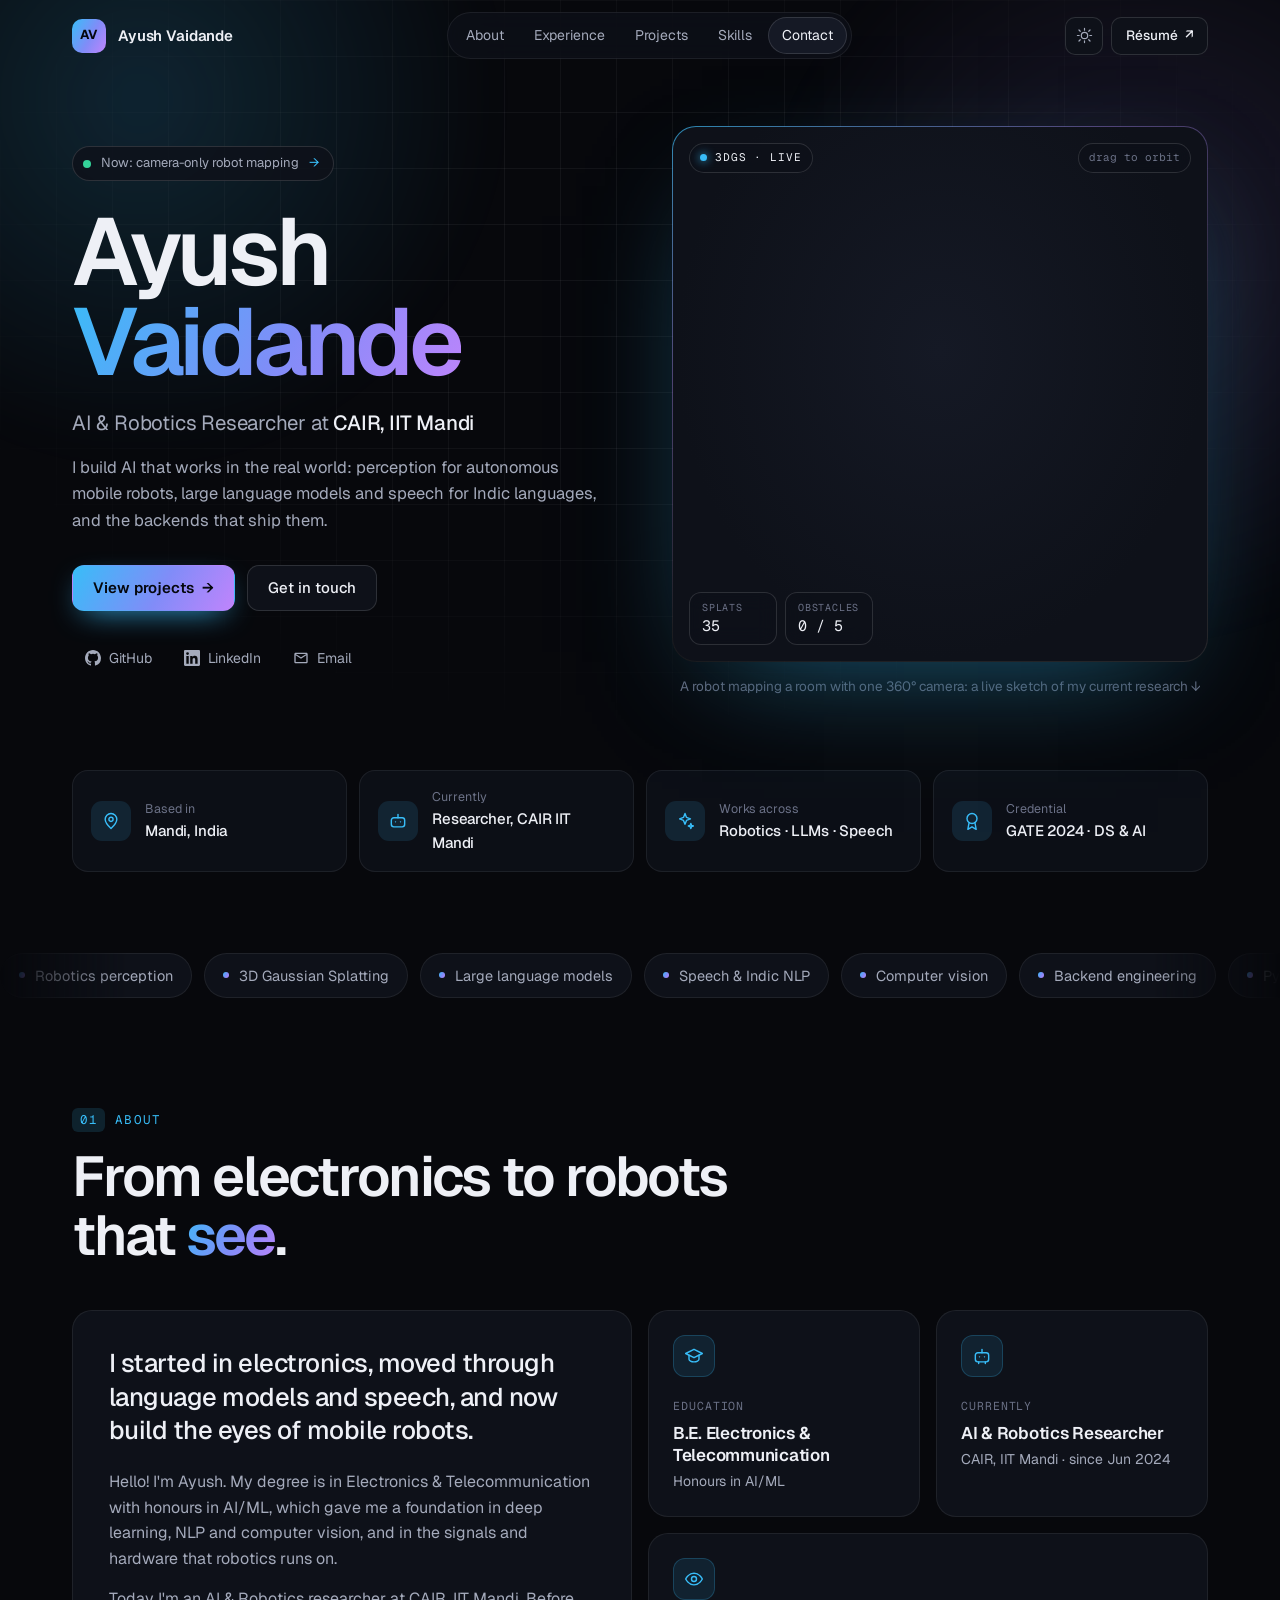
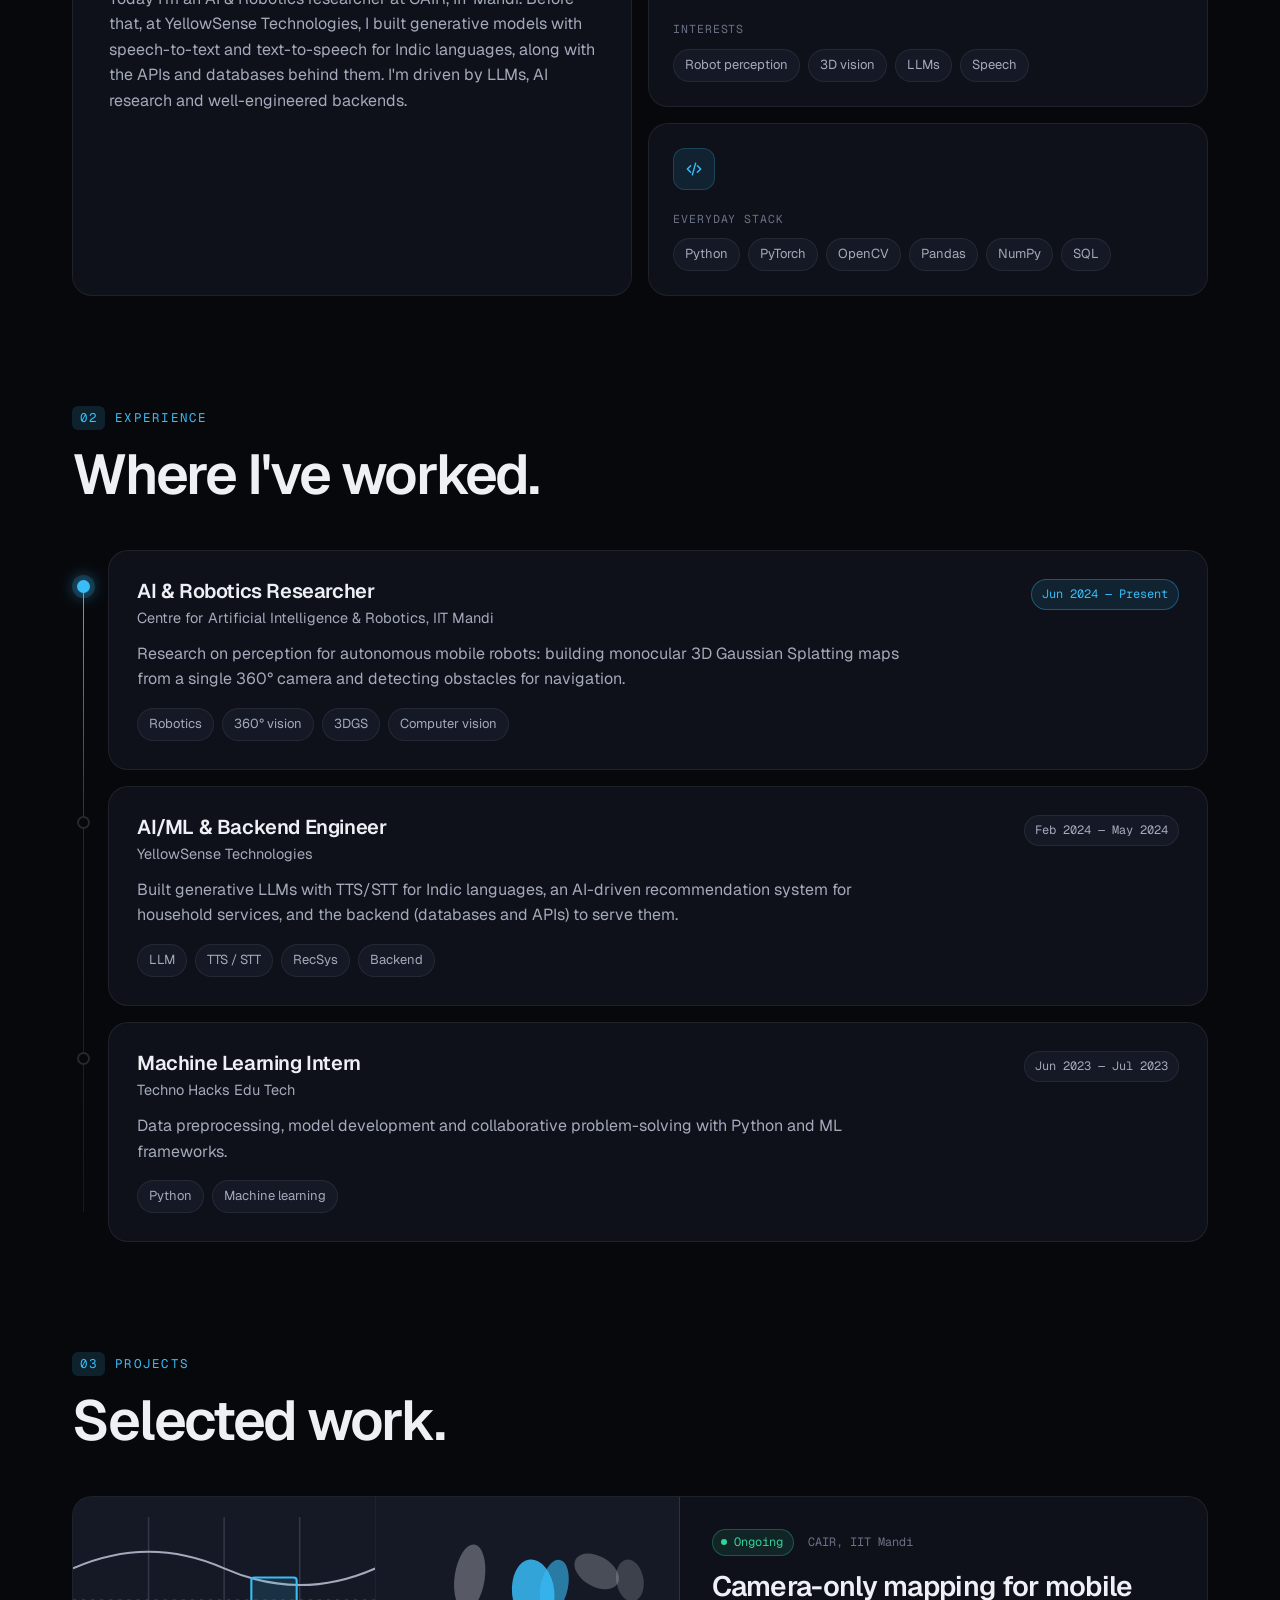
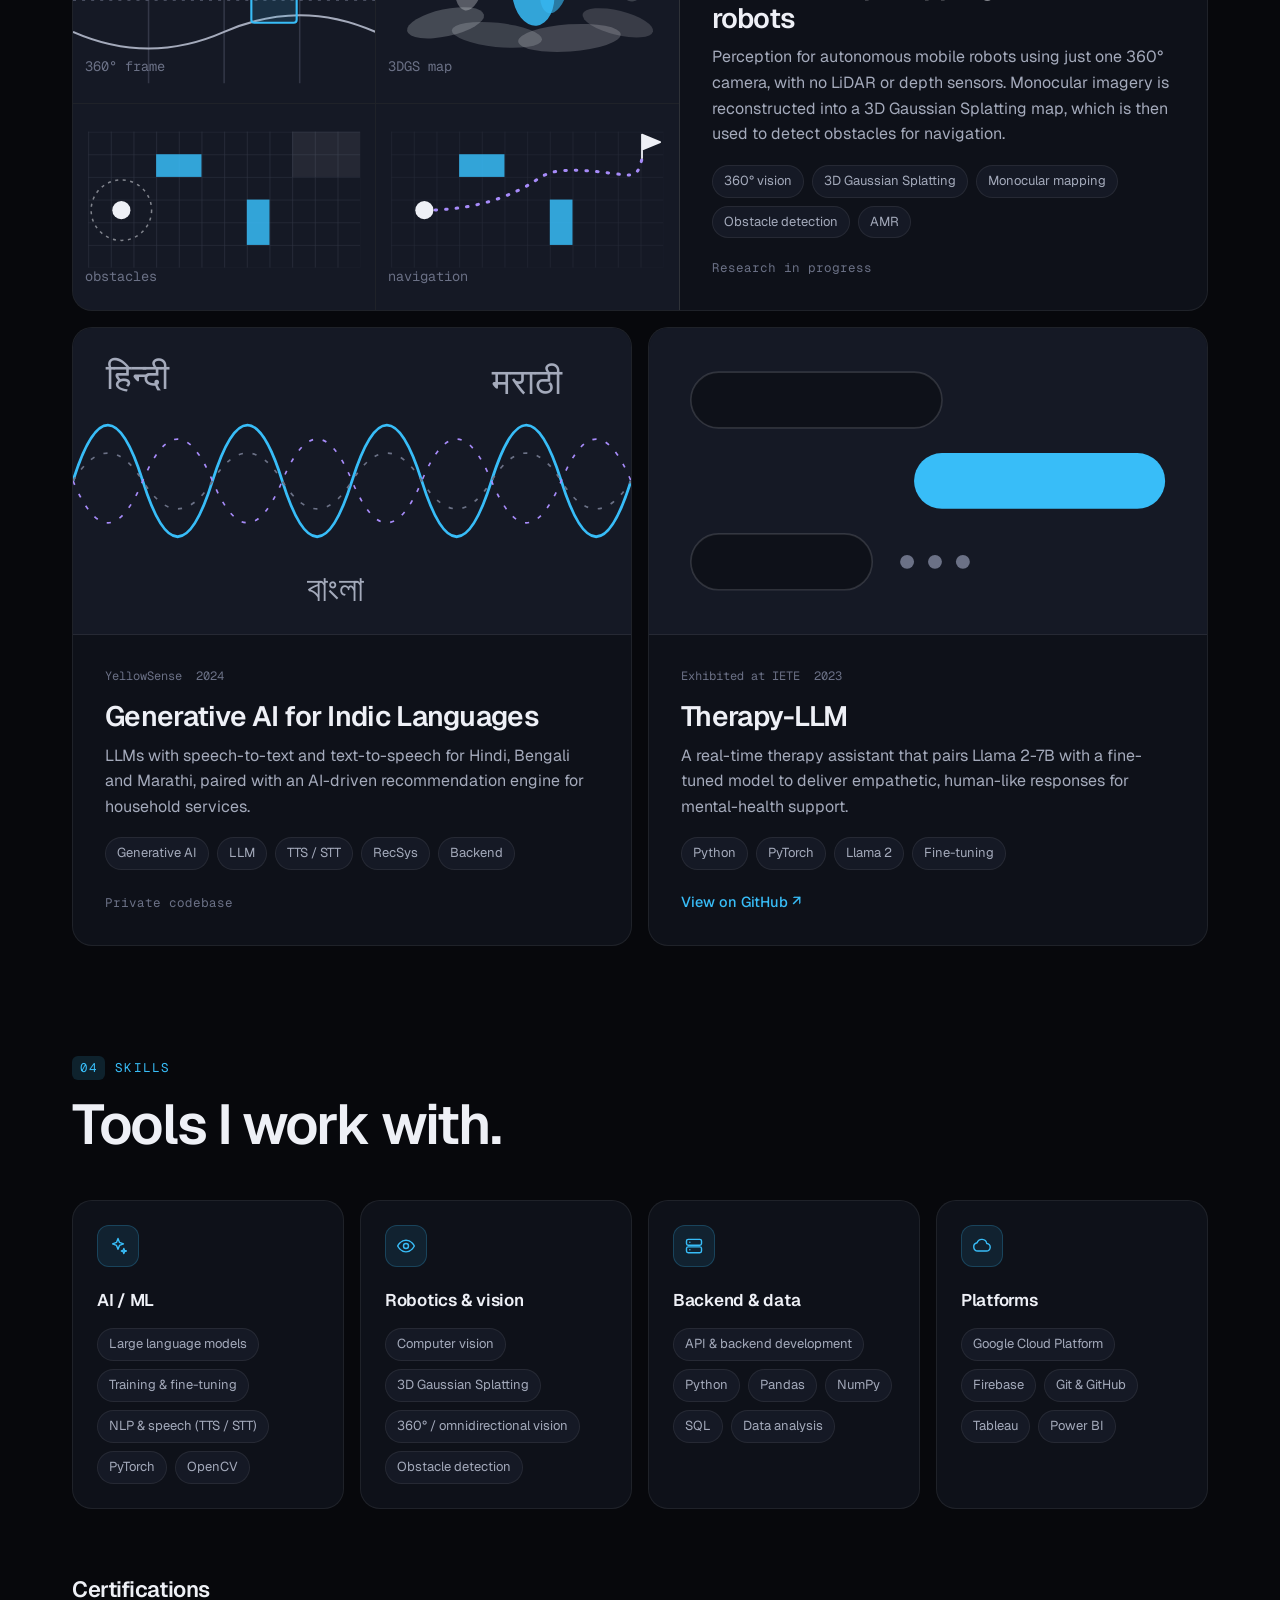
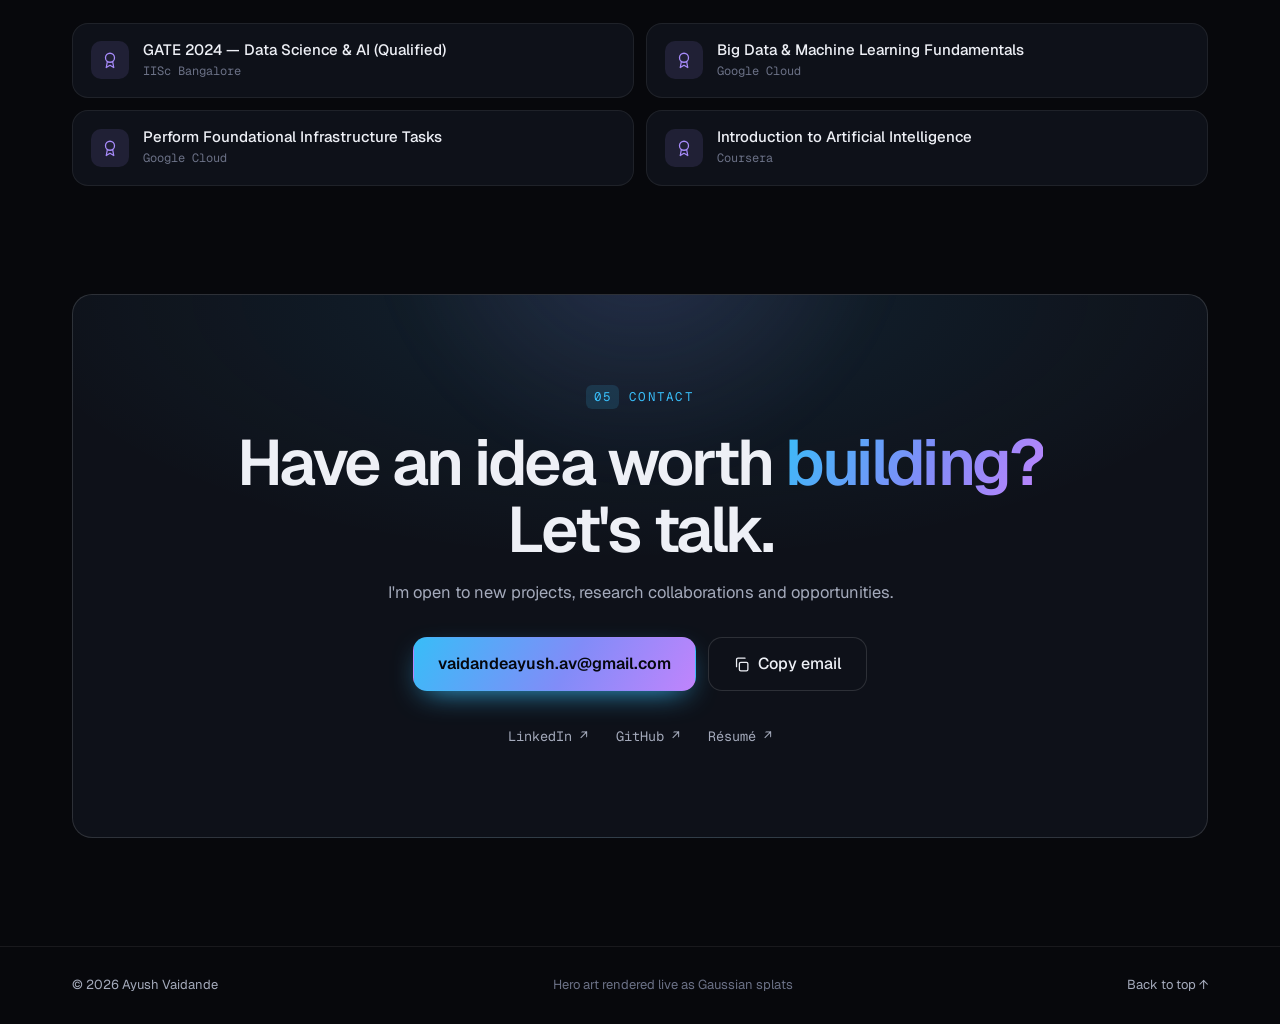
==== index.html @ cb929682 "Redesign UI: dark-first modern theme, cards and bento layout - New palette: dark by default with sky" ====
<!DOCTYPE html>
<html lang="en" data-theme="dark">
<head>
    <meta charset="UTF-8">
    <meta name="viewport" content="width=device-width, initial-scale=1.0">
    <title>Ayush Vaidande — AI & Robotics Researcher</title>
    <meta name="description" content="Portfolio of Ayush Vaidande, AI & Robotics researcher at CAIR, IIT Mandi. Robotics perception, 3D vision, large language models, speech and backend engineering.">
    <meta property="og:title" content="Ayush Vaidande — AI & Robotics Researcher">
    <meta property="og:description" content="AI & Robotics researcher at CAIR, IIT Mandi: robot perception, 3D vision, LLMs, speech and backend engineering.">
    <meta property="og:type" content="website">
    <meta property="og:url" content="https://theiotguy.github.io/portfolio/">
    <meta name="theme-color" content="#07080c">
    <link rel="icon" href="data:image/svg+xml,<svg xmlns='http://www.w3.org/2000/svg' viewBox='0 0 100 100'><defs><linearGradient id='g' x1='0' y1='0' x2='1' y2='1'><stop offset='0' stop-color='%2338bdf8'/><stop offset='1' stop-color='%23a78bfa'/></linearGradient></defs><rect width='100' height='100' rx='26' fill='url(%23g)'/><text x='50' y='64' text-anchor='middle' font-size='44' font-weight='700' font-family='Arial,sans-serif' fill='%2307080c'>AV</text></svg>">
    <link rel="preconnect" href="https://fonts.googleapis.com">
    <link rel="preconnect" href="https://fonts.gstatic.com" crossorigin>
    <link href="https://fonts.googleapis.com/css2?family=Geist:wght@400;500;600;700&family=Geist+Mono:wght@400;500&display=swap" rel="stylesheet">
    <link rel="stylesheet" href="css/style.css">
    <script>
        // Apply saved theme before paint to avoid a flash (dark is the default)
        document.documentElement.classList.add('js');
        try {
            const t = localStorage.getItem('theme');
            if (t === 'light' || t === 'dark') document.documentElement.dataset.theme = t;
        } catch (e) {}
    </script>
</head>
<body>
    <a class="skip-link" href="#main">Skip to content</a>

    <!-- Header -->
    <header class="site-header" id="top">
        <div class="wrap header-inner">
            <a href="#top" class="brand" aria-label="Ayush Vaidande — home">
                <span class="brand-mark">AV</span>
                <span class="brand-name">Ayush Vaidande</span>
            </a>

            <nav class="nav" id="nav" aria-label="Primary">
                <a href="#about" class="nav-link">About</a>
                <a href="#experience" class="nav-link">Experience</a>
                <a href="#projects" class="nav-link">Projects</a>
                <a href="#skills" class="nav-link">Skills</a>
                <a href="#contact" class="nav-link">Contact</a>
            </nav>

            <div class="header-actions">
                <button class="icon-btn" id="theme-toggle" type="button" aria-label="Switch to light theme">
                    <svg class="icon-sun" viewBox="0 0 24 24" aria-hidden="true"><circle cx="12" cy="12" r="4.5"/><path d="M12 2v2.5M12 19.5V22M4.2 4.2l1.8 1.8M18 18l1.8 1.8M2 12h2.5M19.5 12H22M4.2 19.8 6 18M18 6l1.8-1.8"/></svg>
                    <svg class="icon-moon" viewBox="0 0 24 24" aria-hidden="true"><path d="M20.5 14.5A8.5 8.5 0 0 1 9.5 3.5a8.5 8.5 0 1 0 11 11Z"/></svg>
                </button>
                <a class="btn btn-ghost btn-small resume-btn" href="https://drive.google.com/file/d/1cmyNAwaTPMI711NV79v79b0C638KyBhz/view?usp=sharing" target="_blank" rel="noopener">Résumé <span aria-hidden="true">↗</span></a>
                <button class="icon-btn menu-btn" id="menu-btn" type="button" aria-label="Open menu" aria-expanded="false" aria-controls="nav">
                    <span></span><span></span>
                </button>
            </div>
        </div>
        <div class="progress" id="progress" aria-hidden="true"></div>
    </header>

    <main id="main">
        <!-- Hero -->
        <section class="hero">
            <div class="hero-bg" aria-hidden="true">
                <span class="glow glow-a"></span>
                <span class="glow glow-b"></span>
                <span class="grid-lines"></span>
            </div>

            <div class="wrap hero-grid">
                <div class="hero-copy">
                    <a class="badge reveal" href="#project-amr">
                        <span class="badge-dot" aria-hidden="true"></span>
                        Now: camera-only robot mapping
                        <span class="badge-arrow" aria-hidden="true">→</span>
                    </a>
                    <h1 class="hero-title reveal">Ayush<br><span class="grad-text">Vaidande</span></h1>
                    <p class="hero-role reveal">AI &amp; Robotics Researcher at <strong>CAIR, IIT Mandi</strong></p>
                    <p class="hero-lede reveal">
                        I build AI that works in the real world: perception for autonomous mobile robots,
                        large language models and speech for Indic languages, and the backends that ship them.
                    </p>
                    <div class="hero-cta reveal">
                        <a href="#projects" class="btn btn-primary">View projects <span aria-hidden="true">→</span></a>
                        <a href="#contact" class="btn btn-ghost">Get in touch</a>
                    </div>
                    <ul class="hero-social reveal">
                        <li><a href="https://github.com/THEIOTGUY" target="_blank" rel="noopener" aria-label="GitHub">
                            <svg viewBox="0 0 24 24" aria-hidden="true"><path d="M12 0c-6.6 0-12 5.4-12 12 0 5.3 3.4 9.8 8.2 11.4.6.1.8-.3.8-.6v-2.2c-3.3.7-4-1.4-4-1.4-.5-1.4-1.3-1.8-1.3-1.8-1.1-.7.1-.7.1-.7 1.2.1 1.8 1.2 1.8 1.2 1.1 1.8 2.8 1.3 3.5 1 .1-.8.4-1.3.8-1.6-2.7-.3-5.5-1.3-5.5-5.9 0-1.3.5-2.4 1.2-3.2-.1-.3-.5-1.5.1-3.2 0 0 1-.3 3.3 1.2a11.5 11.5 0 0 1 6 0c2.3-1.6 3.3-1.2 3.3-1.2.7 1.7.2 2.9.1 3.2.8.8 1.2 1.9 1.2 3.2 0 4.6-2.8 5.6-5.5 5.9.4.4.8 1.1.8 2.2v3.3c0 .3.2.7.8.6A12 12 0 0 0 24 12c0-6.6-5.4-12-12-12z"/></svg>
                            <span>GitHub</span>
                        </a></li>
                        <li><a href="https://www.linkedin.com/in/ayush-vaidande-383998218/" target="_blank" rel="noopener" aria-label="LinkedIn">
                            <svg viewBox="0 0 24 24" aria-hidden="true"><path d="M20.4 20.5h-3.6v-5.6c0-1.3 0-3-1.8-3s-2.1 1.4-2.1 2.9v5.7H9.3V9h3.4v1.6c.5-.9 1.6-1.8 3.4-1.8 3.6 0 4.3 2.4 4.3 5.5v6.2zM5.3 7.4a2.1 2.1 0 1 1 0-4.2 2.1 2.1 0 0 1 0 4.2zM7.1 20.5H3.5V9h3.6v11.5zM22.2 0H1.8C.8 0 0 .8 0 1.7v20.6c0 .9.8 1.7 1.8 1.7h20.4c1 0 1.8-.8 1.8-1.7V1.7C24 .8 23.2 0 22.2 0z"/></svg>
                            <span>LinkedIn</span>
                        </a></li>
                        <li><a href="mailto:vaidandeayush.av@gmail.com" aria-label="Email">
                            <svg viewBox="0 0 24 24" aria-hidden="true"><path d="M22 6c0-1.1-.9-2-2-2H4c-1.1 0-2 .9-2 2v12c0 1.1.9 2 2 2h16c1.1 0 2-.9 2-2V6zm-2 0-8 5-8-5h16zm0 12H4V8l8 5 8-5v10z"/></svg>
                            <span>Email</span>
                        </a></li>
                    </ul>
                </div>

                <figure class="hero-visual reveal">
                    <div class="sim-card">
                        <div class="vp-map">
                            <canvas id="map-canvas" role="img" aria-label="Animated Gaussian-splat map being built by a small robot"></canvas>
                            <div class="hud hud-tl">
                                <span class="hud-chip"><span class="rec" aria-hidden="true"></span>3DGS · live</span>
                            </div>
                            <p class="hud hud-tr"><span class="hud-chip hud-chip--dim">drag to orbit</span></p>
                            <dl class="hud hud-bl">
                                <div><dt>splats</dt><dd id="hud-splats">0</dd></div>
                                <div><dt>obstacles</dt><dd id="hud-obs">0</dd></div>
                            </dl>
                        </div>
                    </div>
                    <figcaption>
                        <a href="#project-amr">A robot mapping a room with one 360° camera: a live sketch of my current research <span aria-hidden="true">↓</span></a>
                    </figcaption>
                </figure>
            </div>

            <div class="wrap">
                <ul class="stats reveal">
                    <li class="stat">
                        <svg viewBox="0 0 24 24" aria-hidden="true"><path d="M12 21s-7-6.2-7-11a7 7 0 0 1 14 0c0 4.8-7 11-7 11z"/><circle cx="12" cy="10" r="2.5"/></svg>
                        <div><span class="stat-k">Based in</span><span class="stat-v">Mandi, India</span></div>
                    </li>
                    <li class="stat">
                        <svg viewBox="0 0 24 24" aria-hidden="true"><rect x="4" y="8" width="16" height="11" rx="3"/><path d="M12 4v4M9 13h.01M15 13h.01"/></svg>
                        <div><span class="stat-k">Currently</span><span class="stat-v">Researcher, CAIR IIT Mandi</span></div>
                    </li>
                    <li class="stat">
                        <svg viewBox="0 0 24 24" aria-hidden="true"><path d="M12 3l1.8 4.7 4.7 1.8-4.7 1.8L12 16l-1.8-4.7-4.7-1.8 4.7-1.8z"/><path d="M19 15l.8 2.2L22 18l-2.2.8L19 21l-.8-2.2L16 18l2.2-.8z"/></svg>
                        <div><span class="stat-k">Works across</span><span class="stat-v">Robotics · LLMs · Speech</span></div>
                    </li>
                    <li class="stat">
                        <svg viewBox="0 0 24 24" aria-hidden="true"><circle cx="12" cy="9" r="6"/><path d="M8.5 14 7 22l5-3 5 3-1.5-8"/></svg>
                        <div><span class="stat-k">Credential</span><span class="stat-v">GATE 2024 · DS &amp; AI</span></div>
                    </li>
                </ul>
            </div>
        </section>

        <div class="ticker" aria-hidden="true">
            <div class="ticker-track">
                <ul>
                    <li>Robotics perception</li><li>3D Gaussian Splatting</li><li>Large language models</li><li>Speech &amp; Indic NLP</li><li>Computer vision</li><li>Backend engineering</li><li>PyTorch</li><li>OpenCV</li>
                </ul>
                <ul>
                    <li>Robotics perception</li><li>3D Gaussian Splatting</li><li>Large language models</li><li>Speech &amp; Indic NLP</li><li>Computer vision</li><li>Backend engineering</li><li>PyTorch</li><li>OpenCV</li>
                </ul>
            </div>
        </div>

        <!-- About -->
        <section class="section" id="about">
            <div class="wrap">
                <header class="sec-head reveal">
                    <p class="eyebrow"><span>01</span>About</p>
                    <h2 class="sec-title">From electronics to robots that <span class="grad-text">see</span>.</h2>
                </header>

                <div class="bento">
                    <article class="card bento-bio reveal">
                        <p class="bio-lead">
                            I started in electronics, moved through language models and speech,
                            and now build the eyes of mobile robots.
                        </p>
                        <p>
                            Hello! I'm Ayush. My degree is in Electronics &amp; Telecommunication with honours
                            in AI/ML, which gave me a foundation in deep learning, NLP and computer vision,
                            and in the signals and hardware that robotics runs on.
                        </p>
                        <p>
                            Today I'm an AI &amp; Robotics researcher at CAIR, IIT Mandi. Before that, at
                            YellowSense Technologies, I built generative models with speech-to-text and
                            text-to-speech for Indic languages, along with the APIs and databases behind
                            them. I'm driven by LLMs, AI research and well-engineered backends.
                        </p>
                    </article>

                    <article class="card mini reveal">
                        <span class="mini-icon"><svg viewBox="0 0 24 24" aria-hidden="true"><path d="M2 9l10-5 10 5-10 5-10-5z"/><path d="M6 11v5c0 1.5 2.7 3 6 3s6-1.5 6-3v-5"/></svg></span>
                        <p class="mini-k">Education</p>
                        <p class="mini-v">B.E. Electronics &amp; Telecommunication</p>
                        <p class="mini-s">Honours in AI/ML</p>
                    </article>

                    <article class="card mini reveal">
                        <span class="mini-icon"><svg viewBox="0 0 24 24" aria-hidden="true"><rect x="4" y="8" width="16" height="11" rx="3"/><path d="M12 4v4M9 13h.01M15 13h.01M8 19v2M16 19v2"/></svg></span>
                        <p class="mini-k">Currently</p>
                        <p class="mini-v">AI &amp; Robotics Researcher</p>
                        <p class="mini-s">CAIR, IIT Mandi · since Jun 2024</p>
                    </article>

                    <article class="card mini mini--wide reveal">
                        <span class="mini-icon"><svg viewBox="0 0 24 24" aria-hidden="true"><path d="M2 12s3.6-7 10-7 10 7 10 7-3.6 7-10 7S2 12 2 12z"/><circle cx="12" cy="12" r="3"/></svg></span>
                        <p class="mini-k">Interests</p>
                        <ul class="chips">
                            <li>Robot perception</li><li>3D vision</li><li>LLMs</li><li>Speech</li>
                        </ul>
                    </article>

                    <article class="card mini mini--wide reveal">
                        <span class="mini-icon"><svg viewBox="0 0 24 24" aria-hidden="true"><path d="m8 8-4 4 4 4M16 8l4 4-4 4M14 5l-4 14"/></svg></span>
                        <p class="mini-k">Everyday stack</p>
                        <ul class="chips">
                            <li>Python</li><li>PyTorch</li><li>OpenCV</li><li>Pandas</li><li>NumPy</li><li>SQL</li>
                        </ul>
                    </article>
                </div>
            </div>
        </section>

        <!-- Experience -->
        <section class="section" id="experience">
            <div class="wrap">
                <header class="sec-head reveal">
                    <p class="eyebrow"><span>02</span>Experience</p>
                    <h2 class="sec-title">Where I've worked.</h2>
                </header>

                <ol class="timeline">
                    <li class="tl-item reveal">
                        <span class="tl-dot tl-dot--live" aria-hidden="true"></span>
                        <article class="card tl-card">
                            <div class="tl-top">
                                <div>
                                    <h3>AI &amp; Robotics Researcher</h3>
                                    <p class="tl-org">Centre for Artificial Intelligence &amp; Robotics, IIT Mandi</p>
                                </div>
                                <span class="date-pill date-pill--live">Jun 2024 — Present</span>
                            </div>
                            <p>Research on perception for autonomous mobile robots: building monocular 3D Gaussian Splatting maps from a single 360° camera and detecting obstacles for navigation.</p>
                            <ul class="chips">
                                <li>Robotics</li><li>360° vision</li><li>3DGS</li><li>Computer vision</li>
                            </ul>
                        </article>
                    </li>
                    <li class="tl-item reveal">
                        <span class="tl-dot" aria-hidden="true"></span>
                        <article class="card tl-card">
                            <div class="tl-top">
                                <div>
                                    <h3>AI/ML &amp; Backend Engineer</h3>
                                    <p class="tl-org">YellowSense Technologies</p>
                                </div>
                                <span class="date-pill">Feb 2024 — May 2024</span>
                            </div>
                            <p>Built generative LLMs with TTS/STT for Indic languages, an AI-driven recommendation system for household services, and the backend (databases and APIs) to serve them.</p>
                            <ul class="chips">
                                <li>LLM</li><li>TTS / STT</li><li>RecSys</li><li>Backend</li>
                            </ul>
                        </article>
                    </li>
                    <li class="tl-item reveal">
                        <span class="tl-dot" aria-hidden="true"></span>
                        <article class="card tl-card">
                            <div class="tl-top">
                                <div>
                                    <h3>Machine Learning Intern</h3>
                                    <p class="tl-org">Techno Hacks Edu Tech</p>
                                </div>
                                <span class="date-pill">Jun 2023 — Jul 2023</span>
                            </div>
                            <p>Data preprocessing, model development and collaborative problem-solving with Python and ML frameworks.</p>
                            <ul class="chips">
                                <li>Python</li><li>Machine learning</li>
                            </ul>
                        </article>
                    </li>
                </ol>
            </div>
        </section>

        <!-- Projects -->
        <section class="section" id="projects">
            <div class="wrap">
                <header class="sec-head reveal">
                    <p class="eyebrow"><span>03</span>Projects</p>
                    <h2 class="sec-title">Selected work.</h2>
                </header>

                <div class="projects">
                    <article class="card project project--feature reveal" id="project-amr">
                        <div class="project-art project-art--grid" aria-hidden="true">
                            <svg viewBox="0 0 200 110">
                                <path class="a-line" d="M50 0V110M100 0V110M150 0V110"/>
                                <path class="a-line a-dash" d="M0 55H200"/>
                                <path class="a-curve" d="M0 34Q50 12 100 34T200 34"/>
                                <path class="a-curve" d="M0 76Q50 98 100 76T200 76"/>
                                <rect class="a-box" x="118" y="40" width="30" height="30" rx="2"/>
                                <text class="a-label" x="8" y="102">360° frame</text>
                            </svg>
                            <svg viewBox="0 0 200 110">
                                <g class="a-splats">
                                    <ellipse cx="46" cy="70" rx="26" ry="9" transform="rotate(-12 46 70)" fill-opacity=".22"/>
                                    <ellipse cx="80" cy="78" rx="30" ry="8" transform="rotate(6 80 78)" fill-opacity=".18"/>
                                    <ellipse cx="128" cy="80" rx="34" ry="9" transform="rotate(-4 128 80)" fill-opacity=".2"/>
                                    <ellipse cx="160" cy="70" rx="24" ry="8" transform="rotate(14 160 70)" fill-opacity=".16"/>
                                    <ellipse cx="62" cy="40" rx="10" ry="22" transform="rotate(8 62 40)" fill-opacity=".3"/>
                                    <ellipse cx="146" cy="36" rx="16" ry="10" transform="rotate(30 146 36)" fill-opacity=".24"/>
                                    <ellipse cx="168" cy="42" rx="9" ry="14" transform="rotate(-10 168 42)" fill-opacity=".18"/>
                                </g>
                                <g class="a-splats-accent">
                                    <ellipse cx="104" cy="50" rx="14" ry="22" transform="rotate(-6 104 50)" fill-opacity=".85"/>
                                    <ellipse cx="118" cy="46" rx="9" ry="18" transform="rotate(12 118 46)" fill-opacity=".6"/>
                                </g>
                                <text class="a-label" x="8" y="102">3DGS map</text>
                            </svg>
                            <svg viewBox="0 0 200 110">
                                <defs>
                                    <pattern id="occ-grid" width="15" height="15" patternUnits="userSpaceOnUse" x="10" y="5">
                                        <path d="M15 0H0V15" class="a-gridline"/>
                                    </pattern>
                                </defs>
                                <rect x="10" y="5" width="180" height="90" fill="url(#occ-grid)"/>
                                <rect class="a-unknown" x="145" y="5" width="45" height="30"/>
                                <rect class="a-occ" x="55" y="20" width="30" height="15"/>
                                <rect class="a-occ" x="115" y="50" width="15" height="30"/>
                                <circle class="a-robot" cx="32" cy="57" r="6"/>
                                <circle class="a-range" cx="32" cy="57" r="20"/>
                                <text class="a-label" x="8" y="104">obstacles</text>
                            </svg>
                            <svg viewBox="0 0 200 110">
                                <rect x="10" y="5" width="180" height="90" fill="url(#occ-grid)" opacity=".6"/>
                                <rect class="a-occ" x="55" y="20" width="30" height="15"/>
                                <rect class="a-occ" x="115" y="50" width="15" height="30"/>
                                <path class="a-path" d="M32 57C60 57 80 51 96 43S110 29 140 31 172 39 176 23"/>
                                <circle class="a-robot" cx="32" cy="57" r="6"/>
                                <path class="a-flag" d="M176 23V7L188 12 176 17"/>
                                <text class="a-label" x="8" y="104">navigation</text>
                            </svg>
                        </div>
                        <div class="project-body">
                            <div class="project-meta">
                                <span class="status-pill"><span class="badge-dot" aria-hidden="true"></span>Ongoing</span>
                                <span>CAIR, IIT Mandi</span>
                            </div>
                            <h3>Camera-only mapping for mobile robots</h3>
                            <p>Perception for autonomous mobile robots using just one 360° camera, with no LiDAR or depth sensors. Monocular imagery is reconstructed into a 3D Gaussian Splatting map, which is then used to detect obstacles for navigation.</p>
                            <ul class="chips">
                                <li>360° vision</li><li>3D Gaussian Splatting</li><li>Monocular mapping</li><li>Obstacle detection</li><li>AMR</li>
                            </ul>
                            <p class="project-link project-link--muted">Research in progress</p>
                        </div>
                    </article>

                    <article class="card project reveal">
                        <div class="project-art" aria-hidden="true">
                            <svg viewBox="0 0 400 220" preserveAspectRatio="xMidYMid slice">
                                <g class="wave">
                                    <path d="M0 110 Q 25 30 50 110 T 100 110 T 150 110 T 200 110 T 250 110 T 300 110 T 350 110 T 400 110"/>
                                    <path d="M0 110 Q 25 70 50 110 T 100 110 T 150 110 T 200 110 T 250 110 T 300 110 T 350 110 T 400 110"/>
                                    <path d="M0 110 Q 25 170 50 110 T 100 110 T 150 110 T 200 110 T 250 110 T 300 110 T 350 110 T 400 110"/>
                                </g>
                                <text x="24" y="44">हिन्दी</text>
                                <text x="168" y="196">বাংলা</text>
                                <text x="300" y="48">मराठी</text>
                            </svg>
                        </div>
                        <div class="project-body">
                            <div class="project-meta"><span>YellowSense</span><span>2024</span></div>
                            <h3>Generative AI for Indic Languages</h3>
                            <p>LLMs with speech-to-text and text-to-speech for Hindi, Bengali and Marathi, paired with an AI-driven recommendation engine for household services.</p>
                            <ul class="chips">
                                <li>Generative AI</li><li>LLM</li><li>TTS / STT</li><li>RecSys</li><li>Backend</li>
                            </ul>
                            <p class="project-link project-link--muted">Private codebase</p>
                        </div>
                    </article>

                    <article class="card project reveal">
                        <div class="project-art" aria-hidden="true">
                            <svg viewBox="0 0 400 220" preserveAspectRatio="xMidYMid slice">
                                <g class="bubbles">
                                    <rect x="30" y="32" width="180" height="40" rx="20"/>
                                    <rect x="190" y="90" width="180" height="40" rx="20" class="accent"/>
                                    <rect x="30" y="148" width="130" height="40" rx="20"/>
                                </g>
                                <g class="dots">
                                    <circle cx="185" cy="168" r="5"/><circle cx="205" cy="168" r="5"/><circle cx="225" cy="168" r="5"/>
                                </g>
                            </svg>
                        </div>
                        <div class="project-body">
                            <div class="project-meta"><span>Exhibited at IETE</span><span>2023</span></div>
                            <h3>Therapy-LLM</h3>
                            <p>A real-time therapy assistant that pairs Llama 2-7B with a fine-tuned model to deliver empathetic, human-like responses for mental-health support.</p>
                            <ul class="chips">
                                <li>Python</li><li>PyTorch</li><li>Llama 2</li><li>Fine-tuning</li>
                            </ul>
                            <a class="project-link" href="https://github.com/THEIOTGUY/TherapyLLM" target="_blank" rel="noopener">View on GitHub <span aria-hidden="true">↗</span></a>
                        </div>
                    </article>
                </div>
            </div>
        </section>

        <!-- Skills -->
        <section class="section" id="skills">
            <div class="wrap">
                <header class="sec-head reveal">
                    <p class="eyebrow"><span>04</span>Skills</p>
                    <h2 class="sec-title">Tools I work with.</h2>
                </header>

                <div class="skills">
                    <article class="card skill reveal">
                        <span class="mini-icon"><svg viewBox="0 0 24 24" aria-hidden="true"><path d="M12 3l1.8 4.7 4.7 1.8-4.7 1.8L12 16l-1.8-4.7-4.7-1.8 4.7-1.8z"/><path d="M19 15l.8 2.2L22 18l-2.2.8L19 21l-.8-2.2L16 18l2.2-.8z"/></svg></span>
                        <h3>AI / ML</h3>
                        <ul class="chips">
                            <li>Large language models</li><li>Training &amp; fine-tuning</li><li>NLP &amp; speech (TTS / STT)</li><li>PyTorch</li><li>OpenCV</li>
                        </ul>
                    </article>
                    <article class="card skill reveal">
                        <span class="mini-icon"><svg viewBox="0 0 24 24" aria-hidden="true"><path d="M2 12s3.6-7 10-7 10 7 10 7-3.6 7-10 7S2 12 2 12z"/><circle cx="12" cy="12" r="3"/></svg></span>
                        <h3>Robotics &amp; vision</h3>
                        <ul class="chips">
                            <li>Computer vision</li><li>3D Gaussian Splatting</li><li>360° / omnidirectional vision</li><li>Obstacle detection</li>
                        </ul>
                    </article>
                    <article class="card skill reveal">
                        <span class="mini-icon"><svg viewBox="0 0 24 24" aria-hidden="true"><rect x="3" y="4" width="18" height="7" rx="2"/><rect x="3" y="13" width="18" height="7" rx="2"/><path d="M7 7.5h.01M7 16.5h.01"/></svg></span>
                        <h3>Backend &amp; data</h3>
                        <ul class="chips">
                            <li>API &amp; backend development</li><li>Python</li><li>Pandas</li><li>NumPy</li><li>SQL</li><li>Data analysis</li>
                        </ul>
                    </article>
                    <article class="card skill reveal">
                        <span class="mini-icon"><svg viewBox="0 0 24 24" aria-hidden="true"><path d="M7 18a5 5 0 0 1-.9-9.9A6 6 0 0 1 17.7 9 4.5 4.5 0 0 1 17 18z"/></svg></span>
                        <h3>Platforms</h3>
                        <ul class="chips">
                            <li>Google Cloud Platform</li><li>Firebase</li><li>Git &amp; GitHub</li><li>Tableau</li><li>Power BI</li>
                        </ul>
                    </article>
                </div>

                <h3 class="sub-head reveal">Certifications</h3>
                <ul class="certs">
                    <li class="card cert reveal">
                        <span class="cert-icon"><svg viewBox="0 0 24 24" aria-hidden="true"><circle cx="12" cy="9" r="6"/><path d="M8.5 14 7 22l5-3 5 3-1.5-8"/></svg></span>
                        <div><p class="cert-name">GATE 2024 — Data Science &amp; AI (Qualified)</p><p class="cert-src">IISc Bangalore</p></div>
                    </li>
                    <li class="card cert reveal">
                        <span class="cert-icon"><svg viewBox="0 0 24 24" aria-hidden="true"><circle cx="12" cy="9" r="6"/><path d="M8.5 14 7 22l5-3 5 3-1.5-8"/></svg></span>
                        <div><p class="cert-name">Big Data &amp; Machine Learning Fundamentals</p><p class="cert-src">Google Cloud</p></div>
                    </li>
                    <li class="card cert reveal">
                        <span class="cert-icon"><svg viewBox="0 0 24 24" aria-hidden="true"><circle cx="12" cy="9" r="6"/><path d="M8.5 14 7 22l5-3 5 3-1.5-8"/></svg></span>
                        <div><p class="cert-name">Perform Foundational Infrastructure Tasks</p><p class="cert-src">Google Cloud</p></div>
                    </li>
                    <li class="card cert reveal">
                        <span class="cert-icon"><svg viewBox="0 0 24 24" aria-hidden="true"><circle cx="12" cy="9" r="6"/><path d="M8.5 14 7 22l5-3 5 3-1.5-8"/></svg></span>
                        <div><p class="cert-name">Introduction to Artificial Intelligence</p><p class="cert-src">Coursera</p></div>
                    </li>
                </ul>
            </div>
        </section>

        <!-- Contact -->
        <section class="section" id="contact">
            <div class="wrap">
                <div class="card contact-card reveal">
                    <span class="glow glow-c" aria-hidden="true"></span>
                    <p class="eyebrow"><span>05</span>Contact</p>
                    <h2 class="contact-title">Have an idea worth <span class="grad-text">building?</span><br>Let's talk.</h2>
                    <p class="contact-note">I'm open to new projects, research collaborations and opportunities.</p>
                    <div class="contact-row">
                        <a class="btn btn-primary btn-lg" href="mailto:vaidandeayush.av@gmail.com">vaidandeayush.av@gmail.com</a>
                        <button class="btn btn-ghost btn-lg" id="copy-email" type="button" data-email="vaidandeayush.av@gmail.com">
                            <svg viewBox="0 0 24 24" aria-hidden="true"><rect x="9" y="9" width="12" height="12" rx="2"/><path d="M5 15V5a2 2 0 0 1 2-2h10"/></svg>
                            Copy email
                        </button>
                    </div>
                    <ul class="socials">
                        <li><a href="https://www.linkedin.com/in/ayush-vaidande-383998218/" target="_blank" rel="noopener">LinkedIn <span aria-hidden="true">↗</span></a></li>
                        <li><a href="https://github.com/THEIOTGUY" target="_blank" rel="noopener">GitHub <span aria-hidden="true">↗</span></a></li>
                        <li><a href="https://drive.google.com/file/d/1cmyNAwaTPMI711NV79v79b0C638KyBhz/view?usp=sharing" target="_blank" rel="noopener">Résumé <span aria-hidden="true">↗</span></a></li>
                    </ul>
                </div>
            </div>
        </section>
    </main>

    <footer class="site-footer">
        <div class="wrap footer-inner">
            <span>© <span id="year">2026</span> Ayush Vaidande</span>
            <span class="muted">Hero art rendered live as Gaussian splats</span>
            <a href="#top">Back to top ↑</a>
        </div>
    </footer>

    <div class="toast" id="toast" role="status" aria-live="polite"></div>

    <script src="js/splatmap.js"></script>
    <script src="js/main.js"></script>
</body>
</html>
---- css/style.css ----
/* ==========================================================================
   Tokens — dark is the default, light is opt-in via the theme toggle.
   --ink / --ink-2 / --ink-3 / --accent also colour the hero splat simulation.
   ========================================================================== */
:root,
:root[data-theme="dark"] {
    --bg: #07080c;
    --bg-elev: #0b0d14;
    --surface: #0e1119;
    --surface-2: #151925;
    --line: rgba(255, 255, 255, .07);
    --line-2: rgba(255, 255, 255, .13);
    --ink: #eef0f6;
    --ink-2: #a4aabb;
    --ink-3: #6b7186;
    --accent: #38bdf8;
    --accent-2: #a78bfa;
    --accent-ink: #06121c;
    --on-grad: #05070d;
    --live: #34d399;
    --grad: linear-gradient(120deg, #38bdf8 0%, #818cf8 55%, #c084fc 100%);
    --glow-a: rgba(56, 189, 248, .16);
    --glow-b: rgba(167, 139, 250, .14);
    --shadow: 0 30px 80px -30px rgba(0, 0, 0, .7);
    color-scheme: dark;

    --sans: 'Geist', system-ui, -apple-system, 'Segoe UI', Roboto, sans-serif;
    --mono: 'Geist Mono', ui-monospace, SFMono-Regular, Menlo, monospace;
    --wrap: 1200px;
    --gutter: clamp(16px, 4vw, 32px);
    --header-h: 72px;
    --ease: cubic-bezier(.2, .7, .2, 1);
}

:root[data-theme="light"] {
    --bg: #f5f7fb;
    --bg-elev: #eef1f7;
    --surface: #ffffff;
    --surface-2: #f1f4f9;
    --line: rgba(15, 23, 42, .08);
    --line-2: rgba(15, 23, 42, .15);
    --ink: #0b1020;
    --ink-2: #4b5368;
    --ink-3: #8a91a5;
    --accent: #0284c7;
    --accent-2: #7c3aed;
    --accent-ink: #ffffff;
    --on-grad: #ffffff;
    --live: #059669;
    --grad: linear-gradient(120deg, #0284c7 0%, #4f46e5 55%, #9333ea 100%);
    --glow-a: rgba(14, 165, 233, .14);
    --glow-b: rgba(139, 92, 246, .12);
    --shadow: 0 30px 80px -40px rgba(15, 23, 42, .35);
    color-scheme: light;
}

/* ==========================================================================
   Base
   ========================================================================== */
*, *::before, *::after { box-sizing: border-box; }

html {
    scroll-behavior: smooth;
    scroll-padding-top: calc(var(--header-h) + 16px);
    -webkit-text-size-adjust: 100%;
}

body {
    margin: 0;
    background: var(--bg);
    color: var(--ink);
    font-family: var(--sans);
    font-size: 16px;
    line-height: 1.6;
    -webkit-font-smoothing: antialiased;
    -moz-osx-font-smoothing: grayscale;
    overflow-x: hidden;
    transition: background-color .3s var(--ease), color .3s var(--ease);
}

h1, h2, h3, p, ul, ol, dl, dd, figure { margin: 0; }
ul, ol { padding: 0; list-style: none; }
a { color: inherit; text-decoration: none; }
button { font: inherit; color: inherit; background: none; border: 0; cursor: pointer; padding: 0; }
svg { flex: none; }

::selection { background: var(--accent); color: var(--accent-ink); }

:focus-visible {
    outline: 2px solid var(--accent);
    outline-offset: 3px;
    border-radius: 8px;
}

.wrap {
    width: 100%;
    max-width: var(--wrap);
    margin: 0 auto;
    padding: 0 var(--gutter);
}

.muted { color: var(--ink-3); }

.grad-text {
    background: var(--grad);
    -webkit-background-clip: text;
    background-clip: text;
    color: transparent;
    padding-bottom: .06em;
}

.skip-link {
    position: absolute;
    left: 16px;
    top: -60px;
    z-index: 100;
    padding: 10px 14px;
    background: var(--ink);
    color: var(--bg);
    border-radius: 8px;
}
.skip-link:focus { top: 12px; }

/* ==========================================================================
   Buttons
   ========================================================================== */
.btn {
    display: inline-flex;
    align-items: center;
    justify-content: center;
    gap: .5em;
    height: 46px;
    padding: 0 20px;
    border-radius: 12px;
    font-weight: 500;
    font-size: 15px;
    line-height: 1;
    border: 1px solid transparent;
    white-space: nowrap;
    transition: transform .2s var(--ease), box-shadow .25s var(--ease), background-color .2s var(--ease), border-color .2s var(--ease), filter .2s var(--ease);
}
.btn span { transition: transform .2s var(--ease); }
.btn:hover span { transform: translateX(3px); }
.btn svg { width: 17px; height: 17px; fill: none; stroke: currentColor; stroke-width: 1.8; stroke-linecap: round; stroke-linejoin: round; }

.btn-primary {
    background: var(--grad);
    color: var(--on-grad);
    font-weight: 600;
    box-shadow: 0 10px 30px -12px var(--accent);
}
.btn-primary:hover {
    transform: translateY(-1px);
    filter: brightness(1.08);
    box-shadow: 0 16px 40px -12px var(--accent);
}
.btn-ghost {
    background: var(--surface);
    border-color: var(--line-2);
    color: var(--ink);
}
.btn-ghost:hover { background: var(--surface-2); border-color: var(--ink-3); }

.btn-small { height: 38px; padding: 0 14px; font-size: 13.5px; border-radius: 10px; }
.btn-small:hover span { transform: translate(2px, -2px); }
.btn-lg { height: 54px; padding: 0 24px; font-size: 16px; border-radius: 14px; }

.icon-btn {
    width: 38px;
    height: 38px;
    display: grid;
    place-items: center;
    border-radius: 10px;
    border: 1px solid var(--line-2);
    background: var(--surface);
    color: var(--ink-2);
    transition: color .2s var(--ease), border-color .2s var(--ease);
}
.icon-btn:hover { color: var(--ink); border-color: var(--ink-3); }
.icon-btn svg {
    width: 17px;
    height: 17px;
    fill: none;
    stroke: currentColor;
    stroke-width: 1.7;
    stroke-linecap: round;
}
.icon-moon { display: none; }
:root[data-theme="light"] .icon-sun { display: none; }
:root[data-theme="light"] .icon-moon { display: block; }

/* ==========================================================================
   Header
   ========================================================================== */
.site-header {
    position: sticky;
    top: 0;
    z-index: 50;
    height: var(--header-h);
    border-bottom: 1px solid transparent;
    transition: background-color .3s var(--ease), border-color .3s var(--ease);
}
.site-header.scrolled {
    background: color-mix(in srgb, var(--bg) 78%, transparent);
    backdrop-filter: saturate(1.5) blur(16px);
    -webkit-backdrop-filter: saturate(1.5) blur(16px);
    border-bottom-color: var(--line);
}
.progress {
    position: absolute;
    left: 0;
    bottom: -1px;
    width: 100%;
    height: 2px;
    background: var(--grad);
    transform: scaleX(0);
    transform-origin: 0 50%;
    pointer-events: none;
}

.header-inner {
    height: 100%;
    display: flex;
    align-items: center;
    justify-content: space-between;
    gap: 20px;
}

.brand { display: inline-flex; align-items: center; gap: 12px; font-weight: 600; }
.brand-mark {
    width: 34px;
    height: 34px;
    display: grid;
    place-items: center;
    border-radius: 10px;
    background: var(--grad);
    color: var(--on-grad);
    font-size: 13px;
    font-weight: 700;
    letter-spacing: .02em;
    transition: transform .4s var(--ease);
}
.brand:hover .brand-mark { transform: rotate(-8deg) scale(1.05); }
.brand-name { font-size: 15px; letter-spacing: -.01em; }

.nav {
    display: flex;
    gap: 2px;
    padding: 4px;
    border-radius: 999px;
    border: 1px solid var(--line);
    background: color-mix(in srgb, var(--surface) 72%, transparent);
    backdrop-filter: blur(16px);
    -webkit-backdrop-filter: blur(16px);
}
.nav-link {
    padding: 7px 14px;
    font-size: 14px;
    color: var(--ink-2);
    border-radius: 999px;
    transition: color .2s var(--ease), background-color .2s var(--ease);
}
.nav-link:hover { color: var(--ink); }
.nav-link.active {
    color: var(--ink);
    background: var(--surface-2);
    box-shadow: inset 0 0 0 1px var(--line-2);
}

.header-actions { display: flex; align-items: center; gap: 8px; }

.menu-btn { display: none; flex-direction: column; align-items: center; justify-content: center; gap: 5px; }
.menu-btn span {
    display: block;
    width: 16px;
    height: 1.5px;
    background: currentColor;
    border-radius: 2px;
    transition: transform .3s var(--ease);
}
.menu-btn[aria-expanded="true"] span:first-child { transform: translateY(3.25px) rotate(45deg); }
.menu-btn[aria-expanded="true"] span:last-child { transform: translateY(-3.25px) rotate(-45deg); }

@media (max-width: 860px) {
    .menu-btn { display: flex; }
    .nav {
        position: fixed;
        top: calc(var(--header-h) - 4px);
        left: 12px;
        right: 12px;
        flex-direction: column;
        gap: 2px;
        padding: 8px;
        border-radius: 18px;
        background: var(--surface);
        border-color: var(--line-2);
        box-shadow: var(--shadow);
        transform: translateY(-8px);
        opacity: 0;
        visibility: hidden;
        transition: opacity .2s var(--ease), transform .2s var(--ease), visibility .2s;
    }
    .nav.open { opacity: 1; transform: none; visibility: visible; }
    .nav-link { padding: 14px 16px; font-size: 17px; border-radius: 12px; }
}
@media (max-width: 520px) {
    .resume-btn { display: none; }
    .brand-name { display: none; }
}

/* ==========================================================================
   Hero
   ========================================================================== */
.hero {
    position: relative;
    isolation: isolate;
    padding: clamp(32px, 6vh, 72px) 0 0;
}
.hero-bg {
    position: absolute;
    inset: calc(var(--header-h) * -1) 0 -80px;
    z-index: -1;
    overflow: hidden;
    pointer-events: none;
}
.glow {
    position: absolute;
    border-radius: 50%;
    filter: blur(20px);
}
.glow-a {
    width: 720px;
    height: 720px;
    left: -220px;
    top: -260px;
    background: radial-gradient(closest-side, var(--glow-a), transparent);
}
.glow-b {
    width: 760px;
    height: 760px;
    right: -240px;
    top: -120px;
    background: radial-gradient(closest-side, var(--glow-b), transparent);
}
.grid-lines {
    position: absolute;
    inset: 0;
    background-image:
        linear-gradient(var(--line) 1px, transparent 1px),
        linear-gradient(90deg, var(--line) 1px, transparent 1px);
    background-size: 56px 56px;
    -webkit-mask-image: radial-gradient(ellipse 70% 60% at 50% 30%, #000 30%, transparent 80%);
    mask-image: radial-gradient(ellipse 70% 60% at 50% 30%, #000 30%, transparent 80%);
    opacity: .7;
}

.hero-grid {
    display: grid;
    grid-template-columns: 1fr 1fr;
    gap: clamp(32px, 5vw, 72px);
    align-items: center;
}

.badge {
    display: inline-flex;
    align-items: center;
    gap: 10px;
    padding: 6px 14px 6px 10px;
    border-radius: 999px;
    border: 1px solid var(--line-2);
    background: color-mix(in srgb, var(--surface) 80%, transparent);
    font-size: 13px;
    color: var(--ink-2);
    transition: border-color .2s var(--ease), color .2s var(--ease);
}
.badge:hover { border-color: var(--accent); color: var(--ink); }
.badge-arrow { color: var(--accent); transition: transform .2s var(--ease); }
.badge:hover .badge-arrow { transform: translateX(3px); }
.badge-dot {
    flex: none;
    width: 8px;
    height: 8px;
    border-radius: 50%;
    background: var(--live);
    box-shadow: 0 0 0 0 color-mix(in srgb, var(--live) 60%, transparent);
    animation: pulse 2.2s infinite;
}
@keyframes pulse {
    70% { box-shadow: 0 0 0 7px transparent; }
    100% { box-shadow: 0 0 0 0 transparent; }
}

.hero-title {
    font-size: clamp(54px, 7.4vw, 104px);
    font-weight: 600;
    line-height: .95;
    letter-spacing: -.045em;
    margin: 26px 0 20px;
}
.hero-role {
    font-size: clamp(18px, 1.6vw, 21px);
    color: var(--ink-2);
    letter-spacing: -.01em;
}
.hero-role strong { color: var(--ink); font-weight: 500; }
.hero-lede {
    max-width: 33em;
    margin: 14px 0 32px;
    color: var(--ink-2);
    font-size: 16.5px;
}
.hero-cta { display: flex; flex-wrap: wrap; gap: 12px; }

.hero-social { display: flex; flex-wrap: wrap; gap: 6px; margin-top: 28px; }
.hero-social a {
    display: inline-flex;
    align-items: center;
    gap: 8px;
    padding: 7px 12px;
    border-radius: 10px;
    border: 1px solid transparent;
    color: var(--ink-2);
    font-size: 14px;
    transition: color .2s var(--ease), background-color .2s var(--ease), border-color .2s var(--ease);
}
.hero-social a:hover { color: var(--ink); background: var(--surface); border-color: var(--line); }
.hero-social svg { width: 16px; height: 16px; fill: currentColor; }

/* ---------- Simulation card ---------- */
.sim-card {
    position: relative;
    padding: 1px;
    border-radius: 24px;
    background: linear-gradient(150deg,
        color-mix(in srgb, var(--accent) 70%, transparent) 0%,
        color-mix(in srgb, var(--accent-2) 40%, transparent) 30%,
        var(--line) 60%,
        var(--line-2) 100%);
    box-shadow: 0 40px 120px -50px color-mix(in srgb, var(--accent) 55%, transparent), var(--shadow);
}
.vp-map {
    position: relative;
    aspect-ratio: 1 / 1;
    border-radius: 23px;
    overflow: hidden;
    background: radial-gradient(ellipse at 50% 42%, var(--surface-2) 0%, var(--surface) 70%);
}
.vp-map canvas {
    position: absolute;
    inset: 0;
    width: 100%;
    height: 100%;
    cursor: grab;
    touch-action: pan-y;
}
.vp-map canvas:active { cursor: grabbing; }

.hud {
    position: absolute;
    z-index: 1;
    font-family: var(--mono);
    font-size: 11px;
    line-height: 1.4;
    color: var(--ink-2);
    pointer-events: none;
}
.hud-tl { top: 16px; left: 16px; }
.hud-tr { top: 16px; right: 16px; }
.hud-chip {
    display: inline-flex;
    align-items: center;
    gap: 8px;
    padding: 6px 10px;
    border-radius: 999px;
    border: 1px solid var(--line-2);
    background: color-mix(in srgb, var(--surface) 70%, transparent);
    backdrop-filter: blur(10px);
    -webkit-backdrop-filter: blur(10px);
    color: var(--ink);
    text-transform: uppercase;
    letter-spacing: .08em;
}
.hud-chip--dim { color: var(--ink-3); text-transform: none; letter-spacing: 0; }
.rec {
    width: 7px;
    height: 7px;
    border-radius: 50%;
    background: var(--accent);
    box-shadow: 0 0 10px var(--accent);
    animation: blink 1.4s steps(2, jump-none) infinite;
}
@keyframes blink { 50% { opacity: .25; } }

.hud-bl { left: 16px; bottom: 16px; display: flex; gap: 8px; }
.hud-bl > div {
    padding: 8px 12px;
    border-radius: 12px;
    border: 1px solid var(--line-2);
    background: color-mix(in srgb, var(--surface) 70%, transparent);
    backdrop-filter: blur(10px);
    -webkit-backdrop-filter: blur(10px);
    min-width: 88px;
}
.hud-bl dt { color: var(--ink-3); text-transform: uppercase; letter-spacing: .08em; font-size: 10px; }
.hud-bl dd { color: var(--ink); font-size: 15px; font-variant-numeric: tabular-nums; }

.hero-visual figcaption {
    margin-top: 14px;
    font-size: 13.5px;
    color: var(--ink-3);
    text-align: center;
}
.hero-visual figcaption a { transition: color .2s var(--ease); }
.hero-visual figcaption a:hover { color: var(--accent); }

/* ---------- Stats ---------- */
.stats {
    display: grid;
    grid-template-columns: repeat(4, 1fr);
    gap: 12px;
    margin-top: clamp(48px, 8vh, 80px);
}
.stat {
    display: flex;
    align-items: center;
    gap: 14px;
    padding: 16px 18px;
    border-radius: 16px;
    border: 1px solid var(--line);
    background: color-mix(in srgb, var(--surface) 85%, transparent);
}
.stat svg {
    width: 40px;
    height: 40px;
    padding: 10px;
    border-radius: 11px;
    background: color-mix(in srgb, var(--accent) 12%, transparent);
    fill: none;
    stroke: var(--accent);
    stroke-width: 1.7;
    stroke-linecap: round;
    stroke-linejoin: round;
}
.stat-k { display: block; font-size: 12.5px; color: var(--ink-3); }
.stat-v { display: block; font-size: 15px; font-weight: 500; letter-spacing: -.01em; }

@media (max-width: 1024px) {
    .hero-grid { grid-template-columns: 1fr; }
    .hero-visual { width: 100%; max-width: 620px; margin: 0 auto; }
    .stats { grid-template-columns: repeat(2, 1fr); }
}
@media (max-width: 560px) {
    .stats { gap: 10px; }
    .stat { flex-direction: column; align-items: flex-start; gap: 10px; padding: 14px; }
    .stat svg { width: 34px; height: 34px; padding: 8px; }
    .stat-v { font-size: 14px; }
    .vp-map, .sim-card { border-radius: 18px; }
    .hud-tl, .hud-tr { top: 12px; }
    .hud-tl, .hud-bl { left: 12px; }
    .hud-tr { right: 12px; }
    .hud-bl { bottom: 12px; }
    .hud-bl > div { min-width: 0; padding: 6px 10px; }
}

/* ---------- Ticker ---------- */
.ticker {
    margin-top: clamp(56px, 9vh, 88px);
    overflow: hidden;
    -webkit-mask-image: linear-gradient(90deg, transparent, #000 10%, #000 90%, transparent);
    mask-image: linear-gradient(90deg, transparent, #000 10%, #000 90%, transparent);
}
.ticker-track {
    display: flex;
    width: max-content;
    animation: ticker 50s linear infinite;
}
.ticker:hover .ticker-track { animation-play-state: paused; }
.ticker ul { display: flex; }
.ticker li {
    display: inline-flex;
    align-items: center;
    gap: 10px;
    margin-right: 12px;
    padding: 10px 18px;
    border-radius: 999px;
    border: 1px solid var(--line);
    background: var(--surface);
    color: var(--ink-2);
    font-size: 14.5px;
    white-space: nowrap;
}
.ticker li::before {
    content: '';
    width: 6px;
    height: 6px;
    border-radius: 50%;
    background: var(--grad);
}
@keyframes ticker { to { transform: translateX(-50%); } }

/* ==========================================================================
   Sections & cards
   ========================================================================== */
.section { padding: clamp(80px, 12vh, 128px) 0 0; }
.section:last-of-type { padding-bottom: clamp(80px, 12vh, 128px); }

.sec-head { max-width: 760px; margin-bottom: clamp(32px, 5vh, 48px); }
.eyebrow {
    display: inline-flex;
    align-items: center;
    gap: 10px;
    font-family: var(--mono);
    font-size: 12.5px;
    text-transform: uppercase;
    letter-spacing: .1em;
    color: var(--accent);
}
.eyebrow span {
    padding: 2px 8px;
    border-radius: 6px;
    background: color-mix(in srgb, var(--accent) 14%, transparent);
    letter-spacing: .04em;
}
.sec-title {
    margin-top: 16px;
    font-size: clamp(34px, 4.6vw, 56px);
    font-weight: 600;
    line-height: 1.05;
    letter-spacing: -.035em;
}

.card {
    position: relative;
    border-radius: 20px;
    border: 1px solid var(--line);
    background: var(--surface);
    overflow: hidden;
    transition: border-color .3s var(--ease), transform .35s var(--ease), box-shadow .35s var(--ease);
}
/* cursor spotlight (position set from JS) */
.card::before {
    content: '';
    position: absolute;
    inset: 0;
    z-index: 0;
    background: radial-gradient(420px circle at var(--mx, 50%) var(--my, -200px),
        color-mix(in srgb, var(--accent) 10%, transparent), transparent 60%);
    opacity: 0;
    transition: opacity .3s var(--ease);
    pointer-events: none;
}
.card:hover { border-color: var(--line-2); }
.card:hover::before { opacity: 1; }
.card > *:not(.glow) { position: relative; z-index: 1; }

.chips { display: flex; flex-wrap: wrap; gap: 8px; }
.chips li {
    padding: 5px 11px;
    border-radius: 999px;
    border: 1px solid var(--line);
    background: var(--surface-2);
    color: var(--ink-2);
    font-size: 13px;
}

.mini-icon {
    display: grid;
    place-items: center;
    width: 42px;
    height: 42px;
    border-radius: 12px;
    border: 1px solid color-mix(in srgb, var(--accent) 22%, transparent);
    background: color-mix(in srgb, var(--accent) 10%, transparent);
    margin-bottom: 20px;
}
.mini-icon svg, .cert-icon svg {
    width: 20px;
    height: 20px;
    fill: none;
    stroke: var(--accent);
    stroke-width: 1.7;
    stroke-linecap: round;
    stroke-linejoin: round;
}

/* ---------- About (bento) ---------- */
.bento {
    display: grid;
    grid-template-columns: repeat(4, 1fr);
    gap: 16px;
}
.bento-bio {
    grid-column: span 2;
    grid-row: span 3;
    padding: clamp(24px, 3vw, 36px);
}
.bio-lead {
    font-size: clamp(21px, 2vw, 26px);
    font-weight: 500;
    line-height: 1.3;
    letter-spacing: -.02em;
    margin-bottom: 22px;
}
.bento-bio p:not(.bio-lead) { color: var(--ink-2); }
.bento-bio p + p { margin-top: 14px; }

.mini { padding: 24px; }
.mini--wide { grid-column: span 2; }
.mini-k {
    font-family: var(--mono);
    font-size: 11.5px;
    text-transform: uppercase;
    letter-spacing: .08em;
    color: var(--ink-3);
    margin-bottom: 6px;
}
.mini-v { font-size: 17px; font-weight: 600; letter-spacing: -.015em; line-height: 1.3; }
.mini-s { font-size: 14px; color: var(--ink-2); margin-top: 4px; }
.mini .chips { margin-top: 10px; }

@media (max-width: 1024px) {
    .bento { grid-template-columns: repeat(2, 1fr); }
    .bento-bio { grid-row: auto; }
}
@media (max-width: 560px) {
    .bento { grid-template-columns: 1fr; }
    .bento-bio, .mini--wide { grid-column: auto; }
}

/* ---------- Experience ---------- */
.timeline { position: relative; padding-left: 36px; }
.timeline::before {
    content: '';
    position: absolute;
    left: 11px;
    top: 30px;
    bottom: 30px;
    width: 1px;
    background: linear-gradient(var(--accent), var(--line-2) 40%, var(--line));
}
.tl-item { position: relative; }
.tl-item + .tl-item { margin-top: 16px; }
.tl-dot {
    position: absolute;
    left: -31px;
    top: 30px;
    width: 13px;
    height: 13px;
    border-radius: 50%;
    background: var(--bg);
    border: 2px solid var(--line-2);
}
.tl-dot--live {
    background: var(--accent);
    border-color: var(--accent);
    box-shadow: 0 0 0 5px color-mix(in srgb, var(--accent) 18%, transparent), 0 0 18px var(--accent);
}
.tl-card { padding: clamp(20px, 2.6vw, 28px); }
.tl-card:hover { transform: translateX(4px); }
.tl-top {
    display: flex;
    justify-content: space-between;
    align-items: flex-start;
    gap: 16px;
    margin-bottom: 12px;
}
.tl-card h3 { font-size: 20px; font-weight: 600; letter-spacing: -.02em; line-height: 1.25; }
.tl-org { color: var(--ink-2); font-size: 14.5px; margin-top: 2px; }
.tl-card > p { color: var(--ink-2); max-width: 48em; margin-bottom: 16px; }
.date-pill {
    flex: none;
    font-family: var(--mono);
    font-size: 12px;
    padding: 5px 10px;
    border-radius: 999px;
    border: 1px solid var(--line);
    background: var(--surface-2);
    color: var(--ink-2);
    white-space: nowrap;
}
.date-pill--live {
    color: var(--accent);
    border-color: color-mix(in srgb, var(--accent) 35%, transparent);
    background: color-mix(in srgb, var(--accent) 10%, transparent);
}

@media (max-width: 640px) {
    .timeline { padding-left: 28px; }
    .timeline::before { left: 7px; }
    .tl-dot { left: -27px; }
    .tl-top { flex-direction: column; gap: 10px; }
}

/* ---------- Projects ---------- */
.projects {
    display: grid;
    grid-template-columns: repeat(2, 1fr);
    gap: 16px;
}
.project { display: flex; flex-direction: column; }
.project:hover { transform: translateY(-4px); box-shadow: var(--shadow); }
.project--feature {
    grid-column: 1 / -1;
    display: grid;
    grid-template-columns: 1.15fr 1fr;
}

.project-art {
    aspect-ratio: 16 / 8.8;
    background: var(--surface-2);
    border-bottom: 1px solid var(--line);
    overflow: hidden;
}
.project-art > svg { width: 100%; height: 100%; display: block; }
.project-art--grid {
    aspect-ratio: auto;
    display: grid;
    grid-template-columns: 1fr 1fr;
    gap: 1px;
    background: var(--line);
    border-bottom: 0;
    border-right: 1px solid var(--line);
}
.project-art--grid svg { width: 100%; height: 100%; background: var(--surface-2); display: block; }

.project-body {
    flex: 1;
    display: flex;
    flex-direction: column;
    padding: clamp(22px, 2.8vw, 32px);
}
.project--feature .project-body { justify-content: center; }
.project-meta {
    display: flex;
    flex-wrap: wrap;
    align-items: center;
    gap: 8px 14px;
    font-family: var(--mono);
    font-size: 12px;
    color: var(--ink-3);
    margin-bottom: 14px;
}
.status-pill {
    display: inline-flex;
    align-items: center;
    gap: 7px;
    padding: 3px 10px 3px 8px;
    border-radius: 999px;
    color: var(--live);
    border: 1px solid color-mix(in srgb, var(--live) 30%, transparent);
    background: color-mix(in srgb, var(--live) 10%, transparent);
}
.status-pill .badge-dot { width: 6px; height: 6px; }
.project h3 {
    font-size: clamp(22px, 2.2vw, 28px);
    font-weight: 600;
    line-height: 1.15;
    letter-spacing: -.025em;
    margin-bottom: 10px;
}
.project-body > p:not(.project-link) { color: var(--ink-2); margin-bottom: 18px; }
.project-link {
    margin-top: auto;
    padding-top: 20px;
    align-self: flex-start;
    font-size: 14.5px;
    font-weight: 500;
    color: var(--accent);
}
a.project-link:hover { text-decoration: underline; text-underline-offset: 4px; }
.project-link span { display: inline-block; transition: transform .2s var(--ease); }
a.project-link:hover span { transform: translate(2px, -2px); }
.project-link--muted { color: var(--ink-3); font-family: var(--mono); font-size: 12.5px; font-weight: 400; }

@media (max-width: 900px) {
    .projects { grid-template-columns: 1fr; }
    .project--feature { grid-template-columns: 1fr; }
    .project-art--grid { border-right: 0; border-bottom: 1px solid var(--line); }
}

/* ---------- Project illustrations ---------- */
.a-line { fill: none; stroke: var(--ink-3); stroke-opacity: .35; }
.a-dash { stroke-dasharray: 2 4; stroke-opacity: .6; }
.a-curve { fill: none; stroke: var(--ink-2); stroke-width: 1.4; }
.a-box { fill: var(--accent); fill-opacity: .14; stroke: var(--accent); stroke-width: 1.4; }
.a-label, .project-art .a-label { font-family: var(--mono); font-size: 9px; fill: var(--ink-3); }
.a-splats ellipse { fill: var(--ink); }
.a-splats-accent ellipse { fill: var(--accent); }
.a-gridline { fill: none; stroke: var(--ink-3); stroke-opacity: .3; stroke-width: .8; }
.a-unknown { fill: var(--ink); fill-opacity: .07; }
.a-occ { fill: var(--accent); fill-opacity: .85; }
.a-robot { fill: var(--ink); }
.a-range { fill: none; stroke: var(--ink); stroke-opacity: .5; stroke-dasharray: 2 3; }
.a-path {
    fill: none;
    stroke: var(--accent-2);
    stroke-width: 2;
    stroke-linecap: round;
    stroke-dasharray: 1 6;
    animation: march 1.2s linear infinite;
}
@keyframes march { to { stroke-dashoffset: -14; } }
.a-flag { fill: var(--ink); stroke: var(--ink); stroke-width: 1.2; stroke-linejoin: round; }

.project-art .wave path {
    fill: none;
    stroke: var(--ink-3);
    stroke-width: 1.2;
    stroke-dasharray: 3 7;
    animation: wave 6s linear infinite;
}
.project-art .wave path:nth-child(1) { stroke: var(--accent); stroke-width: 2; stroke-dasharray: none; }
.project-art .wave path:nth-child(3) { stroke: var(--accent-2); animation-direction: reverse; }
@keyframes wave { to { stroke-dashoffset: -200; } }
.project-art text { font-size: 26px; fill: var(--ink-2); }
.project-art .bubbles rect { fill: var(--surface); stroke: var(--line-2); stroke-width: 1.2; }
.project-art .bubbles rect.accent { fill: var(--accent); stroke: none; }
.project-art .dots circle { fill: var(--ink-3); animation: typing 1.4s infinite; }
.project-art .dots circle:nth-child(2) { animation-delay: .2s; }
.project-art .dots circle:nth-child(3) { animation-delay: .4s; }
@keyframes typing {
    0%, 60%, 100% { opacity: .25; transform: translateY(0); }
    30% { opacity: 1; transform: translateY(-4px); }
}

/* ---------- Skills ---------- */
.skills {
    display: grid;
    grid-template-columns: repeat(4, 1fr);
    gap: 16px;
}
.skill { padding: 24px; }
.skill:hover { transform: translateY(-3px); }
.skill h3 { font-size: 17px; font-weight: 600; letter-spacing: -.015em; margin-bottom: 14px; }

.sub-head {
    font-size: 22px;
    font-weight: 600;
    letter-spacing: -.02em;
    margin: clamp(48px, 7vh, 64px) 0 16px;
}
.certs {
    display: grid;
    grid-template-columns: repeat(2, 1fr);
    gap: 12px;
}
.cert {
    display: flex;
    align-items: center;
    gap: 14px;
    padding: 16px 18px;
    border-radius: 16px;
}
.cert-icon {
    display: grid;
    place-items: center;
    flex: none;
    width: 38px;
    height: 38px;
    border-radius: 10px;
    background: color-mix(in srgb, var(--accent-2) 12%, transparent);
}
.cert-icon svg { stroke: var(--accent-2); width: 18px; height: 18px; }
.cert-name { font-size: 15px; font-weight: 500; line-height: 1.35; }
.cert-src { font-family: var(--mono); font-size: 12px; color: var(--ink-3); margin-top: 2px; }

@media (max-width: 1024px) {
    .skills { grid-template-columns: repeat(2, 1fr); }
}
@media (max-width: 640px) {
    .skills, .certs { grid-template-columns: 1fr; }
}

/* ---------- Contact ---------- */
.contact-card {
    padding: clamp(40px, 7vw, 88px) clamp(20px, 5vw, 64px);
    text-align: center;
    background:
        radial-gradient(ellipse 80% 70% at 50% 0%, color-mix(in srgb, var(--accent) 10%, transparent), transparent 70%),
        var(--surface);
    border-color: var(--line-2);
}
.contact-card .glow-c {
    width: 520px;
    height: 520px;
    left: 50%;
    top: -340px;
    transform: translateX(-50%);
    background: radial-gradient(closest-side, var(--glow-b), transparent);
    z-index: 0;
}
.contact-title {
    font-size: clamp(34px, 5.4vw, 64px);
    font-weight: 600;
    line-height: 1.05;
    letter-spacing: -.04em;
    margin: 20px auto 16px;
    max-width: 16em;
}
.contact-note { color: var(--ink-2); margin-bottom: 32px; font-size: 16.5px; }
.contact-row { display: flex; flex-wrap: wrap; justify-content: center; gap: 12px; }
.contact-row .btn-primary { max-width: 100%; overflow: hidden; text-overflow: ellipsis; }
.socials { display: flex; flex-wrap: wrap; justify-content: center; gap: 8px 28px; margin-top: 32px; }
.socials a {
    font-family: var(--mono);
    font-size: 13.5px;
    color: var(--ink-2);
    transition: color .2s var(--ease);
}
.socials a:hover { color: var(--ink); }

@media (max-width: 480px) {
    .contact-row .btn { width: 100%; font-size: 14.5px; }
}

/* ---------- Footer ---------- */
.site-footer { border-top: 1px solid var(--line); }
.footer-inner {
    display: flex;
    flex-wrap: wrap;
    justify-content: space-between;
    gap: 12px 24px;
    padding-top: 28px;
    padding-bottom: 28px;
    font-size: 13px;
    color: var(--ink-2);
}
.footer-inner a:hover { color: var(--ink); }

/* ---------- Toast ---------- */
.toast {
    position: fixed;
    left: 50%;
    bottom: 24px;
    z-index: 60;
    transform: translate(-50%, 20px);
    padding: 10px 16px;
    border-radius: 12px;
    border: 1px solid var(--line-2);
    background: var(--surface-2);
    color: var(--ink);
    font-size: 14px;
    box-shadow: var(--shadow);
    opacity: 0;
    pointer-events: none;
    transition: opacity .25s var(--ease), transform .25s var(--ease);
}
.toast.show { opacity: 1; transform: translate(-50%, 0); }

/* ==========================================================================
   Reveal on scroll
   ========================================================================== */
/* uses `translate` so hover `transform`s on cards stay independent */
.js .reveal {
    opacity: 0;
    translate: 0 16px;
    transition: opacity .7s var(--ease), translate .7s var(--ease), transform .35s var(--ease), border-color .3s var(--ease), box-shadow .35s var(--ease);
    transition-delay: var(--d, 0s);
}
.js .reveal.in { opacity: 1; translate: none; }

@media (prefers-reduced-motion: reduce) {
    html { scroll-behavior: auto; }
    *, *::before, *::after {
        animation-duration: .001ms !important;
        animation-iteration-count: 1 !important;
        transition-duration: .001ms !important;
    }
    .js .reveal { opacity: 1; translate: none; }
}
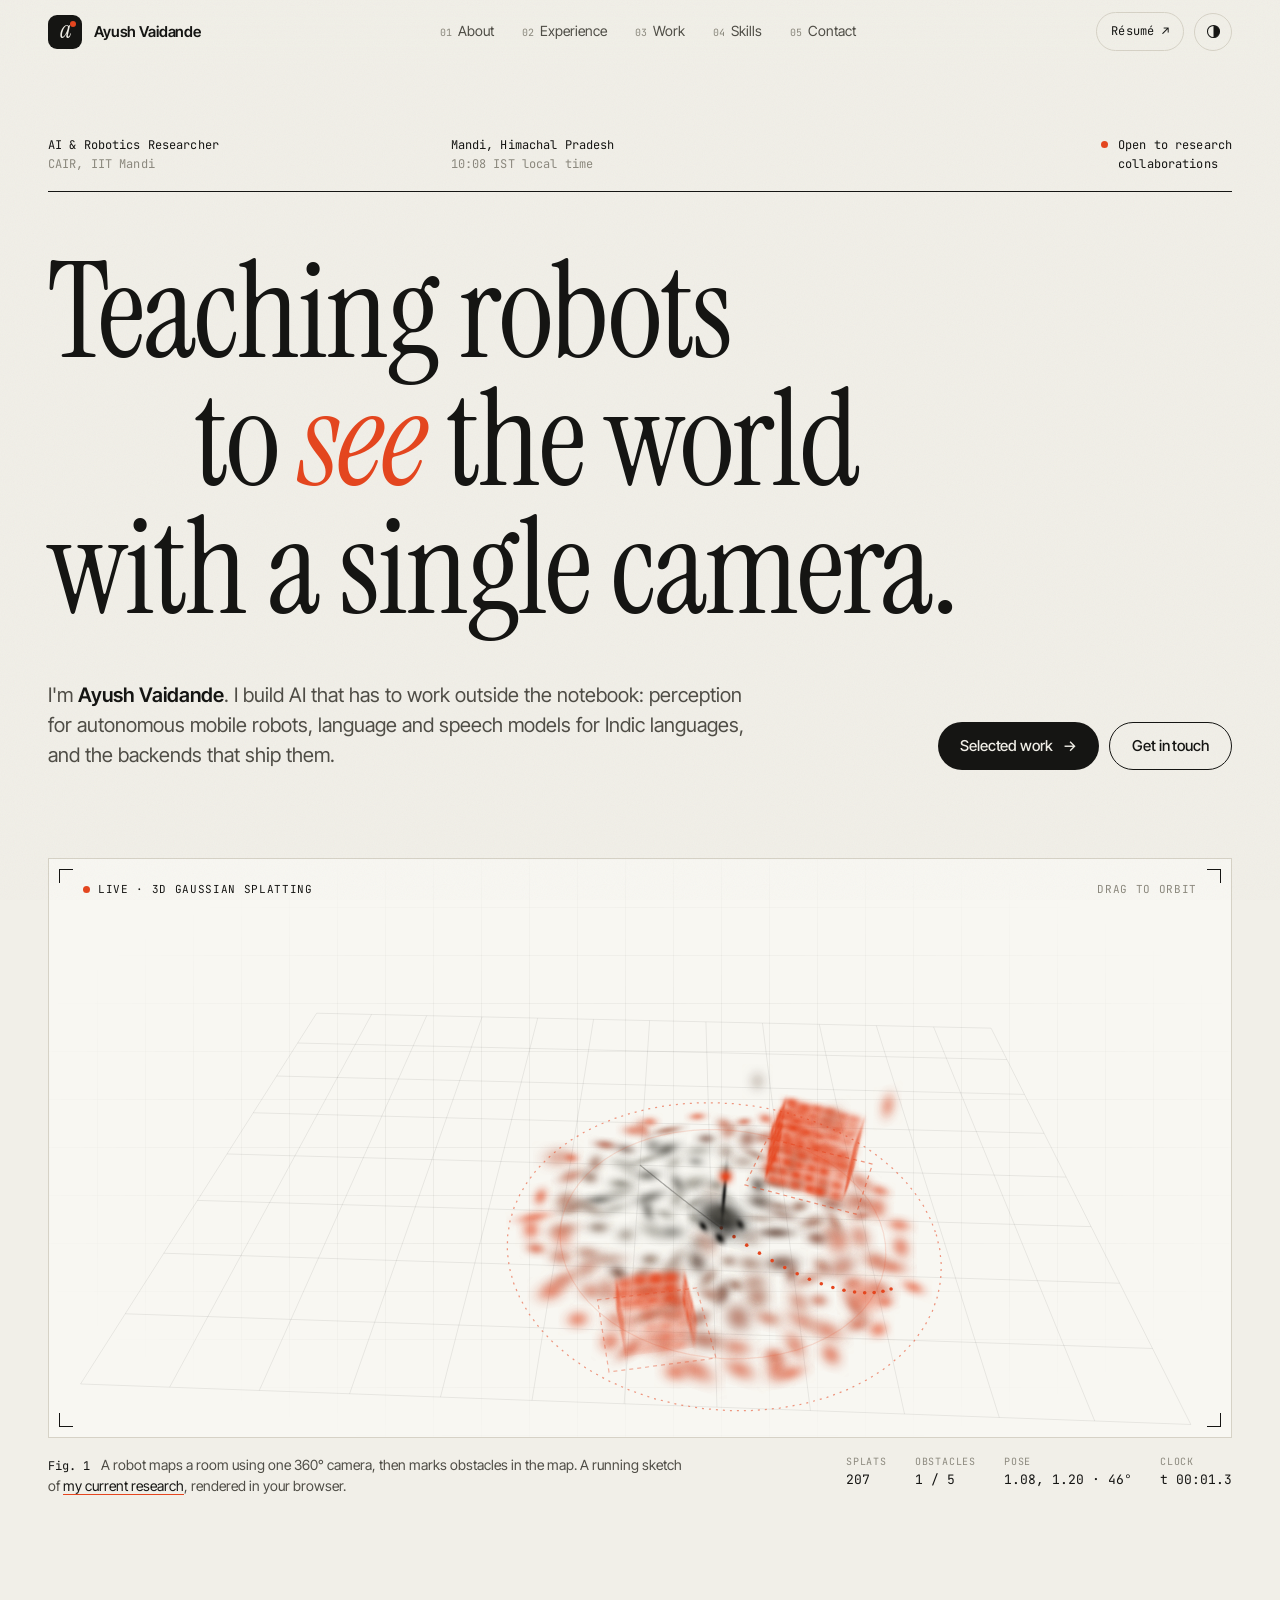
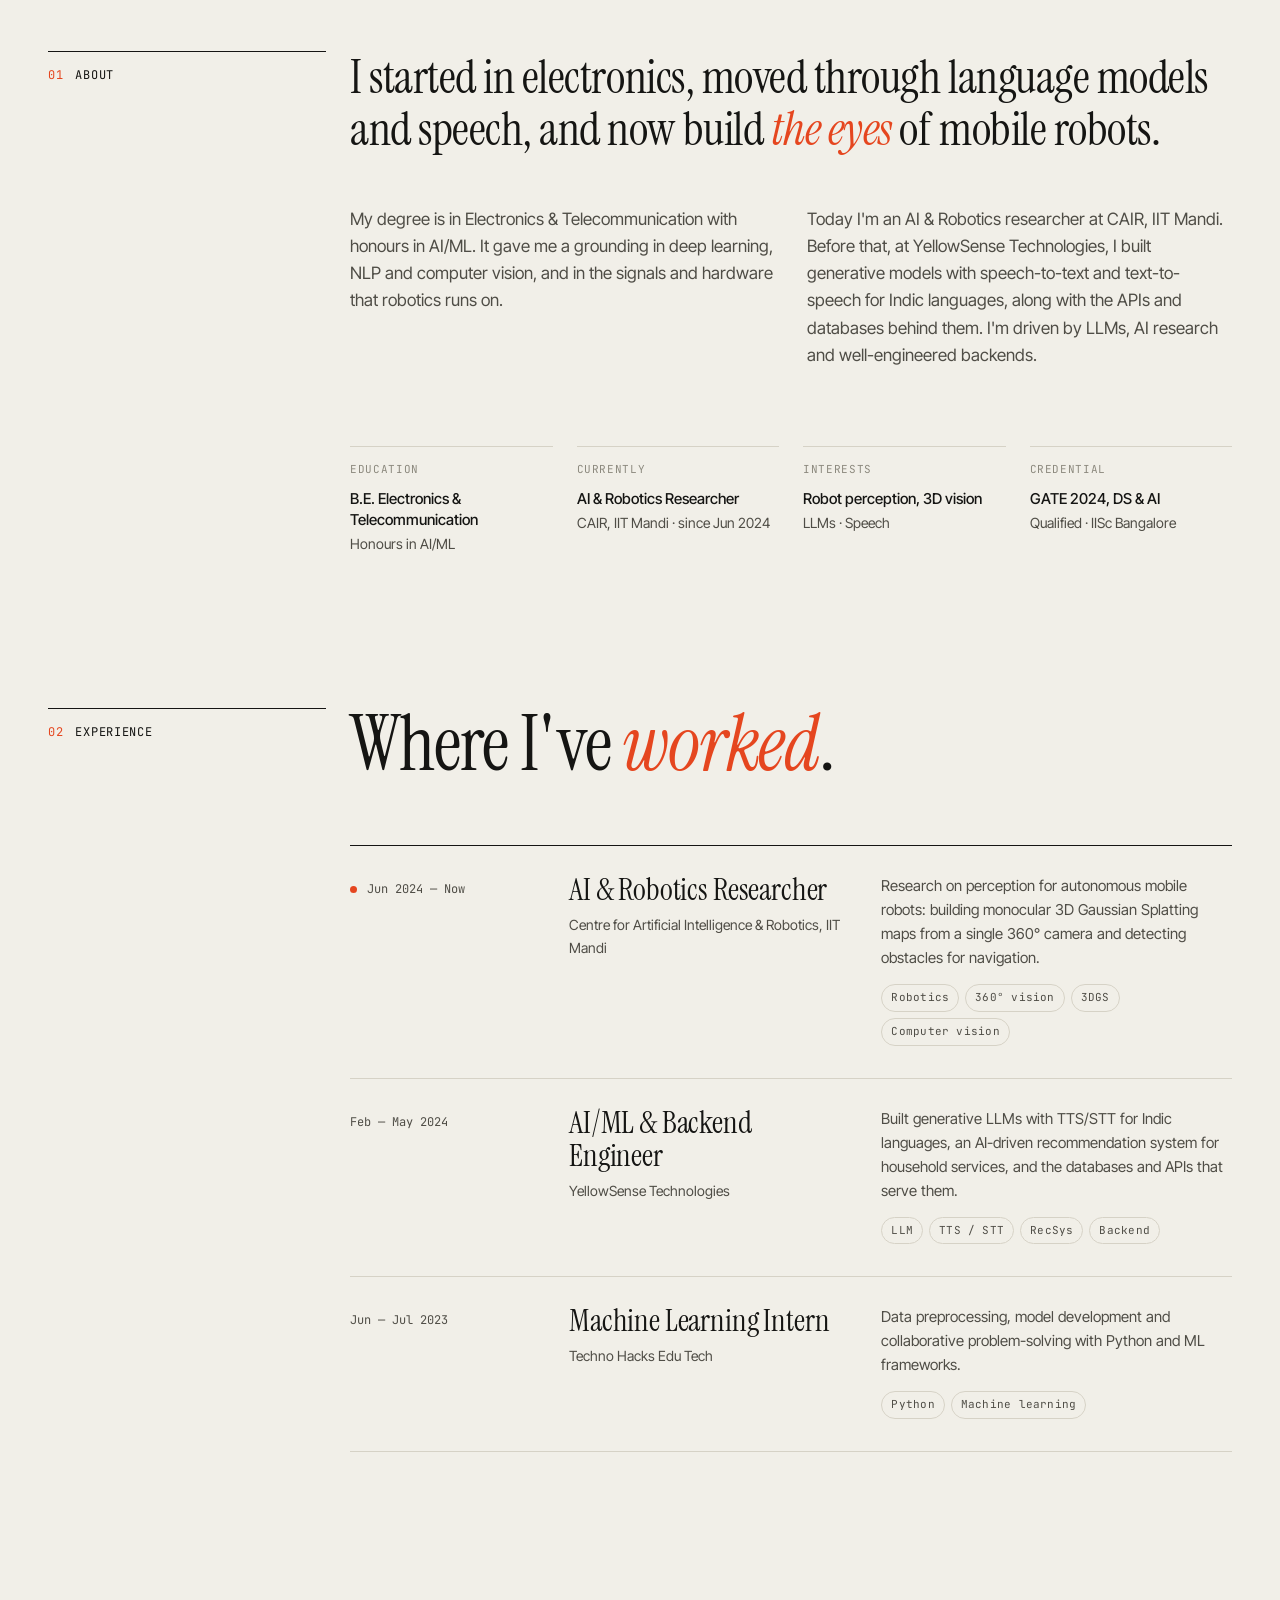
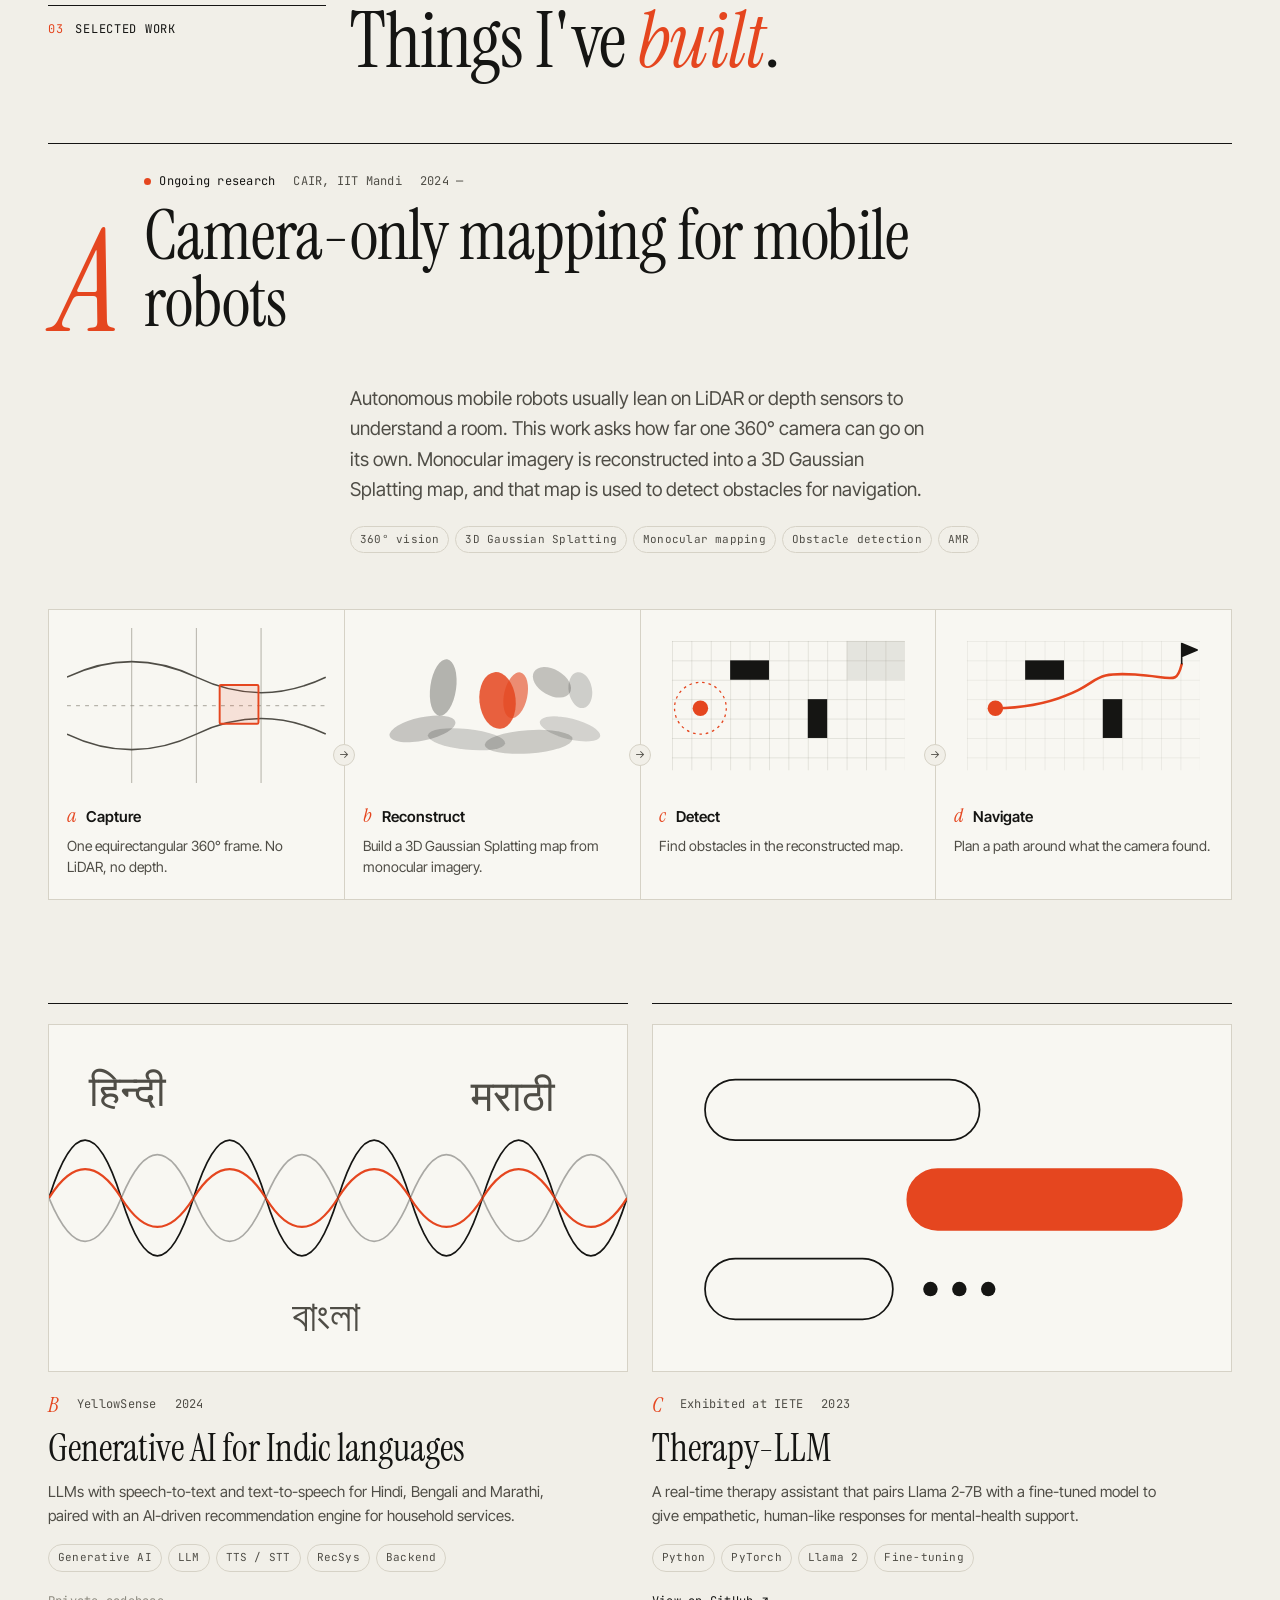
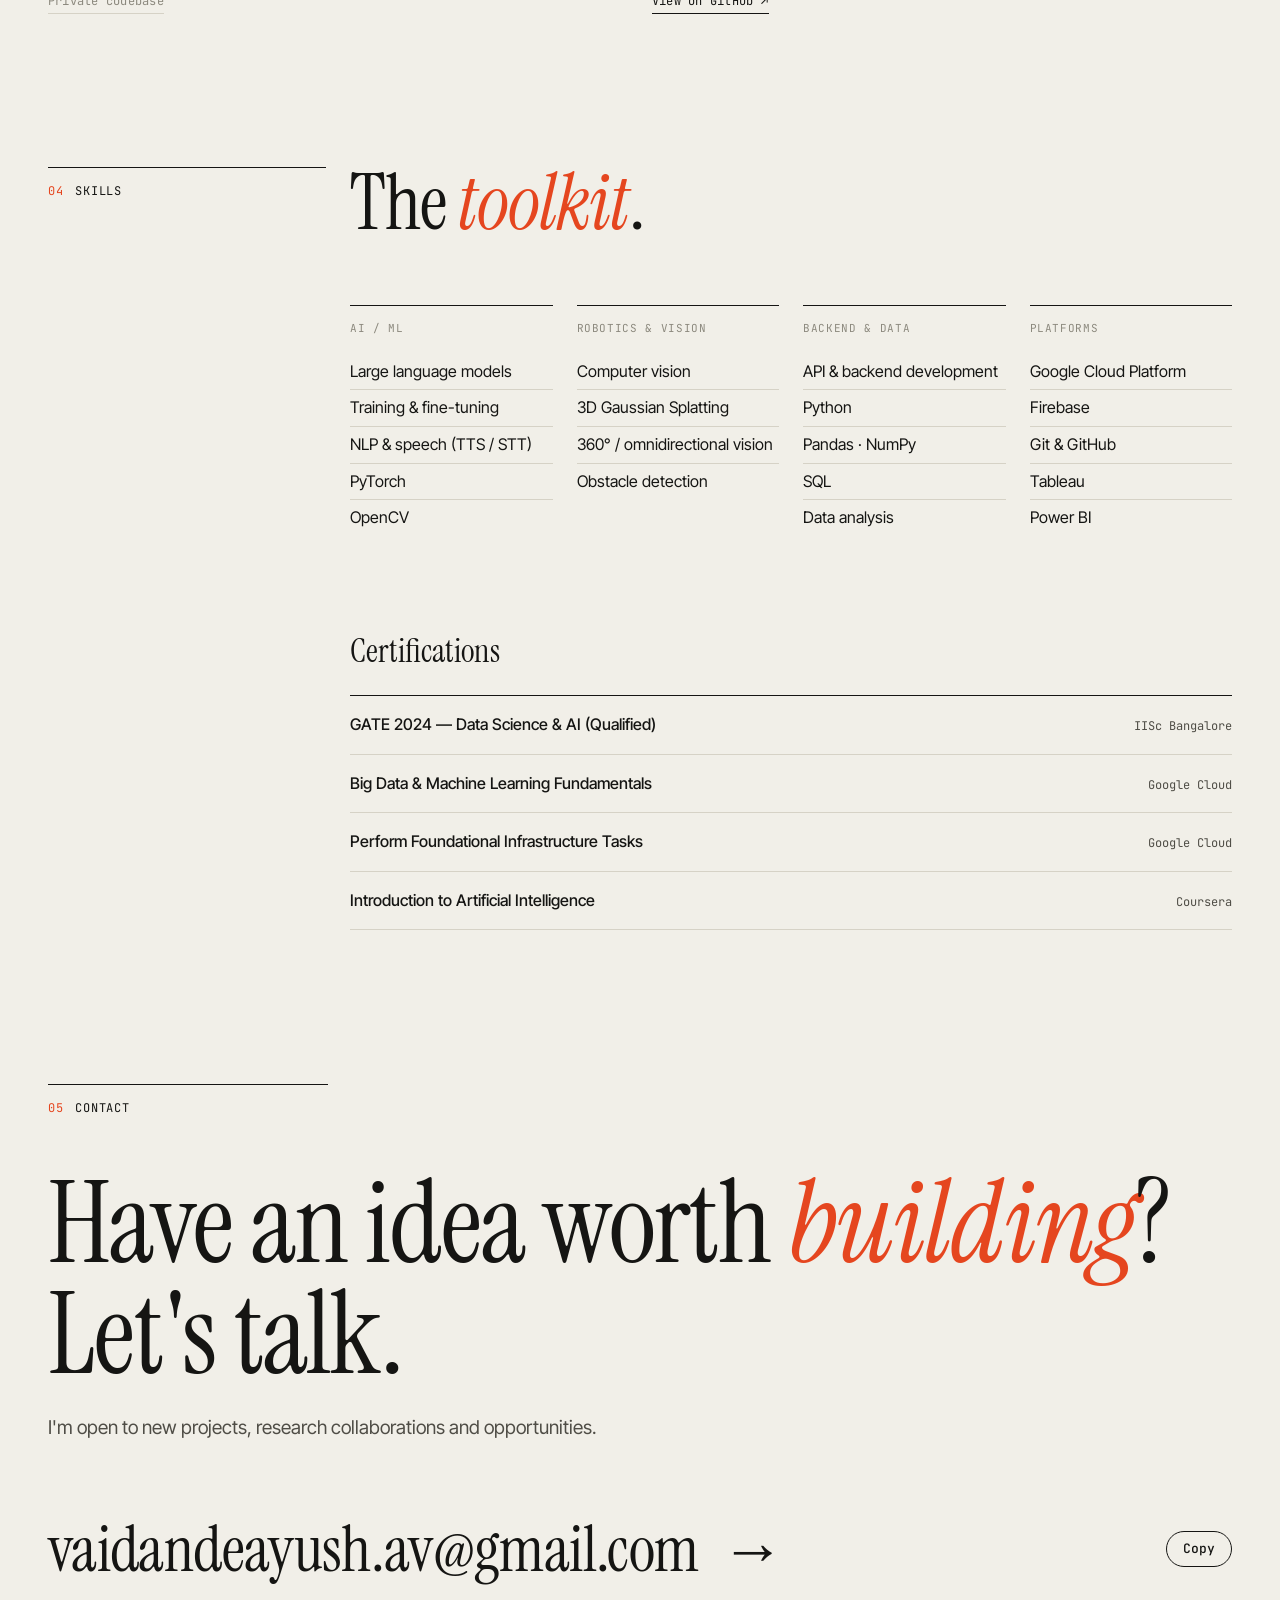
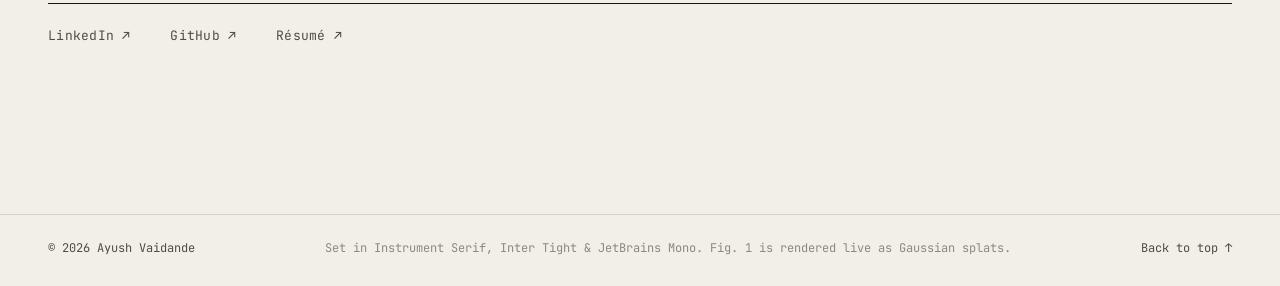
==== commit 9c6cabfb: "Redesign portfolio as an editorial lab-notebook - Warm paper palette with one signal colour, dark th" ====
--- a/index.html
+++ b/index.html
@@ -1,54 +1,55 @@
 <!DOCTYPE html>
-<html lang="en" data-theme="dark">
+<html lang="en">
 <head>
     <meta charset="UTF-8">
     <meta name="viewport" content="width=device-width, initial-scale=1.0">
     <title>Ayush Vaidande — AI & Robotics Researcher</title>
-    <meta name="description" content="Portfolio of Ayush Vaidande, AI & Robotics researcher at CAIR, IIT Mandi. Robotics perception, 3D vision, large language models, speech and backend engineering.">
+    <meta name="description" content="Portfolio of Ayush Vaidande, AI & Robotics researcher at CAIR, IIT Mandi. Camera-only perception for mobile robots, 3D vision, large language models, speech and backend engineering.">
     <meta property="og:title" content="Ayush Vaidande — AI & Robotics Researcher">
-    <meta property="og:description" content="AI & Robotics researcher at CAIR, IIT Mandi: robot perception, 3D vision, LLMs, speech and backend engineering.">
+    <meta property="og:description" content="Teaching robots to see with a single 360° camera. AI & Robotics researcher at CAIR, IIT Mandi.">
     <meta property="og:type" content="website">
     <meta property="og:url" content="https://theiotguy.github.io/portfolio/">
-    <meta name="theme-color" content="#07080c">
-    <link rel="icon" href="data:image/svg+xml,<svg xmlns='http://www.w3.org/2000/svg' viewBox='0 0 100 100'><defs><linearGradient id='g' x1='0' y1='0' x2='1' y2='1'><stop offset='0' stop-color='%2338bdf8'/><stop offset='1' stop-color='%23a78bfa'/></linearGradient></defs><rect width='100' height='100' rx='26' fill='url(%23g)'/><text x='50' y='64' text-anchor='middle' font-size='44' font-weight='700' font-family='Arial,sans-serif' fill='%2307080c'>AV</text></svg>">
+    <meta name="theme-color" content="#f1efe8">
+    <link rel="icon" href="data:image/svg+xml,<svg xmlns='http://www.w3.org/2000/svg' viewBox='0 0 100 100'><rect width='100' height='100' rx='22' fill='%23151513'/><circle cx='74' cy='28' r='9' fill='%23e5461f'/><text x='44' y='70' text-anchor='middle' font-size='54' font-style='italic' font-family='Georgia,serif' fill='%23f1efe8'>a</text></svg>">
     <link rel="preconnect" href="https://fonts.googleapis.com">
     <link rel="preconnect" href="https://fonts.gstatic.com" crossorigin>
-    <link href="https://fonts.googleapis.com/css2?family=Geist:wght@400;500;600;700&family=Geist+Mono:wght@400;500&display=swap" rel="stylesheet">
+    <link href="https://fonts.googleapis.com/css2?family=Instrument+Serif:ital@0;1&family=Inter+Tight:wght@400;500;600&family=JetBrains+Mono:wght@400;500&display=swap" rel="stylesheet">
     <link rel="stylesheet" href="css/style.css">
     <script>
-        // Apply saved theme before paint to avoid a flash (dark is the default)
+        // Resolve the theme before first paint: saved choice, else the system setting
         document.documentElement.classList.add('js');
-        try {
-            const t = localStorage.getItem('theme');
-            if (t === 'light' || t === 'dark') document.documentElement.dataset.theme = t;
-        } catch (e) {}
+        (function () {
+            var t = null;
+            try { t = localStorage.getItem('theme'); } catch (e) {}
+            if (t !== 'light' && t !== 'dark') t = matchMedia('(prefers-color-scheme: dark)').matches ? 'dark' : 'light';
+            document.documentElement.dataset.theme = t;
+        })();
     </script>
 </head>
 <body>
-    <a class="skip-link" href="#main">Skip to content</a>
-
-    <!-- Header -->
-    <header class="site-header" id="top">
+    <a class="skip" href="#main">Skip to content</a>
+
+    <header class="site-header">
         <div class="wrap header-inner">
-            <a href="#top" class="brand" aria-label="Ayush Vaidande — home">
-                <span class="brand-mark">AV</span>
+            <a href="#top" class="brand" aria-label="Ayush Vaidande, back to top">
+                <span class="brand-mark" aria-hidden="true">a<i></i></span>
                 <span class="brand-name">Ayush Vaidande</span>
             </a>
 
             <nav class="nav" id="nav" aria-label="Primary">
-                <a href="#about" class="nav-link">About</a>
-                <a href="#experience" class="nav-link">Experience</a>
-                <a href="#projects" class="nav-link">Projects</a>
-                <a href="#skills" class="nav-link">Skills</a>
-                <a href="#contact" class="nav-link">Contact</a>
+                <a href="#about" class="nav-link"><span>01</span>About</a>
+                <a href="#experience" class="nav-link"><span>02</span>Experience</a>
+                <a href="#work" class="nav-link"><span>03</span>Work</a>
+                <a href="#skills" class="nav-link"><span>04</span>Skills</a>
+                <a href="#contact" class="nav-link"><span>05</span>Contact</a>
+                <a class="nav-link nav-resume" href="https://drive.google.com/file/d/1cmyNAwaTPMI711NV79v79b0C638KyBhz/view?usp=sharing" target="_blank" rel="noopener"><span>↗</span>Résumé</a>
             </nav>
 
             <div class="header-actions">
-                <button class="icon-btn" id="theme-toggle" type="button" aria-label="Switch to light theme">
-                    <svg class="icon-sun" viewBox="0 0 24 24" aria-hidden="true"><circle cx="12" cy="12" r="4.5"/><path d="M12 2v2.5M12 19.5V22M4.2 4.2l1.8 1.8M18 18l1.8 1.8M2 12h2.5M19.5 12H22M4.2 19.8 6 18M18 6l1.8-1.8"/></svg>
-                    <svg class="icon-moon" viewBox="0 0 24 24" aria-hidden="true"><path d="M20.5 14.5A8.5 8.5 0 0 1 9.5 3.5a8.5 8.5 0 1 0 11 11Z"/></svg>
+                <a class="resume-link" href="https://drive.google.com/file/d/1cmyNAwaTPMI711NV79v79b0C638KyBhz/view?usp=sharing" target="_blank" rel="noopener">Résumé <span aria-hidden="true">↗</span></a>
+                <button class="icon-btn" id="theme-toggle" type="button" aria-label="Switch theme">
+                    <svg viewBox="0 0 24 24" aria-hidden="true"><circle cx="12" cy="12" r="8.5"/><path d="M12 3.5a8.5 8.5 0 0 1 0 17z" class="fill"/></svg>
                 </button>
-                <a class="btn btn-ghost btn-small resume-btn" href="https://drive.google.com/file/d/1cmyNAwaTPMI711NV79v79b0C638KyBhz/view?usp=sharing" target="_blank" rel="noopener">Résumé <span aria-hidden="true">↗</span></a>
                 <button class="icon-btn menu-btn" id="menu-btn" type="button" aria-label="Open menu" aria-expanded="false" aria-controls="nav">
                     <span></span><span></span>
                 </button>
@@ -59,434 +60,382 @@
 
     <main id="main">
         <!-- Hero -->
-        <section class="hero">
-            <div class="hero-bg" aria-hidden="true">
-                <span class="glow glow-a"></span>
-                <span class="glow glow-b"></span>
-                <span class="grid-lines"></span>
-            </div>
-
-            <div class="wrap hero-grid">
-                <div class="hero-copy">
-                    <a class="badge reveal" href="#project-amr">
-                        <span class="badge-dot" aria-hidden="true"></span>
-                        Now: camera-only robot mapping
-                        <span class="badge-arrow" aria-hidden="true">→</span>
-                    </a>
-                    <h1 class="hero-title reveal">Ayush<br><span class="grad-text">Vaidande</span></h1>
-                    <p class="hero-role reveal">AI &amp; Robotics Researcher at <strong>CAIR, IIT Mandi</strong></p>
+        <section class="hero" id="top">
+            <div class="wrap">
+                <div class="hero-meta reveal">
+                    <p>AI &amp; Robotics Researcher<br><span>CAIR, IIT Mandi</span></p>
+                    <p>Mandi, Himachal Pradesh<br><span><time id="clock">IST</time> local time</span></p>
+                    <p class="hero-status"><span class="live-dot" aria-hidden="true"></span>Open to research <br>collaborations</p>
+                </div>
+
+                <h1 class="display hero-title">
+                    <span class="line reveal">Teaching robots</span>
+                    <span class="line reveal">to <em>see</em> the world</span>
+                    <span class="line reveal">with a single camera.</span>
+                </h1>
+
+                <div class="hero-foot">
                     <p class="hero-lede reveal">
-                        I build AI that works in the real world: perception for autonomous mobile robots,
-                        large language models and speech for Indic languages, and the backends that ship them.
+                        I'm <strong>Ayush Vaidande</strong>. I build AI that has to work outside the notebook:
+                        perception for autonomous mobile robots, language and speech models for Indic
+                        languages, and the backends that ship them.
                     </p>
                     <div class="hero-cta reveal">
-                        <a href="#projects" class="btn btn-primary">View projects <span aria-hidden="true">→</span></a>
-                        <a href="#contact" class="btn btn-ghost">Get in touch</a>
-                    </div>
-                    <ul class="hero-social reveal">
-                        <li><a href="https://github.com/THEIOTGUY" target="_blank" rel="noopener" aria-label="GitHub">
-                            <svg viewBox="0 0 24 24" aria-hidden="true"><path d="M12 0c-6.6 0-12 5.4-12 12 0 5.3 3.4 9.8 8.2 11.4.6.1.8-.3.8-.6v-2.2c-3.3.7-4-1.4-4-1.4-.5-1.4-1.3-1.8-1.3-1.8-1.1-.7.1-.7.1-.7 1.2.1 1.8 1.2 1.8 1.2 1.1 1.8 2.8 1.3 3.5 1 .1-.8.4-1.3.8-1.6-2.7-.3-5.5-1.3-5.5-5.9 0-1.3.5-2.4 1.2-3.2-.1-.3-.5-1.5.1-3.2 0 0 1-.3 3.3 1.2a11.5 11.5 0 0 1 6 0c2.3-1.6 3.3-1.2 3.3-1.2.7 1.7.2 2.9.1 3.2.8.8 1.2 1.9 1.2 3.2 0 4.6-2.8 5.6-5.5 5.9.4.4.8 1.1.8 2.2v3.3c0 .3.2.7.8.6A12 12 0 0 0 24 12c0-6.6-5.4-12-12-12z"/></svg>
-                            <span>GitHub</span>
-                        </a></li>
-                        <li><a href="https://www.linkedin.com/in/ayush-vaidande-383998218/" target="_blank" rel="noopener" aria-label="LinkedIn">
-                            <svg viewBox="0 0 24 24" aria-hidden="true"><path d="M20.4 20.5h-3.6v-5.6c0-1.3 0-3-1.8-3s-2.1 1.4-2.1 2.9v5.7H9.3V9h3.4v1.6c.5-.9 1.6-1.8 3.4-1.8 3.6 0 4.3 2.4 4.3 5.5v6.2zM5.3 7.4a2.1 2.1 0 1 1 0-4.2 2.1 2.1 0 0 1 0 4.2zM7.1 20.5H3.5V9h3.6v11.5zM22.2 0H1.8C.8 0 0 .8 0 1.7v20.6c0 .9.8 1.7 1.8 1.7h20.4c1 0 1.8-.8 1.8-1.7V1.7C24 .8 23.2 0 22.2 0z"/></svg>
-                            <span>LinkedIn</span>
-                        </a></li>
-                        <li><a href="mailto:vaidandeayush.av@gmail.com" aria-label="Email">
-                            <svg viewBox="0 0 24 24" aria-hidden="true"><path d="M22 6c0-1.1-.9-2-2-2H4c-1.1 0-2 .9-2 2v12c0 1.1.9 2 2 2h16c1.1 0 2-.9 2-2V6zm-2 0-8 5-8-5h16zm0 12H4V8l8 5 8-5v10z"/></svg>
-                            <span>Email</span>
-                        </a></li>
-                    </ul>
-                </div>
-
-                <figure class="hero-visual reveal">
-                    <div class="sim-card">
-                        <div class="vp-map">
-                            <canvas id="map-canvas" role="img" aria-label="Animated Gaussian-splat map being built by a small robot"></canvas>
-                            <div class="hud hud-tl">
-                                <span class="hud-chip"><span class="rec" aria-hidden="true"></span>3DGS · live</span>
-                            </div>
-                            <p class="hud hud-tr"><span class="hud-chip hud-chip--dim">drag to orbit</span></p>
-                            <dl class="hud hud-bl">
-                                <div><dt>splats</dt><dd id="hud-splats">0</dd></div>
-                                <div><dt>obstacles</dt><dd id="hud-obs">0</dd></div>
-                            </dl>
-                        </div>
-                    </div>
-                    <figcaption>
-                        <a href="#project-amr">A robot mapping a room with one 360° camera: a live sketch of my current research <span aria-hidden="true">↓</span></a>
-                    </figcaption>
-                </figure>
-            </div>
-
-            <div class="wrap">
-                <ul class="stats reveal">
-                    <li class="stat">
-                        <svg viewBox="0 0 24 24" aria-hidden="true"><path d="M12 21s-7-6.2-7-11a7 7 0 0 1 14 0c0 4.8-7 11-7 11z"/><circle cx="12" cy="10" r="2.5"/></svg>
-                        <div><span class="stat-k">Based in</span><span class="stat-v">Mandi, India</span></div>
-                    </li>
-                    <li class="stat">
-                        <svg viewBox="0 0 24 24" aria-hidden="true"><rect x="4" y="8" width="16" height="11" rx="3"/><path d="M12 4v4M9 13h.01M15 13h.01"/></svg>
-                        <div><span class="stat-k">Currently</span><span class="stat-v">Researcher, CAIR IIT Mandi</span></div>
-                    </li>
-                    <li class="stat">
-                        <svg viewBox="0 0 24 24" aria-hidden="true"><path d="M12 3l1.8 4.7 4.7 1.8-4.7 1.8L12 16l-1.8-4.7-4.7-1.8 4.7-1.8z"/><path d="M19 15l.8 2.2L22 18l-2.2.8L19 21l-.8-2.2L16 18l2.2-.8z"/></svg>
-                        <div><span class="stat-k">Works across</span><span class="stat-v">Robotics · LLMs · Speech</span></div>
-                    </li>
-                    <li class="stat">
-                        <svg viewBox="0 0 24 24" aria-hidden="true"><circle cx="12" cy="9" r="6"/><path d="M8.5 14 7 22l5-3 5 3-1.5-8"/></svg>
-                        <div><span class="stat-k">Credential</span><span class="stat-v">GATE 2024 · DS &amp; AI</span></div>
-                    </li>
-                </ul>
-            </div>
-        </section>
-
-        <div class="ticker" aria-hidden="true">
-            <div class="ticker-track">
-                <ul>
-                    <li>Robotics perception</li><li>3D Gaussian Splatting</li><li>Large language models</li><li>Speech &amp; Indic NLP</li><li>Computer vision</li><li>Backend engineering</li><li>PyTorch</li><li>OpenCV</li>
-                </ul>
-                <ul>
-                    <li>Robotics perception</li><li>3D Gaussian Splatting</li><li>Large language models</li><li>Speech &amp; Indic NLP</li><li>Computer vision</li><li>Backend engineering</li><li>PyTorch</li><li>OpenCV</li>
-                </ul>
-            </div>
-        </div>
+                        <a href="#work" class="btn btn-solid">Selected work <span class="arr" aria-hidden="true">→</span></a>
+                        <a href="#contact" class="btn btn-line">Get in touch</a>
+                    </div>
+                </div>
+            </div>
+
+            <!-- Figure 1: the live splat-map simulation -->
+            <figure class="fig reveal">
+                <div class="wrap">
+                    <div class="fig-frame">
+                        <canvas id="map-canvas" role="img" aria-label="Animated Gaussian-splat map of a room being built by a small robot as it drives a figure-eight"></canvas>
+                        <span class="corner tl" aria-hidden="true"></span><span class="corner tr" aria-hidden="true"></span>
+                        <span class="corner bl" aria-hidden="true"></span><span class="corner br" aria-hidden="true"></span>
+                        <p class="fig-tag"><span class="rec" aria-hidden="true"></span>Live · 3D Gaussian Splatting</p>
+                        <p class="fig-hint">Drag to orbit</p>
+                    </div>
+                    <div class="fig-bar">
+                        <figcaption>
+                            <span class="fig-no">Fig. 1</span>
+                            A robot maps a room using one 360° camera, then marks obstacles in the map.
+                            A running sketch of <a href="#project-amr">my current research</a>, rendered in your browser.
+                        </figcaption>
+                        <dl class="readout" aria-label="Simulation readout">
+                            <div><dt>Splats</dt><dd id="hud-splats">0</dd></div>
+                            <div><dt>Obstacles</dt><dd id="hud-obs">0</dd></div>
+                            <div><dt>Pose</dt><dd id="hud-pose">0.00, 0.00</dd></div>
+                            <div><dt>Clock</dt><dd id="hud-time">t 00:00.0</dd></div>
+                        </dl>
+                    </div>
+                </div>
+            </figure>
+        </section>
 
         <!-- About -->
         <section class="section" id="about">
-            <div class="wrap">
-                <header class="sec-head reveal">
-                    <p class="eyebrow"><span>01</span>About</p>
-                    <h2 class="sec-title">From electronics to robots that <span class="grad-text">see</span>.</h2>
+            <div class="wrap grid">
+                <header class="sec-label reveal">
+                    <p class="idx">01</p>
+                    <p>About</p>
                 </header>
 
-                <div class="bento">
-                    <article class="card bento-bio reveal">
-                        <p class="bio-lead">
-                            I started in electronics, moved through language models and speech,
-                            and now build the eyes of mobile robots.
-                        </p>
+                <div class="sec-body">
+                    <p class="lead reveal">
+                        I started in electronics, moved through language models and speech,
+                        and now build <em>the eyes</em> of mobile robots.
+                    </p>
+
+                    <div class="prose cols reveal">
                         <p>
-                            Hello! I'm Ayush. My degree is in Electronics &amp; Telecommunication with honours
-                            in AI/ML, which gave me a foundation in deep learning, NLP and computer vision,
-                            and in the signals and hardware that robotics runs on.
+                            My degree is in Electronics &amp; Telecommunication with honours in AI/ML.
+                            It gave me a grounding in deep learning, NLP and computer vision, and in the
+                            signals and hardware that robotics runs on.
                         </p>
                         <p>
                             Today I'm an AI &amp; Robotics researcher at CAIR, IIT Mandi. Before that, at
                             YellowSense Technologies, I built generative models with speech-to-text and
-                            text-to-speech for Indic languages, along with the APIs and databases behind
-                            them. I'm driven by LLMs, AI research and well-engineered backends.
+                            text-to-speech for Indic languages, along with the APIs and databases behind them.
+                            I'm driven by LLMs, AI research and well-engineered backends.
                         </p>
-                    </article>
-
-                    <article class="card mini reveal">
-                        <span class="mini-icon"><svg viewBox="0 0 24 24" aria-hidden="true"><path d="M2 9l10-5 10 5-10 5-10-5z"/><path d="M6 11v5c0 1.5 2.7 3 6 3s6-1.5 6-3v-5"/></svg></span>
-                        <p class="mini-k">Education</p>
-                        <p class="mini-v">B.E. Electronics &amp; Telecommunication</p>
-                        <p class="mini-s">Honours in AI/ML</p>
-                    </article>
-
-                    <article class="card mini reveal">
-                        <span class="mini-icon"><svg viewBox="0 0 24 24" aria-hidden="true"><rect x="4" y="8" width="16" height="11" rx="3"/><path d="M12 4v4M9 13h.01M15 13h.01M8 19v2M16 19v2"/></svg></span>
-                        <p class="mini-k">Currently</p>
-                        <p class="mini-v">AI &amp; Robotics Researcher</p>
-                        <p class="mini-s">CAIR, IIT Mandi · since Jun 2024</p>
-                    </article>
-
-                    <article class="card mini mini--wide reveal">
-                        <span class="mini-icon"><svg viewBox="0 0 24 24" aria-hidden="true"><path d="M2 12s3.6-7 10-7 10 7 10 7-3.6 7-10 7S2 12 2 12z"/><circle cx="12" cy="12" r="3"/></svg></span>
-                        <p class="mini-k">Interests</p>
-                        <ul class="chips">
-                            <li>Robot perception</li><li>3D vision</li><li>LLMs</li><li>Speech</li>
-                        </ul>
-                    </article>
-
-                    <article class="card mini mini--wide reveal">
-                        <span class="mini-icon"><svg viewBox="0 0 24 24" aria-hidden="true"><path d="m8 8-4 4 4 4M16 8l4 4-4 4M14 5l-4 14"/></svg></span>
-                        <p class="mini-k">Everyday stack</p>
-                        <ul class="chips">
-                            <li>Python</li><li>PyTorch</li><li>OpenCV</li><li>Pandas</li><li>NumPy</li><li>SQL</li>
-                        </ul>
-                    </article>
+                    </div>
+
+                    <dl class="facts">
+                        <div class="reveal">
+                            <dt>Education</dt>
+                            <dd>B.E. Electronics &amp; Telecommunication<span>Honours in AI/ML</span></dd>
+                        </div>
+                        <div class="reveal">
+                            <dt>Currently</dt>
+                            <dd>AI &amp; Robotics Researcher<span>CAIR, IIT Mandi · since Jun 2024</span></dd>
+                        </div>
+                        <div class="reveal">
+                            <dt>Interests</dt>
+                            <dd>Robot perception, 3D vision<span>LLMs · Speech</span></dd>
+                        </div>
+                        <div class="reveal">
+                            <dt>Credential</dt>
+                            <dd>GATE 2024, DS &amp; AI<span>Qualified · IISc Bangalore</span></dd>
+                        </div>
+                    </dl>
                 </div>
             </div>
         </section>
 
         <!-- Experience -->
         <section class="section" id="experience">
+            <div class="wrap grid">
+                <header class="sec-label reveal">
+                    <p class="idx">02</p>
+                    <p>Experience</p>
+                </header>
+
+                <div class="sec-body">
+                    <h2 class="display sec-title reveal">Where I've <em>worked</em>.</h2>
+
+                    <ol class="ledger">
+                        <li class="ledger-row reveal">
+                            <p class="ledger-date"><span class="live-dot" aria-hidden="true"></span>Jun 2024 — Now</p>
+                            <div class="ledger-main">
+                                <h3>AI &amp; Robotics Researcher</h3>
+                                <p class="ledger-org">Centre for Artificial Intelligence &amp; Robotics, IIT Mandi</p>
+                            </div>
+                            <div class="ledger-detail">
+                                <p>Research on perception for autonomous mobile robots: building monocular 3D Gaussian Splatting maps from a single 360° camera and detecting obstacles for navigation.</p>
+                                <ul class="tags"><li>Robotics</li><li>360° vision</li><li>3DGS</li><li>Computer vision</li></ul>
+                            </div>
+                        </li>
+                        <li class="ledger-row reveal">
+                            <p class="ledger-date">Feb — May 2024</p>
+                            <div class="ledger-main">
+                                <h3>AI/ML &amp; Backend Engineer</h3>
+                                <p class="ledger-org">YellowSense Technologies</p>
+                            </div>
+                            <div class="ledger-detail">
+                                <p>Built generative LLMs with TTS/STT for Indic languages, an AI-driven recommendation system for household services, and the databases and APIs that serve them.</p>
+                                <ul class="tags"><li>LLM</li><li>TTS / STT</li><li>RecSys</li><li>Backend</li></ul>
+                            </div>
+                        </li>
+                        <li class="ledger-row reveal">
+                            <p class="ledger-date">Jun — Jul 2023</p>
+                            <div class="ledger-main">
+                                <h3>Machine Learning Intern</h3>
+                                <p class="ledger-org">Techno Hacks Edu Tech</p>
+                            </div>
+                            <div class="ledger-detail">
+                                <p>Data preprocessing, model development and collaborative problem-solving with Python and ML frameworks.</p>
+                                <ul class="tags"><li>Python</li><li>Machine learning</li></ul>
+                            </div>
+                        </li>
+                    </ol>
+                </div>
+            </div>
+        </section>
+
+        <!-- Work -->
+        <section class="section" id="work">
+            <div class="wrap grid">
+                <header class="sec-label reveal">
+                    <p class="idx">03</p>
+                    <p>Selected work</p>
+                </header>
+
+                <div class="sec-body">
+                    <h2 class="display sec-title reveal">Things I've <em>built</em>.</h2>
+                </div>
+            </div>
+
+            <!-- Featured case study -->
+            <article class="case case--feature" id="project-amr">
+                <div class="wrap">
+                    <div class="case-head reveal">
+                        <p class="case-no">A</p>
+                        <div>
+                            <p class="case-meta"><span class="status"><span class="live-dot" aria-hidden="true"></span>Ongoing research</span><span>CAIR, IIT Mandi</span><span>2024 —</span></p>
+                            <h3 class="display case-title">Camera-only mapping for mobile robots</h3>
+                        </div>
+                    </div>
+
+                    <div class="case-intro">
+                        <p class="reveal">
+                            Autonomous mobile robots usually lean on LiDAR or depth sensors to understand a room.
+                            This work asks how far one 360° camera can go on its own. Monocular imagery is
+                            reconstructed into a 3D Gaussian Splatting map, and that map is used to detect
+                            obstacles for navigation.
+                        </p>
+                        <ul class="tags reveal"><li>360° vision</li><li>3D Gaussian Splatting</li><li>Monocular mapping</li><li>Obstacle detection</li><li>AMR</li></ul>
+                    </div>
+
+                    <ol class="pipeline" aria-label="Pipeline, from camera frame to navigation">
+                        <li class="stage reveal">
+                            <div class="stage-art" aria-hidden="true">
+                                <svg viewBox="0 0 200 120">
+                                    <path class="a-line" d="M50 0V120M100 0V120M150 0V120"/>
+                                    <path class="a-line a-dash" d="M0 60H200"/>
+                                    <path class="a-curve" d="M0 38Q50 14 100 38T200 38"/>
+                                    <path class="a-curve" d="M0 82Q50 106 100 82T200 82"/>
+                                    <rect class="a-box" x="118" y="44" width="30" height="30" rx="1"/>
+                                </svg>
+                            </div>
+                            <p class="stage-k"><span>a</span>Capture</p>
+                            <p class="stage-v">One equirectangular 360° frame. No LiDAR, no depth.</p>
+                        </li>
+                        <li class="stage reveal">
+                            <div class="stage-art" aria-hidden="true">
+                                <svg viewBox="0 0 200 120">
+                                    <g class="a-splats">
+                                        <ellipse cx="46" cy="78" rx="26" ry="9" transform="rotate(-12 46 78)" fill-opacity=".22"/>
+                                        <ellipse cx="80" cy="86" rx="30" ry="8" transform="rotate(6 80 86)" fill-opacity=".18"/>
+                                        <ellipse cx="128" cy="88" rx="34" ry="9" transform="rotate(-4 128 88)" fill-opacity=".2"/>
+                                        <ellipse cx="160" cy="78" rx="24" ry="8" transform="rotate(14 160 78)" fill-opacity=".16"/>
+                                        <ellipse cx="62" cy="46" rx="10" ry="22" transform="rotate(8 62 46)" fill-opacity=".3"/>
+                                        <ellipse cx="146" cy="42" rx="16" ry="10" transform="rotate(30 146 42)" fill-opacity=".24"/>
+                                        <ellipse cx="168" cy="48" rx="9" ry="14" transform="rotate(-10 168 48)" fill-opacity=".18"/>
+                                    </g>
+                                    <g class="a-splats-accent">
+                                        <ellipse cx="104" cy="56" rx="14" ry="22" transform="rotate(-6 104 56)" fill-opacity=".85"/>
+                                        <ellipse cx="118" cy="52" rx="9" ry="18" transform="rotate(12 118 52)" fill-opacity=".6"/>
+                                    </g>
+                                </svg>
+                            </div>
+                            <p class="stage-k"><span>b</span>Reconstruct</p>
+                            <p class="stage-v">Build a 3D Gaussian Splatting map from monocular imagery.</p>
+                        </li>
+                        <li class="stage reveal">
+                            <div class="stage-art" aria-hidden="true">
+                                <svg viewBox="0 0 200 120">
+                                    <defs>
+                                        <pattern id="occ-grid" width="15" height="15" patternUnits="userSpaceOnUse" x="10" y="10">
+                                            <path d="M15 0H0V15" class="a-gridline"/>
+                                        </pattern>
+                                    </defs>
+                                    <rect x="10" y="10" width="180" height="100" fill="url(#occ-grid)"/>
+                                    <rect class="a-unknown" x="145" y="10" width="45" height="30"/>
+                                    <rect class="a-occ" x="55" y="25" width="30" height="15"/>
+                                    <rect class="a-occ" x="115" y="55" width="15" height="30"/>
+                                    <circle class="a-range" cx="32" cy="62" r="20"/>
+                                    <circle class="a-robot" cx="32" cy="62" r="6"/>
+                                </svg>
+                            </div>
+                            <p class="stage-k"><span>c</span>Detect</p>
+                            <p class="stage-v">Find obstacles in the reconstructed map.</p>
+                        </li>
+                        <li class="stage reveal">
+                            <div class="stage-art" aria-hidden="true">
+                                <svg viewBox="0 0 200 120">
+                                    <rect x="10" y="10" width="180" height="100" fill="url(#occ-grid)" opacity=".6"/>
+                                    <rect class="a-occ" x="55" y="25" width="30" height="15"/>
+                                    <rect class="a-occ" x="115" y="55" width="15" height="30"/>
+                                    <path class="a-path" d="M32 62C60 62 80 56 96 48S110 34 140 36 172 44 176 28"/>
+                                    <circle class="a-robot" cx="32" cy="62" r="6"/>
+                                    <path class="a-flag" d="M176 28V12L188 17 176 22"/>
+                                </svg>
+                            </div>
+                            <p class="stage-k"><span>d</span>Navigate</p>
+                            <p class="stage-v">Plan a path around what the camera found.</p>
+                        </li>
+                    </ol>
+                </div>
+            </article>
+
+            <!-- Other work -->
             <div class="wrap">
-                <header class="sec-head reveal">
-                    <p class="eyebrow"><span>02</span>Experience</p>
-                    <h2 class="sec-title">Where I've worked.</h2>
-                </header>
-
-                <ol class="timeline">
-                    <li class="tl-item reveal">
-                        <span class="tl-dot tl-dot--live" aria-hidden="true"></span>
-                        <article class="card tl-card">
-                            <div class="tl-top">
-                                <div>
-                                    <h3>AI &amp; Robotics Researcher</h3>
-                                    <p class="tl-org">Centre for Artificial Intelligence &amp; Robotics, IIT Mandi</p>
-                                </div>
-                                <span class="date-pill date-pill--live">Jun 2024 — Present</span>
-                            </div>
-                            <p>Research on perception for autonomous mobile robots: building monocular 3D Gaussian Splatting maps from a single 360° camera and detecting obstacles for navigation.</p>
-                            <ul class="chips">
-                                <li>Robotics</li><li>360° vision</li><li>3DGS</li><li>Computer vision</li>
-                            </ul>
-                        </article>
-                    </li>
-                    <li class="tl-item reveal">
-                        <span class="tl-dot" aria-hidden="true"></span>
-                        <article class="card tl-card">
-                            <div class="tl-top">
-                                <div>
-                                    <h3>AI/ML &amp; Backend Engineer</h3>
-                                    <p class="tl-org">YellowSense Technologies</p>
-                                </div>
-                                <span class="date-pill">Feb 2024 — May 2024</span>
-                            </div>
-                            <p>Built generative LLMs with TTS/STT for Indic languages, an AI-driven recommendation system for household services, and the backend (databases and APIs) to serve them.</p>
-                            <ul class="chips">
-                                <li>LLM</li><li>TTS / STT</li><li>RecSys</li><li>Backend</li>
-                            </ul>
-                        </article>
-                    </li>
-                    <li class="tl-item reveal">
-                        <span class="tl-dot" aria-hidden="true"></span>
-                        <article class="card tl-card">
-                            <div class="tl-top">
-                                <div>
-                                    <h3>Machine Learning Intern</h3>
-                                    <p class="tl-org">Techno Hacks Edu Tech</p>
-                                </div>
-                                <span class="date-pill">Jun 2023 — Jul 2023</span>
-                            </div>
-                            <p>Data preprocessing, model development and collaborative problem-solving with Python and ML frameworks.</p>
-                            <ul class="chips">
-                                <li>Python</li><li>Machine learning</li>
-                            </ul>
-                        </article>
-                    </li>
-                </ol>
-            </div>
-        </section>
-
-        <!-- Projects -->
-        <section class="section" id="projects">
-            <div class="wrap">
-                <header class="sec-head reveal">
-                    <p class="eyebrow"><span>03</span>Projects</p>
-                    <h2 class="sec-title">Selected work.</h2>
-                </header>
-
-                <div class="projects">
-                    <article class="card project project--feature reveal" id="project-amr">
-                        <div class="project-art project-art--grid" aria-hidden="true">
-                            <svg viewBox="0 0 200 110">
-                                <path class="a-line" d="M50 0V110M100 0V110M150 0V110"/>
-                                <path class="a-line a-dash" d="M0 55H200"/>
-                                <path class="a-curve" d="M0 34Q50 12 100 34T200 34"/>
-                                <path class="a-curve" d="M0 76Q50 98 100 76T200 76"/>
-                                <rect class="a-box" x="118" y="40" width="30" height="30" rx="2"/>
-                                <text class="a-label" x="8" y="102">360° frame</text>
+                <div class="cases">
+                    <article class="case case--card reveal">
+                        <div class="case-art case-art--indic" aria-hidden="true">
+                            <svg viewBox="0 0 400 240" preserveAspectRatio="xMidYMid slice">
+                                <g class="wave">
+                                    <path d="M0 120 Q 25 40 50 120 T 100 120 T 150 120 T 200 120 T 250 120 T 300 120 T 350 120 T 400 120"/>
+                                    <path d="M0 120 Q 25 80 50 120 T 100 120 T 150 120 T 200 120 T 250 120 T 300 120 T 350 120 T 400 120"/>
+                                    <path d="M0 120 Q 25 180 50 120 T 100 120 T 150 120 T 200 120 T 250 120 T 300 120 T 350 120 T 400 120"/>
+                                </g>
+                                <text x="28" y="56">हिन्दी</text>
+                                <text x="168" y="212">বাংলা</text>
+                                <text x="292" y="60">मराठी</text>
                             </svg>
-                            <svg viewBox="0 0 200 110">
-                                <g class="a-splats">
-                                    <ellipse cx="46" cy="70" rx="26" ry="9" transform="rotate(-12 46 70)" fill-opacity=".22"/>
-                                    <ellipse cx="80" cy="78" rx="30" ry="8" transform="rotate(6 80 78)" fill-opacity=".18"/>
-                                    <ellipse cx="128" cy="80" rx="34" ry="9" transform="rotate(-4 128 80)" fill-opacity=".2"/>
-                                    <ellipse cx="160" cy="70" rx="24" ry="8" transform="rotate(14 160 70)" fill-opacity=".16"/>
-                                    <ellipse cx="62" cy="40" rx="10" ry="22" transform="rotate(8 62 40)" fill-opacity=".3"/>
-                                    <ellipse cx="146" cy="36" rx="16" ry="10" transform="rotate(30 146 36)" fill-opacity=".24"/>
-                                    <ellipse cx="168" cy="42" rx="9" ry="14" transform="rotate(-10 168 42)" fill-opacity=".18"/>
-                                </g>
-                                <g class="a-splats-accent">
-                                    <ellipse cx="104" cy="50" rx="14" ry="22" transform="rotate(-6 104 50)" fill-opacity=".85"/>
-                                    <ellipse cx="118" cy="46" rx="9" ry="18" transform="rotate(12 118 46)" fill-opacity=".6"/>
-                                </g>
-                                <text class="a-label" x="8" y="102">3DGS map</text>
-                            </svg>
-                            <svg viewBox="0 0 200 110">
-                                <defs>
-                                    <pattern id="occ-grid" width="15" height="15" patternUnits="userSpaceOnUse" x="10" y="5">
-                                        <path d="M15 0H0V15" class="a-gridline"/>
-                                    </pattern>
-                                </defs>
-                                <rect x="10" y="5" width="180" height="90" fill="url(#occ-grid)"/>
-                                <rect class="a-unknown" x="145" y="5" width="45" height="30"/>
-                                <rect class="a-occ" x="55" y="20" width="30" height="15"/>
-                                <rect class="a-occ" x="115" y="50" width="15" height="30"/>
-                                <circle class="a-robot" cx="32" cy="57" r="6"/>
-                                <circle class="a-range" cx="32" cy="57" r="20"/>
-                                <text class="a-label" x="8" y="104">obstacles</text>
-                            </svg>
-                            <svg viewBox="0 0 200 110">
-                                <rect x="10" y="5" width="180" height="90" fill="url(#occ-grid)" opacity=".6"/>
-                                <rect class="a-occ" x="55" y="20" width="30" height="15"/>
-                                <rect class="a-occ" x="115" y="50" width="15" height="30"/>
-                                <path class="a-path" d="M32 57C60 57 80 51 96 43S110 29 140 31 172 39 176 23"/>
-                                <circle class="a-robot" cx="32" cy="57" r="6"/>
-                                <path class="a-flag" d="M176 23V7L188 12 176 17"/>
-                                <text class="a-label" x="8" y="104">navigation</text>
-                            </svg>
-                        </div>
-                        <div class="project-body">
-                            <div class="project-meta">
-                                <span class="status-pill"><span class="badge-dot" aria-hidden="true"></span>Ongoing</span>
-                                <span>CAIR, IIT Mandi</span>
-                            </div>
-                            <h3>Camera-only mapping for mobile robots</h3>
-                            <p>Perception for autonomous mobile robots using just one 360° camera, with no LiDAR or depth sensors. Monocular imagery is reconstructed into a 3D Gaussian Splatting map, which is then used to detect obstacles for navigation.</p>
-                            <ul class="chips">
-                                <li>360° vision</li><li>3D Gaussian Splatting</li><li>Monocular mapping</li><li>Obstacle detection</li><li>AMR</li>
-                            </ul>
-                            <p class="project-link project-link--muted">Research in progress</p>
+                        </div>
+                        <div class="case-body">
+                            <p class="case-meta"><span class="case-letter">B</span><span>YellowSense</span><span>2024</span></p>
+                            <h3 class="case-title-sm">Generative AI for Indic languages</h3>
+                            <p>LLMs with speech-to-text and text-to-speech for Hindi, Bengali and Marathi, paired with an AI-driven recommendation engine for household services.</p>
+                            <ul class="tags"><li>Generative AI</li><li>LLM</li><li>TTS / STT</li><li>RecSys</li><li>Backend</li></ul>
+                            <p class="case-link case-link--muted">Private codebase</p>
                         </div>
                     </article>
 
-                    <article class="card project reveal">
-                        <div class="project-art" aria-hidden="true">
-                            <svg viewBox="0 0 400 220" preserveAspectRatio="xMidYMid slice">
-                                <g class="wave">
-                                    <path d="M0 110 Q 25 30 50 110 T 100 110 T 150 110 T 200 110 T 250 110 T 300 110 T 350 110 T 400 110"/>
-                                    <path d="M0 110 Q 25 70 50 110 T 100 110 T 150 110 T 200 110 T 250 110 T 300 110 T 350 110 T 400 110"/>
-                                    <path d="M0 110 Q 25 170 50 110 T 100 110 T 150 110 T 200 110 T 250 110 T 300 110 T 350 110 T 400 110"/>
-                                </g>
-                                <text x="24" y="44">हिन्दी</text>
-                                <text x="168" y="196">বাংলা</text>
-                                <text x="300" y="48">मराठी</text>
-                            </svg>
-                        </div>
-                        <div class="project-body">
-                            <div class="project-meta"><span>YellowSense</span><span>2024</span></div>
-                            <h3>Generative AI for Indic Languages</h3>
-                            <p>LLMs with speech-to-text and text-to-speech for Hindi, Bengali and Marathi, paired with an AI-driven recommendation engine for household services.</p>
-                            <ul class="chips">
-                                <li>Generative AI</li><li>LLM</li><li>TTS / STT</li><li>RecSys</li><li>Backend</li>
-                            </ul>
-                            <p class="project-link project-link--muted">Private codebase</p>
-                        </div>
-                    </article>
-
-                    <article class="card project reveal">
-                        <div class="project-art" aria-hidden="true">
-                            <svg viewBox="0 0 400 220" preserveAspectRatio="xMidYMid slice">
+                    <a class="case case--card case--link reveal" href="https://github.com/THEIOTGUY/TherapyLLM" target="_blank" rel="noopener">
+                        <div class="case-art case-art--chat" aria-hidden="true">
+                            <svg viewBox="0 0 400 240" preserveAspectRatio="xMidYMid slice">
                                 <g class="bubbles">
-                                    <rect x="30" y="32" width="180" height="40" rx="20"/>
-                                    <rect x="190" y="90" width="180" height="40" rx="20" class="accent"/>
-                                    <rect x="30" y="148" width="130" height="40" rx="20"/>
+                                    <rect x="36" y="38" width="190" height="42" rx="21"/>
+                                    <rect x="176" y="100" width="190" height="42" rx="21" class="accent"/>
+                                    <rect x="36" y="162" width="130" height="42" rx="21"/>
                                 </g>
                                 <g class="dots">
-                                    <circle cx="185" cy="168" r="5"/><circle cx="205" cy="168" r="5"/><circle cx="225" cy="168" r="5"/>
+                                    <circle cx="192" cy="183" r="5"/><circle cx="212" cy="183" r="5"/><circle cx="232" cy="183" r="5"/>
                                 </g>
                             </svg>
                         </div>
-                        <div class="project-body">
-                            <div class="project-meta"><span>Exhibited at IETE</span><span>2023</span></div>
-                            <h3>Therapy-LLM</h3>
-                            <p>A real-time therapy assistant that pairs Llama 2-7B with a fine-tuned model to deliver empathetic, human-like responses for mental-health support.</p>
-                            <ul class="chips">
-                                <li>Python</li><li>PyTorch</li><li>Llama 2</li><li>Fine-tuning</li>
-                            </ul>
-                            <a class="project-link" href="https://github.com/THEIOTGUY/TherapyLLM" target="_blank" rel="noopener">View on GitHub <span aria-hidden="true">↗</span></a>
-                        </div>
-                    </article>
+                        <div class="case-body">
+                            <p class="case-meta"><span class="case-letter">C</span><span>Exhibited at IETE</span><span>2023</span></p>
+                            <h3 class="case-title-sm">Therapy-LLM</h3>
+                            <p>A real-time therapy assistant that pairs Llama 2-7B with a fine-tuned model to give empathetic, human-like responses for mental-health support.</p>
+                            <ul class="tags"><li>Python</li><li>PyTorch</li><li>Llama 2</li><li>Fine-tuning</li></ul>
+                            <p class="case-link">View on GitHub <span class="arr" aria-hidden="true">↗</span></p>
+                        </div>
+                    </a>
                 </div>
             </div>
         </section>
 
         <!-- Skills -->
         <section class="section" id="skills">
+            <div class="wrap grid">
+                <header class="sec-label reveal">
+                    <p class="idx">04</p>
+                    <p>Skills</p>
+                </header>
+
+                <div class="sec-body">
+                    <h2 class="display sec-title reveal">The <em>toolkit</em>.</h2>
+
+                    <div class="skills">
+                        <div class="skill reveal">
+                            <h3>AI / ML</h3>
+                            <ul><li>Large language models</li><li>Training &amp; fine-tuning</li><li>NLP &amp; speech (TTS / STT)</li><li>PyTorch</li><li>OpenCV</li></ul>
+                        </div>
+                        <div class="skill reveal">
+                            <h3>Robotics &amp; vision</h3>
+                            <ul><li>Computer vision</li><li>3D Gaussian Splatting</li><li>360° / omnidirectional vision</li><li>Obstacle detection</li></ul>
+                        </div>
+                        <div class="skill reveal">
+                            <h3>Backend &amp; data</h3>
+                            <ul><li>API &amp; backend development</li><li>Python</li><li>Pandas · NumPy</li><li>SQL</li><li>Data analysis</li></ul>
+                        </div>
+                        <div class="skill reveal">
+                            <h3>Platforms</h3>
+                            <ul><li>Google Cloud Platform</li><li>Firebase</li><li>Git &amp; GitHub</li><li>Tableau</li><li>Power BI</li></ul>
+                        </div>
+                    </div>
+
+                    <h3 class="sub-head reveal">Certifications</h3>
+                    <ul class="certs">
+                        <li class="reveal"><span class="cert-name">GATE 2024 — Data Science &amp; AI (Qualified)</span><span class="cert-src">IISc Bangalore</span></li>
+                        <li class="reveal"><span class="cert-name">Big Data &amp; Machine Learning Fundamentals</span><span class="cert-src">Google Cloud</span></li>
+                        <li class="reveal"><span class="cert-name">Perform Foundational Infrastructure Tasks</span><span class="cert-src">Google Cloud</span></li>
+                        <li class="reveal"><span class="cert-name">Introduction to Artificial Intelligence</span><span class="cert-src">Coursera</span></li>
+                    </ul>
+                </div>
+            </div>
+        </section>
+
+        <!-- Contact -->
+        <section class="section contact" id="contact">
             <div class="wrap">
-                <header class="sec-head reveal">
-                    <p class="eyebrow"><span>04</span>Skills</p>
-                    <h2 class="sec-title">Tools I work with.</h2>
-                </header>
-
-                <div class="skills">
-                    <article class="card skill reveal">
-                        <span class="mini-icon"><svg viewBox="0 0 24 24" aria-hidden="true"><path d="M12 3l1.8 4.7 4.7 1.8-4.7 1.8L12 16l-1.8-4.7-4.7-1.8 4.7-1.8z"/><path d="M19 15l.8 2.2L22 18l-2.2.8L19 21l-.8-2.2L16 18l2.2-.8z"/></svg></span>
-                        <h3>AI / ML</h3>
-                        <ul class="chips">
-                            <li>Large language models</li><li>Training &amp; fine-tuning</li><li>NLP &amp; speech (TTS / STT)</li><li>PyTorch</li><li>OpenCV</li>
-                        </ul>
-                    </article>
-                    <article class="card skill reveal">
-                        <span class="mini-icon"><svg viewBox="0 0 24 24" aria-hidden="true"><path d="M2 12s3.6-7 10-7 10 7 10 7-3.6 7-10 7S2 12 2 12z"/><circle cx="12" cy="12" r="3"/></svg></span>
-                        <h3>Robotics &amp; vision</h3>
-                        <ul class="chips">
-                            <li>Computer vision</li><li>3D Gaussian Splatting</li><li>360° / omnidirectional vision</li><li>Obstacle detection</li>
-                        </ul>
-                    </article>
-                    <article class="card skill reveal">
-                        <span class="mini-icon"><svg viewBox="0 0 24 24" aria-hidden="true"><rect x="3" y="4" width="18" height="7" rx="2"/><rect x="3" y="13" width="18" height="7" rx="2"/><path d="M7 7.5h.01M7 16.5h.01"/></svg></span>
-                        <h3>Backend &amp; data</h3>
-                        <ul class="chips">
-                            <li>API &amp; backend development</li><li>Python</li><li>Pandas</li><li>NumPy</li><li>SQL</li><li>Data analysis</li>
-                        </ul>
-                    </article>
-                    <article class="card skill reveal">
-                        <span class="mini-icon"><svg viewBox="0 0 24 24" aria-hidden="true"><path d="M7 18a5 5 0 0 1-.9-9.9A6 6 0 0 1 17.7 9 4.5 4.5 0 0 1 17 18z"/></svg></span>
-                        <h3>Platforms</h3>
-                        <ul class="chips">
-                            <li>Google Cloud Platform</li><li>Firebase</li><li>Git &amp; GitHub</li><li>Tableau</li><li>Power BI</li>
-                        </ul>
-                    </article>
-                </div>
-
-                <h3 class="sub-head reveal">Certifications</h3>
-                <ul class="certs">
-                    <li class="card cert reveal">
-                        <span class="cert-icon"><svg viewBox="0 0 24 24" aria-hidden="true"><circle cx="12" cy="9" r="6"/><path d="M8.5 14 7 22l5-3 5 3-1.5-8"/></svg></span>
-                        <div><p class="cert-name">GATE 2024 — Data Science &amp; AI (Qualified)</p><p class="cert-src">IISc Bangalore</p></div>
-                    </li>
-                    <li class="card cert reveal">
-                        <span class="cert-icon"><svg viewBox="0 0 24 24" aria-hidden="true"><circle cx="12" cy="9" r="6"/><path d="M8.5 14 7 22l5-3 5 3-1.5-8"/></svg></span>
-                        <div><p class="cert-name">Big Data &amp; Machine Learning Fundamentals</p><p class="cert-src">Google Cloud</p></div>
-                    </li>
-                    <li class="card cert reveal">
-                        <span class="cert-icon"><svg viewBox="0 0 24 24" aria-hidden="true"><circle cx="12" cy="9" r="6"/><path d="M8.5 14 7 22l5-3 5 3-1.5-8"/></svg></span>
-                        <div><p class="cert-name">Perform Foundational Infrastructure Tasks</p><p class="cert-src">Google Cloud</p></div>
-                    </li>
-                    <li class="card cert reveal">
-                        <span class="cert-icon"><svg viewBox="0 0 24 24" aria-hidden="true"><circle cx="12" cy="9" r="6"/><path d="M8.5 14 7 22l5-3 5 3-1.5-8"/></svg></span>
-                        <div><p class="cert-name">Introduction to Artificial Intelligence</p><p class="cert-src">Coursera</p></div>
-                    </li>
+                <p class="sec-label sec-label--inline reveal"><span class="idx">05</span>Contact</p>
+                <h2 class="display contact-title reveal">Have an idea worth <em>building</em>? Let's talk.</h2>
+                <p class="contact-note reveal">I'm open to new projects, research collaborations and opportunities.</p>
+
+                <div class="contact-mail reveal">
+                    <a class="mail" href="mailto:vaidandeayush.av@gmail.com">vaidandeayush.av<wbr>@gmail.com<span class="arr" aria-hidden="true">→</span></a>
+                    <button class="btn btn-line btn-sm" id="copy-email" type="button" data-email="vaidandeayush.av@gmail.com">Copy</button>
+                </div>
+
+                <ul class="socials reveal">
+                    <li><a href="https://www.linkedin.com/in/ayush-vaidande-383998218/" target="_blank" rel="noopener"><span>LinkedIn</span><span aria-hidden="true">↗</span></a></li>
+                    <li><a href="https://github.com/THEIOTGUY" target="_blank" rel="noopener"><span>GitHub</span><span aria-hidden="true">↗</span></a></li>
+                    <li><a href="https://drive.google.com/file/d/1cmyNAwaTPMI711NV79v79b0C638KyBhz/view?usp=sharing" target="_blank" rel="noopener"><span>Résumé</span><span aria-hidden="true">↗</span></a></li>
                 </ul>
-            </div>
-        </section>
-
-        <!-- Contact -->
-        <section class="section" id="contact">
-            <div class="wrap">
-                <div class="card contact-card reveal">
-                    <span class="glow glow-c" aria-hidden="true"></span>
-                    <p class="eyebrow"><span>05</span>Contact</p>
-                    <h2 class="contact-title">Have an idea worth <span class="grad-text">building?</span><br>Let's talk.</h2>
-                    <p class="contact-note">I'm open to new projects, research collaborations and opportunities.</p>
-                    <div class="contact-row">
-                        <a class="btn btn-primary btn-lg" href="mailto:vaidandeayush.av@gmail.com">vaidandeayush.av@gmail.com</a>
-                        <button class="btn btn-ghost btn-lg" id="copy-email" type="button" data-email="vaidandeayush.av@gmail.com">
-                            <svg viewBox="0 0 24 24" aria-hidden="true"><rect x="9" y="9" width="12" height="12" rx="2"/><path d="M5 15V5a2 2 0 0 1 2-2h10"/></svg>
-                            Copy email
-                        </button>
-                    </div>
-                    <ul class="socials">
-                        <li><a href="https://www.linkedin.com/in/ayush-vaidande-383998218/" target="_blank" rel="noopener">LinkedIn <span aria-hidden="true">↗</span></a></li>
-                        <li><a href="https://github.com/THEIOTGUY" target="_blank" rel="noopener">GitHub <span aria-hidden="true">↗</span></a></li>
-                        <li><a href="https://drive.google.com/file/d/1cmyNAwaTPMI711NV79v79b0C638KyBhz/view?usp=sharing" target="_blank" rel="noopener">Résumé <span aria-hidden="true">↗</span></a></li>
-                    </ul>
-                </div>
             </div>
         </section>
     </main>
 
     <footer class="site-footer">
         <div class="wrap footer-inner">
-            <span>© <span id="year">2026</span> Ayush Vaidande</span>
-            <span class="muted">Hero art rendered live as Gaussian splats</span>
+            <p>© <span id="year">2026</span> Ayush Vaidande</p>
+            <p class="colophon">Set in Instrument Serif, Inter Tight &amp; JetBrains Mono. Fig. 1 is rendered live as Gaussian splats.</p>
             <a href="#top">Back to top ↑</a>
         </div>
     </footer>
--- a/css/style.css
+++ b/css/style.css
@@ -1,67 +1,63 @@
-/* ==========================================================================
-   Tokens — dark is the default, light is opt-in via the theme toggle.
-   --ink / --ink-2 / --ink-3 / --accent also colour the hero splat simulation.
-   ========================================================================== */
-:root,
+/* =========================================================================
+   Ayush Vaidande — portfolio
+   Editorial / lab-notebook system: warm paper, one ink, one signal colour.
+   --ink / --ink-2 / --ink-3 / --accent / --accent-ink / --bg-elev also
+   colour the Fig. 1 splat simulation (js/splatmap.js).
+   ========================================================================= */
+
+:root {
+    --bg: #f1efe8;
+    --bg-elev: #f8f7f2;
+    --ink: #151513;
+    --ink-2: #4f4d46;
+    --ink-3: #8c897e;
+    --rule: #d6d2c6;
+    --rule-strong: #151513;
+    --accent: #e5461f;
+    --accent-ink: #ffffff;
+    --grain-opacity: .05;
+
+    --serif: 'Instrument Serif', 'Times New Roman', serif;
+    --sans: 'Inter Tight', system-ui, -apple-system, 'Segoe UI', sans-serif;
+    --mono: 'JetBrains Mono', ui-monospace, 'SF Mono', Menlo, monospace;
+
+    --gutter: clamp(16px, 4vw, 48px);
+    --max: 1320px;
+    --header-h: 64px;
+    --ease: cubic-bezier(.2, .7, .1, 1);
+
+    color-scheme: light;
+}
+
 :root[data-theme="dark"] {
-    --bg: #07080c;
-    --bg-elev: #0b0d14;
-    --surface: #0e1119;
-    --surface-2: #151925;
-    --line: rgba(255, 255, 255, .07);
-    --line-2: rgba(255, 255, 255, .13);
-    --ink: #eef0f6;
-    --ink-2: #a4aabb;
-    --ink-3: #6b7186;
-    --accent: #38bdf8;
-    --accent-2: #a78bfa;
-    --accent-ink: #06121c;
-    --on-grad: #05070d;
-    --live: #34d399;
-    --grad: linear-gradient(120deg, #38bdf8 0%, #818cf8 55%, #c084fc 100%);
-    --glow-a: rgba(56, 189, 248, .16);
-    --glow-b: rgba(167, 139, 250, .14);
-    --shadow: 0 30px 80px -30px rgba(0, 0, 0, .7);
+    --bg: #0f0f0d;
+    --bg-elev: #171714;
+    --ink: #ecebe4;
+    --ink-2: #aeaca2;
+    --ink-3: #75736a;
+    --rule: #2b2a26;
+    --rule-strong: #ecebe4;
+    --accent: #ff5a2e;
+    --accent-ink: #0f0f0d;
+    --grain-opacity: .07;
     color-scheme: dark;
-
-    --sans: 'Geist', system-ui, -apple-system, 'Segoe UI', Roboto, sans-serif;
-    --mono: 'Geist Mono', ui-monospace, SFMono-Regular, Menlo, monospace;
-    --wrap: 1200px;
-    --gutter: clamp(16px, 4vw, 32px);
-    --header-h: 72px;
-    --ease: cubic-bezier(.2, .7, .2, 1);
-}
-
-:root[data-theme="light"] {
-    --bg: #f5f7fb;
-    --bg-elev: #eef1f7;
-    --surface: #ffffff;
-    --surface-2: #f1f4f9;
-    --line: rgba(15, 23, 42, .08);
-    --line-2: rgba(15, 23, 42, .15);
-    --ink: #0b1020;
-    --ink-2: #4b5368;
-    --ink-3: #8a91a5;
-    --accent: #0284c7;
-    --accent-2: #7c3aed;
-    --accent-ink: #ffffff;
-    --on-grad: #ffffff;
-    --live: #059669;
-    --grad: linear-gradient(120deg, #0284c7 0%, #4f46e5 55%, #9333ea 100%);
-    --glow-a: rgba(14, 165, 233, .14);
-    --glow-b: rgba(139, 92, 246, .12);
-    --shadow: 0 30px 80px -40px rgba(15, 23, 42, .35);
-    color-scheme: light;
-}
-
-/* ==========================================================================
-   Base
-   ========================================================================== */
+}
+
+/* No-JS fallback follows the system */
+@media (prefers-color-scheme: dark) {
+    :root:not([data-theme]) {
+        --bg: #0f0f0d; --bg-elev: #171714; --ink: #ecebe4; --ink-2: #aeaca2; --ink-3: #75736a;
+        --rule: #2b2a26; --rule-strong: #ecebe4; --accent: #ff5a2e; --accent-ink: #0f0f0d;
+        color-scheme: dark;
+    }
+}
+
+/* ------------------------------------------------------------------ base */
 *, *::before, *::after { box-sizing: border-box; }
 
 html {
     scroll-behavior: smooth;
-    scroll-padding-top: calc(var(--header-h) + 16px);
+    scroll-padding-top: calc(var(--header-h) + 8px);
     -webkit-text-size-adjust: 100%;
 }
 
@@ -70,382 +66,297 @@
     background: var(--bg);
     color: var(--ink);
     font-family: var(--sans);
-    font-size: 16px;
+    font-size: 17px;
     line-height: 1.6;
     -webkit-font-smoothing: antialiased;
-    -moz-osx-font-smoothing: grayscale;
+    text-rendering: optimizeLegibility;
     overflow-x: hidden;
-    transition: background-color .3s var(--ease), color .3s var(--ease);
-}
-
-h1, h2, h3, p, ul, ol, dl, dd, figure { margin: 0; }
+    transition: background-color .4s var(--ease), color .4s var(--ease);
+}
+
+/* Paper grain */
+body::before {
+    content: '';
+    position: fixed;
+    inset: 0;
+    z-index: 100;
+    pointer-events: none;
+    opacity: var(--grain-opacity);
+    background-image: url("data:image/svg+xml,%3Csvg xmlns='http://www.w3.org/2000/svg' width='160' height='160'%3E%3Cfilter id='n'%3E%3CfeTurbulence type='fractalNoise' baseFrequency='.9' numOctaves='3' stitchTiles='stitch'/%3E%3C/filter%3E%3Crect width='100%25' height='100%25' filter='url(%23n)'/%3E%3C/svg%3E");
+    mix-blend-mode: multiply;
+}
+[data-theme="dark"] body::before { mix-blend-mode: screen; }
+
+img, svg, canvas { display: block; max-width: 100%; }
+a { color: inherit; text-decoration: none; }
+p, h1, h2, h3, ul, ol, dl, dd, figure { margin: 0; }
 ul, ol { padding: 0; list-style: none; }
-a { color: inherit; text-decoration: none; }
 button { font: inherit; color: inherit; background: none; border: 0; cursor: pointer; padding: 0; }
-svg { flex: none; }
+em { font-style: italic; }
 
 ::selection { background: var(--accent); color: var(--accent-ink); }
 
 :focus-visible {
     outline: 2px solid var(--accent);
     outline-offset: 3px;
-    border-radius: 8px;
-}
-
-.wrap {
-    width: 100%;
-    max-width: var(--wrap);
-    margin: 0 auto;
-    padding: 0 var(--gutter);
-}
-
-.muted { color: var(--ink-3); }
-
-.grad-text {
-    background: var(--grad);
-    -webkit-background-clip: text;
-    background-clip: text;
-    color: transparent;
-    padding-bottom: .06em;
-}
-
-.skip-link {
+    border-radius: 2px;
+}
+
+.skip {
     position: absolute;
-    left: 16px;
+    left: 12px;
     top: -60px;
-    z-index: 100;
+    z-index: 200;
     padding: 10px 14px;
     background: var(--ink);
     color: var(--bg);
-    border-radius: 8px;
-}
-.skip-link:focus { top: 12px; }
-
-/* ==========================================================================
-   Buttons
-   ========================================================================== */
+    font-family: var(--mono);
+    font-size: 13px;
+}
+.skip:focus { top: 12px; }
+
+.wrap {
+    width: 100%;
+    max-width: var(--max);
+    margin: 0 auto;
+    padding: 0 var(--gutter);
+}
+
+.display {
+    font-family: var(--serif);
+    font-weight: 400;
+    letter-spacing: -.015em;
+    line-height: .96;
+}
+.display em { color: var(--accent); }
+
+.arr { display: inline-block; transition: transform .35s var(--ease); }
+
+.live-dot {
+    display: inline-block;
+    width: 7px;
+    height: 7px;
+    border-radius: 50%;
+    background: var(--accent);
+    box-shadow: 0 0 0 0 var(--accent);
+    animation: pulse 2.4s var(--ease) infinite;
+    flex: none;
+}
+@keyframes pulse {
+    0% { box-shadow: 0 0 0 0 color-mix(in srgb, var(--accent) 55%, transparent); }
+    70%, 100% { box-shadow: 0 0 0 9px color-mix(in srgb, var(--accent) 0%, transparent); }
+}
+
+/* --------------------------------------------------------------- buttons */
 .btn {
     display: inline-flex;
     align-items: center;
-    justify-content: center;
-    gap: .5em;
-    height: 46px;
-    padding: 0 20px;
-    border-radius: 12px;
+    gap: 10px;
+    height: 48px;
+    padding: 0 22px;
+    border-radius: 999px;
+    font-size: 15px;
     font-weight: 500;
-    font-size: 15px;
-    line-height: 1;
-    border: 1px solid transparent;
+    letter-spacing: -.005em;
     white-space: nowrap;
-    transition: transform .2s var(--ease), box-shadow .25s var(--ease), background-color .2s var(--ease), border-color .2s var(--ease), filter .2s var(--ease);
-}
-.btn span { transition: transform .2s var(--ease); }
-.btn:hover span { transform: translateX(3px); }
-.btn svg { width: 17px; height: 17px; fill: none; stroke: currentColor; stroke-width: 1.8; stroke-linecap: round; stroke-linejoin: round; }
-
-.btn-primary {
-    background: var(--grad);
-    color: var(--on-grad);
-    font-weight: 600;
-    box-shadow: 0 10px 30px -12px var(--accent);
-}
-.btn-primary:hover {
-    transform: translateY(-1px);
-    filter: brightness(1.08);
-    box-shadow: 0 16px 40px -12px var(--accent);
-}
-.btn-ghost {
-    background: var(--surface);
-    border-color: var(--line-2);
-    color: var(--ink);
-}
-.btn-ghost:hover { background: var(--surface-2); border-color: var(--ink-3); }
-
-.btn-small { height: 38px; padding: 0 14px; font-size: 13.5px; border-radius: 10px; }
-.btn-small:hover span { transform: translate(2px, -2px); }
-.btn-lg { height: 54px; padding: 0 24px; font-size: 16px; border-radius: 14px; }
+    transition: background-color .25s var(--ease), color .25s var(--ease), border-color .25s var(--ease);
+}
+.btn-solid { background: var(--ink); color: var(--bg); }
+.btn-solid:hover { background: var(--accent); color: var(--accent-ink); }
+.btn-solid:hover .arr { transform: translateX(4px); }
+.btn-line { border: 1px solid var(--ink); }
+.btn-line:hover { background: var(--ink); color: var(--bg); }
+.btn-sm { height: 36px; padding: 0 16px; font-size: 13px; font-family: var(--mono); }
 
 .icon-btn {
+    display: grid;
+    place-items: center;
     width: 38px;
     height: 38px;
-    display: grid;
-    place-items: center;
-    border-radius: 10px;
-    border: 1px solid var(--line-2);
-    background: var(--surface);
-    color: var(--ink-2);
-    transition: color .2s var(--ease), border-color .2s var(--ease);
-}
-.icon-btn:hover { color: var(--ink); border-color: var(--ink-3); }
-.icon-btn svg {
-    width: 17px;
-    height: 17px;
-    fill: none;
-    stroke: currentColor;
-    stroke-width: 1.7;
-    stroke-linecap: round;
-}
-.icon-moon { display: none; }
-:root[data-theme="light"] .icon-sun { display: none; }
-:root[data-theme="light"] .icon-moon { display: block; }
-
-/* ==========================================================================
-   Header
-   ========================================================================== */
+    border-radius: 50%;
+    border: 1px solid var(--rule);
+    transition: border-color .25s var(--ease), transform .5s var(--ease);
+}
+.icon-btn:hover { border-color: var(--ink); }
+.icon-btn svg { width: 17px; height: 17px; fill: none; stroke: currentColor; stroke-width: 1.5; }
+.icon-btn svg .fill { fill: currentColor; stroke: none; }
+#theme-toggle svg { transition: transform .6s var(--ease); }
+[data-theme="dark"] #theme-toggle svg { transform: rotate(180deg); }
+
+/* ---------------------------------------------------------------- header */
 .site-header {
-    position: sticky;
-    top: 0;
+    position: fixed;
+    inset: 0 0 auto;
     z-index: 50;
     height: var(--header-h);
+    background: color-mix(in srgb, var(--bg) 82%, transparent);
+    backdrop-filter: blur(14px) saturate(1.2);
+    -webkit-backdrop-filter: blur(14px) saturate(1.2);
     border-bottom: 1px solid transparent;
-    transition: background-color .3s var(--ease), border-color .3s var(--ease);
-}
-.site-header.scrolled {
-    background: color-mix(in srgb, var(--bg) 78%, transparent);
-    backdrop-filter: saturate(1.5) blur(16px);
-    -webkit-backdrop-filter: saturate(1.5) blur(16px);
-    border-bottom-color: var(--line);
-}
+    transition: border-color .3s var(--ease), background-color .4s var(--ease);
+}
+.site-header.scrolled { border-bottom-color: var(--rule); }
+
+.header-inner {
+    display: flex;
+    align-items: center;
+    justify-content: space-between;
+    gap: 24px;
+    height: 100%;
+}
+
+.brand { display: inline-flex; align-items: center; gap: 12px; }
+.brand-mark {
+    position: relative;
+    display: grid;
+    place-items: center;
+    width: 34px;
+    height: 34px;
+    border-radius: 9px;
+    background: var(--ink);
+    color: var(--bg);
+    font-family: var(--serif);
+    font-style: italic;
+    font-size: 24px;
+    line-height: 1;
+    padding-bottom: 4px;
+}
+.brand-mark i {
+    position: absolute;
+    top: 6px;
+    right: 6px;
+    width: 6px;
+    height: 6px;
+    border-radius: 50%;
+    background: var(--accent);
+}
+.brand-name { font-weight: 600; font-size: 15px; letter-spacing: -.01em; }
+
+.nav { display: flex; align-items: center; gap: 4px; }
+.nav-link {
+    position: relative;
+    display: inline-flex;
+    align-items: baseline;
+    gap: 6px;
+    padding: 8px 12px;
+    font-size: 14px;
+    color: var(--ink-2);
+    transition: color .2s var(--ease);
+}
+.nav-link span { font-family: var(--mono); font-size: 10px; color: var(--ink-3); transition: color .2s var(--ease); }
+.nav-link:hover, .nav-link.active { color: var(--ink); }
+.nav-link.active span { color: var(--accent); }
+.nav-link::after {
+    content: '';
+    position: absolute;
+    left: 12px;
+    right: 12px;
+    bottom: 3px;
+    height: 1px;
+    background: currentColor;
+    transform: scaleX(0);
+    transform-origin: left;
+    transition: transform .35s var(--ease);
+}
+.nav-link.active::after { transform: scaleX(1); }
+.nav-resume { display: none; }
+
+.header-actions { display: flex; align-items: center; gap: 10px; }
+.resume-link {
+    font-family: var(--mono);
+    font-size: 12px;
+    letter-spacing: .02em;
+    padding: 9px 14px;
+    border: 1px solid var(--rule);
+    border-radius: 999px;
+    transition: border-color .25s var(--ease), background-color .25s var(--ease), color .25s var(--ease);
+}
+.resume-link:hover { background: var(--ink); color: var(--bg); border-color: var(--ink); }
+
+.menu-btn { display: none; }
+.menu-btn span {
+    position: absolute;
+    width: 15px;
+    height: 1.5px;
+    background: currentColor;
+    transition: transform .35s var(--ease);
+}
+.menu-btn span:first-child { transform: translateY(-3px); }
+.menu-btn span:last-child { transform: translateY(3px); }
+.menu-btn[aria-expanded="true"] span:first-child { transform: rotate(45deg); }
+.menu-btn[aria-expanded="true"] span:last-child { transform: rotate(-45deg); }
+
 .progress {
     position: absolute;
     left: 0;
     bottom: -1px;
+    height: 1px;
     width: 100%;
-    height: 2px;
-    background: var(--grad);
+    background: var(--accent);
     transform: scaleX(0);
-    transform-origin: 0 50%;
-    pointer-events: none;
-}
-
-.header-inner {
-    height: 100%;
-    display: flex;
-    align-items: center;
-    justify-content: space-between;
-    gap: 20px;
-}
-
-.brand { display: inline-flex; align-items: center; gap: 12px; font-weight: 600; }
-.brand-mark {
-    width: 34px;
-    height: 34px;
-    display: grid;
-    place-items: center;
-    border-radius: 10px;
-    background: var(--grad);
-    color: var(--on-grad);
-    font-size: 13px;
-    font-weight: 700;
-    letter-spacing: .02em;
-    transition: transform .4s var(--ease);
-}
-.brand:hover .brand-mark { transform: rotate(-8deg) scale(1.05); }
-.brand-name { font-size: 15px; letter-spacing: -.01em; }
-
-.nav {
-    display: flex;
-    gap: 2px;
-    padding: 4px;
-    border-radius: 999px;
-    border: 1px solid var(--line);
-    background: color-mix(in srgb, var(--surface) 72%, transparent);
-    backdrop-filter: blur(16px);
-    -webkit-backdrop-filter: blur(16px);
-}
-.nav-link {
-    padding: 7px 14px;
-    font-size: 14px;
-    color: var(--ink-2);
-    border-radius: 999px;
-    transition: color .2s var(--ease), background-color .2s var(--ease);
-}
-.nav-link:hover { color: var(--ink); }
-.nav-link.active {
-    color: var(--ink);
-    background: var(--surface-2);
-    box-shadow: inset 0 0 0 1px var(--line-2);
-}
-
-.header-actions { display: flex; align-items: center; gap: 8px; }
-
-.menu-btn { display: none; flex-direction: column; align-items: center; justify-content: center; gap: 5px; }
-.menu-btn span {
-    display: block;
-    width: 16px;
-    height: 1.5px;
-    background: currentColor;
-    border-radius: 2px;
-    transition: transform .3s var(--ease);
-}
-.menu-btn[aria-expanded="true"] span:first-child { transform: translateY(3.25px) rotate(45deg); }
-.menu-btn[aria-expanded="true"] span:last-child { transform: translateY(-3.25px) rotate(-45deg); }
-
-@media (max-width: 860px) {
-    .menu-btn { display: flex; }
-    .nav {
-        position: fixed;
-        top: calc(var(--header-h) - 4px);
-        left: 12px;
-        right: 12px;
-        flex-direction: column;
-        gap: 2px;
-        padding: 8px;
-        border-radius: 18px;
-        background: var(--surface);
-        border-color: var(--line-2);
-        box-shadow: var(--shadow);
-        transform: translateY(-8px);
-        opacity: 0;
-        visibility: hidden;
-        transition: opacity .2s var(--ease), transform .2s var(--ease), visibility .2s;
-    }
-    .nav.open { opacity: 1; transform: none; visibility: visible; }
-    .nav-link { padding: 14px 16px; font-size: 17px; border-radius: 12px; }
-}
-@media (max-width: 520px) {
-    .resume-btn { display: none; }
-    .brand-name { display: none; }
-}
-
-/* ==========================================================================
-   Hero
-   ========================================================================== */
-.hero {
+    transform-origin: left;
+}
+
+/* ------------------------------------------------------------------ hero */
+.hero { padding-top: calc(var(--header-h) + clamp(32px, 6vw, 72px)); }
+
+.hero-meta {
+    display: grid;
+    grid-template-columns: repeat(3, 1fr);
+    gap: 24px;
+    padding-bottom: 18px;
+    border-bottom: 1px solid var(--rule-strong);
+    font-family: var(--mono);
+    font-size: 12px;
+    line-height: 1.55;
+    letter-spacing: .01em;
+}
+.hero-meta span { color: var(--ink-3); }
+.hero-status { display: flex; align-items: flex-start; gap: 10px; justify-self: end; text-align: left; }
+.hero-status .live-dot { margin-top: 5px; }
+
+.hero-title {
+    margin: clamp(28px, 5vw, 56px) 0 clamp(28px, 4vw, 48px);
+    font-size: clamp(3.1rem, 10.4vw, 9.6rem);
+}
+.hero-title .line { display: block; }
+.hero-title .line:nth-child(2) { padding-left: 1.1em; }
+.hero-title em { position: relative; }
+
+.hero-foot {
+    display: grid;
+    grid-template-columns: minmax(0, 1fr) auto;
+    align-items: end;
+    gap: 32px 64px;
+}
+.hero-lede { max-width: 36em; font-size: clamp(17px, 1.6vw, 20px); line-height: 1.5; color: var(--ink-2); }
+.hero-lede strong { color: var(--ink); font-weight: 600; }
+.hero-cta { display: flex; flex-wrap: wrap; gap: 10px; }
+
+/* Figure 1 */
+.fig { margin-top: clamp(40px, 7vw, 88px); }
+.fig-frame {
     position: relative;
-    isolation: isolate;
-    padding: clamp(32px, 6vh, 72px) 0 0;
-}
-.hero-bg {
-    position: absolute;
-    inset: calc(var(--header-h) * -1) 0 -80px;
-    z-index: -1;
+    height: clamp(340px, 46vw, 580px);
+    background: var(--bg-elev);
+    border: 1px solid var(--rule);
     overflow: hidden;
-    pointer-events: none;
-}
-.glow {
-    position: absolute;
-    border-radius: 50%;
-    filter: blur(20px);
-}
-.glow-a {
-    width: 720px;
-    height: 720px;
-    left: -220px;
-    top: -260px;
-    background: radial-gradient(closest-side, var(--glow-a), transparent);
-}
-.glow-b {
-    width: 760px;
-    height: 760px;
-    right: -240px;
-    top: -120px;
-    background: radial-gradient(closest-side, var(--glow-b), transparent);
-}
-.grid-lines {
+    transition: background-color .4s var(--ease), border-color .4s var(--ease);
+}
+.fig-frame::before {
+    /* faint measurement grid */
+    content: '';
     position: absolute;
     inset: 0;
+    pointer-events: none;
     background-image:
-        linear-gradient(var(--line) 1px, transparent 1px),
-        linear-gradient(90deg, var(--line) 1px, transparent 1px);
-    background-size: 56px 56px;
-    -webkit-mask-image: radial-gradient(ellipse 70% 60% at 50% 30%, #000 30%, transparent 80%);
-    mask-image: radial-gradient(ellipse 70% 60% at 50% 30%, #000 30%, transparent 80%);
-    opacity: .7;
-}
-
-.hero-grid {
-    display: grid;
-    grid-template-columns: 1fr 1fr;
-    gap: clamp(32px, 5vw, 72px);
-    align-items: center;
-}
-
-.badge {
-    display: inline-flex;
-    align-items: center;
-    gap: 10px;
-    padding: 6px 14px 6px 10px;
-    border-radius: 999px;
-    border: 1px solid var(--line-2);
-    background: color-mix(in srgb, var(--surface) 80%, transparent);
-    font-size: 13px;
-    color: var(--ink-2);
-    transition: border-color .2s var(--ease), color .2s var(--ease);
-}
-.badge:hover { border-color: var(--accent); color: var(--ink); }
-.badge-arrow { color: var(--accent); transition: transform .2s var(--ease); }
-.badge:hover .badge-arrow { transform: translateX(3px); }
-.badge-dot {
-    flex: none;
-    width: 8px;
-    height: 8px;
-    border-radius: 50%;
-    background: var(--live);
-    box-shadow: 0 0 0 0 color-mix(in srgb, var(--live) 60%, transparent);
-    animation: pulse 2.2s infinite;
-}
-@keyframes pulse {
-    70% { box-shadow: 0 0 0 7px transparent; }
-    100% { box-shadow: 0 0 0 0 transparent; }
-}
-
-.hero-title {
-    font-size: clamp(54px, 7.4vw, 104px);
-    font-weight: 600;
-    line-height: .95;
-    letter-spacing: -.045em;
-    margin: 26px 0 20px;
-}
-.hero-role {
-    font-size: clamp(18px, 1.6vw, 21px);
-    color: var(--ink-2);
-    letter-spacing: -.01em;
-}
-.hero-role strong { color: var(--ink); font-weight: 500; }
-.hero-lede {
-    max-width: 33em;
-    margin: 14px 0 32px;
-    color: var(--ink-2);
-    font-size: 16.5px;
-}
-.hero-cta { display: flex; flex-wrap: wrap; gap: 12px; }
-
-.hero-social { display: flex; flex-wrap: wrap; gap: 6px; margin-top: 28px; }
-.hero-social a {
-    display: inline-flex;
-    align-items: center;
-    gap: 8px;
-    padding: 7px 12px;
-    border-radius: 10px;
-    border: 1px solid transparent;
-    color: var(--ink-2);
-    font-size: 14px;
-    transition: color .2s var(--ease), background-color .2s var(--ease), border-color .2s var(--ease);
-}
-.hero-social a:hover { color: var(--ink); background: var(--surface); border-color: var(--line); }
-.hero-social svg { width: 16px; height: 16px; fill: currentColor; }
-
-/* ---------- Simulation card ---------- */
-.sim-card {
-    position: relative;
-    padding: 1px;
-    border-radius: 24px;
-    background: linear-gradient(150deg,
-        color-mix(in srgb, var(--accent) 70%, transparent) 0%,
-        color-mix(in srgb, var(--accent-2) 40%, transparent) 30%,
-        var(--line) 60%,
-        var(--line-2) 100%);
-    box-shadow: 0 40px 120px -50px color-mix(in srgb, var(--accent) 55%, transparent), var(--shadow);
-}
-.vp-map {
-    position: relative;
-    aspect-ratio: 1 / 1;
-    border-radius: 23px;
-    overflow: hidden;
-    background: radial-gradient(ellipse at 50% 42%, var(--surface-2) 0%, var(--surface) 70%);
-}
-.vp-map canvas {
+        linear-gradient(to right, color-mix(in srgb, var(--ink) 5%, transparent) 1px, transparent 1px),
+        linear-gradient(to bottom, color-mix(in srgb, var(--ink) 5%, transparent) 1px, transparent 1px);
+    background-size: 48px 48px;
+    mask-image: radial-gradient(ellipse at center, #000 30%, transparent 80%);
+    -webkit-mask-image: radial-gradient(ellipse at center, #000 30%, transparent 80%);
+}
+#map-canvas {
     position: absolute;
     inset: 0;
     width: 100%;
@@ -453,618 +364,537 @@
     cursor: grab;
     touch-action: pan-y;
 }
-.vp-map canvas:active { cursor: grabbing; }
-
-.hud {
+#map-canvas:active { cursor: grabbing; }
+
+.corner { position: absolute; width: 14px; height: 14px; border-color: var(--ink); border-style: solid; border-width: 0; pointer-events: none; }
+.corner.tl { top: 10px; left: 10px; border-top-width: 1px; border-left-width: 1px; }
+.corner.tr { top: 10px; right: 10px; border-top-width: 1px; border-right-width: 1px; }
+.corner.bl { bottom: 10px; left: 10px; border-bottom-width: 1px; border-left-width: 1px; }
+.corner.br { bottom: 10px; right: 10px; border-bottom-width: 1px; border-right-width: 1px; }
+
+.fig-tag, .fig-hint {
     position: absolute;
-    z-index: 1;
-    font-family: var(--mono);
-    font-size: 11px;
-    line-height: 1.4;
-    color: var(--ink-2);
-    pointer-events: none;
-}
-.hud-tl { top: 16px; left: 16px; }
-.hud-tr { top: 16px; right: 16px; }
-.hud-chip {
+    top: 22px;
     display: inline-flex;
     align-items: center;
     gap: 8px;
-    padding: 6px 10px;
+    font-family: var(--mono);
+    font-size: 11px;
+    letter-spacing: .06em;
+    text-transform: uppercase;
+    pointer-events: none;
+}
+.fig-tag { left: 34px; }
+.fig-hint { right: 34px; color: var(--ink-3); }
+.rec { width: 7px; height: 7px; border-radius: 50%; background: var(--accent); animation: blink 1.6s steps(2, jump-none) infinite; }
+@keyframes blink { 50% { opacity: .2; } }
+
+.fig-bar {
+    display: grid;
+    grid-template-columns: minmax(0, 1fr) auto;
+    gap: 16px 48px;
+    align-items: start;
+    padding: 16px 0 0;
+}
+figcaption { max-width: 46em; font-size: 14px; line-height: 1.55; color: var(--ink-2); }
+figcaption a { color: var(--ink); text-decoration: underline; text-decoration-color: var(--accent); text-underline-offset: 3px; }
+.fig-no { font-family: var(--mono); font-size: 12px; color: var(--ink); margin-right: 8px; }
+
+.readout {
+    display: grid;
+    grid-template-columns: repeat(4, auto);
+    gap: 0 28px;
+    font-family: var(--mono);
+    font-variant-numeric: tabular-nums;
+}
+.readout dt { font-size: 10px; letter-spacing: .08em; text-transform: uppercase; color: var(--ink-3); }
+.readout dd { font-size: 13px; white-space: nowrap; }
+#hud-pose { min-width: 13ch; }
+
+/* -------------------------------------------------------------- sections */
+.section { padding: clamp(88px, 12vw, 168px) 0 0; }
+
+.grid {
+    display: grid;
+    grid-template-columns: repeat(12, minmax(0, 1fr));
+    column-gap: 24px;
+}
+.sec-label {
+    grid-column: 1 / span 3;
+    align-self: start;
+    position: sticky;
+    top: calc(var(--header-h) + 28px);
+    display: flex;
+    align-items: baseline;
+    gap: 12px;
+    padding-top: 14px;
+    border-top: 1px solid var(--rule-strong);
+    font-family: var(--mono);
+    font-size: 12px;
+    letter-spacing: .06em;
+    text-transform: uppercase;
+}
+.sec-label .idx { color: var(--accent); }
+.sec-body { grid-column: 4 / -1; }
+
+.sec-title { font-size: clamp(2.6rem, 6vw, 5.4rem); margin-bottom: clamp(36px, 5vw, 64px); }
+
+/* About */
+.lead {
+    font-family: var(--serif);
+    font-size: clamp(1.9rem, 3.7vw, 3.3rem);
+    line-height: 1.1;
+    letter-spacing: -.01em;
+    max-width: 20em;
+}
+.lead em { color: var(--accent); }
+
+.prose { color: var(--ink-2); }
+.prose.cols {
+    display: grid;
+    grid-template-columns: 1fr 1fr;
+    gap: 32px;
+    margin-top: clamp(32px, 4vw, 52px);
+    max-width: 60em;
+}
+
+.facts {
+    display: grid;
+    grid-template-columns: repeat(4, minmax(0, 1fr));
+    gap: 24px;
+    margin-top: clamp(48px, 6vw, 80px);
+}
+.facts > div { padding-top: 14px; border-top: 1px solid var(--rule); }
+.facts dt { font-family: var(--mono); font-size: 11px; letter-spacing: .06em; text-transform: uppercase; color: var(--ink-3); margin-bottom: 10px; }
+.facts dd { font-size: 15px; font-weight: 500; line-height: 1.4; }
+.facts dd span { display: block; margin-top: 4px; font-weight: 400; color: var(--ink-2); font-size: 14px; }
+
+/* Tags */
+.tags { display: flex; flex-wrap: wrap; gap: 6px; }
+.tags li {
+    font-family: var(--mono);
+    font-size: 11px;
+    letter-spacing: .02em;
+    padding: 4px 9px;
+    border: 1px solid var(--rule);
     border-radius: 999px;
-    border: 1px solid var(--line-2);
-    background: color-mix(in srgb, var(--surface) 70%, transparent);
-    backdrop-filter: blur(10px);
-    -webkit-backdrop-filter: blur(10px);
-    color: var(--ink);
-    text-transform: uppercase;
-    letter-spacing: .08em;
-}
-.hud-chip--dim { color: var(--ink-3); text-transform: none; letter-spacing: 0; }
-.rec {
-    width: 7px;
-    height: 7px;
-    border-radius: 50%;
-    background: var(--accent);
-    box-shadow: 0 0 10px var(--accent);
-    animation: blink 1.4s steps(2, jump-none) infinite;
-}
-@keyframes blink { 50% { opacity: .25; } }
-
-.hud-bl { left: 16px; bottom: 16px; display: flex; gap: 8px; }
-.hud-bl > div {
-    padding: 8px 12px;
-    border-radius: 12px;
-    border: 1px solid var(--line-2);
-    background: color-mix(in srgb, var(--surface) 70%, transparent);
-    backdrop-filter: blur(10px);
-    -webkit-backdrop-filter: blur(10px);
-    min-width: 88px;
-}
-.hud-bl dt { color: var(--ink-3); text-transform: uppercase; letter-spacing: .08em; font-size: 10px; }
-.hud-bl dd { color: var(--ink); font-size: 15px; font-variant-numeric: tabular-nums; }
-
-.hero-visual figcaption {
-    margin-top: 14px;
-    font-size: 13.5px;
-    color: var(--ink-3);
-    text-align: center;
-}
-.hero-visual figcaption a { transition: color .2s var(--ease); }
-.hero-visual figcaption a:hover { color: var(--accent); }
-
-/* ---------- Stats ---------- */
-.stats {
-    display: grid;
-    grid-template-columns: repeat(4, 1fr);
-    gap: 12px;
-    margin-top: clamp(48px, 8vh, 80px);
-}
-.stat {
+    color: var(--ink-2);
+    transition: border-color .25s var(--ease), color .25s var(--ease);
+}
+
+/* Experience ledger */
+.ledger { border-top: 1px solid var(--rule-strong); }
+.ledger-row {
+    position: relative;
+    display: grid;
+    grid-template-columns: 11em minmax(0, 1fr) minmax(0, 1.25fr);
+    gap: 16px 32px;
+    padding: 28px 0 32px;
+    border-bottom: 1px solid var(--rule);
+}
+.ledger-row::before {
+    content: '';
+    position: absolute;
+    left: 0;
+    bottom: -1px;
+    width: 100%;
+    height: 1px;
+    background: var(--ink);
+    transform: scaleX(0);
+    transform-origin: left;
+    transition: transform .6s var(--ease);
+}
+.ledger-row:hover::before { transform: scaleX(1); }
+.ledger-row:hover .tags li { border-color: color-mix(in srgb, var(--ink) 35%, transparent); color: var(--ink); }
+.ledger-date {
     display: flex;
     align-items: center;
-    gap: 14px;
-    padding: 16px 18px;
-    border-radius: 16px;
-    border: 1px solid var(--line);
-    background: color-mix(in srgb, var(--surface) 85%, transparent);
-}
-.stat svg {
-    width: 40px;
-    height: 40px;
-    padding: 10px;
-    border-radius: 11px;
-    background: color-mix(in srgb, var(--accent) 12%, transparent);
-    fill: none;
-    stroke: var(--accent);
-    stroke-width: 1.7;
-    stroke-linecap: round;
-    stroke-linejoin: round;
-}
-.stat-k { display: block; font-size: 12.5px; color: var(--ink-3); }
-.stat-v { display: block; font-size: 15px; font-weight: 500; letter-spacing: -.01em; }
-
-@media (max-width: 1024px) {
-    .hero-grid { grid-template-columns: 1fr; }
-    .hero-visual { width: 100%; max-width: 620px; margin: 0 auto; }
-    .stats { grid-template-columns: repeat(2, 1fr); }
-}
-@media (max-width: 560px) {
-    .stats { gap: 10px; }
-    .stat { flex-direction: column; align-items: flex-start; gap: 10px; padding: 14px; }
-    .stat svg { width: 34px; height: 34px; padding: 8px; }
-    .stat-v { font-size: 14px; }
-    .vp-map, .sim-card { border-radius: 18px; }
-    .hud-tl, .hud-tr { top: 12px; }
-    .hud-tl, .hud-bl { left: 12px; }
-    .hud-tr { right: 12px; }
-    .hud-bl { bottom: 12px; }
-    .hud-bl > div { min-width: 0; padding: 6px 10px; }
-}
-
-/* ---------- Ticker ---------- */
-.ticker {
-    margin-top: clamp(56px, 9vh, 88px);
-    overflow: hidden;
-    -webkit-mask-image: linear-gradient(90deg, transparent, #000 10%, #000 90%, transparent);
-    mask-image: linear-gradient(90deg, transparent, #000 10%, #000 90%, transparent);
-}
-.ticker-track {
-    display: flex;
-    width: max-content;
-    animation: ticker 50s linear infinite;
-}
-.ticker:hover .ticker-track { animation-play-state: paused; }
-.ticker ul { display: flex; }
-.ticker li {
-    display: inline-flex;
-    align-items: center;
     gap: 10px;
-    margin-right: 12px;
-    padding: 10px 18px;
-    border-radius: 999px;
-    border: 1px solid var(--line);
-    background: var(--surface);
+    font-family: var(--mono);
+    font-size: 12px;
+    font-variant-numeric: tabular-nums;
     color: var(--ink-2);
-    font-size: 14.5px;
-    white-space: nowrap;
-}
-.ticker li::before {
-    content: '';
-    width: 6px;
-    height: 6px;
-    border-radius: 50%;
-    background: var(--grad);
-}
-@keyframes ticker { to { transform: translateX(-50%); } }
-
-/* ==========================================================================
-   Sections & cards
-   ========================================================================== */
-.section { padding: clamp(80px, 12vh, 128px) 0 0; }
-.section:last-of-type { padding-bottom: clamp(80px, 12vh, 128px); }
-
-.sec-head { max-width: 760px; margin-bottom: clamp(32px, 5vh, 48px); }
-.eyebrow {
-    display: inline-flex;
-    align-items: center;
-    gap: 10px;
-    font-family: var(--mono);
-    font-size: 12.5px;
-    text-transform: uppercase;
-    letter-spacing: .1em;
+    padding-top: 6px;
+    align-self: start;
+}
+.ledger-main h3 { font-family: var(--serif); font-weight: 400; font-size: clamp(1.6rem, 2.4vw, 2.1rem); line-height: 1.1; letter-spacing: -.005em; }
+.ledger-org { margin-top: 6px; font-size: 14px; color: var(--ink-2); }
+.ledger-detail p { color: var(--ink-2); font-size: 15px; margin-bottom: 14px; }
+
+/* Work */
+.case--feature { margin-top: 0; }
+.case-head {
+    display: grid;
+    grid-template-columns: auto minmax(0, 1fr);
+    gap: 24px;
+    align-items: end;
+    padding-top: 28px;
+    border-top: 1px solid var(--rule-strong);
+}
+.case-no {
+    font-family: var(--serif);
+    font-style: italic;
+    font-size: clamp(5rem, 11vw, 10rem);
+    line-height: .75;
     color: var(--accent);
-}
-.eyebrow span {
-    padding: 2px 8px;
-    border-radius: 6px;
-    background: color-mix(in srgb, var(--accent) 14%, transparent);
-    letter-spacing: .04em;
-}
-.sec-title {
-    margin-top: 16px;
-    font-size: clamp(34px, 4.6vw, 56px);
-    font-weight: 600;
-    line-height: 1.05;
-    letter-spacing: -.035em;
-}
-
-.card {
-    position: relative;
-    border-radius: 20px;
-    border: 1px solid var(--line);
-    background: var(--surface);
-    overflow: hidden;
-    transition: border-color .3s var(--ease), transform .35s var(--ease), box-shadow .35s var(--ease);
-}
-/* cursor spotlight (position set from JS) */
-.card::before {
-    content: '';
-    position: absolute;
-    inset: 0;
-    z-index: 0;
-    background: radial-gradient(420px circle at var(--mx, 50%) var(--my, -200px),
-        color-mix(in srgb, var(--accent) 10%, transparent), transparent 60%);
-    opacity: 0;
-    transition: opacity .3s var(--ease);
-    pointer-events: none;
-}
-.card:hover { border-color: var(--line-2); }
-.card:hover::before { opacity: 1; }
-.card > *:not(.glow) { position: relative; z-index: 1; }
-
-.chips { display: flex; flex-wrap: wrap; gap: 8px; }
-.chips li {
-    padding: 5px 11px;
-    border-radius: 999px;
-    border: 1px solid var(--line);
-    background: var(--surface-2);
-    color: var(--ink-2);
-    font-size: 13px;
-}
-
-.mini-icon {
-    display: grid;
-    place-items: center;
-    width: 42px;
-    height: 42px;
-    border-radius: 12px;
-    border: 1px solid color-mix(in srgb, var(--accent) 22%, transparent);
-    background: color-mix(in srgb, var(--accent) 10%, transparent);
-    margin-bottom: 20px;
-}
-.mini-icon svg, .cert-icon svg {
-    width: 20px;
-    height: 20px;
-    fill: none;
-    stroke: var(--accent);
-    stroke-width: 1.7;
-    stroke-linecap: round;
-    stroke-linejoin: round;
-}
-
-/* ---------- About (bento) ---------- */
-.bento {
-    display: grid;
-    grid-template-columns: repeat(4, 1fr);
-    gap: 16px;
-}
-.bento-bio {
-    grid-column: span 2;
-    grid-row: span 3;
-    padding: clamp(24px, 3vw, 36px);
-}
-.bio-lead {
-    font-size: clamp(21px, 2vw, 26px);
-    font-weight: 500;
-    line-height: 1.3;
-    letter-spacing: -.02em;
-    margin-bottom: 22px;
-}
-.bento-bio p:not(.bio-lead) { color: var(--ink-2); }
-.bento-bio p + p { margin-top: 14px; }
-
-.mini { padding: 24px; }
-.mini--wide { grid-column: span 2; }
-.mini-k {
-    font-family: var(--mono);
-    font-size: 11.5px;
-    text-transform: uppercase;
-    letter-spacing: .08em;
-    color: var(--ink-3);
-    margin-bottom: 6px;
-}
-.mini-v { font-size: 17px; font-weight: 600; letter-spacing: -.015em; line-height: 1.3; }
-.mini-s { font-size: 14px; color: var(--ink-2); margin-top: 4px; }
-.mini .chips { margin-top: 10px; }
-
-@media (max-width: 1024px) {
-    .bento { grid-template-columns: repeat(2, 1fr); }
-    .bento-bio { grid-row: auto; }
-}
-@media (max-width: 560px) {
-    .bento { grid-template-columns: 1fr; }
-    .bento-bio, .mini--wide { grid-column: auto; }
-}
-
-/* ---------- Experience ---------- */
-.timeline { position: relative; padding-left: 36px; }
-.timeline::before {
-    content: '';
-    position: absolute;
-    left: 11px;
-    top: 30px;
-    bottom: 30px;
-    width: 1px;
-    background: linear-gradient(var(--accent), var(--line-2) 40%, var(--line));
-}
-.tl-item { position: relative; }
-.tl-item + .tl-item { margin-top: 16px; }
-.tl-dot {
-    position: absolute;
-    left: -31px;
-    top: 30px;
-    width: 13px;
-    height: 13px;
-    border-radius: 50%;
-    background: var(--bg);
-    border: 2px solid var(--line-2);
-}
-.tl-dot--live {
-    background: var(--accent);
-    border-color: var(--accent);
-    box-shadow: 0 0 0 5px color-mix(in srgb, var(--accent) 18%, transparent), 0 0 18px var(--accent);
-}
-.tl-card { padding: clamp(20px, 2.6vw, 28px); }
-.tl-card:hover { transform: translateX(4px); }
-.tl-top {
-    display: flex;
-    justify-content: space-between;
-    align-items: flex-start;
-    gap: 16px;
-    margin-bottom: 12px;
-}
-.tl-card h3 { font-size: 20px; font-weight: 600; letter-spacing: -.02em; line-height: 1.25; }
-.tl-org { color: var(--ink-2); font-size: 14.5px; margin-top: 2px; }
-.tl-card > p { color: var(--ink-2); max-width: 48em; margin-bottom: 16px; }
-.date-pill {
-    flex: none;
-    font-family: var(--mono);
-    font-size: 12px;
-    padding: 5px 10px;
-    border-radius: 999px;
-    border: 1px solid var(--line);
-    background: var(--surface-2);
-    color: var(--ink-2);
-    white-space: nowrap;
-}
-.date-pill--live {
-    color: var(--accent);
-    border-color: color-mix(in srgb, var(--accent) 35%, transparent);
-    background: color-mix(in srgb, var(--accent) 10%, transparent);
-}
-
-@media (max-width: 640px) {
-    .timeline { padding-left: 28px; }
-    .timeline::before { left: 7px; }
-    .tl-dot { left: -27px; }
-    .tl-top { flex-direction: column; gap: 10px; }
-}
-
-/* ---------- Projects ---------- */
-.projects {
-    display: grid;
-    grid-template-columns: repeat(2, 1fr);
-    gap: 16px;
-}
-.project { display: flex; flex-direction: column; }
-.project:hover { transform: translateY(-4px); box-shadow: var(--shadow); }
-.project--feature {
-    grid-column: 1 / -1;
-    display: grid;
-    grid-template-columns: 1.15fr 1fr;
-}
-
-.project-art {
-    aspect-ratio: 16 / 8.8;
-    background: var(--surface-2);
-    border-bottom: 1px solid var(--line);
-    overflow: hidden;
-}
-.project-art > svg { width: 100%; height: 100%; display: block; }
-.project-art--grid {
-    aspect-ratio: auto;
-    display: grid;
-    grid-template-columns: 1fr 1fr;
-    gap: 1px;
-    background: var(--line);
-    border-bottom: 0;
-    border-right: 1px solid var(--line);
-}
-.project-art--grid svg { width: 100%; height: 100%; background: var(--surface-2); display: block; }
-
-.project-body {
-    flex: 1;
-    display: flex;
-    flex-direction: column;
-    padding: clamp(22px, 2.8vw, 32px);
-}
-.project--feature .project-body { justify-content: center; }
-.project-meta {
+    padding-left: .06em;
+}
+.case-meta {
     display: flex;
     flex-wrap: wrap;
     align-items: center;
-    gap: 8px 14px;
+    gap: 6px 18px;
+    margin-bottom: 12px;
     font-family: var(--mono);
     font-size: 12px;
-    color: var(--ink-3);
-    margin-bottom: 14px;
-}
-.status-pill {
+    letter-spacing: .02em;
+    color: var(--ink-2);
+}
+.case-meta .status { display: inline-flex; align-items: center; gap: 8px; color: var(--ink); }
+.case-title { font-size: clamp(2.3rem, 5.4vw, 4.8rem); max-width: 12em; }
+
+.case-intro {
+    display: grid;
+    grid-template-columns: repeat(12, minmax(0, 1fr));
+    column-gap: 24px;
+    row-gap: 20px;
+    margin: clamp(28px, 4vw, 48px) 0 clamp(36px, 5vw, 56px);
+}
+.case-intro p { grid-column: 4 / span 6; font-size: clamp(17px, 1.5vw, 19px); color: var(--ink-2); }
+.case-intro .tags { grid-column: 4 / -1; }
+
+.pipeline {
+    display: grid;
+    grid-template-columns: repeat(4, minmax(0, 1fr));
+    border-top: 1px solid var(--rule);
+    border-left: 1px solid var(--rule);
+    counter-reset: stage;
+}
+.stage {
+    position: relative;
+    padding: 18px 18px 22px;
+    border-right: 1px solid var(--rule);
+    border-bottom: 1px solid var(--rule);
+    background: var(--bg-elev);
+    transition: background-color .4s var(--ease);
+}
+.stage:not(:last-child)::after {
+    content: '→';
+    position: absolute;
+    right: -11px;
+    top: 50%;
+    z-index: 1;
+    display: grid;
+    place-items: center;
+    width: 22px;
+    height: 22px;
+    border-radius: 50%;
+    border: 1px solid var(--rule);
+    background: var(--bg);
+    font-size: 11px;
+    color: var(--ink-2);
+    transform: translateY(-50%);
+}
+.stage:nth-child(1) { z-index: 4; }
+.stage:nth-child(2) { z-index: 3; }
+.stage:nth-child(3) { z-index: 2; }
+.stage:nth-child(4) { z-index: 1; }
+.stage-art { aspect-ratio: 5 / 3; margin-bottom: 16px; }
+.stage-art svg { width: 100%; height: 100%; }
+.stage-k { display: flex; align-items: baseline; gap: 10px; font-weight: 600; font-size: 15px; }
+.stage-k span { font-family: var(--serif); font-style: italic; font-weight: 400; font-size: 20px; color: var(--accent); }
+.stage-v { margin-top: 4px; font-size: 14px; line-height: 1.5; color: var(--ink-2); }
+
+/* Pipeline art */
+.a-line { stroke: var(--ink-3); stroke-width: .8; fill: none; opacity: .6; }
+.a-dash { stroke-dasharray: 3 4; }
+.a-curve { stroke: var(--ink-2); stroke-width: 1.2; fill: none; }
+.a-box { stroke: var(--accent); stroke-width: 1.5; fill: color-mix(in srgb, var(--accent) 12%, transparent); }
+.a-splats ellipse { fill: var(--ink); }
+.a-splats-accent ellipse { fill: var(--accent); }
+.a-gridline { stroke: var(--ink-3); stroke-width: .6; fill: none; opacity: .5; }
+.a-unknown { fill: var(--ink-3); opacity: .18; }
+.a-occ { fill: var(--ink); }
+.a-robot { fill: var(--accent); }
+.a-range { fill: none; stroke: var(--accent); stroke-width: 1; stroke-dasharray: 2 3; }
+.a-path { fill: none; stroke: var(--accent); stroke-width: 2; stroke-linecap: round; stroke-dasharray: 220; stroke-dashoffset: 220; }
+.stage.in .a-path { animation: draw 1.8s .5s var(--ease) forwards; }
+@keyframes draw { to { stroke-dashoffset: 0; } }
+.a-flag { fill: var(--ink); stroke: var(--ink); stroke-width: 1.2; stroke-linejoin: round; }
+
+/* Other cases */
+.cases {
+    display: grid;
+    grid-template-columns: 1fr 1fr;
+    gap: 24px;
+    margin-top: clamp(56px, 8vw, 104px);
+}
+.case--card {
+    display: flex;
+    flex-direction: column;
+    border-top: 1px solid var(--rule-strong);
+    padding-top: 20px;
+}
+.case-art {
+    position: relative;
+    aspect-ratio: 5 / 3;
+    overflow: hidden;
+    background: var(--bg-elev);
+    border: 1px solid var(--rule);
+    margin-bottom: 22px;
+    transition: background-color .4s var(--ease);
+}
+.case-art svg { width: 100%; height: 100%; transition: transform 1.1s var(--ease); }
+.case--card:hover .case-art svg { transform: scale(1.04); }
+.case-letter { font-family: var(--serif); font-style: italic; font-size: 22px; line-height: 1; color: var(--accent); letter-spacing: 0; }
+.case-title-sm { font-family: var(--serif); font-weight: 400; font-size: clamp(1.9rem, 3vw, 2.6rem); line-height: 1.05; margin-bottom: 12px; }
+.case-body > p:not(.case-meta):not(.case-link) { color: var(--ink-2); font-size: 15px; margin-bottom: 16px; max-width: 34em; }
+.case-link {
+    margin-top: 20px;
     display: inline-flex;
     align-items: center;
-    gap: 7px;
-    padding: 3px 10px 3px 8px;
-    border-radius: 999px;
-    color: var(--live);
-    border: 1px solid color-mix(in srgb, var(--live) 30%, transparent);
-    background: color-mix(in srgb, var(--live) 10%, transparent);
-}
-.status-pill .badge-dot { width: 6px; height: 6px; }
-.project h3 {
-    font-size: clamp(22px, 2.2vw, 28px);
-    font-weight: 600;
-    line-height: 1.15;
-    letter-spacing: -.025em;
-    margin-bottom: 10px;
-}
-.project-body > p:not(.project-link) { color: var(--ink-2); margin-bottom: 18px; }
-.project-link {
-    margin-top: auto;
-    padding-top: 20px;
+    gap: 8px;
+    font-family: var(--mono);
+    font-size: 12px;
+    letter-spacing: .02em;
+    border-bottom: 1px solid var(--ink);
+    padding-bottom: 2px;
     align-self: flex-start;
-    font-size: 14.5px;
-    font-weight: 500;
-    color: var(--accent);
-}
-a.project-link:hover { text-decoration: underline; text-underline-offset: 4px; }
-.project-link span { display: inline-block; transition: transform .2s var(--ease); }
-a.project-link:hover span { transform: translate(2px, -2px); }
-.project-link--muted { color: var(--ink-3); font-family: var(--mono); font-size: 12.5px; font-weight: 400; }
-
-@media (max-width: 900px) {
-    .projects { grid-template-columns: 1fr; }
-    .project--feature { grid-template-columns: 1fr; }
-    .project-art--grid { border-right: 0; border-bottom: 1px solid var(--line); }
-}
-
-/* ---------- Project illustrations ---------- */
-.a-line { fill: none; stroke: var(--ink-3); stroke-opacity: .35; }
-.a-dash { stroke-dasharray: 2 4; stroke-opacity: .6; }
-.a-curve { fill: none; stroke: var(--ink-2); stroke-width: 1.4; }
-.a-box { fill: var(--accent); fill-opacity: .14; stroke: var(--accent); stroke-width: 1.4; }
-.a-label, .project-art .a-label { font-family: var(--mono); font-size: 9px; fill: var(--ink-3); }
-.a-splats ellipse { fill: var(--ink); }
-.a-splats-accent ellipse { fill: var(--accent); }
-.a-gridline { fill: none; stroke: var(--ink-3); stroke-opacity: .3; stroke-width: .8; }
-.a-unknown { fill: var(--ink); fill-opacity: .07; }
-.a-occ { fill: var(--accent); fill-opacity: .85; }
-.a-robot { fill: var(--ink); }
-.a-range { fill: none; stroke: var(--ink); stroke-opacity: .5; stroke-dasharray: 2 3; }
-.a-path {
-    fill: none;
-    stroke: var(--accent-2);
-    stroke-width: 2;
-    stroke-linecap: round;
-    stroke-dasharray: 1 6;
-    animation: march 1.2s linear infinite;
-}
-@keyframes march { to { stroke-dashoffset: -14; } }
-.a-flag { fill: var(--ink); stroke: var(--ink); stroke-width: 1.2; stroke-linejoin: round; }
-
-.project-art .wave path {
-    fill: none;
-    stroke: var(--ink-3);
-    stroke-width: 1.2;
-    stroke-dasharray: 3 7;
-    animation: wave 6s linear infinite;
-}
-.project-art .wave path:nth-child(1) { stroke: var(--accent); stroke-width: 2; stroke-dasharray: none; }
-.project-art .wave path:nth-child(3) { stroke: var(--accent-2); animation-direction: reverse; }
-@keyframes wave { to { stroke-dashoffset: -200; } }
-.project-art text { font-size: 26px; fill: var(--ink-2); }
-.project-art .bubbles rect { fill: var(--surface); stroke: var(--line-2); stroke-width: 1.2; }
-.project-art .bubbles rect.accent { fill: var(--accent); stroke: none; }
-.project-art .dots circle { fill: var(--ink-3); animation: typing 1.4s infinite; }
-.project-art .dots circle:nth-child(2) { animation-delay: .2s; }
-.project-art .dots circle:nth-child(3) { animation-delay: .4s; }
-@keyframes typing {
-    0%, 60%, 100% { opacity: .25; transform: translateY(0); }
-    30% { opacity: 1; transform: translateY(-4px); }
-}
-
-/* ---------- Skills ---------- */
+}
+.case-link--muted { color: var(--ink-3); border-bottom-color: var(--rule); }
+.case-body { display: flex; flex-direction: column; flex: 1; }
+.case--link:hover .case-link { color: var(--accent); border-color: var(--accent); }
+.case--link:hover .case-link .arr { transform: translate(3px, -3px); }
+.case--link:hover .case-title-sm { color: var(--accent); }
+.case-title-sm { transition: color .3s var(--ease); }
+
+.wave path { fill: none; stroke: var(--ink); stroke-width: 1.2; }
+.wave path:nth-child(2) { stroke: var(--accent); stroke-width: 1.6; }
+.wave path:nth-child(3) { opacity: .35; }
+.case-art--indic text { font-size: 30px; fill: var(--ink-2); font-family: var(--sans); }
+.bubbles rect { fill: none; stroke: var(--ink); stroke-width: 1.2; }
+.bubbles rect.accent { fill: var(--accent); stroke: var(--accent); }
+.dots circle { fill: var(--ink); animation: typing 1.4s var(--ease) infinite; }
+.dots circle:nth-child(2) { animation-delay: .18s; }
+.dots circle:nth-child(3) { animation-delay: .36s; }
+@keyframes typing { 0%, 60%, 100% { opacity: .25; } 30% { opacity: 1; } }
+
+/* Skills */
 .skills {
     display: grid;
-    grid-template-columns: repeat(4, 1fr);
-    gap: 16px;
-}
-.skill { padding: 24px; }
-.skill:hover { transform: translateY(-3px); }
-.skill h3 { font-size: 17px; font-weight: 600; letter-spacing: -.015em; margin-bottom: 14px; }
+    grid-template-columns: repeat(4, minmax(0, 1fr));
+    gap: 24px;
+}
+.skill { padding-top: 14px; border-top: 1px solid var(--rule-strong); }
+.skill h3 { font-family: var(--mono); font-weight: 400; font-size: 11px; letter-spacing: .06em; text-transform: uppercase; color: var(--ink-3); margin-bottom: 16px; }
+.skill li { font-size: 16px; line-height: 1.35; padding: 7px 0; border-bottom: 1px solid var(--rule); }
+.skill li:last-child { border-bottom: 0; }
 
 .sub-head {
-    font-size: 22px;
-    font-weight: 600;
-    letter-spacing: -.02em;
-    margin: clamp(48px, 7vh, 64px) 0 16px;
-}
-.certs {
-    display: grid;
-    grid-template-columns: repeat(2, 1fr);
-    gap: 12px;
-}
-.cert {
+    margin: clamp(56px, 7vw, 88px) 0 18px;
+    font-family: var(--serif);
+    font-weight: 400;
+    font-size: clamp(1.8rem, 2.6vw, 2.3rem);
+}
+.certs { border-top: 1px solid var(--rule-strong); }
+.certs li {
     display: flex;
+    justify-content: space-between;
+    align-items: baseline;
+    gap: 8px 24px;
+    padding: 16px 0;
+    border-bottom: 1px solid var(--rule);
+    transition: padding .35s var(--ease);
+}
+.certs li:hover { padding-left: 10px; }
+.cert-name { font-size: 16px; font-weight: 500; }
+.cert-src { font-family: var(--mono); font-size: 12px; color: var(--ink-2); white-space: nowrap; }
+
+/* Contact */
+.contact { padding-bottom: clamp(88px, 12vw, 160px); }
+.sec-label--inline { position: static; display: inline-flex; padding-top: 14px; min-width: min(100%, 280px); }
+.contact-title {
+    margin-top: clamp(28px, 4vw, 48px);
+    font-size: clamp(3rem, 9vw, 8.4rem);
+    max-width: 11em;
+}
+.contact-note { margin-top: 24px; font-size: clamp(17px, 1.5vw, 19px); color: var(--ink-2); }
+
+.contact-mail {
+    display: flex;
+    flex-wrap: wrap;
     align-items: center;
-    gap: 14px;
-    padding: 16px 18px;
-    border-radius: 16px;
-}
-.cert-icon {
-    display: grid;
-    place-items: center;
-    flex: none;
-    width: 38px;
-    height: 38px;
-    border-radius: 10px;
-    background: color-mix(in srgb, var(--accent-2) 12%, transparent);
-}
-.cert-icon svg { stroke: var(--accent-2); width: 18px; height: 18px; }
-.cert-name { font-size: 15px; font-weight: 500; line-height: 1.35; }
-.cert-src { font-family: var(--mono); font-size: 12px; color: var(--ink-3); margin-top: 2px; }
-
-@media (max-width: 1024px) {
-    .skills { grid-template-columns: repeat(2, 1fr); }
-}
-@media (max-width: 640px) {
-    .skills, .certs { grid-template-columns: 1fr; }
-}
-
-/* ---------- Contact ---------- */
-.contact-card {
-    padding: clamp(40px, 7vw, 88px) clamp(20px, 5vw, 64px);
-    text-align: center;
-    background:
-        radial-gradient(ellipse 80% 70% at 50% 0%, color-mix(in srgb, var(--accent) 10%, transparent), transparent 70%),
-        var(--surface);
-    border-color: var(--line-2);
-}
-.contact-card .glow-c {
-    width: 520px;
-    height: 520px;
-    left: 50%;
-    top: -340px;
-    transform: translateX(-50%);
-    background: radial-gradient(closest-side, var(--glow-b), transparent);
-    z-index: 0;
-}
-.contact-title {
-    font-size: clamp(34px, 5.4vw, 64px);
-    font-weight: 600;
+    gap: 16px 24px;
+    margin-top: clamp(40px, 6vw, 72px);
+    padding-bottom: 20px;
+    border-bottom: 1px solid var(--rule-strong);
+}
+.mail {
+    display: inline-flex;
+    align-items: baseline;
+    gap: .35em;
+    flex-wrap: wrap;
+    font-family: var(--serif);
+    font-size: clamp(1.6rem, 5vw, 4.2rem);
     line-height: 1.05;
-    letter-spacing: -.04em;
-    margin: 20px auto 16px;
-    max-width: 16em;
-}
-.contact-note { color: var(--ink-2); margin-bottom: 32px; font-size: 16.5px; }
-.contact-row { display: flex; flex-wrap: wrap; justify-content: center; gap: 12px; }
-.contact-row .btn-primary { max-width: 100%; overflow: hidden; text-overflow: ellipsis; }
-.socials { display: flex; flex-wrap: wrap; justify-content: center; gap: 8px 28px; margin-top: 32px; }
+    letter-spacing: -.01em;
+    word-break: break-word;
+    transition: color .3s var(--ease);
+}
+.mail:hover { color: var(--accent); }
+.mail:hover .arr { transform: translateX(8px); }
+.contact-mail .btn { margin-left: auto; }
+
+.socials { display: flex; flex-wrap: wrap; gap: 0 40px; margin-top: 8px; }
 .socials a {
-    font-family: var(--mono);
-    font-size: 13.5px;
+    display: inline-flex;
+    gap: 8px;
+    padding: 14px 0;
+    font-family: var(--mono);
+    font-size: 13px;
+    letter-spacing: .02em;
     color: var(--ink-2);
     transition: color .2s var(--ease);
 }
-.socials a:hover { color: var(--ink); }
-
-@media (max-width: 480px) {
-    .contact-row .btn { width: 100%; font-size: 14.5px; }
-}
-
-/* ---------- Footer ---------- */
-.site-footer { border-top: 1px solid var(--line); }
+.socials a:hover { color: var(--accent); }
+
+/* Footer */
+.site-footer { border-top: 1px solid var(--rule); }
 .footer-inner {
     display: flex;
     flex-wrap: wrap;
     justify-content: space-between;
-    gap: 12px 24px;
-    padding-top: 28px;
+    align-items: center;
+    gap: 12px 32px;
+    padding-top: 24px;
     padding-bottom: 28px;
-    font-size: 13px;
+    font-family: var(--mono);
+    font-size: 12px;
     color: var(--ink-2);
 }
-.footer-inner a:hover { color: var(--ink); }
-
-/* ---------- Toast ---------- */
+.colophon { color: var(--ink-3); }
+.footer-inner a:hover { color: var(--accent); }
+
+/* Toast */
 .toast {
     position: fixed;
     left: 50%;
-    bottom: 24px;
+    bottom: 28px;
     z-index: 60;
-    transform: translate(-50%, 20px);
     padding: 10px 16px;
-    border-radius: 12px;
-    border: 1px solid var(--line-2);
-    background: var(--surface-2);
-    color: var(--ink);
-    font-size: 14px;
-    box-shadow: var(--shadow);
+    border-radius: 999px;
+    background: var(--ink);
+    color: var(--bg);
+    font-family: var(--mono);
+    font-size: 12px;
     opacity: 0;
+    transform: translate(-50%, 12px);
     pointer-events: none;
-    transition: opacity .25s var(--ease), transform .25s var(--ease);
+    transition: opacity .3s var(--ease), transform .3s var(--ease);
 }
 .toast.show { opacity: 1; transform: translate(-50%, 0); }
 
-/* ==========================================================================
-   Reveal on scroll
-   ========================================================================== */
-/* uses `translate` so hover `transform`s on cards stay independent */
+/* ---------------------------------------------------------------- reveal */
 .js .reveal {
     opacity: 0;
-    translate: 0 16px;
-    transition: opacity .7s var(--ease), translate .7s var(--ease), transform .35s var(--ease), border-color .3s var(--ease), box-shadow .35s var(--ease);
-    transition-delay: var(--d, 0s);
-}
-.js .reveal.in { opacity: 1; translate: none; }
+    translate: 0 22px;
+    transition: opacity .9s var(--ease) var(--d, 0s), translate .9s var(--ease) var(--d, 0s);
+}
+.js .reveal.in { opacity: 1; translate: 0 0; }
+.js .hero-title .line:not(.in) { translate: 0 .35em; }
+
+/* ------------------------------------------------------------ responsive */
+@media (max-width: 1080px) {
+    .readout { grid-template-columns: repeat(2, auto); gap: 8px 28px; }
+    .pipeline { grid-template-columns: repeat(2, minmax(0, 1fr)); }
+    .stage:nth-child(2)::after { display: none; }
+    .skills { grid-template-columns: repeat(2, minmax(0, 1fr)); row-gap: 40px; }
+    .facts { grid-template-columns: repeat(2, minmax(0, 1fr)); }
+    .ledger-row { grid-template-columns: 9.5em minmax(0, 1fr); }
+    .ledger-detail { grid-column: 2; }
+    .case-intro p { grid-column: 1 / span 9; }
+    .case-intro .tags { grid-column: 1 / -1; }
+}
+
+@media (max-width: 860px) {
+    :root { --header-h: 58px; }
+
+    .resume-link { display: none; }
+    .menu-btn { display: grid; position: relative; }
+    .nav {
+        position: fixed;
+        inset: var(--header-h) 0 auto;
+        height: calc(100dvh - var(--header-h));
+        flex-direction: column;
+        align-items: stretch;
+        gap: 0;
+        padding: 16px var(--gutter) 32px;
+        background: var(--bg);
+        opacity: 0;
+        visibility: hidden;
+        transform: translateY(-8px);
+        transition: opacity .3s var(--ease), transform .3s var(--ease), visibility 0s .3s;
+    }
+    .nav.open { opacity: 1; visibility: visible; transform: none; transition-delay: 0s; }
+    .nav-link {
+        font-family: var(--serif);
+        font-size: 2.6rem;
+        line-height: 1.1;
+        color: var(--ink);
+        padding: 12px 0;
+        border-bottom: 1px solid var(--rule);
+        gap: 14px;
+    }
+    .nav-link span { font-size: 12px; }
+    .nav-link::after { display: none; }
+    .nav-resume { display: inline-flex; }
+
+    .hero-meta { grid-template-columns: 1fr 1fr; }
+    .hero-status { grid-column: 1 / -1; justify-self: start; }
+    .hero-title .line:nth-child(2) { padding-left: .6em; }
+    .hero-foot { grid-template-columns: 1fr; }
+    .fig-bar { grid-template-columns: 1fr; }
+
+    .grid { display: block; }
+    .sec-label { position: static; margin-bottom: 28px; }
+    .prose.cols { grid-template-columns: 1fr; gap: 16px; }
+    .cases { grid-template-columns: 1fr; gap: 56px; }
+    .case-intro p { grid-column: 1 / -1; }
+    .fig-hint { display: none; }
+}
+
+@media (max-width: 560px) {
+    body { font-size: 16px; }
+    .brand-name { display: none; }
+    .hero-meta { grid-template-columns: 1fr; gap: 10px; }
+    .hero-meta br { display: none; }
+    .hero-meta p span::before { content: ' · '; }
+    .hero-status br { display: none; }
+    .hero-title .line:nth-child(2) { padding-left: 0; }
+    .fig-frame { height: 380px; }
+    .fig-tag { left: 22px; top: 20px; }
+    .readout { grid-template-columns: repeat(2, minmax(0, 1fr)); }
+    .facts { grid-template-columns: 1fr; gap: 0; }
+    .facts > div { padding: 14px 0 18px; }
+    .ledger-row { grid-template-columns: 1fr; gap: 10px; padding: 22px 0 26px; }
+    .ledger-detail { grid-column: auto; }
+    .ledger-date { padding-top: 0; }
+    .pipeline { grid-template-columns: 1fr; }
+    .stage:not(:last-child)::after { display: none; }
+    .stage { display: grid; grid-template-columns: 112px minmax(0, 1fr); column-gap: 16px; align-items: center; padding: 14px; }
+    .stage-art { grid-row: span 2; margin: 0; }
+    .stage-k { align-self: end; }
+    .stage-v { align-self: start; }
+    .skills { grid-template-columns: 1fr; }
+    .certs li { flex-direction: column; gap: 2px; }
+    .case-head { grid-template-columns: 1fr; gap: 8px; }
+    .contact-mail .btn { margin-left: 0; }
+    .footer-inner { flex-direction: column; align-items: flex-start; }
+}
 
 @media (prefers-reduced-motion: reduce) {
     html { scroll-behavior: auto; }
-    *, *::before, *::after {
-        animation-duration: .001ms !important;
-        animation-iteration-count: 1 !important;
-        transition-duration: .001ms !important;
-    }
+    *, *::before, *::after { animation: none !important; transition: none !important; }
     .js .reveal { opacity: 1; translate: none; }
-}
+    .a-path { stroke-dashoffset: 0; }
+}
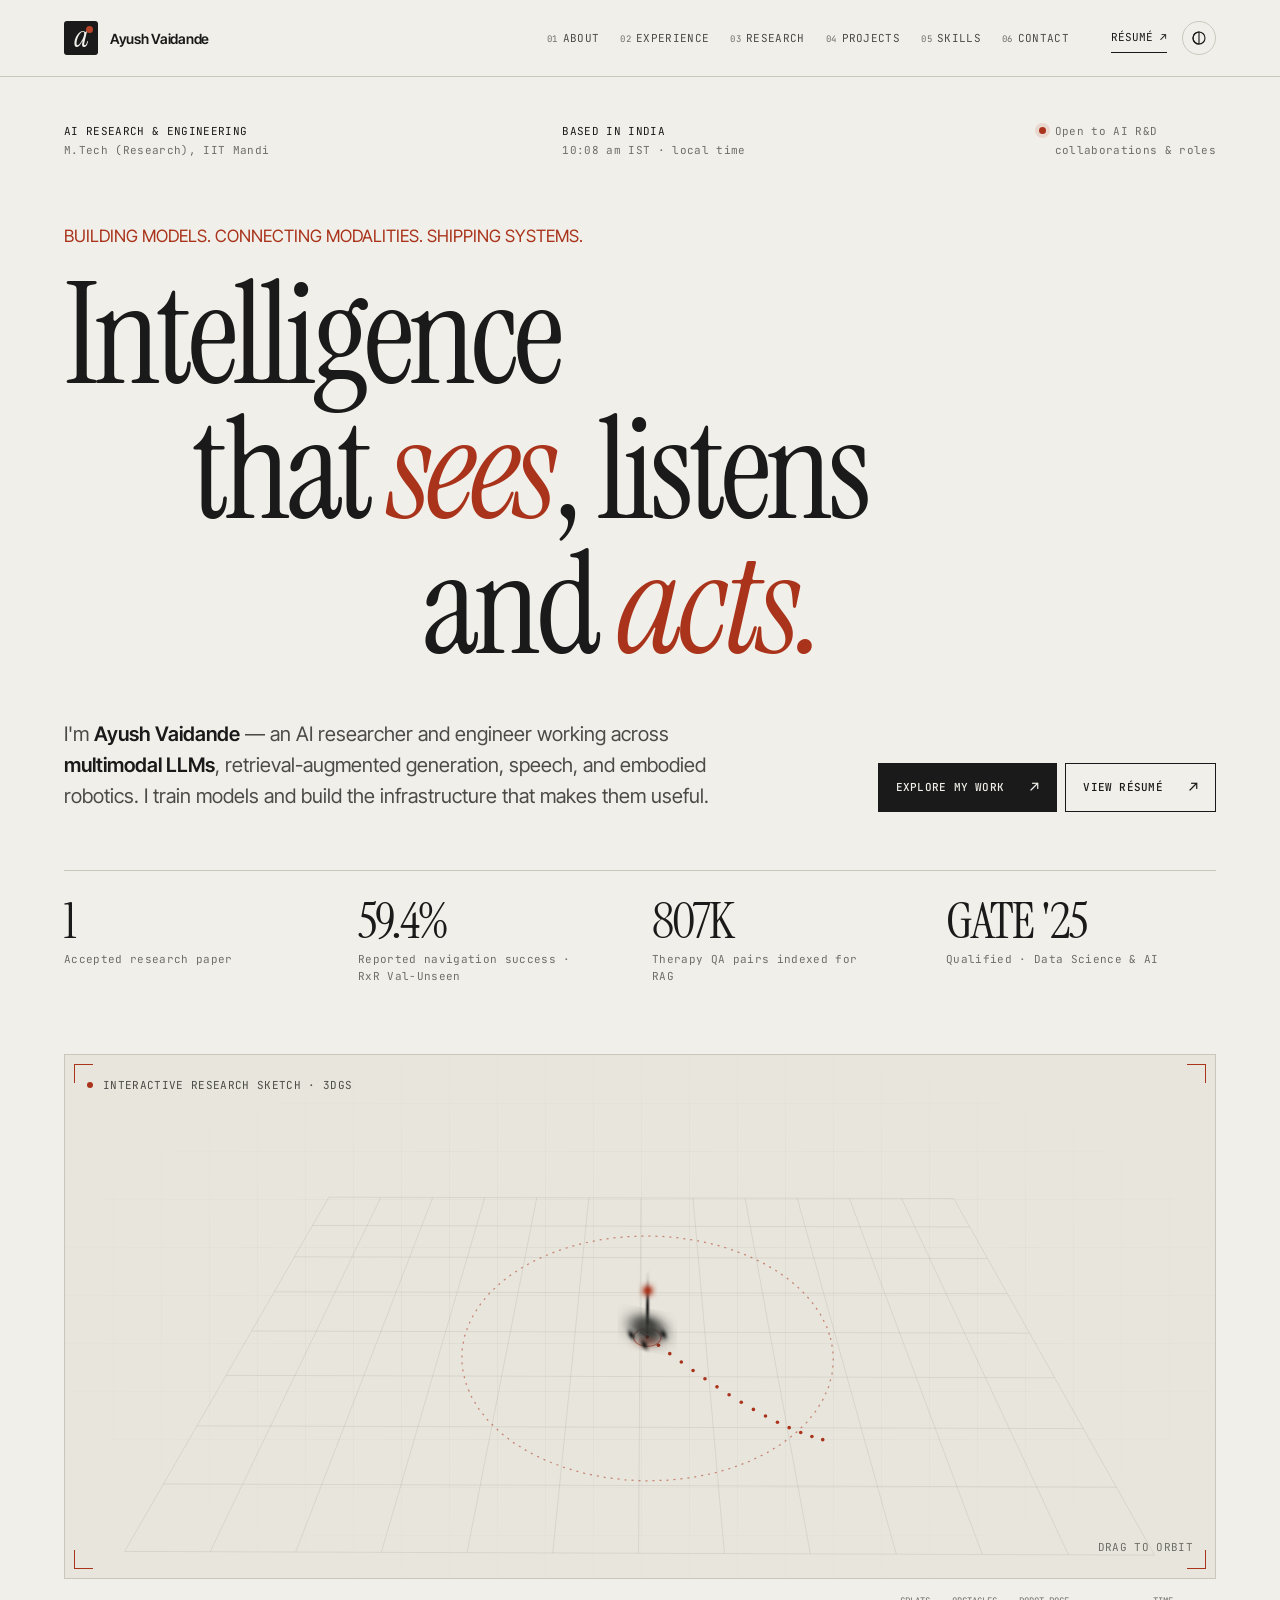
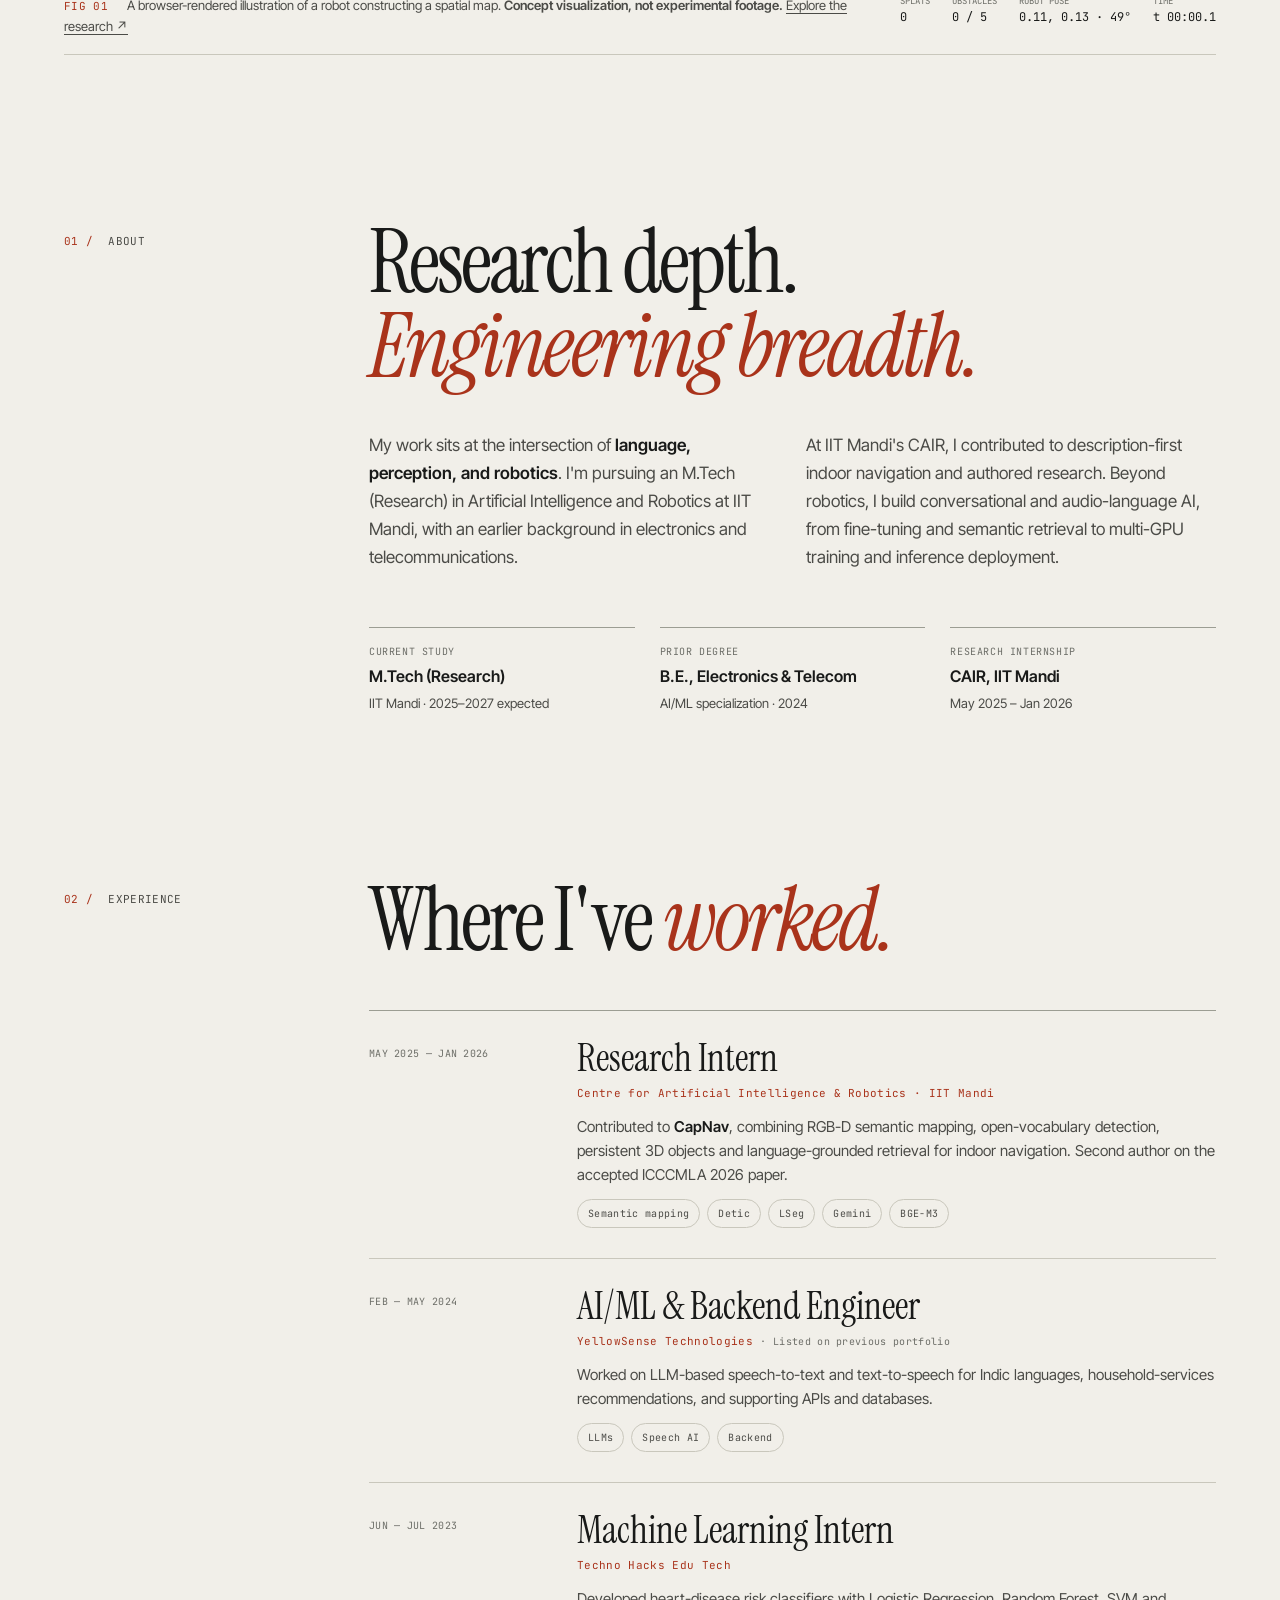
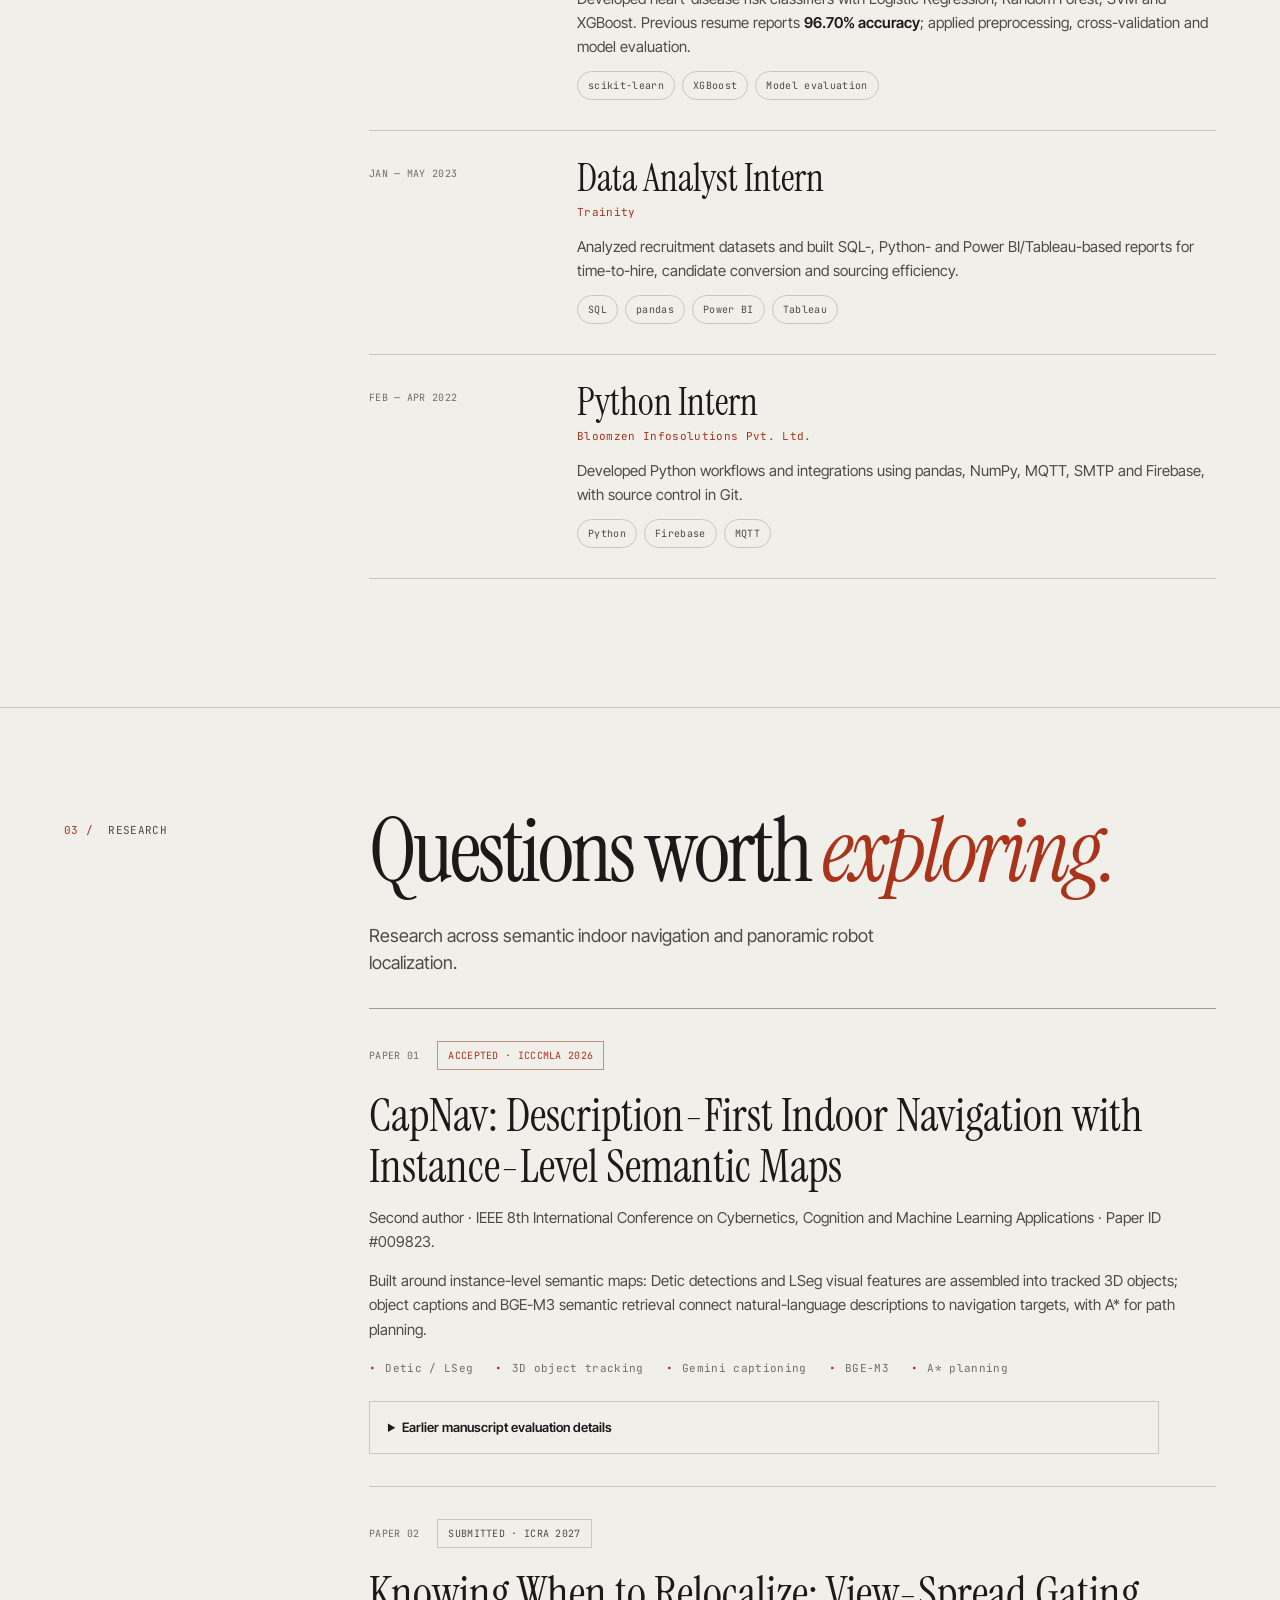
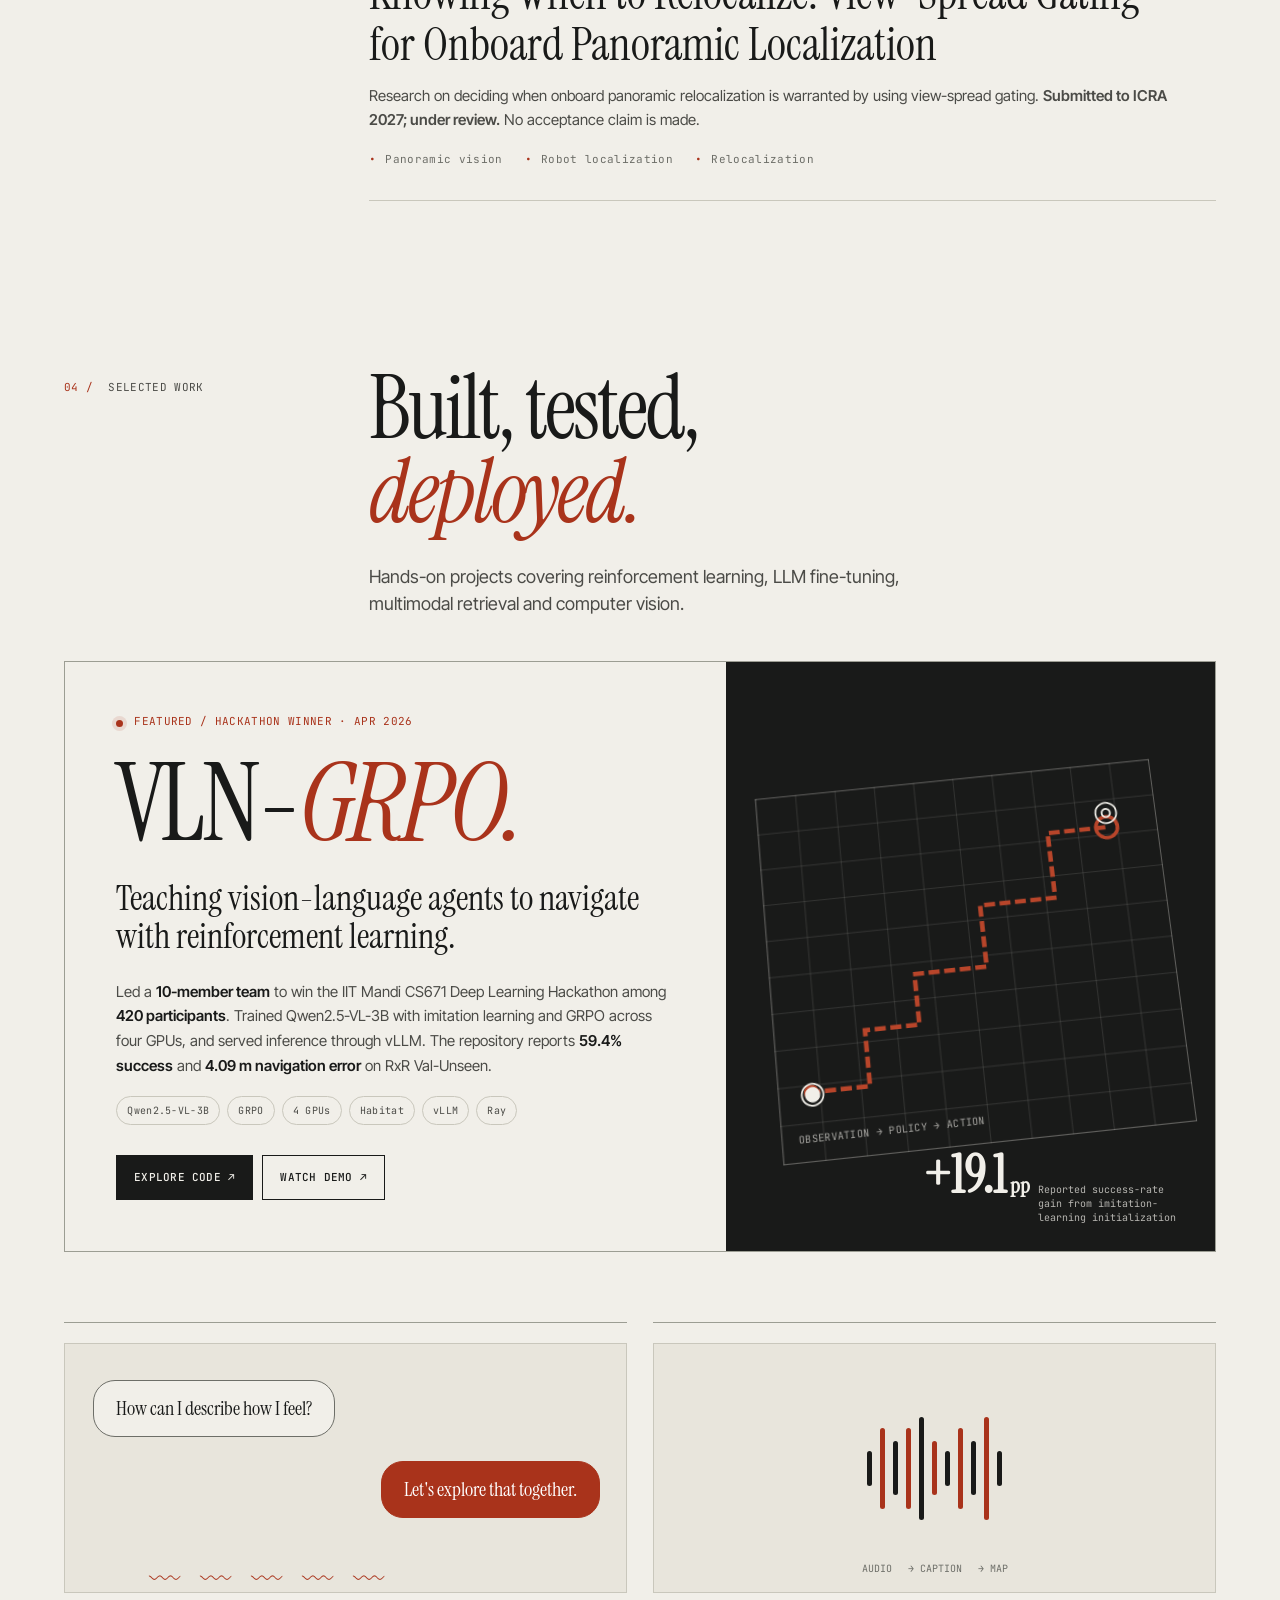
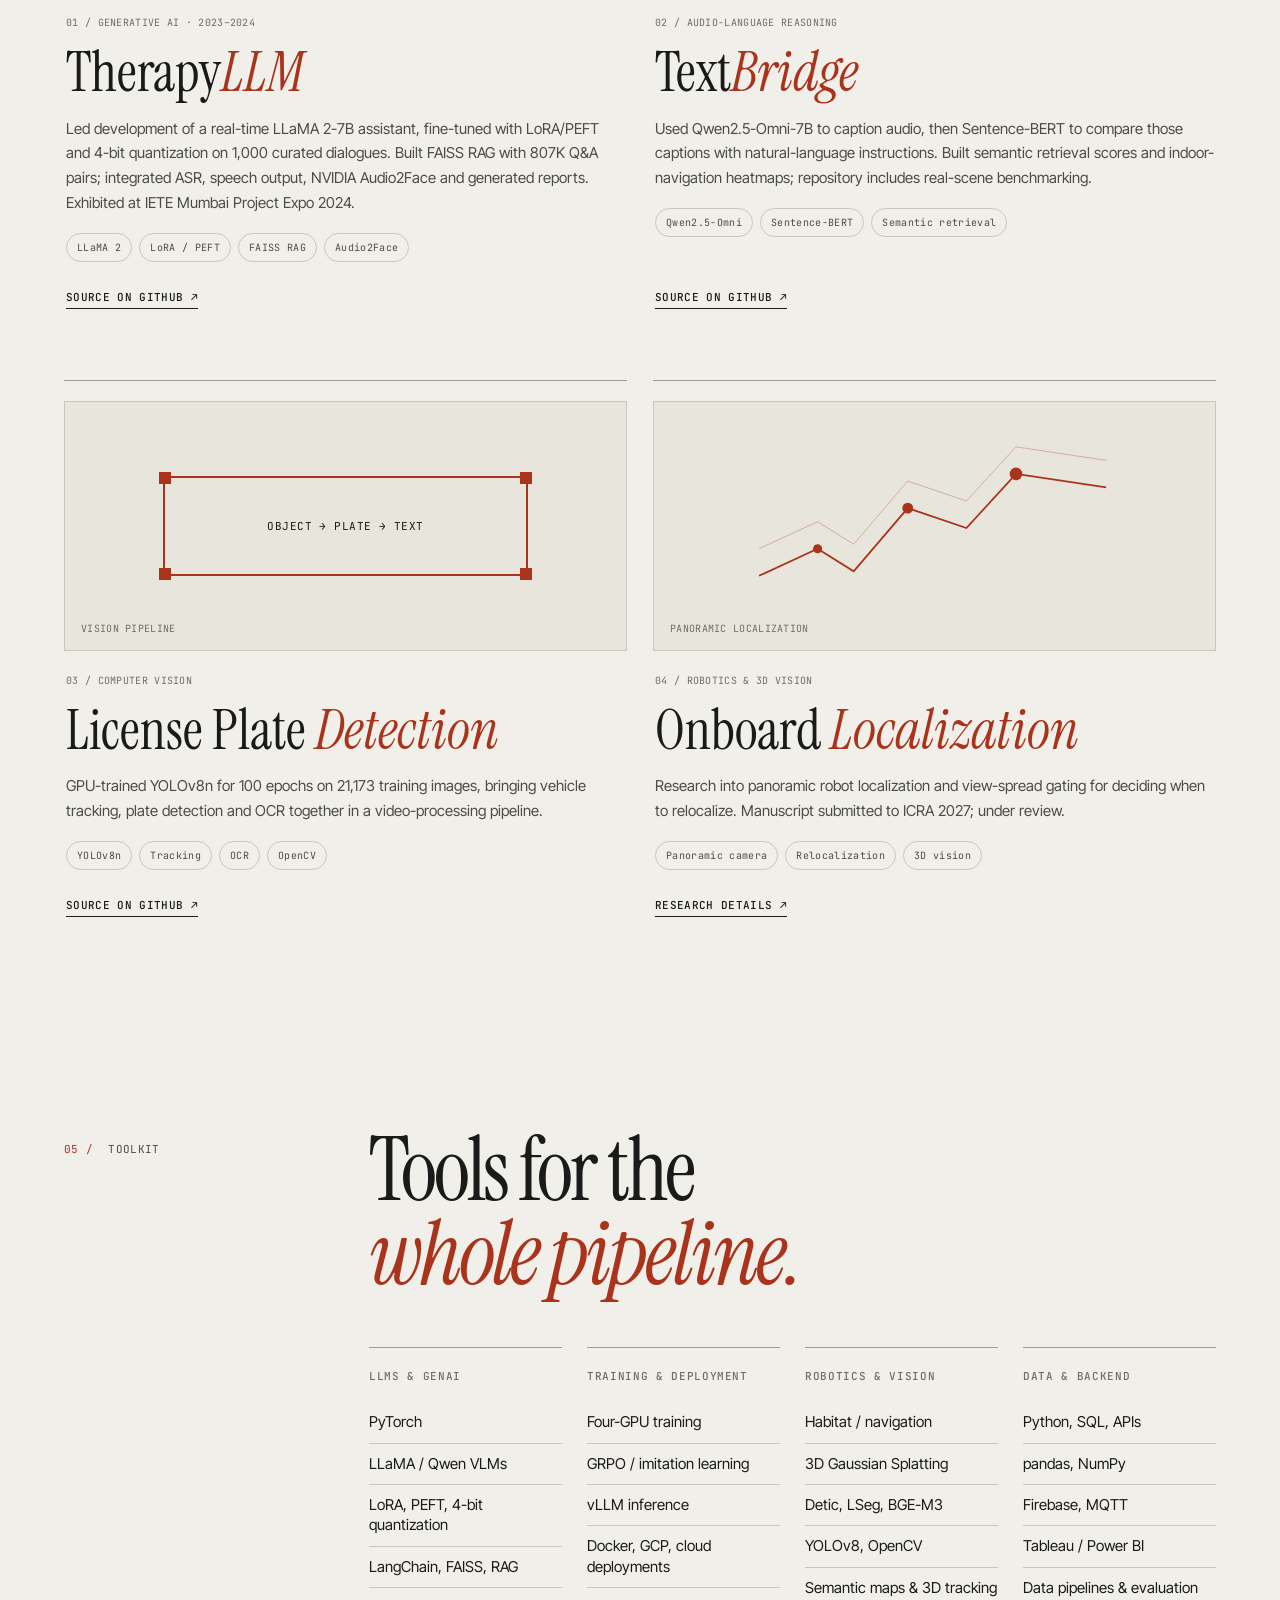
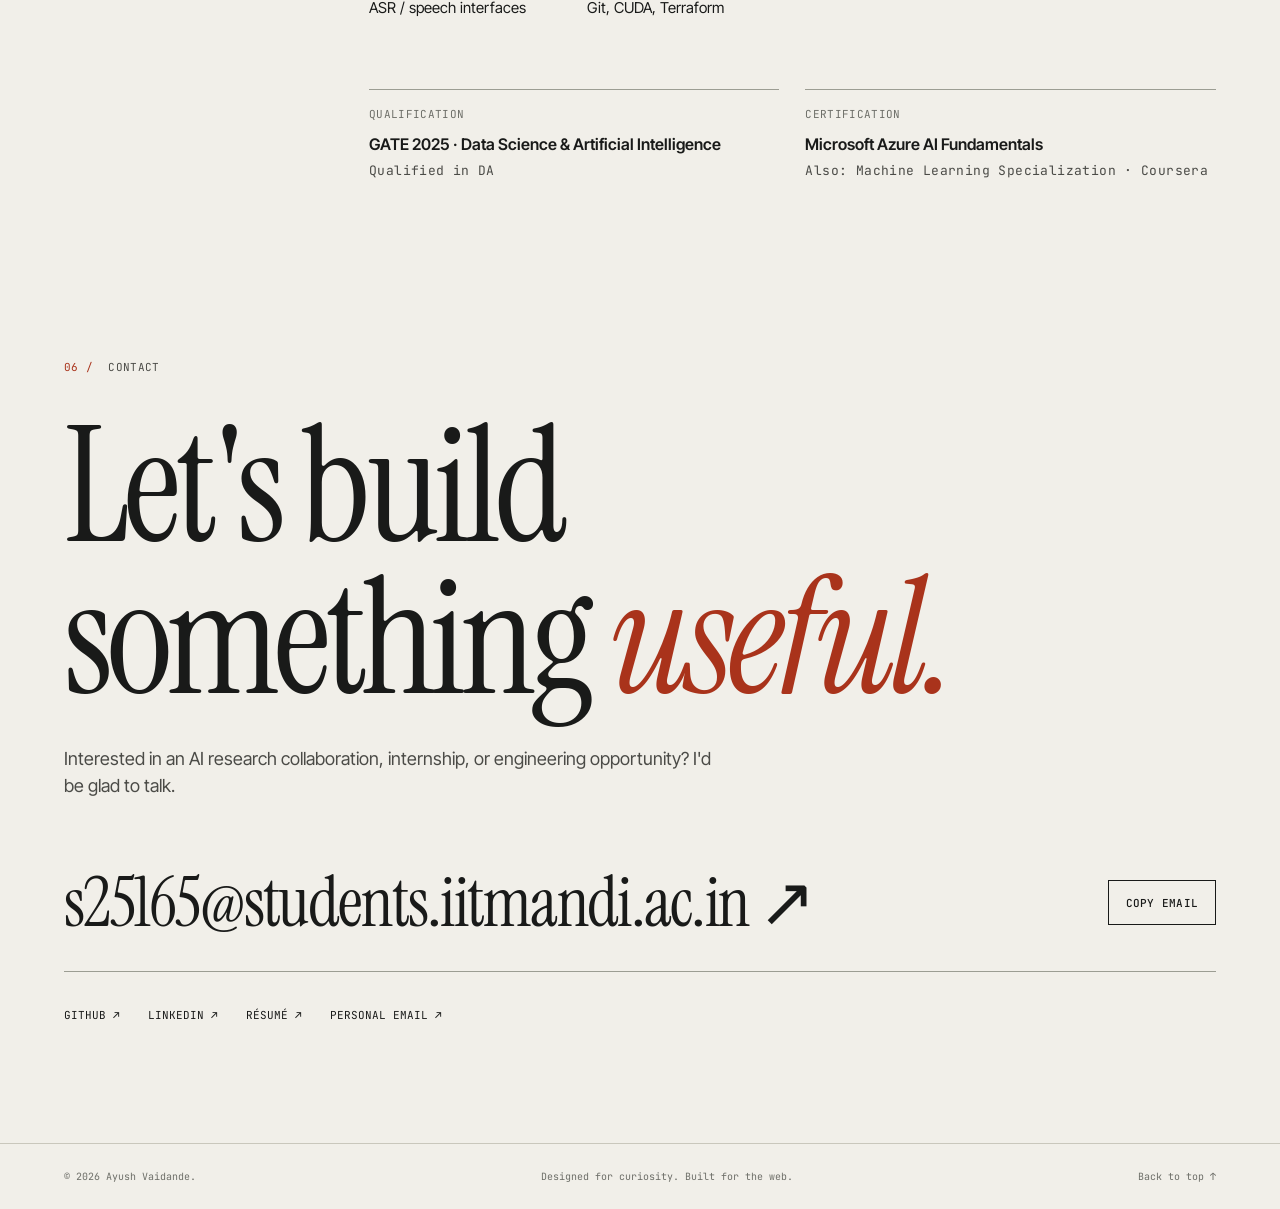
==== commit f541a5c3: "Refresh AI research portfolio and resume link Co-Authored-By: Claude Haiku 5.5 <noreply@anthropic.co" ====
--- a/index.html
+++ b/index.html
@@ -1,448 +1,99 @@
 <!DOCTYPE html>
 <html lang="en">
 <head>
-    <meta charset="UTF-8">
-    <meta name="viewport" content="width=device-width, initial-scale=1.0">
-    <title>Ayush Vaidande — AI & Robotics Researcher</title>
-    <meta name="description" content="Portfolio of Ayush Vaidande, AI & Robotics researcher at CAIR, IIT Mandi. Camera-only perception for mobile robots, 3D vision, large language models, speech and backend engineering.">
-    <meta property="og:title" content="Ayush Vaidande — AI & Robotics Researcher">
-    <meta property="og:description" content="Teaching robots to see with a single 360° camera. AI & Robotics researcher at CAIR, IIT Mandi.">
-    <meta property="og:type" content="website">
-    <meta property="og:url" content="https://theiotguy.github.io/portfolio/">
-    <meta name="theme-color" content="#f1efe8">
-    <link rel="icon" href="data:image/svg+xml,<svg xmlns='http://www.w3.org/2000/svg' viewBox='0 0 100 100'><rect width='100' height='100' rx='22' fill='%23151513'/><circle cx='74' cy='28' r='9' fill='%23e5461f'/><text x='44' y='70' text-anchor='middle' font-size='54' font-style='italic' font-family='Georgia,serif' fill='%23f1efe8'>a</text></svg>">
-    <link rel="preconnect" href="https://fonts.googleapis.com">
-    <link rel="preconnect" href="https://fonts.gstatic.com" crossorigin>
-    <link href="https://fonts.googleapis.com/css2?family=Instrument+Serif:ital@0;1&family=Inter+Tight:wght@400;500;600&family=JetBrains+Mono:wght@400;500&display=swap" rel="stylesheet">
-    <link rel="stylesheet" href="css/style.css">
-    <script>
-        // Resolve the theme before first paint: saved choice, else the system setting
-        document.documentElement.classList.add('js');
-        (function () {
-            var t = null;
-            try { t = localStorage.getItem('theme'); } catch (e) {}
-            if (t !== 'light' && t !== 'dark') t = matchMedia('(prefers-color-scheme: dark)').matches ? 'dark' : 'light';
-            document.documentElement.dataset.theme = t;
-        })();
-    </script>
+  <meta charset="utf-8">
+  <meta name="viewport" content="width=device-width, initial-scale=1">
+  <meta name="color-scheme" content="light dark">
+  <title>Ayush Vaidande — AI Researcher · Multimodal Systems &amp; Robotics</title>
+  <meta name="description" content="Ayush Vaidande is an AI and robotics researcher at IIT Mandi, building multimodal LLMs, retrieval-augmented AI, robot perception, and GPU-trained navigation systems. Explore research, projects, publications, and resume.">
+  <meta name="theme-color" content="#f1efe9">
+  <meta property="og:type" content="website">
+  <meta property="og:title" content="Ayush Vaidande — AI Research & Engineering">
+  <meta property="og:description" content="Multimodal LLMs, retrieval systems, robot navigation and AI infrastructure. Research and projects by Ayush Vaidande.">
+  <meta property="og:url" content="https://theiotguy.github.io/portfolio/">
+  <link rel="canonical" href="https://theiotguy.github.io/portfolio/">
+  <link rel="icon" href="data:image/svg+xml,%3Csvg xmlns='http://www.w3.org/2000/svg' viewBox='0 0 64 64'%3E%3Crect width='64' height='64' rx='15' fill='%23181919'/%3E%3Ctext x='32' y='47' font-family='Georgia' font-size='50' font-style='italic' text-anchor='middle' fill='%23f1efe9'%3Ea%3C/text%3E%3Ccircle cx='47' cy='16' r='6' fill='%23b83d20'/%3E%3C/svg%3E">
+  <link rel="preconnect" href="https://fonts.googleapis.com">
+  <link rel="preconnect" href="https://fonts.gstatic.com" crossorigin>
+  <link href="https://fonts.googleapis.com/css2?family=Instrument+Serif:ital@0;1&family=Inter+Tight:wght@400;500;600;700&family=JetBrains+Mono:wght@400;500;600&display=swap" rel="stylesheet">
+  <link rel="stylesheet" href="css/style.css">
+  <script>
+    document.documentElement.classList.add('js');
+    (() => {try {let theme=localStorage.getItem('theme');if(theme!=='light'&&theme!=='dark')theme=window.matchMedia('(prefers-color-scheme: dark)').matches?'dark':'light';document.documentElement.dataset.theme=theme;}catch(e){document.documentElement.dataset.theme='light';}})();
+  </script>
+  <script type="application/ld+json">{"@context":"https://schema.org","@type":"Person","name":"Ayush Ravindra Vaidande","url":"https://theiotguy.github.io/portfolio/","email":"mailto:s25165@students.iitmandi.ac.in","alumniOf":{"@type":"CollegeOrUniversity","name":"Shivajirao Jondhale College of Engineering"},"affiliation":{"@type":"CollegeOrUniversity","name":"Indian Institute of Technology Mandi"},"sameAs":["https://github.com/THEIOTGUY","https://www.linkedin.com/in/ayush-vaidande-383998218/"]}</script>
 </head>
 <body>
-    <a class="skip" href="#main">Skip to content</a>
+<a class="skip" href="#main">Skip to main content</a>
+<header class="site-header">
+  <div class="wrap header-inner">
+    <a class="brand" href="#top" aria-label="Ayush Vaidande, home"><span class="brand-mark" aria-hidden="true">a<span class="brand-dot"></span></span><span class="brand-name">Ayush Vaidande</span></a>
+    <nav class="nav" id="nav" aria-label="Primary navigation">
+      <a class="nav-link" href="#about"><span>01</span>About</a>
+      <a class="nav-link" href="#experience"><span>02</span>Experience</a>
+      <a class="nav-link" href="#research"><span>03</span>Research</a>
+      <a class="nav-link" href="#work"><span>04</span>Projects</a>
+      <a class="nav-link" href="#skills"><span>05</span>Skills</a>
+      <a class="nav-link" href="#contact"><span>06</span>Contact</a>
+      <a class="nav-link mobile-resume" href="https://drive.google.com/file/d/1GcUx9p0rFMbqdpmThmN70M3OXyEjYob3/view?usp=drivesdk" target="_blank" rel="noopener noreferrer">Résumé ↗</a>
+    </nav>
+    <div class="header-actions">
+      <a class="resume-link" href="https://drive.google.com/file/d/1GcUx9p0rFMbqdpmThmN70M3OXyEjYob3/view?usp=drivesdk" target="_blank" rel="noopener noreferrer">Résumé <span aria-hidden="true">↗</span></a>
+      <button class="icon-btn theme-toggle" id="theme-toggle" type="button" aria-label="Switch theme" title="Toggle light and dark theme"><svg viewBox="0 0 24 24" fill="none" stroke="currentColor" stroke-width="1.5" aria-hidden="true"><circle cx="12" cy="12" r="8"/><path d="M12 4a8 8 0 0 0 0 16z"/></svg></button>
+      <button class="icon-btn menu-btn" id="menu-btn" type="button" aria-label="Open menu" aria-expanded="false" aria-controls="nav"><span></span><span></span></button>
+    </div>
+  </div>
+  <div class="progress" id="progress" aria-hidden="true"></div>
+</header>
+<main id="main">
+  <section class="hero" id="top" aria-labelledby="hero-title">
+    <div class="wrap">
+      <div class="hero-meta reveal"><p>AI RESEARCH &amp; ENGINEERING<br><span>M.Tech (Research), IIT Mandi</span></p><p>BASED IN INDIA<br><span><time id="clock">IST</time> · local time</span></p><p class="hero-status"><span class="live-dot" aria-hidden="true"></span><span>Open to AI R&amp;D<br>collaborations &amp; roles</span></p></div>
+      <p class="hero-eyebrow reveal">Building models. Connecting modalities. Shipping systems.</p>
+      <h1 class="display hero-title" id="hero-title"><span class="line reveal">Intelligence</span><span class="line reveal">that <em>sees</em>, listens</span><span class="line reveal">and <em>acts.</em></span></h1>
+      <div class="hero-foot"><p class="hero-lede reveal">I'm <strong>Ayush Vaidande</strong> — an AI researcher and engineer working across <strong>multimodal LLMs</strong>, retrieval-augmented generation, speech, and embodied robotics. I train models and build the infrastructure that makes them useful.</p><div class="hero-cta reveal"><a class="btn btn-solid" href="#work">Explore my work <span class="arr" aria-hidden="true">↗</span></a><a class="btn btn-line" href="https://drive.google.com/file/d/1GcUx9p0rFMbqdpmThmN70M3OXyEjYob3/view?usp=drivesdk" target="_blank" rel="noopener noreferrer">View résumé <span class="arr" aria-hidden="true">↗</span></a></div></div>
+      <div class="impact reveal" aria-label="Highlights"><div><strong>1</strong><span>Accepted research paper</span></div><div><strong>59.4%</strong><span>Reported navigation success · RxR Val-Unseen</span></div><div><strong>807K</strong><span>Therapy QA pairs indexed for RAG</span></div><div><strong>GATE '25</strong><span>Qualified · Data Science & AI</span></div></div>
+    </div>
+    <figure class="fig reveal"><div class="wrap"><div class="fig-frame"><canvas id="map-canvas" role="img" aria-label="Interactive stylized 3D point-cloud visualization of a robot mapping an indoor environment. Drag to orbit the view."></canvas><span class="corner tl"></span><span class="corner tr"></span><span class="corner bl"></span><span class="corner br"></span><div class="fig-overlay"><span class="fig-tag"><span class="rec" aria-hidden="true"></span>INTERACTIVE RESEARCH SKETCH · 3DGS</span><span class="fig-hint">Drag to orbit</span></div></div><div class="fig-bar"><figcaption><span class="fig-no">FIG 01</span> A browser-rendered illustration of a robot constructing a spatial map. <strong>Concept visualization, not experimental footage.</strong> <a href="#research">Explore the research ↗</a></figcaption><dl class="readout"><div><dt>Splats</dt><dd id="hud-splats">—</dd></div><div><dt>Obstacles</dt><dd id="hud-obs">—</dd></div><div><dt>Robot pose</dt><dd id="hud-pose">—</dd></div><div><dt>Time</dt><dd id="hud-time">—</dd></div></dl></div></div></figure>
+  </section>
 
-    <header class="site-header">
-        <div class="wrap header-inner">
-            <a href="#top" class="brand" aria-label="Ayush Vaidande, back to top">
-                <span class="brand-mark" aria-hidden="true">a<i></i></span>
-                <span class="brand-name">Ayush Vaidande</span>
-            </a>
+  <section class="section" id="about" aria-labelledby="about-head"><div class="wrap grid"><div class="sec-label reveal"><span class="idx">01 /</span><span>ABOUT</span></div><div class="sec-body"><h2 class="display section-title reveal" id="about-head">Research depth.<br><em>Engineering breadth.</em></h2><div class="prose-cols"><p class="reveal">My work sits at the intersection of <strong>language, perception, and robotics</strong>. I'm pursuing an M.Tech (Research) in Artificial Intelligence and Robotics at IIT Mandi, with an earlier background in electronics and telecommunications.</p><p class="reveal">At IIT Mandi's CAIR, I contributed to description-first indoor navigation and authored research. Beyond robotics, I build conversational and audio-language AI, from fine-tuning and semantic retrieval to multi-GPU training and inference deployment.</p></div><div class="facts reveal"><div><span class="fact-label">CURRENT STUDY</span><strong>M.Tech (Research)</strong><span>IIT Mandi · 2025–2027 expected</span></div><div><span class="fact-label">PRIOR DEGREE</span><strong>B.E., Electronics & Telecom</strong><span>AI/ML specialization · 2024</span></div><div><span class="fact-label">RESEARCH INTERNSHIP</span><strong>CAIR, IIT Mandi</strong><span>May 2025 – Jan 2026</span></div></div></div></div></section>
 
-            <nav class="nav" id="nav" aria-label="Primary">
-                <a href="#about" class="nav-link"><span>01</span>About</a>
-                <a href="#experience" class="nav-link"><span>02</span>Experience</a>
-                <a href="#work" class="nav-link"><span>03</span>Work</a>
-                <a href="#skills" class="nav-link"><span>04</span>Skills</a>
-                <a href="#contact" class="nav-link"><span>05</span>Contact</a>
-                <a class="nav-link nav-resume" href="https://drive.google.com/file/d/1cmyNAwaTPMI711NV79v79b0C638KyBhz/view?usp=sharing" target="_blank" rel="noopener"><span>↗</span>Résumé</a>
-            </nav>
+  <section class="section" id="experience" aria-labelledby="experience-head"><div class="wrap grid"><div class="sec-label reveal"><span class="idx">02 /</span><span>EXPERIENCE</span></div><div class="sec-body"><h2 class="display section-title reveal" id="experience-head">Where I've <em>worked.</em></h2><div class="timeline">
+    <article class="job reveal"><div class="job-date">MAY 2025 — JAN 2026</div><div class="job-main"><h3>Research Intern</h3><p class="job-org">Centre for Artificial Intelligence &amp; Robotics · IIT Mandi</p><p>Contributed to <strong>CapNav</strong>, combining RGB-D semantic mapping, open-vocabulary detection, persistent 3D objects and language-grounded retrieval for indoor navigation. Second author on the accepted ICCCMLA 2026 paper.</p><ul class="tags"><li>Semantic mapping</li><li>Detic</li><li>LSeg</li><li>Gemini</li><li>BGE-M3</li></ul></div></article>
+    <article class="job reveal"><div class="job-date">FEB — MAY 2024</div><div class="job-main"><h3>AI/ML &amp; Backend Engineer</h3><p class="job-org">YellowSense Technologies <span class="footnote-mark">· Listed on previous portfolio</span></p><p>Worked on LLM-based speech-to-text and text-to-speech for Indic languages, household-services recommendations, and supporting APIs and databases.</p><ul class="tags"><li>LLMs</li><li>Speech AI</li><li>Backend</li></ul></div></article>
+    <article class="job reveal"><div class="job-date">JUN — JUL 2023</div><div class="job-main"><h3>Machine Learning Intern</h3><p class="job-org">Techno Hacks Edu Tech</p><p>Developed heart-disease risk classifiers with Logistic Regression, Random Forest, SVM and XGBoost. Previous resume reports <strong>96.70% accuracy</strong>; applied preprocessing, cross-validation and model evaluation.</p><ul class="tags"><li>scikit-learn</li><li>XGBoost</li><li>Model evaluation</li></ul></div></article>
+    <article class="job reveal"><div class="job-date">JAN — MAY 2023</div><div class="job-main"><h3>Data Analyst Intern</h3><p class="job-org">Trainity</p><p>Analyzed recruitment datasets and built SQL-, Python- and Power BI/Tableau-based reports for time-to-hire, candidate conversion and sourcing efficiency.</p><ul class="tags"><li>SQL</li><li>pandas</li><li>Power BI</li><li>Tableau</li></ul></div></article>
+    <article class="job reveal"><div class="job-date">FEB — APR 2022</div><div class="job-main"><h3>Python Intern</h3><p class="job-org">Bloomzen Infosolutions Pvt. Ltd.</p><p>Developed Python workflows and integrations using pandas, NumPy, MQTT, SMTP and Firebase, with source control in Git.</p><ul class="tags"><li>Python</li><li>Firebase</li><li>MQTT</li></ul></div></article>
+  </div></div></div></section>
 
-            <div class="header-actions">
-                <a class="resume-link" href="https://drive.google.com/file/d/1cmyNAwaTPMI711NV79v79b0C638KyBhz/view?usp=sharing" target="_blank" rel="noopener">Résumé <span aria-hidden="true">↗</span></a>
-                <button class="icon-btn" id="theme-toggle" type="button" aria-label="Switch theme">
-                    <svg viewBox="0 0 24 24" aria-hidden="true"><circle cx="12" cy="12" r="8.5"/><path d="M12 3.5a8.5 8.5 0 0 1 0 17z" class="fill"/></svg>
-                </button>
-                <button class="icon-btn menu-btn" id="menu-btn" type="button" aria-label="Open menu" aria-expanded="false" aria-controls="nav">
-                    <span></span><span></span>
-                </button>
-            </div>
-        </div>
-        <div class="progress" id="progress" aria-hidden="true"></div>
-    </header>
+  <section class="section research-section" id="research" aria-labelledby="research-head"><div class="wrap grid"><div class="sec-label reveal"><span class="idx">03 /</span><span>RESEARCH</span></div><div class="sec-body"><h2 class="display section-title reveal" id="research-head">Questions worth <em>exploring.</em></h2><p class="section-note reveal">Research across semantic indoor navigation and panoramic robot localization.</p>
+    <article class="research-paper reveal"><div class="paper-index">PAPER 01 <span class="paper-status">ACCEPTED · ICCCMLA 2026</span></div><h3>CapNav: Description-First Indoor Navigation with Instance-Level Semantic Maps</h3><p>Second author · IEEE 8th International Conference on Cybernetics, Cognition and Machine Learning Applications · Paper ID #009823.</p><p>Built around instance-level semantic maps: Detic detections and LSeg visual features are assembled into tracked 3D objects; object captions and BGE-M3 semantic retrieval connect natural-language descriptions to navigation targets, with A* for path planning.</p><div class="method-row"><span>Detic / LSeg</span><span>3D object tracking</span><span>Gemini captioning</span><span>BGE-M3</span><span>A* planning</span></div><details class="research-note"><summary>Earlier manuscript evaluation details</summary><p>An earlier, rejected conference draft reported 56.6% independent subgoal success versus 48.1% for VLMaps on 364 <strong>category-only</strong> subgoals. This is not presented as a separately accepted paper or independently verified final ICCCMLA result.</p><a href="https://openreview.net/pdf?id=zZvrFzDkwF" target="_blank" rel="noopener noreferrer">Read earlier technical draft ↗</a></details></article>
+    <article class="research-paper reveal"><div class="paper-index">PAPER 02 <span class="paper-status review">SUBMITTED · ICRA 2027</span></div><h3>Knowing When to Relocalize: View-Spread Gating for Onboard Panoramic Localization</h3><p>Research on deciding when onboard panoramic relocalization is warranted by using view-spread gating. <strong>Submitted to ICRA 2027; under review.</strong> No acceptance claim is made.</p><div class="method-row"><span>Panoramic vision</span><span>Robot localization</span><span>Relocalization</span></div></article>
+  </div></div></section>
 
-    <main id="main">
-        <!-- Hero -->
-        <section class="hero" id="top">
-            <div class="wrap">
-                <div class="hero-meta reveal">
-                    <p>AI &amp; Robotics Researcher<br><span>CAIR, IIT Mandi</span></p>
-                    <p>Mandi, Himachal Pradesh<br><span><time id="clock">IST</time> local time</span></p>
-                    <p class="hero-status"><span class="live-dot" aria-hidden="true"></span>Open to research <br>collaborations</p>
-                </div>
+  <section class="section projects-section" id="work" aria-labelledby="work-head"><div class="wrap grid"><div class="sec-label reveal"><span class="idx">04 /</span><span>SELECTED WORK</span></div><div class="sec-body"><h2 class="display section-title reveal" id="work-head">Built, tested,<br><em>deployed.</em></h2><p class="section-note reveal">Hands-on projects covering reinforcement learning, LLM fine-tuning, multimodal retrieval and computer vision.</p></div></div>
+  <div class="wrap">
+    <article class="feature-project reveal" id="project-vln"><div class="feature-copy"><div class="eyebrow"><span class="live-dot" aria-hidden="true"></span> FEATURED / HACKATHON WINNER · APR 2026</div><h3 class="display">VLN-<em>GRPO.</em></h3><p class="feature-sub">Teaching vision-language agents to navigate with reinforcement learning.</p><p>Led a <strong>10-member team</strong> to win the IIT Mandi CS671 Deep Learning Hackathon among <strong>420 participants</strong>. Trained Qwen2.5-VL-3B with imitation learning and GRPO across four GPUs, and served inference through vLLM. The repository reports <strong>59.4% success</strong> and <strong>4.09 m navigation error</strong> on RxR Val-Unseen.</p><ul class="tags"><li>Qwen2.5-VL-3B</li><li>GRPO</li><li>4 GPUs</li><li>Habitat</li><li>vLLM</li><li>Ray</li></ul><div class="project-actions"><a class="btn btn-solid" href="https://github.com/THEIOTGUY/VLN-GRPO" target="_blank" rel="noopener noreferrer">Explore code ↗</a><a class="btn btn-line" href="https://drive.google.com/file/d/15JzGiJpku2RAGnERenPym_cz7Lz4FsfA/view?usp=drivesdk" target="_blank" rel="noopener noreferrer">Watch demo ↗</a></div></div><div class="feature-visual" aria-label="Illustration of a navigation grid with a highlighted path"><div class="grid-art"><span class="grid-robot">◉</span><span class="grid-goal">◎</span><svg viewBox="0 0 440 400" aria-hidden="true" preserveAspectRatio="none"><path d="M35 328 L98 328 L98 268 L157 268 L157 213 L236 213 L236 145 L319 145 L319 72 L385 72" fill="none" stroke="currentColor" stroke-width="5" stroke-linecap="square" stroke-dasharray="7 10"/><circle cx="35" cy="328" r="8" fill="currentColor"/><circle cx="385" cy="72" r="12" fill="none" stroke="currentColor" stroke-width="4"/></svg><div class="art-label">OBSERVATION → POLICY → ACTION</div></div><div class="feature-stat"><strong>+19.1<span> pp</span></strong><span>Reported success-rate gain from imitation-learning initialization</span></div></div></article>
+    <div class="project-grid">
+      <article class="project-card reveal"><div class="card-art card-art-therapy" aria-hidden="true"><div class="chat-bubble left">How can I describe how I feel?</div><div class="chat-bubble right">Let's explore that together.</div><div class="signal">﹏﹏﹏﹏﹏</div></div><div class="project-info"><div class="eyebrow">01 / GENERATIVE AI · 2023–2024</div><h3>Therapy<em>LLM</em></h3><p>Led development of a real-time LLaMA 2-7B assistant, fine-tuned with LoRA/PEFT and 4-bit quantization on 1,000 curated dialogues. Built FAISS RAG with 807K Q&A pairs; integrated ASR, speech output, NVIDIA Audio2Face and generated reports. Exhibited at IETE Mumbai Project Expo 2024.</p><ul class="tags"><li>LLaMA 2</li><li>LoRA / PEFT</li><li>FAISS RAG</li><li>Audio2Face</li></ul><a class="case-link" href="https://github.com/THEIOTGUY/TherapyLLM" target="_blank" rel="noopener noreferrer">Source on GitHub ↗</a></div></article>
+      <article class="project-card reveal"><div class="card-art card-art-audio" aria-hidden="true"><div class="audio-bars"><span></span><span></span><span></span><span></span><span></span><span></span><span></span><span></span><span></span><span></span><span></span></div><div class="art-trace"><span>AUDIO</span><span>→ CAPTION</span><span>→ MAP</span></div></div><div class="project-info"><div class="eyebrow">02 / AUDIO-LANGUAGE REASONING</div><h3>Text<em>Bridge</em></h3><p>Used Qwen2.5-Omni-7B to caption audio, then Sentence-BERT to compare those captions with natural-language instructions. Built semantic retrieval scores and indoor-navigation heatmaps; repository includes real-scene benchmarking.</p><ul class="tags"><li>Qwen2.5-Omni</li><li>Sentence-BERT</li><li>Semantic retrieval</li></ul><a class="case-link" href="https://github.com/THEIOTGUY/multimodal" target="_blank" rel="noopener noreferrer">Source on GitHub ↗</a></div></article>
+      <article class="project-card reveal"><div class="card-art card-art-vision" aria-hidden="true"><div class="plate-box"><span class="target-corner tl"></span><span class="target-corner tr"></span><span class="target-corner bl"></span><span class="target-corner br"></span><span>OBJECT → PLATE → TEXT</span></div><div class="art-label">VISION PIPELINE</div></div><div class="project-info"><div class="eyebrow">03 / COMPUTER VISION</div><h3>License Plate <em>Detection</em></h3><p>GPU-trained YOLOv8n for 100 epochs on 21,173 training images, bringing vehicle tracking, plate detection and OCR together in a video-processing pipeline.</p><ul class="tags"><li>YOLOv8n</li><li>Tracking</li><li>OCR</li><li>OpenCV</li></ul><a class="case-link" href="https://github.com/THEIOTGUY/yolov8_car_number_plate_detection" target="_blank" rel="noopener noreferrer">Source on GitHub ↗</a></div></article>
+      <article class="project-card reveal"><div class="card-art card-art-research" aria-hidden="true"><svg viewBox="0 0 460 220"><g fill="none" stroke="currentColor"><path d="M35 165L100 135 140 160 200 90 265 112 320 52 420 67" stroke-width="2"/><path d="M35 135L100 105 140 130 200 60 265 82 320 22 420 37" stroke-width="1" opacity=".35"/></g><g fill="currentColor"><circle cx="100" cy="135" r="5"/><circle cx="200" cy="90" r="6"/><circle cx="320" cy="52" r="7"/></g></svg><div class="art-label">PANORAMIC LOCALIZATION</div></div><div class="project-info"><div class="eyebrow">04 / ROBOTICS & 3D VISION</div><h3>Onboard <em>Localization</em></h3><p>Research into panoramic robot localization and view-spread gating for deciding when to relocalize. Manuscript submitted to ICRA 2027; under review.</p><ul class="tags"><li>Panoramic camera</li><li>Relocalization</li><li>3D vision</li></ul><a class="case-link" href="#research">Research details ↗</a></div></article>
+    </div>
+  </div></section>
 
-                <h1 class="display hero-title">
-                    <span class="line reveal">Teaching robots</span>
-                    <span class="line reveal">to <em>see</em> the world</span>
-                    <span class="line reveal">with a single camera.</span>
-                </h1>
+  <section class="section" id="skills" aria-labelledby="skills-head"><div class="wrap grid"><div class="sec-label reveal"><span class="idx">05 /</span><span>TOOLKIT</span></div><div class="sec-body"><h2 class="display section-title reveal" id="skills-head">Tools for the<br><em>whole pipeline.</em></h2><div class="skills-grid">
+    <div class="skill reveal"><h3>LLMs &amp; GenAI</h3><ul><li>PyTorch</li><li>LLaMA / Qwen VLMs</li><li>LoRA, PEFT, 4-bit quantization</li><li>LangChain, FAISS, RAG</li><li>ASR / speech interfaces</li></ul></div>
+    <div class="skill reveal"><h3>Training &amp; deployment</h3><ul><li>Four-GPU training</li><li>GRPO / imitation learning</li><li>vLLM inference</li><li>Docker, GCP, cloud deployments</li><li>Git, CUDA, Terraform</li></ul></div>
+    <div class="skill reveal"><h3>Robotics &amp; vision</h3><ul><li>Habitat / navigation</li><li>3D Gaussian Splatting</li><li>Detic, LSeg, BGE-M3</li><li>YOLOv8, OpenCV</li><li>Semantic maps &amp; 3D tracking</li></ul></div>
+    <div class="skill reveal"><h3>Data &amp; backend</h3><ul><li>Python, SQL, APIs</li><li>pandas, NumPy</li><li>Firebase, MQTT</li><li>Tableau / Power BI</li><li>Data pipelines &amp; evaluation</li></ul></div>
+  </div><div class="credentials reveal"><div><span class="fact-label">QUALIFICATION</span><strong>GATE 2025 · Data Science &amp; Artificial Intelligence</strong><span>Qualified in DA</span></div><div><span class="fact-label">CERTIFICATION</span><strong>Microsoft Azure AI Fundamentals</strong><span>Also: Machine Learning Specialization · Coursera</span></div></div></div></div></section>
 
-                <div class="hero-foot">
-                    <p class="hero-lede reveal">
-                        I'm <strong>Ayush Vaidande</strong>. I build AI that has to work outside the notebook:
-                        perception for autonomous mobile robots, language and speech models for Indic
-                        languages, and the backends that ship them.
-                    </p>
-                    <div class="hero-cta reveal">
-                        <a href="#work" class="btn btn-solid">Selected work <span class="arr" aria-hidden="true">→</span></a>
-                        <a href="#contact" class="btn btn-line">Get in touch</a>
-                    </div>
-                </div>
-            </div>
-
-            <!-- Figure 1: the live splat-map simulation -->
-            <figure class="fig reveal">
-                <div class="wrap">
-                    <div class="fig-frame">
-                        <canvas id="map-canvas" role="img" aria-label="Animated Gaussian-splat map of a room being built by a small robot as it drives a figure-eight"></canvas>
-                        <span class="corner tl" aria-hidden="true"></span><span class="corner tr" aria-hidden="true"></span>
-                        <span class="corner bl" aria-hidden="true"></span><span class="corner br" aria-hidden="true"></span>
-                        <p class="fig-tag"><span class="rec" aria-hidden="true"></span>Live · 3D Gaussian Splatting</p>
-                        <p class="fig-hint">Drag to orbit</p>
-                    </div>
-                    <div class="fig-bar">
-                        <figcaption>
-                            <span class="fig-no">Fig. 1</span>
-                            A robot maps a room using one 360° camera, then marks obstacles in the map.
-                            A running sketch of <a href="#project-amr">my current research</a>, rendered in your browser.
-                        </figcaption>
-                        <dl class="readout" aria-label="Simulation readout">
-                            <div><dt>Splats</dt><dd id="hud-splats">0</dd></div>
-                            <div><dt>Obstacles</dt><dd id="hud-obs">0</dd></div>
-                            <div><dt>Pose</dt><dd id="hud-pose">0.00, 0.00</dd></div>
-                            <div><dt>Clock</dt><dd id="hud-time">t 00:00.0</dd></div>
-                        </dl>
-                    </div>
-                </div>
-            </figure>
-        </section>
-
-        <!-- About -->
-        <section class="section" id="about">
-            <div class="wrap grid">
-                <header class="sec-label reveal">
-                    <p class="idx">01</p>
-                    <p>About</p>
-                </header>
-
-                <div class="sec-body">
-                    <p class="lead reveal">
-                        I started in electronics, moved through language models and speech,
-                        and now build <em>the eyes</em> of mobile robots.
-                    </p>
-
-                    <div class="prose cols reveal">
-                        <p>
-                            My degree is in Electronics &amp; Telecommunication with honours in AI/ML.
-                            It gave me a grounding in deep learning, NLP and computer vision, and in the
-                            signals and hardware that robotics runs on.
-                        </p>
-                        <p>
-                            Today I'm an AI &amp; Robotics researcher at CAIR, IIT Mandi. Before that, at
-                            YellowSense Technologies, I built generative models with speech-to-text and
-                            text-to-speech for Indic languages, along with the APIs and databases behind them.
-                            I'm driven by LLMs, AI research and well-engineered backends.
-                        </p>
-                    </div>
-
-                    <dl class="facts">
-                        <div class="reveal">
-                            <dt>Education</dt>
-                            <dd>B.E. Electronics &amp; Telecommunication<span>Honours in AI/ML</span></dd>
-                        </div>
-                        <div class="reveal">
-                            <dt>Currently</dt>
-                            <dd>AI &amp; Robotics Researcher<span>CAIR, IIT Mandi · since Jun 2024</span></dd>
-                        </div>
-                        <div class="reveal">
-                            <dt>Interests</dt>
-                            <dd>Robot perception, 3D vision<span>LLMs · Speech</span></dd>
-                        </div>
-                        <div class="reveal">
-                            <dt>Credential</dt>
-                            <dd>GATE 2024, DS &amp; AI<span>Qualified · IISc Bangalore</span></dd>
-                        </div>
-                    </dl>
-                </div>
-            </div>
-        </section>
-
-        <!-- Experience -->
-        <section class="section" id="experience">
-            <div class="wrap grid">
-                <header class="sec-label reveal">
-                    <p class="idx">02</p>
-                    <p>Experience</p>
-                </header>
-
-                <div class="sec-body">
-                    <h2 class="display sec-title reveal">Where I've <em>worked</em>.</h2>
-
-                    <ol class="ledger">
-                        <li class="ledger-row reveal">
-                            <p class="ledger-date"><span class="live-dot" aria-hidden="true"></span>Jun 2024 — Now</p>
-                            <div class="ledger-main">
-                                <h3>AI &amp; Robotics Researcher</h3>
-                                <p class="ledger-org">Centre for Artificial Intelligence &amp; Robotics, IIT Mandi</p>
-                            </div>
-                            <div class="ledger-detail">
-                                <p>Research on perception for autonomous mobile robots: building monocular 3D Gaussian Splatting maps from a single 360° camera and detecting obstacles for navigation.</p>
-                                <ul class="tags"><li>Robotics</li><li>360° vision</li><li>3DGS</li><li>Computer vision</li></ul>
-                            </div>
-                        </li>
-                        <li class="ledger-row reveal">
-                            <p class="ledger-date">Feb — May 2024</p>
-                            <div class="ledger-main">
-                                <h3>AI/ML &amp; Backend Engineer</h3>
-                                <p class="ledger-org">YellowSense Technologies</p>
-                            </div>
-                            <div class="ledger-detail">
-                                <p>Built generative LLMs with TTS/STT for Indic languages, an AI-driven recommendation system for household services, and the databases and APIs that serve them.</p>
-                                <ul class="tags"><li>LLM</li><li>TTS / STT</li><li>RecSys</li><li>Backend</li></ul>
-                            </div>
-                        </li>
-                        <li class="ledger-row reveal">
-                            <p class="ledger-date">Jun — Jul 2023</p>
-                            <div class="ledger-main">
-                                <h3>Machine Learning Intern</h3>
-                                <p class="ledger-org">Techno Hacks Edu Tech</p>
-                            </div>
-                            <div class="ledger-detail">
-                                <p>Data preprocessing, model development and collaborative problem-solving with Python and ML frameworks.</p>
-                                <ul class="tags"><li>Python</li><li>Machine learning</li></ul>
-                            </div>
-                        </li>
-                    </ol>
-                </div>
-            </div>
-        </section>
-
-        <!-- Work -->
-        <section class="section" id="work">
-            <div class="wrap grid">
-                <header class="sec-label reveal">
-                    <p class="idx">03</p>
-                    <p>Selected work</p>
-                </header>
-
-                <div class="sec-body">
-                    <h2 class="display sec-title reveal">Things I've <em>built</em>.</h2>
-                </div>
-            </div>
-
-            <!-- Featured case study -->
-            <article class="case case--feature" id="project-amr">
-                <div class="wrap">
-                    <div class="case-head reveal">
-                        <p class="case-no">A</p>
-                        <div>
-                            <p class="case-meta"><span class="status"><span class="live-dot" aria-hidden="true"></span>Ongoing research</span><span>CAIR, IIT Mandi</span><span>2024 —</span></p>
-                            <h3 class="display case-title">Camera-only mapping for mobile robots</h3>
-                        </div>
-                    </div>
-
-                    <div class="case-intro">
-                        <p class="reveal">
-                            Autonomous mobile robots usually lean on LiDAR or depth sensors to understand a room.
-                            This work asks how far one 360° camera can go on its own. Monocular imagery is
-                            reconstructed into a 3D Gaussian Splatting map, and that map is used to detect
-                            obstacles for navigation.
-                        </p>
-                        <ul class="tags reveal"><li>360° vision</li><li>3D Gaussian Splatting</li><li>Monocular mapping</li><li>Obstacle detection</li><li>AMR</li></ul>
-                    </div>
-
-                    <ol class="pipeline" aria-label="Pipeline, from camera frame to navigation">
-                        <li class="stage reveal">
-                            <div class="stage-art" aria-hidden="true">
-                                <svg viewBox="0 0 200 120">
-                                    <path class="a-line" d="M50 0V120M100 0V120M150 0V120"/>
-                                    <path class="a-line a-dash" d="M0 60H200"/>
-                                    <path class="a-curve" d="M0 38Q50 14 100 38T200 38"/>
-                                    <path class="a-curve" d="M0 82Q50 106 100 82T200 82"/>
-                                    <rect class="a-box" x="118" y="44" width="30" height="30" rx="1"/>
-                                </svg>
-                            </div>
-                            <p class="stage-k"><span>a</span>Capture</p>
-                            <p class="stage-v">One equirectangular 360° frame. No LiDAR, no depth.</p>
-                        </li>
-                        <li class="stage reveal">
-                            <div class="stage-art" aria-hidden="true">
-                                <svg viewBox="0 0 200 120">
-                                    <g class="a-splats">
-                                        <ellipse cx="46" cy="78" rx="26" ry="9" transform="rotate(-12 46 78)" fill-opacity=".22"/>
-                                        <ellipse cx="80" cy="86" rx="30" ry="8" transform="rotate(6 80 86)" fill-opacity=".18"/>
-                                        <ellipse cx="128" cy="88" rx="34" ry="9" transform="rotate(-4 128 88)" fill-opacity=".2"/>
-                                        <ellipse cx="160" cy="78" rx="24" ry="8" transform="rotate(14 160 78)" fill-opacity=".16"/>
-                                        <ellipse cx="62" cy="46" rx="10" ry="22" transform="rotate(8 62 46)" fill-opacity=".3"/>
-                                        <ellipse cx="146" cy="42" rx="16" ry="10" transform="rotate(30 146 42)" fill-opacity=".24"/>
-                                        <ellipse cx="168" cy="48" rx="9" ry="14" transform="rotate(-10 168 48)" fill-opacity=".18"/>
-                                    </g>
-                                    <g class="a-splats-accent">
-                                        <ellipse cx="104" cy="56" rx="14" ry="22" transform="rotate(-6 104 56)" fill-opacity=".85"/>
-                                        <ellipse cx="118" cy="52" rx="9" ry="18" transform="rotate(12 118 52)" fill-opacity=".6"/>
-                                    </g>
-                                </svg>
-                            </div>
-                            <p class="stage-k"><span>b</span>Reconstruct</p>
-                            <p class="stage-v">Build a 3D Gaussian Splatting map from monocular imagery.</p>
-                        </li>
-                        <li class="stage reveal">
-                            <div class="stage-art" aria-hidden="true">
-                                <svg viewBox="0 0 200 120">
-                                    <defs>
-                                        <pattern id="occ-grid" width="15" height="15" patternUnits="userSpaceOnUse" x="10" y="10">
-                                            <path d="M15 0H0V15" class="a-gridline"/>
-                                        </pattern>
-                                    </defs>
-                                    <rect x="10" y="10" width="180" height="100" fill="url(#occ-grid)"/>
-                                    <rect class="a-unknown" x="145" y="10" width="45" height="30"/>
-                                    <rect class="a-occ" x="55" y="25" width="30" height="15"/>
-                                    <rect class="a-occ" x="115" y="55" width="15" height="30"/>
-                                    <circle class="a-range" cx="32" cy="62" r="20"/>
-                                    <circle class="a-robot" cx="32" cy="62" r="6"/>
-                                </svg>
-                            </div>
-                            <p class="stage-k"><span>c</span>Detect</p>
-                            <p class="stage-v">Find obstacles in the reconstructed map.</p>
-                        </li>
-                        <li class="stage reveal">
-                            <div class="stage-art" aria-hidden="true">
-                                <svg viewBox="0 0 200 120">
-                                    <rect x="10" y="10" width="180" height="100" fill="url(#occ-grid)" opacity=".6"/>
-                                    <rect class="a-occ" x="55" y="25" width="30" height="15"/>
-                                    <rect class="a-occ" x="115" y="55" width="15" height="30"/>
-                                    <path class="a-path" d="M32 62C60 62 80 56 96 48S110 34 140 36 172 44 176 28"/>
-                                    <circle class="a-robot" cx="32" cy="62" r="6"/>
-                                    <path class="a-flag" d="M176 28V12L188 17 176 22"/>
-                                </svg>
-                            </div>
-                            <p class="stage-k"><span>d</span>Navigate</p>
-                            <p class="stage-v">Plan a path around what the camera found.</p>
-                        </li>
-                    </ol>
-                </div>
-            </article>
-
-            <!-- Other work -->
-            <div class="wrap">
-                <div class="cases">
-                    <article class="case case--card reveal">
-                        <div class="case-art case-art--indic" aria-hidden="true">
-                            <svg viewBox="0 0 400 240" preserveAspectRatio="xMidYMid slice">
-                                <g class="wave">
-                                    <path d="M0 120 Q 25 40 50 120 T 100 120 T 150 120 T 200 120 T 250 120 T 300 120 T 350 120 T 400 120"/>
-                                    <path d="M0 120 Q 25 80 50 120 T 100 120 T 150 120 T 200 120 T 250 120 T 300 120 T 350 120 T 400 120"/>
-                                    <path d="M0 120 Q 25 180 50 120 T 100 120 T 150 120 T 200 120 T 250 120 T 300 120 T 350 120 T 400 120"/>
-                                </g>
-                                <text x="28" y="56">हिन्दी</text>
-                                <text x="168" y="212">বাংলা</text>
-                                <text x="292" y="60">मराठी</text>
-                            </svg>
-                        </div>
-                        <div class="case-body">
-                            <p class="case-meta"><span class="case-letter">B</span><span>YellowSense</span><span>2024</span></p>
-                            <h3 class="case-title-sm">Generative AI for Indic languages</h3>
-                            <p>LLMs with speech-to-text and text-to-speech for Hindi, Bengali and Marathi, paired with an AI-driven recommendation engine for household services.</p>
-                            <ul class="tags"><li>Generative AI</li><li>LLM</li><li>TTS / STT</li><li>RecSys</li><li>Backend</li></ul>
-                            <p class="case-link case-link--muted">Private codebase</p>
-                        </div>
-                    </article>
-
-                    <a class="case case--card case--link reveal" href="https://github.com/THEIOTGUY/TherapyLLM" target="_blank" rel="noopener">
-                        <div class="case-art case-art--chat" aria-hidden="true">
-                            <svg viewBox="0 0 400 240" preserveAspectRatio="xMidYMid slice">
-                                <g class="bubbles">
-                                    <rect x="36" y="38" width="190" height="42" rx="21"/>
-                                    <rect x="176" y="100" width="190" height="42" rx="21" class="accent"/>
-                                    <rect x="36" y="162" width="130" height="42" rx="21"/>
-                                </g>
-                                <g class="dots">
-                                    <circle cx="192" cy="183" r="5"/><circle cx="212" cy="183" r="5"/><circle cx="232" cy="183" r="5"/>
-                                </g>
-                            </svg>
-                        </div>
-                        <div class="case-body">
-                            <p class="case-meta"><span class="case-letter">C</span><span>Exhibited at IETE</span><span>2023</span></p>
-                            <h3 class="case-title-sm">Therapy-LLM</h3>
-                            <p>A real-time therapy assistant that pairs Llama 2-7B with a fine-tuned model to give empathetic, human-like responses for mental-health support.</p>
-                            <ul class="tags"><li>Python</li><li>PyTorch</li><li>Llama 2</li><li>Fine-tuning</li></ul>
-                            <p class="case-link">View on GitHub <span class="arr" aria-hidden="true">↗</span></p>
-                        </div>
-                    </a>
-                </div>
-            </div>
-        </section>
-
-        <!-- Skills -->
-        <section class="section" id="skills">
-            <div class="wrap grid">
-                <header class="sec-label reveal">
-                    <p class="idx">04</p>
-                    <p>Skills</p>
-                </header>
-
-                <div class="sec-body">
-                    <h2 class="display sec-title reveal">The <em>toolkit</em>.</h2>
-
-                    <div class="skills">
-                        <div class="skill reveal">
-                            <h3>AI / ML</h3>
-                            <ul><li>Large language models</li><li>Training &amp; fine-tuning</li><li>NLP &amp; speech (TTS / STT)</li><li>PyTorch</li><li>OpenCV</li></ul>
-                        </div>
-                        <div class="skill reveal">
-                            <h3>Robotics &amp; vision</h3>
-                            <ul><li>Computer vision</li><li>3D Gaussian Splatting</li><li>360° / omnidirectional vision</li><li>Obstacle detection</li></ul>
-                        </div>
-                        <div class="skill reveal">
-                            <h3>Backend &amp; data</h3>
-                            <ul><li>API &amp; backend development</li><li>Python</li><li>Pandas · NumPy</li><li>SQL</li><li>Data analysis</li></ul>
-                        </div>
-                        <div class="skill reveal">
-                            <h3>Platforms</h3>
-                            <ul><li>Google Cloud Platform</li><li>Firebase</li><li>Git &amp; GitHub</li><li>Tableau</li><li>Power BI</li></ul>
-                        </div>
-                    </div>
-
-                    <h3 class="sub-head reveal">Certifications</h3>
-                    <ul class="certs">
-                        <li class="reveal"><span class="cert-name">GATE 2024 — Data Science &amp; AI (Qualified)</span><span class="cert-src">IISc Bangalore</span></li>
-                        <li class="reveal"><span class="cert-name">Big Data &amp; Machine Learning Fundamentals</span><span class="cert-src">Google Cloud</span></li>
-                        <li class="reveal"><span class="cert-name">Perform Foundational Infrastructure Tasks</span><span class="cert-src">Google Cloud</span></li>
-                        <li class="reveal"><span class="cert-name">Introduction to Artificial Intelligence</span><span class="cert-src">Coursera</span></li>
-                    </ul>
-                </div>
-            </div>
-        </section>
-
-        <!-- Contact -->
-        <section class="section contact" id="contact">
-            <div class="wrap">
-                <p class="sec-label sec-label--inline reveal"><span class="idx">05</span>Contact</p>
-                <h2 class="display contact-title reveal">Have an idea worth <em>building</em>? Let's talk.</h2>
-                <p class="contact-note reveal">I'm open to new projects, research collaborations and opportunities.</p>
-
-                <div class="contact-mail reveal">
-                    <a class="mail" href="mailto:vaidandeayush.av@gmail.com">vaidandeayush.av<wbr>@gmail.com<span class="arr" aria-hidden="true">→</span></a>
-                    <button class="btn btn-line btn-sm" id="copy-email" type="button" data-email="vaidandeayush.av@gmail.com">Copy</button>
-                </div>
-
-                <ul class="socials reveal">
-                    <li><a href="https://www.linkedin.com/in/ayush-vaidande-383998218/" target="_blank" rel="noopener"><span>LinkedIn</span><span aria-hidden="true">↗</span></a></li>
-                    <li><a href="https://github.com/THEIOTGUY" target="_blank" rel="noopener"><span>GitHub</span><span aria-hidden="true">↗</span></a></li>
-                    <li><a href="https://drive.google.com/file/d/1cmyNAwaTPMI711NV79v79b0C638KyBhz/view?usp=sharing" target="_blank" rel="noopener"><span>Résumé</span><span aria-hidden="true">↗</span></a></li>
-                </ul>
-            </div>
-        </section>
-    </main>
-
-    <footer class="site-footer">
-        <div class="wrap footer-inner">
-            <p>© <span id="year">2026</span> Ayush Vaidande</p>
-            <p class="colophon">Set in Instrument Serif, Inter Tight &amp; JetBrains Mono. Fig. 1 is rendered live as Gaussian splats.</p>
-            <a href="#top">Back to top ↑</a>
-        </div>
-    </footer>
-
-    <div class="toast" id="toast" role="status" aria-live="polite"></div>
-
-    <script src="js/splatmap.js"></script>
-    <script src="js/main.js"></script>
+  <section class="section contact" id="contact" aria-labelledby="contact-head"><div class="wrap"><p class="sec-label reveal"><span class="idx">06 /</span><span>CONTACT</span></p><h2 class="display contact-title reveal" id="contact-head">Let's build<br>something <em>useful.</em></h2><p class="contact-note reveal">Interested in an AI research collaboration, internship, or engineering opportunity? I'd be glad to talk.</p><div class="contact-mail reveal"><a class="mail" href="mailto:s25165@students.iitmandi.ac.in">s25165@students.<wbr>iitmandi.ac.in <span aria-hidden="true">↗</span></a><button class="btn btn-line" id="copy-email" type="button" data-email="s25165@students.iitmandi.ac.in">Copy email</button></div><div class="socials reveal"><a href="https://github.com/THEIOTGUY" target="_blank" rel="noopener noreferrer">GitHub ↗</a><a href="https://www.linkedin.com/in/ayush-vaidande-383998218/" target="_blank" rel="noopener noreferrer">LinkedIn ↗</a><a href="https://drive.google.com/file/d/1GcUx9p0rFMbqdpmThmN70M3OXyEjYob3/view?usp=drivesdk" target="_blank" rel="noopener noreferrer">Résumé ↗</a><a href="mailto:vaidandeayush.av@gmail.com">Personal email ↗</a></div></div></section>
+</main>
+<footer class="site-footer"><div class="wrap footer-inner"><span>© <span id="year">2026</span> Ayush Vaidande.</span><span>Designed for curiosity. Built for the web.</span><a href="#top">Back to top ↑</a></div></footer>
+<div id="toast" class="toast" role="status" aria-live="polite"></div>
+<script src="js/splatmap.js"></script><script src="js/main.js"></script>
 </body>
 </html>
--- a/css/style.css
+++ b/css/style.css
@@ -1,900 +1,32 @@
-/* =========================================================================
-   Ayush Vaidande — portfolio
-   Editorial / lab-notebook system: warm paper, one ink, one signal colour.
-   --ink / --ink-2 / --ink-3 / --accent / --accent-ink / --bg-elev also
-   colour the Fig. 1 splat simulation (js/splatmap.js).
-   ========================================================================= */
-
-:root {
-    --bg: #f1efe8;
-    --bg-elev: #f8f7f2;
-    --ink: #151513;
-    --ink-2: #4f4d46;
-    --ink-3: #8c897e;
-    --rule: #d6d2c6;
-    --rule-strong: #151513;
-    --accent: #e5461f;
-    --accent-ink: #ffffff;
-    --grain-opacity: .05;
-
-    --serif: 'Instrument Serif', 'Times New Roman', serif;
-    --sans: 'Inter Tight', system-ui, -apple-system, 'Segoe UI', sans-serif;
-    --mono: 'JetBrains Mono', ui-monospace, 'SF Mono', Menlo, monospace;
-
-    --gutter: clamp(16px, 4vw, 48px);
-    --max: 1320px;
-    --header-h: 64px;
-    --ease: cubic-bezier(.2, .7, .1, 1);
-
-    color-scheme: light;
-}
-
-:root[data-theme="dark"] {
-    --bg: #0f0f0d;
-    --bg-elev: #171714;
-    --ink: #ecebe4;
-    --ink-2: #aeaca2;
-    --ink-3: #75736a;
-    --rule: #2b2a26;
-    --rule-strong: #ecebe4;
-    --accent: #ff5a2e;
-    --accent-ink: #0f0f0d;
-    --grain-opacity: .07;
-    color-scheme: dark;
-}
-
-/* No-JS fallback follows the system */
-@media (prefers-color-scheme: dark) {
-    :root:not([data-theme]) {
-        --bg: #0f0f0d; --bg-elev: #171714; --ink: #ecebe4; --ink-2: #aeaca2; --ink-3: #75736a;
-        --rule: #2b2a26; --rule-strong: #ecebe4; --accent: #ff5a2e; --accent-ink: #0f0f0d;
-        color-scheme: dark;
-    }
-}
-
-/* ------------------------------------------------------------------ base */
-*, *::before, *::after { box-sizing: border-box; }
-
-html {
-    scroll-behavior: smooth;
-    scroll-padding-top: calc(var(--header-h) + 8px);
-    -webkit-text-size-adjust: 100%;
-}
-
-body {
-    margin: 0;
-    background: var(--bg);
-    color: var(--ink);
-    font-family: var(--sans);
-    font-size: 17px;
-    line-height: 1.6;
-    -webkit-font-smoothing: antialiased;
-    text-rendering: optimizeLegibility;
-    overflow-x: hidden;
-    transition: background-color .4s var(--ease), color .4s var(--ease);
-}
-
-/* Paper grain */
-body::before {
-    content: '';
-    position: fixed;
-    inset: 0;
-    z-index: 100;
-    pointer-events: none;
-    opacity: var(--grain-opacity);
-    background-image: url("data:image/svg+xml,%3Csvg xmlns='http://www.w3.org/2000/svg' width='160' height='160'%3E%3Cfilter id='n'%3E%3CfeTurbulence type='fractalNoise' baseFrequency='.9' numOctaves='3' stitchTiles='stitch'/%3E%3C/filter%3E%3Crect width='100%25' height='100%25' filter='url(%23n)'/%3E%3C/svg%3E");
-    mix-blend-mode: multiply;
-}
-[data-theme="dark"] body::before { mix-blend-mode: screen; }
-
-img, svg, canvas { display: block; max-width: 100%; }
-a { color: inherit; text-decoration: none; }
-p, h1, h2, h3, ul, ol, dl, dd, figure { margin: 0; }
-ul, ol { padding: 0; list-style: none; }
-button { font: inherit; color: inherit; background: none; border: 0; cursor: pointer; padding: 0; }
-em { font-style: italic; }
-
-::selection { background: var(--accent); color: var(--accent-ink); }
-
-:focus-visible {
-    outline: 2px solid var(--accent);
-    outline-offset: 3px;
-    border-radius: 2px;
-}
-
-.skip {
-    position: absolute;
-    left: 12px;
-    top: -60px;
-    z-index: 200;
-    padding: 10px 14px;
-    background: var(--ink);
-    color: var(--bg);
-    font-family: var(--mono);
-    font-size: 13px;
-}
-.skip:focus { top: 12px; }
-
-.wrap {
-    width: 100%;
-    max-width: var(--max);
-    margin: 0 auto;
-    padding: 0 var(--gutter);
-}
-
-.display {
-    font-family: var(--serif);
-    font-weight: 400;
-    letter-spacing: -.015em;
-    line-height: .96;
-}
-.display em { color: var(--accent); }
-
-.arr { display: inline-block; transition: transform .35s var(--ease); }
-
-.live-dot {
-    display: inline-block;
-    width: 7px;
-    height: 7px;
-    border-radius: 50%;
-    background: var(--accent);
-    box-shadow: 0 0 0 0 var(--accent);
-    animation: pulse 2.4s var(--ease) infinite;
-    flex: none;
-}
-@keyframes pulse {
-    0% { box-shadow: 0 0 0 0 color-mix(in srgb, var(--accent) 55%, transparent); }
-    70%, 100% { box-shadow: 0 0 0 9px color-mix(in srgb, var(--accent) 0%, transparent); }
-}
-
-/* --------------------------------------------------------------- buttons */
-.btn {
-    display: inline-flex;
-    align-items: center;
-    gap: 10px;
-    height: 48px;
-    padding: 0 22px;
-    border-radius: 999px;
-    font-size: 15px;
-    font-weight: 500;
-    letter-spacing: -.005em;
-    white-space: nowrap;
-    transition: background-color .25s var(--ease), color .25s var(--ease), border-color .25s var(--ease);
-}
-.btn-solid { background: var(--ink); color: var(--bg); }
-.btn-solid:hover { background: var(--accent); color: var(--accent-ink); }
-.btn-solid:hover .arr { transform: translateX(4px); }
-.btn-line { border: 1px solid var(--ink); }
-.btn-line:hover { background: var(--ink); color: var(--bg); }
-.btn-sm { height: 36px; padding: 0 16px; font-size: 13px; font-family: var(--mono); }
-
-.icon-btn {
-    display: grid;
-    place-items: center;
-    width: 38px;
-    height: 38px;
-    border-radius: 50%;
-    border: 1px solid var(--rule);
-    transition: border-color .25s var(--ease), transform .5s var(--ease);
-}
-.icon-btn:hover { border-color: var(--ink); }
-.icon-btn svg { width: 17px; height: 17px; fill: none; stroke: currentColor; stroke-width: 1.5; }
-.icon-btn svg .fill { fill: currentColor; stroke: none; }
-#theme-toggle svg { transition: transform .6s var(--ease); }
-[data-theme="dark"] #theme-toggle svg { transform: rotate(180deg); }
-
-/* ---------------------------------------------------------------- header */
-.site-header {
-    position: fixed;
-    inset: 0 0 auto;
-    z-index: 50;
-    height: var(--header-h);
-    background: color-mix(in srgb, var(--bg) 82%, transparent);
-    backdrop-filter: blur(14px) saturate(1.2);
-    -webkit-backdrop-filter: blur(14px) saturate(1.2);
-    border-bottom: 1px solid transparent;
-    transition: border-color .3s var(--ease), background-color .4s var(--ease);
-}
-.site-header.scrolled { border-bottom-color: var(--rule); }
-
-.header-inner {
-    display: flex;
-    align-items: center;
-    justify-content: space-between;
-    gap: 24px;
-    height: 100%;
-}
-
-.brand { display: inline-flex; align-items: center; gap: 12px; }
-.brand-mark {
-    position: relative;
-    display: grid;
-    place-items: center;
-    width: 34px;
-    height: 34px;
-    border-radius: 9px;
-    background: var(--ink);
-    color: var(--bg);
-    font-family: var(--serif);
-    font-style: italic;
-    font-size: 24px;
-    line-height: 1;
-    padding-bottom: 4px;
-}
-.brand-mark i {
-    position: absolute;
-    top: 6px;
-    right: 6px;
-    width: 6px;
-    height: 6px;
-    border-radius: 50%;
-    background: var(--accent);
-}
-.brand-name { font-weight: 600; font-size: 15px; letter-spacing: -.01em; }
-
-.nav { display: flex; align-items: center; gap: 4px; }
-.nav-link {
-    position: relative;
-    display: inline-flex;
-    align-items: baseline;
-    gap: 6px;
-    padding: 8px 12px;
-    font-size: 14px;
-    color: var(--ink-2);
-    transition: color .2s var(--ease);
-}
-.nav-link span { font-family: var(--mono); font-size: 10px; color: var(--ink-3); transition: color .2s var(--ease); }
-.nav-link:hover, .nav-link.active { color: var(--ink); }
-.nav-link.active span { color: var(--accent); }
-.nav-link::after {
-    content: '';
-    position: absolute;
-    left: 12px;
-    right: 12px;
-    bottom: 3px;
-    height: 1px;
-    background: currentColor;
-    transform: scaleX(0);
-    transform-origin: left;
-    transition: transform .35s var(--ease);
-}
-.nav-link.active::after { transform: scaleX(1); }
-.nav-resume { display: none; }
-
-.header-actions { display: flex; align-items: center; gap: 10px; }
-.resume-link {
-    font-family: var(--mono);
-    font-size: 12px;
-    letter-spacing: .02em;
-    padding: 9px 14px;
-    border: 1px solid var(--rule);
-    border-radius: 999px;
-    transition: border-color .25s var(--ease), background-color .25s var(--ease), color .25s var(--ease);
-}
-.resume-link:hover { background: var(--ink); color: var(--bg); border-color: var(--ink); }
-
-.menu-btn { display: none; }
-.menu-btn span {
-    position: absolute;
-    width: 15px;
-    height: 1.5px;
-    background: currentColor;
-    transition: transform .35s var(--ease);
-}
-.menu-btn span:first-child { transform: translateY(-3px); }
-.menu-btn span:last-child { transform: translateY(3px); }
-.menu-btn[aria-expanded="true"] span:first-child { transform: rotate(45deg); }
-.menu-btn[aria-expanded="true"] span:last-child { transform: rotate(-45deg); }
-
-.progress {
-    position: absolute;
-    left: 0;
-    bottom: -1px;
-    height: 1px;
-    width: 100%;
-    background: var(--accent);
-    transform: scaleX(0);
-    transform-origin: left;
-}
-
-/* ------------------------------------------------------------------ hero */
-.hero { padding-top: calc(var(--header-h) + clamp(32px, 6vw, 72px)); }
-
-.hero-meta {
-    display: grid;
-    grid-template-columns: repeat(3, 1fr);
-    gap: 24px;
-    padding-bottom: 18px;
-    border-bottom: 1px solid var(--rule-strong);
-    font-family: var(--mono);
-    font-size: 12px;
-    line-height: 1.55;
-    letter-spacing: .01em;
-}
-.hero-meta span { color: var(--ink-3); }
-.hero-status { display: flex; align-items: flex-start; gap: 10px; justify-self: end; text-align: left; }
-.hero-status .live-dot { margin-top: 5px; }
-
-.hero-title {
-    margin: clamp(28px, 5vw, 56px) 0 clamp(28px, 4vw, 48px);
-    font-size: clamp(3.1rem, 10.4vw, 9.6rem);
-}
-.hero-title .line { display: block; }
-.hero-title .line:nth-child(2) { padding-left: 1.1em; }
-.hero-title em { position: relative; }
-
-.hero-foot {
-    display: grid;
-    grid-template-columns: minmax(0, 1fr) auto;
-    align-items: end;
-    gap: 32px 64px;
-}
-.hero-lede { max-width: 36em; font-size: clamp(17px, 1.6vw, 20px); line-height: 1.5; color: var(--ink-2); }
-.hero-lede strong { color: var(--ink); font-weight: 600; }
-.hero-cta { display: flex; flex-wrap: wrap; gap: 10px; }
-
-/* Figure 1 */
-.fig { margin-top: clamp(40px, 7vw, 88px); }
-.fig-frame {
-    position: relative;
-    height: clamp(340px, 46vw, 580px);
-    background: var(--bg-elev);
-    border: 1px solid var(--rule);
-    overflow: hidden;
-    transition: background-color .4s var(--ease), border-color .4s var(--ease);
-}
-.fig-frame::before {
-    /* faint measurement grid */
-    content: '';
-    position: absolute;
-    inset: 0;
-    pointer-events: none;
-    background-image:
-        linear-gradient(to right, color-mix(in srgb, var(--ink) 5%, transparent) 1px, transparent 1px),
-        linear-gradient(to bottom, color-mix(in srgb, var(--ink) 5%, transparent) 1px, transparent 1px);
-    background-size: 48px 48px;
-    mask-image: radial-gradient(ellipse at center, #000 30%, transparent 80%);
-    -webkit-mask-image: radial-gradient(ellipse at center, #000 30%, transparent 80%);
-}
-#map-canvas {
-    position: absolute;
-    inset: 0;
-    width: 100%;
-    height: 100%;
-    cursor: grab;
-    touch-action: pan-y;
-}
-#map-canvas:active { cursor: grabbing; }
-
-.corner { position: absolute; width: 14px; height: 14px; border-color: var(--ink); border-style: solid; border-width: 0; pointer-events: none; }
-.corner.tl { top: 10px; left: 10px; border-top-width: 1px; border-left-width: 1px; }
-.corner.tr { top: 10px; right: 10px; border-top-width: 1px; border-right-width: 1px; }
-.corner.bl { bottom: 10px; left: 10px; border-bottom-width: 1px; border-left-width: 1px; }
-.corner.br { bottom: 10px; right: 10px; border-bottom-width: 1px; border-right-width: 1px; }
-
-.fig-tag, .fig-hint {
-    position: absolute;
-    top: 22px;
-    display: inline-flex;
-    align-items: center;
-    gap: 8px;
-    font-family: var(--mono);
-    font-size: 11px;
-    letter-spacing: .06em;
-    text-transform: uppercase;
-    pointer-events: none;
-}
-.fig-tag { left: 34px; }
-.fig-hint { right: 34px; color: var(--ink-3); }
-.rec { width: 7px; height: 7px; border-radius: 50%; background: var(--accent); animation: blink 1.6s steps(2, jump-none) infinite; }
-@keyframes blink { 50% { opacity: .2; } }
-
-.fig-bar {
-    display: grid;
-    grid-template-columns: minmax(0, 1fr) auto;
-    gap: 16px 48px;
-    align-items: start;
-    padding: 16px 0 0;
-}
-figcaption { max-width: 46em; font-size: 14px; line-height: 1.55; color: var(--ink-2); }
-figcaption a { color: var(--ink); text-decoration: underline; text-decoration-color: var(--accent); text-underline-offset: 3px; }
-.fig-no { font-family: var(--mono); font-size: 12px; color: var(--ink); margin-right: 8px; }
-
-.readout {
-    display: grid;
-    grid-template-columns: repeat(4, auto);
-    gap: 0 28px;
-    font-family: var(--mono);
-    font-variant-numeric: tabular-nums;
-}
-.readout dt { font-size: 10px; letter-spacing: .08em; text-transform: uppercase; color: var(--ink-3); }
-.readout dd { font-size: 13px; white-space: nowrap; }
-#hud-pose { min-width: 13ch; }
-
-/* -------------------------------------------------------------- sections */
-.section { padding: clamp(88px, 12vw, 168px) 0 0; }
-
-.grid {
-    display: grid;
-    grid-template-columns: repeat(12, minmax(0, 1fr));
-    column-gap: 24px;
-}
-.sec-label {
-    grid-column: 1 / span 3;
-    align-self: start;
-    position: sticky;
-    top: calc(var(--header-h) + 28px);
-    display: flex;
-    align-items: baseline;
-    gap: 12px;
-    padding-top: 14px;
-    border-top: 1px solid var(--rule-strong);
-    font-family: var(--mono);
-    font-size: 12px;
-    letter-spacing: .06em;
-    text-transform: uppercase;
-}
-.sec-label .idx { color: var(--accent); }
-.sec-body { grid-column: 4 / -1; }
-
-.sec-title { font-size: clamp(2.6rem, 6vw, 5.4rem); margin-bottom: clamp(36px, 5vw, 64px); }
-
-/* About */
-.lead {
-    font-family: var(--serif);
-    font-size: clamp(1.9rem, 3.7vw, 3.3rem);
-    line-height: 1.1;
-    letter-spacing: -.01em;
-    max-width: 20em;
-}
-.lead em { color: var(--accent); }
-
-.prose { color: var(--ink-2); }
-.prose.cols {
-    display: grid;
-    grid-template-columns: 1fr 1fr;
-    gap: 32px;
-    margin-top: clamp(32px, 4vw, 52px);
-    max-width: 60em;
-}
-
-.facts {
-    display: grid;
-    grid-template-columns: repeat(4, minmax(0, 1fr));
-    gap: 24px;
-    margin-top: clamp(48px, 6vw, 80px);
-}
-.facts > div { padding-top: 14px; border-top: 1px solid var(--rule); }
-.facts dt { font-family: var(--mono); font-size: 11px; letter-spacing: .06em; text-transform: uppercase; color: var(--ink-3); margin-bottom: 10px; }
-.facts dd { font-size: 15px; font-weight: 500; line-height: 1.4; }
-.facts dd span { display: block; margin-top: 4px; font-weight: 400; color: var(--ink-2); font-size: 14px; }
-
-/* Tags */
-.tags { display: flex; flex-wrap: wrap; gap: 6px; }
-.tags li {
-    font-family: var(--mono);
-    font-size: 11px;
-    letter-spacing: .02em;
-    padding: 4px 9px;
-    border: 1px solid var(--rule);
-    border-radius: 999px;
-    color: var(--ink-2);
-    transition: border-color .25s var(--ease), color .25s var(--ease);
-}
-
-/* Experience ledger */
-.ledger { border-top: 1px solid var(--rule-strong); }
-.ledger-row {
-    position: relative;
-    display: grid;
-    grid-template-columns: 11em minmax(0, 1fr) minmax(0, 1.25fr);
-    gap: 16px 32px;
-    padding: 28px 0 32px;
-    border-bottom: 1px solid var(--rule);
-}
-.ledger-row::before {
-    content: '';
-    position: absolute;
-    left: 0;
-    bottom: -1px;
-    width: 100%;
-    height: 1px;
-    background: var(--ink);
-    transform: scaleX(0);
-    transform-origin: left;
-    transition: transform .6s var(--ease);
-}
-.ledger-row:hover::before { transform: scaleX(1); }
-.ledger-row:hover .tags li { border-color: color-mix(in srgb, var(--ink) 35%, transparent); color: var(--ink); }
-.ledger-date {
-    display: flex;
-    align-items: center;
-    gap: 10px;
-    font-family: var(--mono);
-    font-size: 12px;
-    font-variant-numeric: tabular-nums;
-    color: var(--ink-2);
-    padding-top: 6px;
-    align-self: start;
-}
-.ledger-main h3 { font-family: var(--serif); font-weight: 400; font-size: clamp(1.6rem, 2.4vw, 2.1rem); line-height: 1.1; letter-spacing: -.005em; }
-.ledger-org { margin-top: 6px; font-size: 14px; color: var(--ink-2); }
-.ledger-detail p { color: var(--ink-2); font-size: 15px; margin-bottom: 14px; }
-
-/* Work */
-.case--feature { margin-top: 0; }
-.case-head {
-    display: grid;
-    grid-template-columns: auto minmax(0, 1fr);
-    gap: 24px;
-    align-items: end;
-    padding-top: 28px;
-    border-top: 1px solid var(--rule-strong);
-}
-.case-no {
-    font-family: var(--serif);
-    font-style: italic;
-    font-size: clamp(5rem, 11vw, 10rem);
-    line-height: .75;
-    color: var(--accent);
-    padding-left: .06em;
-}
-.case-meta {
-    display: flex;
-    flex-wrap: wrap;
-    align-items: center;
-    gap: 6px 18px;
-    margin-bottom: 12px;
-    font-family: var(--mono);
-    font-size: 12px;
-    letter-spacing: .02em;
-    color: var(--ink-2);
-}
-.case-meta .status { display: inline-flex; align-items: center; gap: 8px; color: var(--ink); }
-.case-title { font-size: clamp(2.3rem, 5.4vw, 4.8rem); max-width: 12em; }
-
-.case-intro {
-    display: grid;
-    grid-template-columns: repeat(12, minmax(0, 1fr));
-    column-gap: 24px;
-    row-gap: 20px;
-    margin: clamp(28px, 4vw, 48px) 0 clamp(36px, 5vw, 56px);
-}
-.case-intro p { grid-column: 4 / span 6; font-size: clamp(17px, 1.5vw, 19px); color: var(--ink-2); }
-.case-intro .tags { grid-column: 4 / -1; }
-
-.pipeline {
-    display: grid;
-    grid-template-columns: repeat(4, minmax(0, 1fr));
-    border-top: 1px solid var(--rule);
-    border-left: 1px solid var(--rule);
-    counter-reset: stage;
-}
-.stage {
-    position: relative;
-    padding: 18px 18px 22px;
-    border-right: 1px solid var(--rule);
-    border-bottom: 1px solid var(--rule);
-    background: var(--bg-elev);
-    transition: background-color .4s var(--ease);
-}
-.stage:not(:last-child)::after {
-    content: '→';
-    position: absolute;
-    right: -11px;
-    top: 50%;
-    z-index: 1;
-    display: grid;
-    place-items: center;
-    width: 22px;
-    height: 22px;
-    border-radius: 50%;
-    border: 1px solid var(--rule);
-    background: var(--bg);
-    font-size: 11px;
-    color: var(--ink-2);
-    transform: translateY(-50%);
-}
-.stage:nth-child(1) { z-index: 4; }
-.stage:nth-child(2) { z-index: 3; }
-.stage:nth-child(3) { z-index: 2; }
-.stage:nth-child(4) { z-index: 1; }
-.stage-art { aspect-ratio: 5 / 3; margin-bottom: 16px; }
-.stage-art svg { width: 100%; height: 100%; }
-.stage-k { display: flex; align-items: baseline; gap: 10px; font-weight: 600; font-size: 15px; }
-.stage-k span { font-family: var(--serif); font-style: italic; font-weight: 400; font-size: 20px; color: var(--accent); }
-.stage-v { margin-top: 4px; font-size: 14px; line-height: 1.5; color: var(--ink-2); }
-
-/* Pipeline art */
-.a-line { stroke: var(--ink-3); stroke-width: .8; fill: none; opacity: .6; }
-.a-dash { stroke-dasharray: 3 4; }
-.a-curve { stroke: var(--ink-2); stroke-width: 1.2; fill: none; }
-.a-box { stroke: var(--accent); stroke-width: 1.5; fill: color-mix(in srgb, var(--accent) 12%, transparent); }
-.a-splats ellipse { fill: var(--ink); }
-.a-splats-accent ellipse { fill: var(--accent); }
-.a-gridline { stroke: var(--ink-3); stroke-width: .6; fill: none; opacity: .5; }
-.a-unknown { fill: var(--ink-3); opacity: .18; }
-.a-occ { fill: var(--ink); }
-.a-robot { fill: var(--accent); }
-.a-range { fill: none; stroke: var(--accent); stroke-width: 1; stroke-dasharray: 2 3; }
-.a-path { fill: none; stroke: var(--accent); stroke-width: 2; stroke-linecap: round; stroke-dasharray: 220; stroke-dashoffset: 220; }
-.stage.in .a-path { animation: draw 1.8s .5s var(--ease) forwards; }
-@keyframes draw { to { stroke-dashoffset: 0; } }
-.a-flag { fill: var(--ink); stroke: var(--ink); stroke-width: 1.2; stroke-linejoin: round; }
-
-/* Other cases */
-.cases {
-    display: grid;
-    grid-template-columns: 1fr 1fr;
-    gap: 24px;
-    margin-top: clamp(56px, 8vw, 104px);
-}
-.case--card {
-    display: flex;
-    flex-direction: column;
-    border-top: 1px solid var(--rule-strong);
-    padding-top: 20px;
-}
-.case-art {
-    position: relative;
-    aspect-ratio: 5 / 3;
-    overflow: hidden;
-    background: var(--bg-elev);
-    border: 1px solid var(--rule);
-    margin-bottom: 22px;
-    transition: background-color .4s var(--ease);
-}
-.case-art svg { width: 100%; height: 100%; transition: transform 1.1s var(--ease); }
-.case--card:hover .case-art svg { transform: scale(1.04); }
-.case-letter { font-family: var(--serif); font-style: italic; font-size: 22px; line-height: 1; color: var(--accent); letter-spacing: 0; }
-.case-title-sm { font-family: var(--serif); font-weight: 400; font-size: clamp(1.9rem, 3vw, 2.6rem); line-height: 1.05; margin-bottom: 12px; }
-.case-body > p:not(.case-meta):not(.case-link) { color: var(--ink-2); font-size: 15px; margin-bottom: 16px; max-width: 34em; }
-.case-link {
-    margin-top: 20px;
-    display: inline-flex;
-    align-items: center;
-    gap: 8px;
-    font-family: var(--mono);
-    font-size: 12px;
-    letter-spacing: .02em;
-    border-bottom: 1px solid var(--ink);
-    padding-bottom: 2px;
-    align-self: flex-start;
-}
-.case-link--muted { color: var(--ink-3); border-bottom-color: var(--rule); }
-.case-body { display: flex; flex-direction: column; flex: 1; }
-.case--link:hover .case-link { color: var(--accent); border-color: var(--accent); }
-.case--link:hover .case-link .arr { transform: translate(3px, -3px); }
-.case--link:hover .case-title-sm { color: var(--accent); }
-.case-title-sm { transition: color .3s var(--ease); }
-
-.wave path { fill: none; stroke: var(--ink); stroke-width: 1.2; }
-.wave path:nth-child(2) { stroke: var(--accent); stroke-width: 1.6; }
-.wave path:nth-child(3) { opacity: .35; }
-.case-art--indic text { font-size: 30px; fill: var(--ink-2); font-family: var(--sans); }
-.bubbles rect { fill: none; stroke: var(--ink); stroke-width: 1.2; }
-.bubbles rect.accent { fill: var(--accent); stroke: var(--accent); }
-.dots circle { fill: var(--ink); animation: typing 1.4s var(--ease) infinite; }
-.dots circle:nth-child(2) { animation-delay: .18s; }
-.dots circle:nth-child(3) { animation-delay: .36s; }
-@keyframes typing { 0%, 60%, 100% { opacity: .25; } 30% { opacity: 1; } }
-
-/* Skills */
-.skills {
-    display: grid;
-    grid-template-columns: repeat(4, minmax(0, 1fr));
-    gap: 24px;
-}
-.skill { padding-top: 14px; border-top: 1px solid var(--rule-strong); }
-.skill h3 { font-family: var(--mono); font-weight: 400; font-size: 11px; letter-spacing: .06em; text-transform: uppercase; color: var(--ink-3); margin-bottom: 16px; }
-.skill li { font-size: 16px; line-height: 1.35; padding: 7px 0; border-bottom: 1px solid var(--rule); }
-.skill li:last-child { border-bottom: 0; }
-
-.sub-head {
-    margin: clamp(56px, 7vw, 88px) 0 18px;
-    font-family: var(--serif);
-    font-weight: 400;
-    font-size: clamp(1.8rem, 2.6vw, 2.3rem);
-}
-.certs { border-top: 1px solid var(--rule-strong); }
-.certs li {
-    display: flex;
-    justify-content: space-between;
-    align-items: baseline;
-    gap: 8px 24px;
-    padding: 16px 0;
-    border-bottom: 1px solid var(--rule);
-    transition: padding .35s var(--ease);
-}
-.certs li:hover { padding-left: 10px; }
-.cert-name { font-size: 16px; font-weight: 500; }
-.cert-src { font-family: var(--mono); font-size: 12px; color: var(--ink-2); white-space: nowrap; }
-
-/* Contact */
-.contact { padding-bottom: clamp(88px, 12vw, 160px); }
-.sec-label--inline { position: static; display: inline-flex; padding-top: 14px; min-width: min(100%, 280px); }
-.contact-title {
-    margin-top: clamp(28px, 4vw, 48px);
-    font-size: clamp(3rem, 9vw, 8.4rem);
-    max-width: 11em;
-}
-.contact-note { margin-top: 24px; font-size: clamp(17px, 1.5vw, 19px); color: var(--ink-2); }
-
-.contact-mail {
-    display: flex;
-    flex-wrap: wrap;
-    align-items: center;
-    gap: 16px 24px;
-    margin-top: clamp(40px, 6vw, 72px);
-    padding-bottom: 20px;
-    border-bottom: 1px solid var(--rule-strong);
-}
-.mail {
-    display: inline-flex;
-    align-items: baseline;
-    gap: .35em;
-    flex-wrap: wrap;
-    font-family: var(--serif);
-    font-size: clamp(1.6rem, 5vw, 4.2rem);
-    line-height: 1.05;
-    letter-spacing: -.01em;
-    word-break: break-word;
-    transition: color .3s var(--ease);
-}
-.mail:hover { color: var(--accent); }
-.mail:hover .arr { transform: translateX(8px); }
-.contact-mail .btn { margin-left: auto; }
-
-.socials { display: flex; flex-wrap: wrap; gap: 0 40px; margin-top: 8px; }
-.socials a {
-    display: inline-flex;
-    gap: 8px;
-    padding: 14px 0;
-    font-family: var(--mono);
-    font-size: 13px;
-    letter-spacing: .02em;
-    color: var(--ink-2);
-    transition: color .2s var(--ease);
-}
-.socials a:hover { color: var(--accent); }
-
-/* Footer */
-.site-footer { border-top: 1px solid var(--rule); }
-.footer-inner {
-    display: flex;
-    flex-wrap: wrap;
-    justify-content: space-between;
-    align-items: center;
-    gap: 12px 32px;
-    padding-top: 24px;
-    padding-bottom: 28px;
-    font-family: var(--mono);
-    font-size: 12px;
-    color: var(--ink-2);
-}
-.colophon { color: var(--ink-3); }
-.footer-inner a:hover { color: var(--accent); }
-
-/* Toast */
-.toast {
-    position: fixed;
-    left: 50%;
-    bottom: 28px;
-    z-index: 60;
-    padding: 10px 16px;
-    border-radius: 999px;
-    background: var(--ink);
-    color: var(--bg);
-    font-family: var(--mono);
-    font-size: 12px;
-    opacity: 0;
-    transform: translate(-50%, 12px);
-    pointer-events: none;
-    transition: opacity .3s var(--ease), transform .3s var(--ease);
-}
-.toast.show { opacity: 1; transform: translate(-50%, 0); }
-
-/* ---------------------------------------------------------------- reveal */
-.js .reveal {
-    opacity: 0;
-    translate: 0 22px;
-    transition: opacity .9s var(--ease) var(--d, 0s), translate .9s var(--ease) var(--d, 0s);
-}
-.js .reveal.in { opacity: 1; translate: 0 0; }
-.js .hero-title .line:not(.in) { translate: 0 .35em; }
-
-/* ------------------------------------------------------------ responsive */
-@media (max-width: 1080px) {
-    .readout { grid-template-columns: repeat(2, auto); gap: 8px 28px; }
-    .pipeline { grid-template-columns: repeat(2, minmax(0, 1fr)); }
-    .stage:nth-child(2)::after { display: none; }
-    .skills { grid-template-columns: repeat(2, minmax(0, 1fr)); row-gap: 40px; }
-    .facts { grid-template-columns: repeat(2, minmax(0, 1fr)); }
-    .ledger-row { grid-template-columns: 9.5em minmax(0, 1fr); }
-    .ledger-detail { grid-column: 2; }
-    .case-intro p { grid-column: 1 / span 9; }
-    .case-intro .tags { grid-column: 1 / -1; }
-}
-
-@media (max-width: 860px) {
-    :root { --header-h: 58px; }
-
-    .resume-link { display: none; }
-    .menu-btn { display: grid; position: relative; }
-    .nav {
-        position: fixed;
-        inset: var(--header-h) 0 auto;
-        height: calc(100dvh - var(--header-h));
-        flex-direction: column;
-        align-items: stretch;
-        gap: 0;
-        padding: 16px var(--gutter) 32px;
-        background: var(--bg);
-        opacity: 0;
-        visibility: hidden;
-        transform: translateY(-8px);
-        transition: opacity .3s var(--ease), transform .3s var(--ease), visibility 0s .3s;
-    }
-    .nav.open { opacity: 1; visibility: visible; transform: none; transition-delay: 0s; }
-    .nav-link {
-        font-family: var(--serif);
-        font-size: 2.6rem;
-        line-height: 1.1;
-        color: var(--ink);
-        padding: 12px 0;
-        border-bottom: 1px solid var(--rule);
-        gap: 14px;
-    }
-    .nav-link span { font-size: 12px; }
-    .nav-link::after { display: none; }
-    .nav-resume { display: inline-flex; }
-
-    .hero-meta { grid-template-columns: 1fr 1fr; }
-    .hero-status { grid-column: 1 / -1; justify-self: start; }
-    .hero-title .line:nth-child(2) { padding-left: .6em; }
-    .hero-foot { grid-template-columns: 1fr; }
-    .fig-bar { grid-template-columns: 1fr; }
-
-    .grid { display: block; }
-    .sec-label { position: static; margin-bottom: 28px; }
-    .prose.cols { grid-template-columns: 1fr; gap: 16px; }
-    .cases { grid-template-columns: 1fr; gap: 56px; }
-    .case-intro p { grid-column: 1 / -1; }
-    .fig-hint { display: none; }
-}
-
-@media (max-width: 560px) {
-    body { font-size: 16px; }
-    .brand-name { display: none; }
-    .hero-meta { grid-template-columns: 1fr; gap: 10px; }
-    .hero-meta br { display: none; }
-    .hero-meta p span::before { content: ' · '; }
-    .hero-status br { display: none; }
-    .hero-title .line:nth-child(2) { padding-left: 0; }
-    .fig-frame { height: 380px; }
-    .fig-tag { left: 22px; top: 20px; }
-    .readout { grid-template-columns: repeat(2, minmax(0, 1fr)); }
-    .facts { grid-template-columns: 1fr; gap: 0; }
-    .facts > div { padding: 14px 0 18px; }
-    .ledger-row { grid-template-columns: 1fr; gap: 10px; padding: 22px 0 26px; }
-    .ledger-detail { grid-column: auto; }
-    .ledger-date { padding-top: 0; }
-    .pipeline { grid-template-columns: 1fr; }
-    .stage:not(:last-child)::after { display: none; }
-    .stage { display: grid; grid-template-columns: 112px minmax(0, 1fr); column-gap: 16px; align-items: center; padding: 14px; }
-    .stage-art { grid-row: span 2; margin: 0; }
-    .stage-k { align-self: end; }
-    .stage-v { align-self: start; }
-    .skills { grid-template-columns: 1fr; }
-    .certs li { flex-direction: column; gap: 2px; }
-    .case-head { grid-template-columns: 1fr; gap: 8px; }
-    .contact-mail .btn { margin-left: 0; }
-    .footer-inner { flex-direction: column; align-items: flex-start; }
-}
-
-@media (prefers-reduced-motion: reduce) {
-    html { scroll-behavior: auto; }
-    *, *::before, *::after { animation: none !important; transition: none !important; }
-    .js .reveal { opacity: 1; translate: none; }
-    .a-path { stroke-dashoffset: 0; }
-}
+/* Ayush Vaidande Portfolio — editorial design, light/dark, responsive */
+:root{--bg:#f1efe9;--bg-elev:#e8e5dc;--bg-soft:#eae7df;--ink:#191a19;--ink-2:#4b4b47;--ink-3:#6d6e68;--rule:#c9c7bc;--rule-strong:#9c9d93;--accent:#a9331b;--accent-2:#b8452a;--sans:'Inter Tight',Arial,sans-serif;--serif:'Instrument Serif',Georgia,serif;--mono:'JetBrains Mono',ui-monospace,monospace;--gutter:clamp(22px,5vw,76px);--max:1600px;--header-h:76px;--ease:cubic-bezier(.19,1,.22,1)}
+:root[data-theme='dark']{--bg:#191b1a;--bg-elev:#252826;--bg-soft:#222522;--ink:#f1efe9;--ink-2:#c4c5bc;--ink-3:#a0a39a;--rule:#444942;--rule-strong:#6b7168;--accent:#e98e72;--accent-2:#ef8b6a;color-scheme:dark}
+*,*::before,*::after{box-sizing:border-box}html{scroll-behavior:smooth;scroll-padding-top:calc(var(--header-h) + 15px)}body{margin:0;background:var(--bg);color:var(--ink);font-family:var(--sans);font-size:17px;line-height:1.5;-webkit-font-smoothing:antialiased;transition:background .3s,color .3s}a{color:inherit;text-decoration:none}button{font:inherit}h1,h2,h3,p,figure,dl,dd{margin:0}h1,h2,h3{font-weight:400}ul,ol{padding:0;margin:0;list-style:none}strong{font-weight:600}::selection{background:var(--accent);color:var(--bg)}:focus-visible{outline:2px solid var(--accent);outline-offset:4px}.wrap{width:min(calc(100% - var(--gutter)*2),var(--max));margin-inline:auto}.display{font-family:var(--serif);font-weight:400;letter-spacing:-.035em;line-height:.95}.display em{font-weight:400;color:var(--accent)}.skip{position:fixed;z-index:1000;top:-60px;left:16px;background:var(--ink);color:var(--bg);padding:12px 18px}.skip:focus{top:10px}.idx{color:var(--accent);font-family:var(--mono);font-size:11px}
+/* header */
+.site-header{position:sticky;top:0;z-index:100;background:color-mix(in srgb,var(--bg) 95%,transparent);backdrop-filter:blur(14px);border-bottom:1px solid var(--rule);transition:box-shadow .25s,background .3s}.site-header.scrolled{box-shadow:0 6px 22px #00000009}.header-inner{height:var(--header-h);display:flex;align-items:center;gap:34px}.brand{display:flex;align-items:center;gap:12px;flex-shrink:0}.brand-mark{width:34px;height:34px;border-radius:3px;background:var(--ink);color:var(--bg);display:grid;place-items:center;font-family:var(--serif);font-size:31px;font-style:italic;line-height:1;position:relative;padding-bottom:6px}.brand-dot{position:absolute;width:7px;height:7px;border-radius:50%;background:var(--accent-2);right:5px;top:5px}.brand-name{font-size:14px;font-weight:600;letter-spacing:-.02em}.nav{display:flex;gap:clamp(10px,1.65vw,25px);align-items:center;margin-left:auto}.nav-link{font-family:var(--mono);font-size:11px;text-transform:uppercase;white-space:nowrap;letter-spacing:.03em;color:var(--ink-2);transition:color .2s}.nav-link span{font-size:9px;color:var(--ink-3);margin-right:5px}.nav-link:hover,.nav-link.active{color:var(--accent)}.header-actions{display:flex;align-items:center;gap:15px;margin-left:8px}.resume-link{white-space:nowrap;font-family:var(--mono);font-size:11px;text-transform:uppercase;border-bottom:1px solid var(--ink);padding:6px 0;transition:color .2s,border-color .2s}.resume-link:hover{color:var(--accent);border-color:var(--accent)}.icon-btn{display:grid;place-items:center;width:34px;height:34px;border:1px solid var(--rule);border-radius:50%;background:transparent;color:var(--ink);cursor:pointer}.theme-toggle svg{width:18px;height:18px}.menu-btn,.mobile-resume{display:none}.progress{position:absolute;bottom:-1px;left:0;width:100%;height:2px;background:var(--accent);transform:scaleX(0);transform-origin:left;pointer-events:none}
+/* general */
+.eyebrow,.hero-meta,.sec-label,.fact-label,.case-link,.fig-tag,.fig-no,.fig-hint,.art-label,.job-date,.job-org,.paper-index,.method-row,.tags,.impact span,.project-actions,.credentials>div>span{font-family:var(--mono);font-size:11px;letter-spacing:.03em}.tags{display:flex;gap:7px;flex-wrap:wrap;margin-top:18px}.tags li{font-size:10px;padding:6px 10px;border:1px solid var(--rule);border-radius:50px;color:var(--ink-2);white-space:normal}.btn{display:inline-flex;justify-content:center;align-items:center;gap:26px;min-height:45px;padding:12px 17px;font-family:var(--mono);font-size:11px;font-weight:500;text-transform:uppercase;letter-spacing:.02em;white-space:nowrap;border:1px solid var(--ink);transition:background .25s,color .25s,transform .25s}.btn:hover{transform:translateY(-2px)}.btn-solid{color:var(--bg);background:var(--ink)}.btn-solid:hover{background:var(--accent);border-color:var(--accent);color:var(--bg)}.btn-line{background:transparent;color:var(--ink)}.btn-line:hover{color:var(--accent);border-color:var(--accent)}.arr{font-size:15px}
+/* hero */
+.hero{padding-top:45px}.hero-meta{display:flex;align-items:flex-start;justify-content:space-between;gap:30px;color:var(--ink);text-transform:uppercase;line-height:1.7}.hero-meta span{color:var(--ink-3);text-transform:none}.hero-status{display:flex;align-items:flex-start;gap:9px}.hero-status>span:last-child{display:inline}.live-dot{width:7px;height:7px;flex:0 0 7px;display:inline-block;border-radius:50%;background:var(--accent);box-shadow:0 0 0 4px color-mix(in srgb,var(--accent) 12%,transparent);margin-top:5px}.hero-eyebrow{margin-top:65px;color:var(--accent);text-transform:uppercase}.hero-title{font-size:clamp(5rem,11.1vw,11.9rem);margin-top:18px}.hero-title .line{display:block}.hero-title .line:nth-child(2){padding-left:10vw}.hero-title .line:nth-child(3){padding-left:28vw}.hero-foot{display:flex;justify-content:space-between;align-items:flex-end;gap:44px;margin-top:46px}.hero-lede{font-size:clamp(16px,1.6vw,20px);max-width:660px;line-height:1.55;color:var(--ink-2)}.hero-lede strong{color:var(--ink)}.hero-cta{display:flex;gap:8px;flex-wrap:wrap}.impact{display:grid;grid-template-columns:repeat(4,minmax(0,1fr));gap:24px;border-top:1px solid var(--rule);padding-top:22px;margin-top:58px}.impact>div{display:flex;flex-direction:column;gap:2px}.impact strong{font-family:var(--serif);font-size:clamp(30px,4vw,56px);font-weight:400;letter-spacing:-.04em;line-height:1.1}.impact span{color:var(--ink-3);line-height:1.5;max-width:230px}
+/* demo */
+.fig{margin-top:70px}.fig-frame{height:clamp(360px,41vw,585px);position:relative;overflow:hidden;background:var(--bg-elev);border:1px solid var(--rule)}.fig-frame::before{content:'';position:absolute;inset:0;pointer-events:none;background:linear-gradient(to right,color-mix(in srgb,var(--ink) 4%,transparent) 1px,transparent 1px),linear-gradient(to bottom,color-mix(in srgb,var(--ink) 4%,transparent) 1px,transparent 1px);background-size:48px 48px;mask-image:radial-gradient(ellipse at center,#000 15%,transparent 83%)}#map-canvas{display:block;width:100%;height:100%;cursor:grab;touch-action:pan-y}#map-canvas:active{cursor:grabbing}.fig-overlay{position:absolute;inset:0;pointer-events:none;display:flex;justify-content:space-between;align-items:flex-start;padding:22px}.fig-tag{color:var(--ink-2);display:flex;align-items:center;gap:10px}.rec{width:6px;height:6px;border-radius:50%;background:var(--accent)}.fig-hint{align-self:flex-end;color:var(--ink-3);text-transform:uppercase}.corner{position:absolute;width:19px;height:19px;border:1px solid var(--accent);pointer-events:none;z-index:1}.corner.tl{top:9px;left:9px;border-right:0;border-bottom:0}.corner.tr{top:9px;right:9px;border-left:0;border-bottom:0}.corner.bl{bottom:9px;left:9px;border-right:0;border-top:0}.corner.br{bottom:9px;right:9px;border-left:0;border-top:0}.fig-bar{border-bottom:1px solid var(--rule);padding:16px 0;display:grid;grid-template-columns:1fr auto;gap:20px}.fig-bar figcaption{font-size:13px;color:var(--ink-2);max-width:810px;line-height:1.65}.fig-no{margin-right:16px;color:var(--accent)}.fig-bar a{text-decoration:underline;text-underline-offset:3px}.readout{display:flex;gap:22px;white-space:nowrap}.readout dt{font-family:var(--mono);font-size:9px;text-transform:uppercase;color:var(--ink-3)}.readout dd{font-family:var(--mono);font-size:12px;color:var(--ink)}
+/* sections */
+.section{padding-top:clamp(100px,13vw,190px)}.grid{display:grid;grid-template-columns:minmax(150px,23%) minmax(0,1fr);gap:40px}.sec-label{display:flex;align-items:baseline;gap:15px;text-transform:uppercase;padding-top:12px;color:var(--ink-2)}.section-title{font-size:clamp(58px,6.9vw,112px)}.section-note{margin-top:28px;color:var(--ink-2);font-size:18px;max-width:590px}.prose-cols{display:grid;grid-template-columns:1fr 1fr;gap:28px;margin-top:42px}.prose-cols p{font-size:17px;color:var(--ink-2);line-height:1.65}.prose-cols strong{color:var(--ink)}.facts{display:grid;grid-template-columns:repeat(3,minmax(0,1fr));gap:25px;margin-top:56px}.facts>div,.credentials>div{display:flex;flex-direction:column;gap:6px;border-top:1px solid var(--rule-strong);padding-top:16px}.fact-label{color:var(--ink-3);font-size:10px;letter-spacing:.06em}.facts strong,.credentials strong{font-size:16px;font-weight:600;line-height:1.4}.facts>div>span:last-child,.credentials>div>span:last-child{font-size:13px;color:var(--ink-2)}
+/* experience */
+.timeline{border-top:1px solid var(--rule-strong);margin-top:47px}.job{display:grid;grid-template-columns:190px minmax(0,1fr);gap:18px;padding:28px 0 30px;border-bottom:1px solid var(--rule)}.job-date{color:var(--ink-3);font-size:10px;padding-top:7px}.job h3{font-family:var(--serif);font-size:clamp(28px,3vw,39px);line-height:1}.job-org{margin-top:7px;color:var(--accent);font-size:11px}.job-main>p:not(.job-org){margin-top:14px;font-size:15px;color:var(--ink-2);line-height:1.6;max-width:720px}.job-main>p strong{color:var(--ink)}.job .tags{margin-top:12px}.footnote-mark{font-size:10px;color:var(--ink-3)}
+/* research */
+.research-section{border-top:1px solid var(--rule);margin-top:clamp(90px,10vw,160px)}.research-section.section{padding-top:clamp(72px,8vw,130px)}.research-paper{padding:32px 0;border-bottom:1px solid var(--rule)}.research-paper:first-of-type{margin-top:32px;border-top:1px solid var(--rule-strong)}.paper-index{color:var(--ink-3);font-size:10px;display:flex;align-items:center;flex-wrap:wrap;gap:18px}.paper-status{padding:6px 10px;color:var(--accent);border:1px solid color-mix(in srgb,var(--accent) 35%,var(--rule))}.paper-status.review{color:var(--ink-2);border-color:var(--rule)}.research-paper h3{font-family:var(--serif);font-size:clamp(29px,3.6vw,49px);line-height:1.1;margin-top:20px;max-width:800px}.research-paper>p{color:var(--ink-2);max-width:830px;margin-top:14px;font-size:15px;line-height:1.64}.method-row{display:flex;flex-wrap:wrap;gap:12px 22px;color:var(--ink-3);margin-top:18px}.method-row span::before{content:'•';color:var(--accent);margin-right:9px}.research-note{margin-top:24px;padding:16px 18px;border:1px solid var(--rule);font-size:13px;max-width:790px;color:var(--ink-2)}.research-note summary{cursor:pointer;color:var(--ink);font-size:13px;font-weight:600}.research-note p{margin:12px 0;line-height:1.55}.research-note a{text-decoration:underline;text-underline-offset:2px;color:var(--accent)}
+/* projects */
+.projects-section>.wrap.grid{margin-bottom:44px}.feature-project{border:1px solid var(--rule-strong);display:grid;grid-template-columns:1.15fr .85fr;min-height:520px}.feature-copy{padding:clamp(28px,4vw,70px)}.feature-copy .eyebrow{color:var(--accent);display:flex;align-items:center;gap:11px}.feature-copy h3{font-size:clamp(80px,8.5vw,143px);margin-top:23px}.feature-sub{font-family:var(--serif);font-size:clamp(24px,2.7vw,40px);line-height:1.1;margin:24px 0}.feature-copy>p:not(.feature-sub){font-size:15px;color:var(--ink-2);max-width:660px;line-height:1.64}.feature-copy p strong{color:var(--ink)}.project-actions{display:flex;flex-wrap:wrap;gap:9px;margin-top:30px}.feature-visual{background:var(--ink);color:var(--bg);position:relative;display:flex;align-items:center;justify-content:center;overflow:hidden;min-height:400px}.grid-art{width:min(83%,420px);aspect-ratio:1.1;position:relative;background:linear-gradient(90deg,color-mix(in srgb,var(--bg) 12%,transparent) 1px,transparent 1px),linear-gradient(color-mix(in srgb,var(--bg) 12%,transparent) 1px,transparent 1px);background-size:10% 10%;border:1px solid color-mix(in srgb,var(--bg) 24%,transparent);transform:perspective(900px) rotateX(7deg) rotateZ(-6deg);color:var(--accent-2)}.grid-art svg{width:100%;height:100%;position:absolute;inset:0}.grid-robot,.grid-goal{position:absolute;font-size:30px;color:var(--bg);z-index:2}.grid-robot{bottom:12%;left:5%}.grid-goal{top:7%;right:9%}.art-label{position:absolute;bottom:14px;left:16px;color:var(--ink-3);font-size:10px}.grid-art .art-label{color:var(--bg);opacity:.65}.feature-stat{position:absolute;right:22px;bottom:26px;display:flex;align-items:baseline;gap:8px;max-width:270px;transform:translateZ(0)}.feature-stat strong{font-family:var(--serif);font-size:53px;line-height:1;color:var(--bg);white-space:nowrap}.feature-stat strong span{font-size:22px}.feature-stat>span{font-family:var(--mono);font-size:10px;line-height:1.4;color:var(--bg);opacity:.73}.project-grid{display:grid;grid-template-columns:1fr 1fr;gap:26px;margin-top:70px}.project-card{display:flex;flex-direction:column;border-top:1px solid var(--rule-strong);padding-top:20px}.card-art{height:250px;background:var(--bg-elev);position:relative;overflow:hidden;border:1px solid var(--rule);display:grid;place-items:center}.project-info{padding:22px 2px 45px;display:flex;flex-direction:column;flex:1}.project-info .eyebrow{color:var(--ink-3);font-size:10px}.project-info h3{font-family:var(--serif);font-weight:400;font-size:clamp(34px,4.3vw,56px);line-height:1.06;margin:14px 0}.project-info h3 em{font-weight:400;color:var(--accent)}.project-info>p{font-size:15px;line-height:1.65;color:var(--ink-2);max-width:740px}.project-info .tags{margin-top:17px}.case-link{display:inline-flex;align-self:flex-start;gap:10px;border-bottom:1px solid var(--ink);margin-top:auto;padding-top:27px;padding-bottom:3px;text-transform:uppercase;font-weight:500;transition:color .2s,border-color .2s}.case-link:hover{color:var(--accent);border-color:var(--accent)}.chat-bubble{position:absolute;padding:16px 22px;font-family:var(--serif);font-size:20px;border:1px solid var(--ink-3);border-radius:22px;max-width:65%;line-height:1.15}.chat-bubble.left{top:36px;left:28px;background:var(--bg)}.chat-bubble.right{top:117px;right:26px;background:var(--accent);border-color:var(--accent);color:#fff}.signal{position:absolute;bottom:0;left:15%;font-family:var(--mono);letter-spacing:17px;color:var(--accent);font-size:34px}.audio-bars{height:115px;display:flex;align-items:center;gap:8px}.audio-bars span{width:5px;height:30%;background:var(--ink);border-radius:4px;animation:wave 1.6s ease-in-out infinite alternate}.audio-bars span:nth-child(2n){height:70%;background:var(--accent);animation-delay:-.6s}.audio-bars span:nth-child(3n){height:47%;animation-delay:-1s}.audio-bars span:nth-child(5n){height:90%;animation-delay:-.25s}@keyframes wave{from{transform:scaleY(.65)}to{transform:scaleY(1.2)}}.art-trace{position:absolute;bottom:16px;display:flex;gap:16px;color:var(--ink-3);font-family:var(--mono);font-size:10px}.plate-box{border:2px solid var(--accent);width:65%;height:100px;position:relative;display:grid;place-items:center;color:var(--ink);font-family:var(--mono);font-size:11px;letter-spacing:.04em}.target-corner{width:12px;height:12px;position:absolute;background:var(--accent)}.target-corner.tl{top:-6px;left:-6px}.target-corner.tr{top:-6px;right:-6px}.target-corner.bl{bottom:-6px;left:-6px}.target-corner.br{bottom:-6px;right:-6px}.card-art-research svg{width:88%;height:80%;color:var(--accent)}
+/* skills */
+.skills-grid{display:grid;grid-template-columns:repeat(4,1fr);gap:25px;margin-top:50px}.skill{border-top:1px solid var(--rule-strong);padding-top:20px}.skill h3{font-family:var(--mono);font-size:11px;font-weight:500;text-transform:uppercase;color:var(--ink-3);letter-spacing:.06em;margin-bottom:18px}.skill li{border-bottom:1px solid var(--rule);padding:10px 0;font-size:15px;line-height:1.36}.skill li:last-child{border:0}.credentials{display:grid;grid-template-columns:1fr 1fr;gap:26px;margin-top:60px}.credentials strong{margin-top:5px}
+/* contact/footer */
+.contact{padding-bottom:120px}.contact-title{font-size:clamp(80px,12.5vw,210px);margin-top:35px}.contact-note{color:var(--ink-2);margin-top:30px;max-width:650px;font-size:18px}.contact-mail{display:flex;gap:22px;align-items:center;justify-content:space-between;border-bottom:1px solid var(--rule-strong);margin-top:66px;padding-bottom:30px}.mail{font-family:var(--serif);font-size:clamp(28px,5.4vw,75px);line-height:1.1;letter-spacing:-.025em;overflow-wrap:anywhere}.mail:hover{color:var(--accent)}.socials{display:flex;gap:28px;flex-wrap:wrap;margin-top:35px;font-family:var(--mono);font-size:11px;text-transform:uppercase}.socials a:hover{color:var(--accent)}.site-footer{border-top:1px solid var(--rule);padding:25px 0;font-family:var(--mono);font-size:10px;color:var(--ink-3)}.footer-inner{display:flex;gap:22px;justify-content:space-between}.footer-inner a:hover{color:var(--accent)}.toast{position:fixed;right:25px;bottom:25px;background:var(--ink);color:var(--bg);padding:12px 20px;font-family:var(--mono);font-size:12px;z-index:200;opacity:0;pointer-events:none;transform:translateY(20px);transition:opacity .2s,transform .2s}.toast.show{opacity:1;transform:translateY(0)}
+/* reveal: accessible when JS is disabled */
+.js .reveal{opacity:0;transform:translateY(24px);transition:opacity .65s ease,transform .75s var(--ease)}.js .reveal.in{opacity:1;transform:none}
+/* breakpoints */
+@media(max-width:1240px){.nav{gap:10px}.nav-link{font-size:10px}.nav-link span{display:none}.brand-name{display:none}.grid{grid-template-columns:165px minmax(0,1fr)}.hero-title{font-size:clamp(70px,11vw,135px)}.readout{gap:12px}.feature-project{grid-template-columns:1fr .9fr}.feature-copy{padding:34px}}
+@media(max-width:1050px){:root{--header-h:65px}.resume-link{display:none}.menu-btn{display:flex;flex-direction:column;gap:5px;justify-content:center}.menu-btn span{width:17px;height:1px;background:var(--ink);display:block}.brand-name{display:block}.nav{position:fixed;left:0;right:0;top:var(--header-h);background:var(--bg);border-bottom:1px solid var(--rule);padding:14px var(--gutter) 26px;display:flex;flex-direction:column;align-items:stretch;gap:0;transform:translateY(-10px);opacity:0;visibility:hidden;pointer-events:none;max-height:calc(100dvh - var(--header-h));overflow:auto;transition:transform .22s,opacity .22s,visibility .22s}.nav.open{transform:none;opacity:1;visibility:visible;pointer-events:auto}.nav-link{font-family:var(--serif);font-size:33px;padding:12px 0;border-bottom:1px solid var(--rule);text-transform:none}.nav-link span{display:inline;font-size:10px}.mobile-resume{display:block}.grid{display:block}.sec-label{margin-bottom:28px}.section{padding-top:100px}.hero-title .line:nth-child(2){padding-left:5vw}.hero-title .line:nth-child(3){padding-left:16vw}.hero-foot{align-items:flex-start;flex-direction:column}.impact{grid-template-columns:repeat(2,1fr)}.fig-bar{grid-template-columns:1fr}.readout{display:grid;grid-template-columns:repeat(4,1fr)}.feature-project{grid-template-columns:1fr}.feature-visual{min-height:360px}.feature-copy{padding:36px}.skills-grid{grid-template-columns:repeat(2,1fr)}}
+@media(max-width:720px){body{font-size:16px}.hero{padding-top:25px}.hero-meta{flex-wrap:wrap;gap:15px 25px}.hero-status{width:100%}.hero-eyebrow{margin-top:40px}.hero-title{font-size:clamp(53px,12.1vw,92px);letter-spacing:-.03em}.hero-title .line:nth-child(2),.hero-title .line:nth-child(3){padding-left:0}.hero-foot{margin-top:28px;gap:30px}.hero-lede{font-size:17px}.hero-cta{gap:9px}.impact{margin-top:43px;gap:23px 18px}.impact strong{font-size:38px}.impact span{font-size:9px}.fig{margin-top:50px}.fig-frame{height:340px}.fig-tag{font-size:9px;max-width:220px}.fig-hint{display:none}.readout{grid-template-columns:repeat(2,1fr)}.section{padding-top:85px}.section-title{font-size:clamp(49px,11vw,82px)}.prose-cols{grid-template-columns:1fr;gap:17px}.prose-cols p{font-size:16px}.facts{grid-template-columns:1fr;gap:17px;margin-top:35px}.job{grid-template-columns:1fr;gap:9px;padding:21px 0}.job-date{padding-top:0}.job h3{font-size:32px}.research-section{margin-top:85px}.research-paper h3{font-size:34px}.project-grid{grid-template-columns:1fr;gap:5px;margin-top:45px}.feature-copy{padding:28px 22px}.feature-copy h3{font-size:76px}.feature-sub{font-size:31px}.feature-visual{min-height:320px}.feature-stat{right:14px;bottom:10px}.feature-stat strong{font-size:45px}.card-art{height:210px}.project-info{padding-bottom:28px}.skills-grid{grid-template-columns:1fr 1fr;gap:20px 17px}.skill li{font-size:13px}.credentials{grid-template-columns:1fr}.contact{padding-bottom:80px}.contact-title{font-size:clamp(65px,15vw,120px)}.contact-mail{align-items:flex-start;flex-direction:column;margin-top:50px}.mail{font-size:clamp(27px,6.6vw,50px)}.footer-inner{flex-wrap:wrap}.footer-inner span:nth-child(2){display:none}}
+@media(max-width:420px){.brand-name{font-size:12px}.hero-title{font-size:clamp(39px,10.8vw,48px)}.hero-meta{font-size:9px}.btn{min-height:41px;font-size:10px;padding:10px 13px}.feature-copy h3{font-size:64px}.fig-frame{height:300px}.skills-grid{grid-template-columns:1fr}.section-title{font-size:12vw}.section-note{font-size:16px}}
+@media(prefers-reduced-motion:reduce){html{scroll-behavior:auto}*,*::before,*::after{animation:none!important;transition:none!important}.js .reveal{opacity:1;transform:none}}
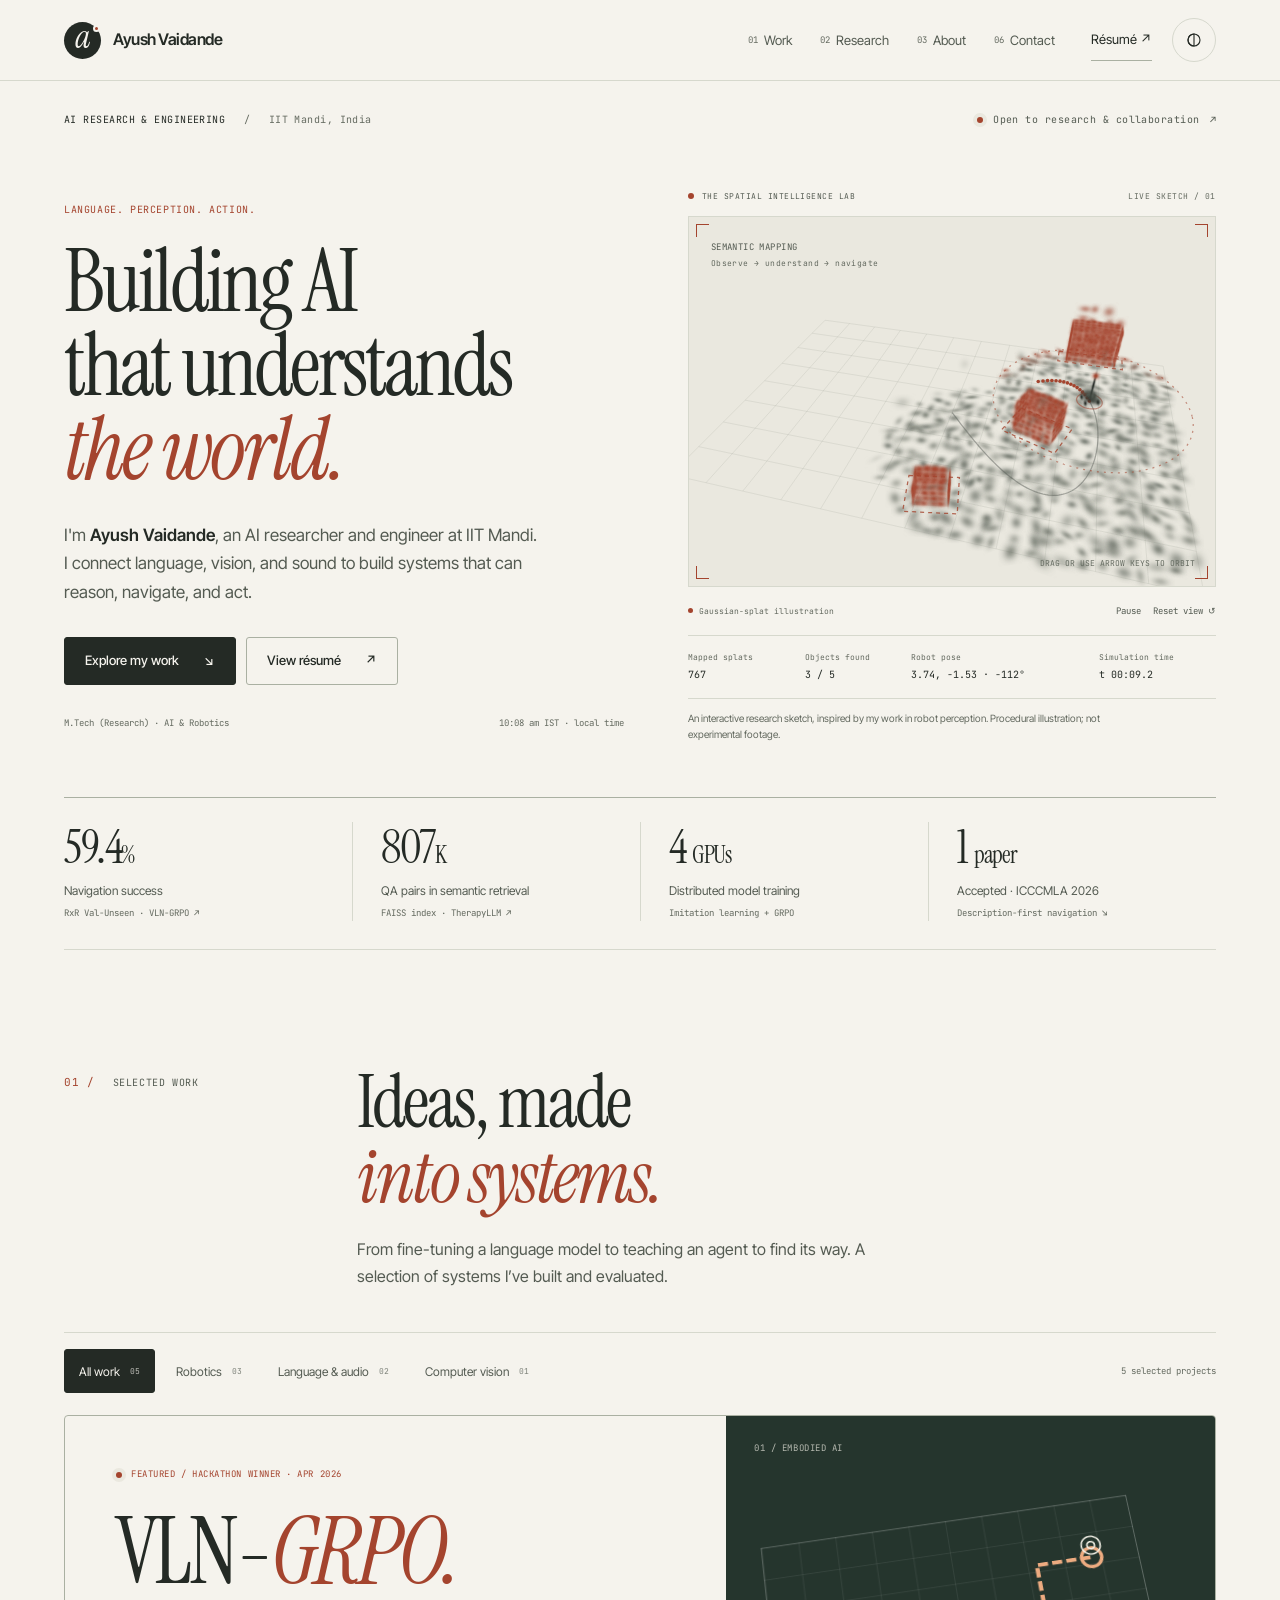
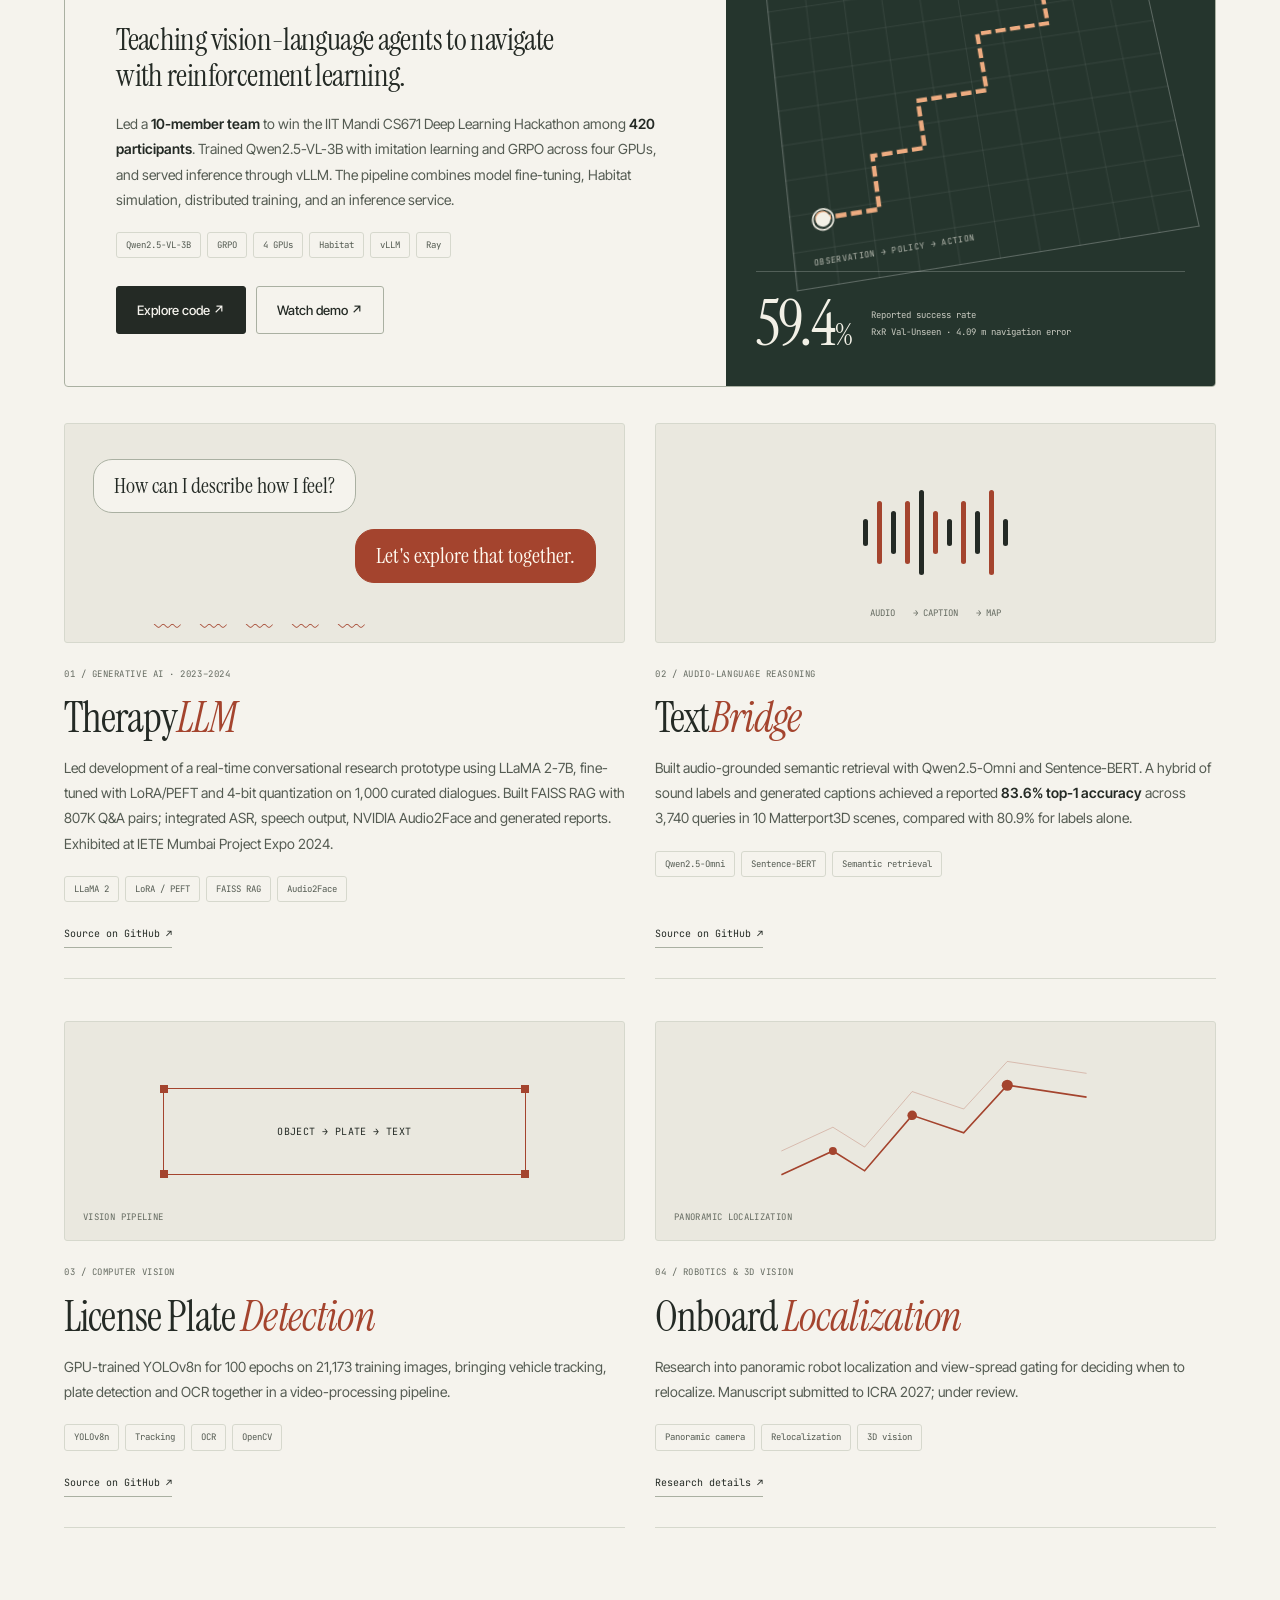
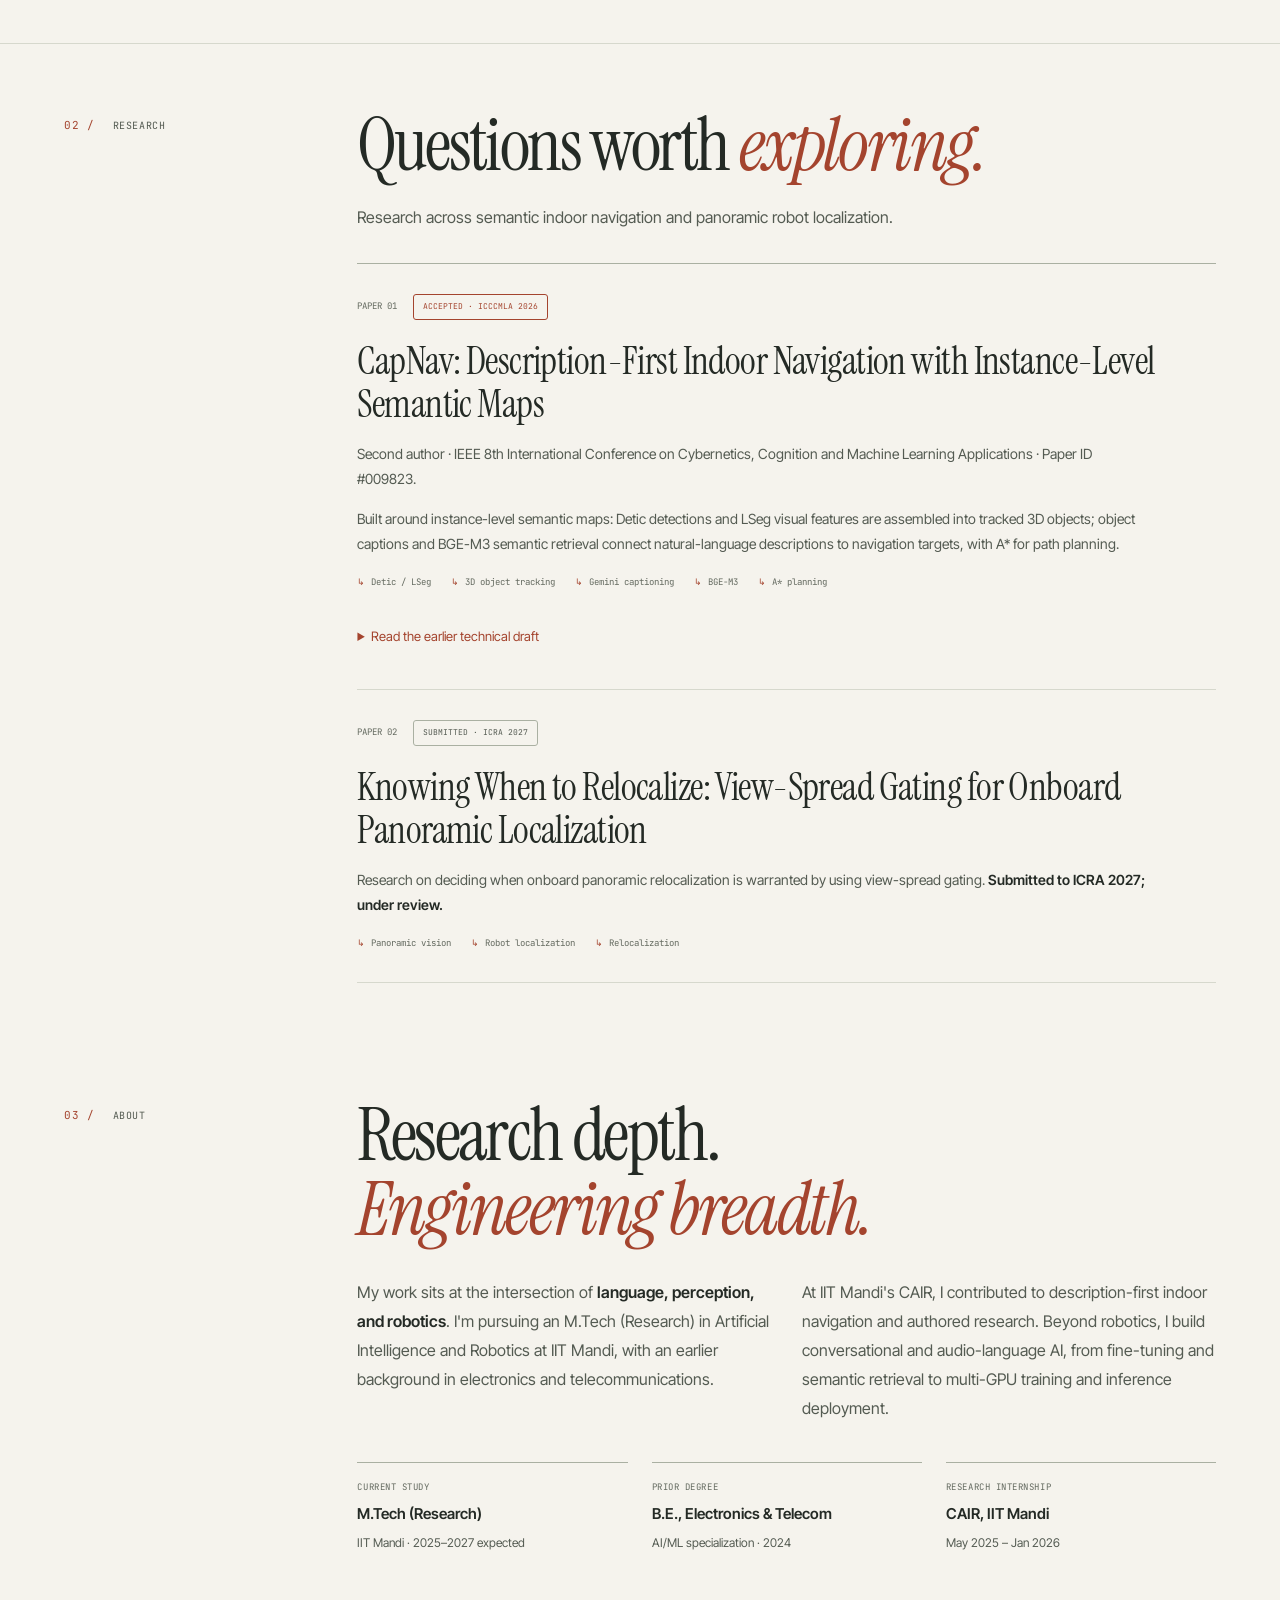
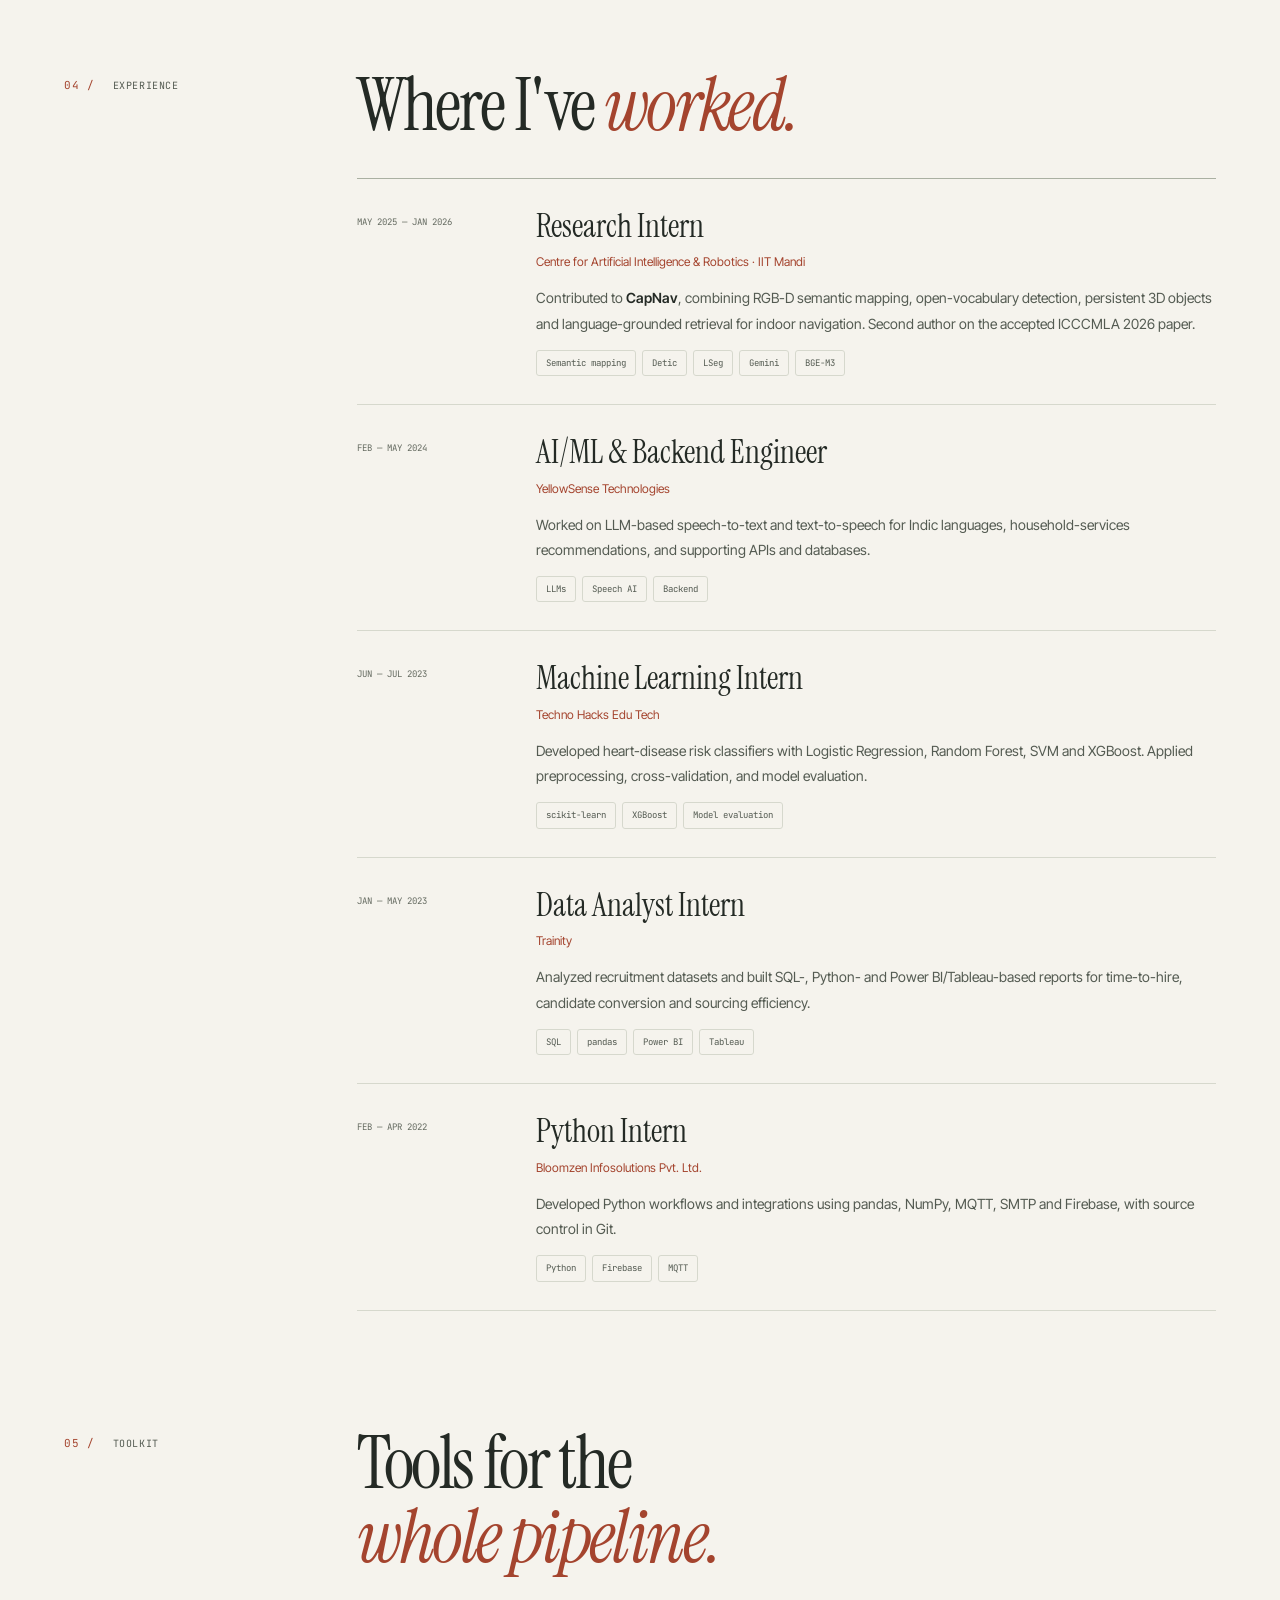
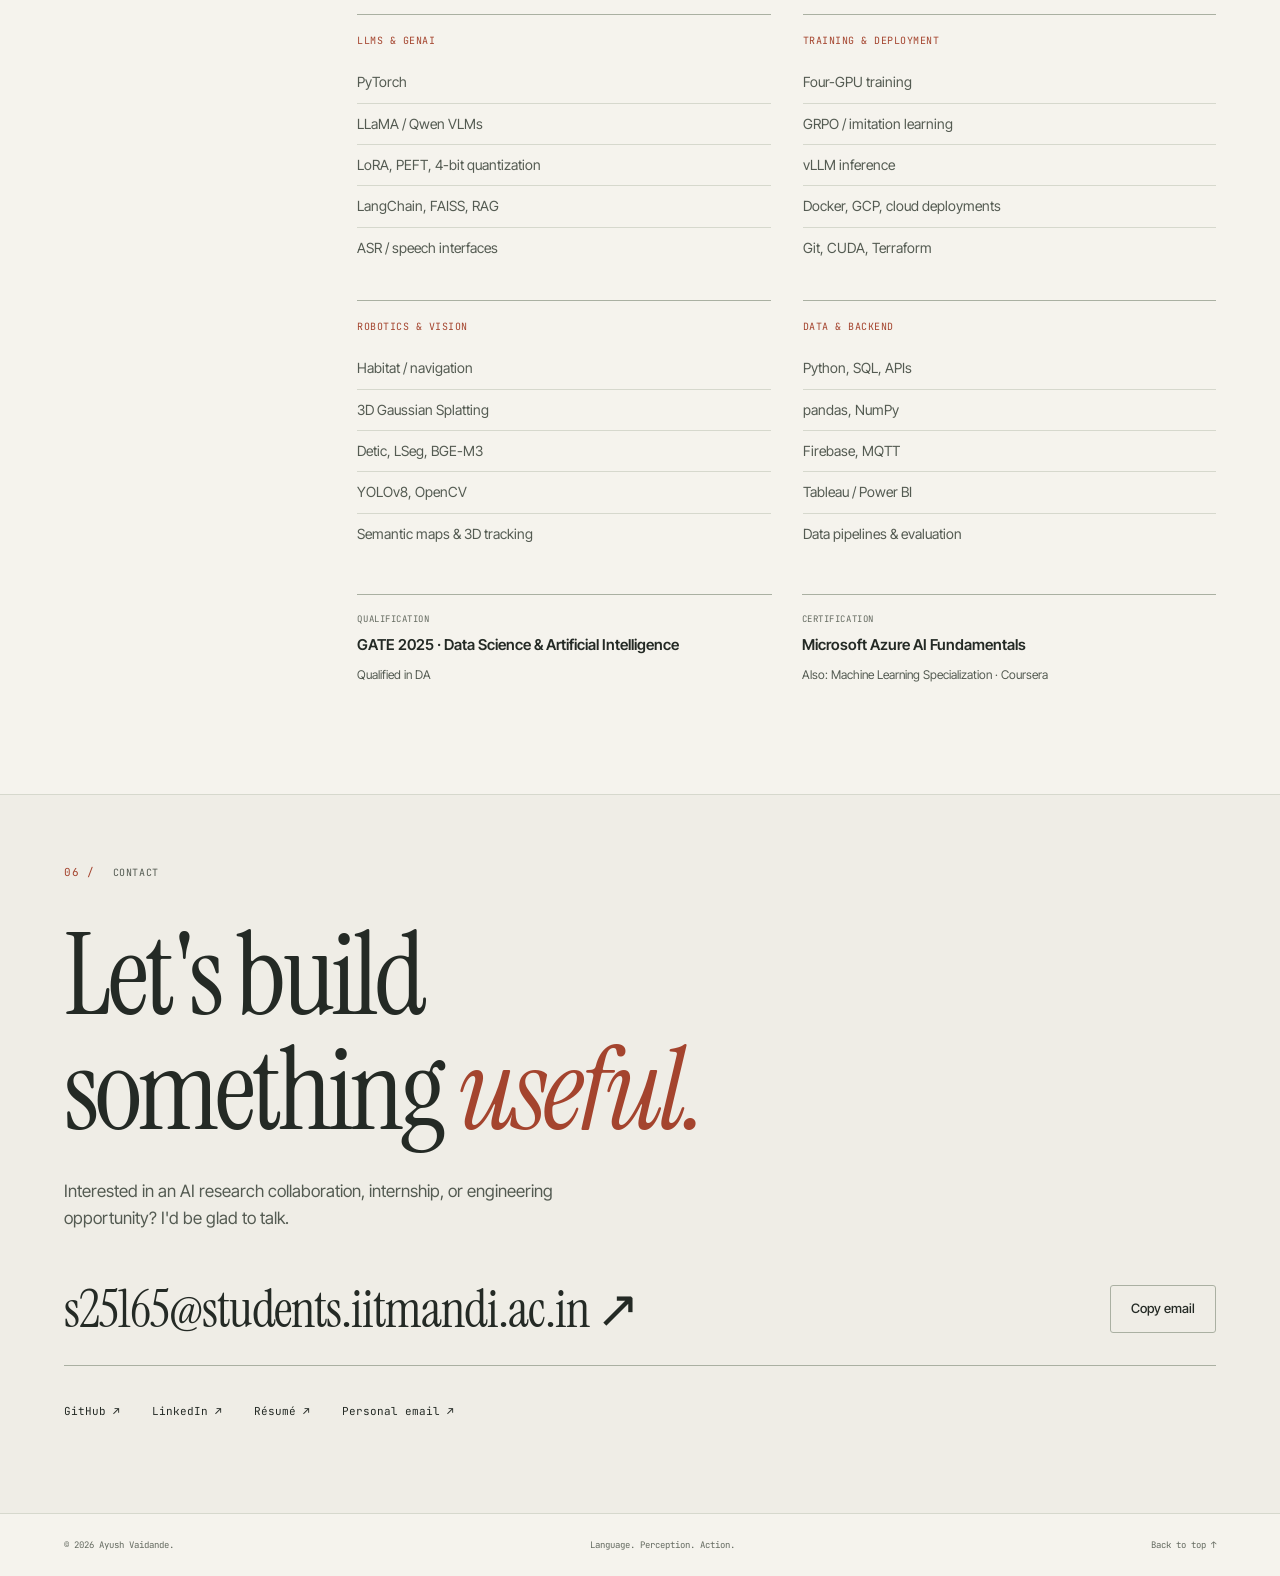
==== commit 3f63883b: "Refine research portfolio with interactive hero and project discovery" ====
--- a/index.html
+++ b/index.html
@@ -4,36 +4,43 @@
   <meta charset="utf-8">
   <meta name="viewport" content="width=device-width, initial-scale=1">
   <meta name="color-scheme" content="light dark">
+  <meta name="author" content="Ayush Ravindra Vaidande">
   <title>Ayush Vaidande — AI Researcher · Multimodal Systems &amp; Robotics</title>
   <meta name="description" content="Ayush Vaidande is an AI and robotics researcher at IIT Mandi, building multimodal LLMs, retrieval-augmented AI, robot perception, and GPU-trained navigation systems. Explore research, projects, publications, and resume.">
-  <meta name="theme-color" content="#f1efe9">
+  <meta name="theme-color" content="#f5f3ed">
   <meta property="og:type" content="website">
   <meta property="og:title" content="Ayush Vaidande — AI Research & Engineering">
   <meta property="og:description" content="Multimodal LLMs, retrieval systems, robot navigation and AI infrastructure. Research and projects by Ayush Vaidande.">
   <meta property="og:url" content="https://theiotguy.github.io/portfolio/">
+  <meta property="og:image" content="https://theiotguy.github.io/portfolio/assets/social-card.png">
+  <meta property="og:image:width" content="1200">
+  <meta property="og:image:height" content="630">
+  <meta property="og:image:alt" content="Ayush Vaidande — AI Research and Engineering. Language, perception, action.">
+  <meta name="twitter:card" content="summary_large_image">
   <link rel="canonical" href="https://theiotguy.github.io/portfolio/">
   <link rel="icon" href="data:image/svg+xml,%3Csvg xmlns='http://www.w3.org/2000/svg' viewBox='0 0 64 64'%3E%3Crect width='64' height='64' rx='15' fill='%23181919'/%3E%3Ctext x='32' y='47' font-family='Georgia' font-size='50' font-style='italic' text-anchor='middle' fill='%23f1efe9'%3Ea%3C/text%3E%3Ccircle cx='47' cy='16' r='6' fill='%23b83d20'/%3E%3C/svg%3E">
   <link rel="preconnect" href="https://fonts.googleapis.com">
   <link rel="preconnect" href="https://fonts.gstatic.com" crossorigin>
   <link href="https://fonts.googleapis.com/css2?family=Instrument+Serif:ital@0;1&family=Inter+Tight:wght@400;500;600;700&family=JetBrains+Mono:wght@400;500;600&display=swap" rel="stylesheet">
   <link rel="stylesheet" href="css/style.css">
+  <script src="js/splatmap.js" defer></script>
+  <script src="js/main.js" defer></script>
   <script>
-    document.documentElement.classList.add('js');
+
     (() => {try {let theme=localStorage.getItem('theme');if(theme!=='light'&&theme!=='dark')theme=window.matchMedia('(prefers-color-scheme: dark)').matches?'dark':'light';document.documentElement.dataset.theme=theme;}catch(e){document.documentElement.dataset.theme='light';}})();
   </script>
   <script type="application/ld+json">{"@context":"https://schema.org","@type":"Person","name":"Ayush Ravindra Vaidande","url":"https://theiotguy.github.io/portfolio/","email":"mailto:s25165@students.iitmandi.ac.in","alumniOf":{"@type":"CollegeOrUniversity","name":"Shivajirao Jondhale College of Engineering"},"affiliation":{"@type":"CollegeOrUniversity","name":"Indian Institute of Technology Mandi"},"sameAs":["https://github.com/THEIOTGUY","https://www.linkedin.com/in/ayush-vaidande-383998218/"]}</script>
 </head>
 <body>
+<noscript><style>.theme-toggle,.menu-btn,#copy-email{display:none}@media(max-width:680px){.site-header{position:static}.header-inner{height:auto;padding-block:15px;flex-wrap:wrap}.nav{position:static;display:flex;flex-direction:row;flex-wrap:wrap;width:100%;padding:8px 0 0;border:0;gap:16px}.nav-link{font:14px Arial,sans-serif;padding:8px 0;border:0}.nav-link span{display:none}}</style></noscript>
 <a class="skip" href="#main">Skip to main content</a>
 <header class="site-header">
   <div class="wrap header-inner">
     <a class="brand" href="#top" aria-label="Ayush Vaidande, home"><span class="brand-mark" aria-hidden="true">a<span class="brand-dot"></span></span><span class="brand-name">Ayush Vaidande</span></a>
     <nav class="nav" id="nav" aria-label="Primary navigation">
-      <a class="nav-link" href="#about"><span>01</span>About</a>
-      <a class="nav-link" href="#experience"><span>02</span>Experience</a>
-      <a class="nav-link" href="#research"><span>03</span>Research</a>
-      <a class="nav-link" href="#work"><span>04</span>Projects</a>
-      <a class="nav-link" href="#skills"><span>05</span>Skills</a>
+      <a class="nav-link" href="#work"><span>01</span>Work</a>
+      <a class="nav-link" href="#research"><span>02</span>Research</a>
+      <a class="nav-link" href="#about"><span>03</span>About</a>
       <a class="nav-link" href="#contact"><span>06</span>Contact</a>
       <a class="nav-link mobile-resume" href="https://drive.google.com/file/d/1GcUx9p0rFMbqdpmThmN70M3OXyEjYob3/view?usp=drivesdk" target="_blank" rel="noopener noreferrer">Résumé ↗</a>
     </nav>
@@ -48,40 +55,53 @@
 <main id="main">
   <section class="hero" id="top" aria-labelledby="hero-title">
     <div class="wrap">
-      <div class="hero-meta reveal"><p>AI RESEARCH &amp; ENGINEERING<br><span>M.Tech (Research), IIT Mandi</span></p><p>BASED IN INDIA<br><span><time id="clock">IST</time> · local time</span></p><p class="hero-status"><span class="live-dot" aria-hidden="true"></span><span>Open to AI R&amp;D<br>collaborations &amp; roles</span></p></div>
-      <p class="hero-eyebrow reveal">Building models. Connecting modalities. Shipping systems.</p>
-      <h1 class="display hero-title" id="hero-title"><span class="line reveal">Intelligence</span><span class="line reveal">that <em>sees</em>, listens</span><span class="line reveal">and <em>acts.</em></span></h1>
-      <div class="hero-foot"><p class="hero-lede reveal">I'm <strong>Ayush Vaidande</strong> — an AI researcher and engineer working across <strong>multimodal LLMs</strong>, retrieval-augmented generation, speech, and embodied robotics. I train models and build the infrastructure that makes them useful.</p><div class="hero-cta reveal"><a class="btn btn-solid" href="#work">Explore my work <span class="arr" aria-hidden="true">↗</span></a><a class="btn btn-line" href="https://drive.google.com/file/d/1GcUx9p0rFMbqdpmThmN70M3OXyEjYob3/view?usp=drivesdk" target="_blank" rel="noopener noreferrer">View résumé <span class="arr" aria-hidden="true">↗</span></a></div></div>
-      <div class="impact reveal" aria-label="Highlights"><div><strong>1</strong><span>Accepted research paper</span></div><div><strong>59.4%</strong><span>Reported navigation success · RxR Val-Unseen</span></div><div><strong>807K</strong><span>Therapy QA pairs indexed for RAG</span></div><div><strong>GATE '25</strong><span>Qualified · Data Science & AI</span></div></div>
+      <div class="hero-meta"><p>AI RESEARCH &amp; ENGINEERING <span class="meta-separator">/</span> <span>IIT Mandi, India</span></p><a class="hero-status" href="#contact"><span class="live-dot" aria-hidden="true"></span>Open to research &amp; collaboration <span aria-hidden="true">↗</span></a></div>
+      <div class="hero-grid">
+        <div class="hero-copy">
+          <p class="eyebrow hero-eyebrow">LANGUAGE. PERCEPTION. ACTION.</p>
+          <h1 class="display hero-title" id="hero-title">Building AI<br>that understands<br><em>the world.</em></h1>
+          <p class="hero-lede">I'm <strong>Ayush Vaidande</strong>, an AI researcher and engineer at IIT Mandi. I connect language, vision, and sound to build systems that can reason, navigate, and act.</p>
+          <div class="hero-cta"><a class="btn btn-solid" href="#work">Explore my work <span aria-hidden="true">↘</span></a><a class="btn btn-line" href="https://drive.google.com/file/d/1GcUx9p0rFMbqdpmThmN70M3OXyEjYob3/view?usp=drivesdk" target="_blank" rel="noopener noreferrer">View résumé <span aria-hidden="true">↗</span></a></div>
+          <div class="hero-byline"><span>M.Tech (Research) · AI &amp; Robotics</span><span><time id="clock">IST</time> · local time</span></div>
+        </div>
+        <figure class="fig hero-figure" aria-labelledby="map-caption">
+          <div class="figure-heading"><span><span class="rec" aria-hidden="true"></span> THE SPATIAL INTELLIGENCE LAB</span><span>LIVE SKETCH / 01</span></div>
+          <div class="fig-frame"><canvas id="map-canvas" tabindex="0" role="img" aria-label="Interactive illustration of a robot mapping an indoor environment. Use arrow keys or drag to orbit; Home resets the view." aria-describedby="map-caption"></canvas><span class="corner tl"></span><span class="corner tr"></span><span class="corner bl"></span><span class="corner br"></span><div class="fig-overlay"><span class="fig-tag">SEMANTIC MAPPING<br><span>Observe → understand → navigate</span></span><span class="fig-hint">DRAG OR USE ARROW KEYS TO ORBIT</span></div></div>
+          <div class="map-toolbar"><span class="map-legend"><i aria-hidden="true"></i> Gaussian-splat illustration</span><div class="map-controls" hidden><button id="map-toggle" type="button" aria-pressed="false"><span data-map-label>Pause motion</span></button><button id="map-reset" type="button">Reset view <span aria-hidden="true">↺</span></button></div></div>
+          <dl class="readout"><div><dt>Mapped splats</dt><dd id="hud-splats">—</dd></div><div><dt>Objects found</dt><dd id="hud-obs">—</dd></div><div><dt>Robot pose</dt><dd id="hud-pose">—</dd></div><div><dt>Simulation time</dt><dd id="hud-time">—</dd></div></dl>
+          <figcaption id="map-caption">An interactive research sketch, inspired by my work in robot perception. Procedural illustration; not experimental footage.</figcaption>
+        </figure>
+      </div>
+      <div class="impact" aria-label="Research and project highlights"><div><strong>59.4<span>%</span></strong><span>Navigation success</span><small>RxR Val-Unseen · <a href="https://github.com/THEIOTGUY/VLN-GRPO" target="_blank" rel="noopener noreferrer">VLN-GRPO ↗</a></small></div><div><strong>807<span>K</span></strong><span>QA pairs in semantic retrieval</span><small>FAISS index · <a href="https://github.com/THEIOTGUY/TherapyLLM" target="_blank" rel="noopener noreferrer">TherapyLLM ↗</a></small></div><div><strong>4 <span>GPUs</span></strong><span>Distributed model training</span><small>Imitation learning + GRPO</small></div><div><strong>1 <span>paper</span></strong><span>Accepted · ICCCMLA 2026</span><small><a href="#research">Description-first navigation ↘</a></small></div></div>
     </div>
-    <figure class="fig reveal"><div class="wrap"><div class="fig-frame"><canvas id="map-canvas" role="img" aria-label="Interactive stylized 3D point-cloud visualization of a robot mapping an indoor environment. Drag to orbit the view."></canvas><span class="corner tl"></span><span class="corner tr"></span><span class="corner bl"></span><span class="corner br"></span><div class="fig-overlay"><span class="fig-tag"><span class="rec" aria-hidden="true"></span>INTERACTIVE RESEARCH SKETCH · 3DGS</span><span class="fig-hint">Drag to orbit</span></div></div><div class="fig-bar"><figcaption><span class="fig-no">FIG 01</span> A browser-rendered illustration of a robot constructing a spatial map. <strong>Concept visualization, not experimental footage.</strong> <a href="#research">Explore the research ↗</a></figcaption><dl class="readout"><div><dt>Splats</dt><dd id="hud-splats">—</dd></div><div><dt>Obstacles</dt><dd id="hud-obs">—</dd></div><div><dt>Robot pose</dt><dd id="hud-pose">—</dd></div><div><dt>Time</dt><dd id="hud-time">—</dd></div></dl></div></div></figure>
   </section>
 
-  <section class="section" id="about" aria-labelledby="about-head"><div class="wrap grid"><div class="sec-label reveal"><span class="idx">01 /</span><span>ABOUT</span></div><div class="sec-body"><h2 class="display section-title reveal" id="about-head">Research depth.<br><em>Engineering breadth.</em></h2><div class="prose-cols"><p class="reveal">My work sits at the intersection of <strong>language, perception, and robotics</strong>. I'm pursuing an M.Tech (Research) in Artificial Intelligence and Robotics at IIT Mandi, with an earlier background in electronics and telecommunications.</p><p class="reveal">At IIT Mandi's CAIR, I contributed to description-first indoor navigation and authored research. Beyond robotics, I build conversational and audio-language AI, from fine-tuning and semantic retrieval to multi-GPU training and inference deployment.</p></div><div class="facts reveal"><div><span class="fact-label">CURRENT STUDY</span><strong>M.Tech (Research)</strong><span>IIT Mandi · 2025–2027 expected</span></div><div><span class="fact-label">PRIOR DEGREE</span><strong>B.E., Electronics & Telecom</strong><span>AI/ML specialization · 2024</span></div><div><span class="fact-label">RESEARCH INTERNSHIP</span><strong>CAIR, IIT Mandi</strong><span>May 2025 – Jan 2026</span></div></div></div></div></section>
+  <section class="section projects-section" id="work" aria-labelledby="work-head"><div class="wrap grid"><div class="sec-label reveal"><span class="idx">01 /</span><span>SELECTED WORK</span></div><div class="sec-body"><h2 class="display section-title reveal" id="work-head">Ideas, made<br><em>into systems.</em></h2><p class="section-note reveal">From fine-tuning a language model to teaching an agent to find its way. A selection of systems I’ve built and evaluated.</p></div></div>
+  <div class="wrap">
+    <div class="work-toolbar"><div class="project-filters" role="group" aria-label="Filter projects" hidden><button class="filter-btn active" type="button" data-filter="all" aria-pressed="true">All work <span>05</span></button><button class="filter-btn" type="button" data-filter="robotics" aria-pressed="false">Robotics <span>03</span></button><button class="filter-btn" type="button" data-filter="language" aria-pressed="false">Language &amp; audio <span>02</span></button><button class="filter-btn" type="button" data-filter="vision" aria-pressed="false">Computer vision <span>01</span></button></div><p class="filter-status" id="filter-status" role="status" aria-live="polite">5 selected projects</p></div>
+    <article class="feature-project reveal" id="project-vln" data-category="robotics"><div class="feature-copy"><div class="eyebrow"><span class="live-dot" aria-hidden="true"></span> FEATURED / HACKATHON WINNER · APR 2026</div><h3 class="display">VLN-<em>GRPO.</em></h3><p class="feature-sub">Teaching vision-language agents to navigate with reinforcement learning.</p><p>Led a <strong>10-member team</strong> to win the IIT Mandi CS671 Deep Learning Hackathon among <strong>420 participants</strong>. Trained Qwen2.5-VL-3B with imitation learning and GRPO across four GPUs, and served inference through vLLM. The pipeline combines model fine-tuning, Habitat simulation, distributed training, and an inference service.</p><ul class="tags"><li>Qwen2.5-VL-3B</li><li>GRPO</li><li>4 GPUs</li><li>Habitat</li><li>vLLM</li><li>Ray</li></ul><div class="project-actions"><a class="btn btn-solid" href="https://github.com/THEIOTGUY/VLN-GRPO" target="_blank" rel="noopener noreferrer">Explore code ↗</a><a class="btn btn-line" href="https://drive.google.com/file/d/15JzGiJpku2RAGnERenPym_cz7Lz4FsfA/view?usp=drivesdk" target="_blank" rel="noopener noreferrer">Watch demo ↗</a></div></div><div class="feature-visual" aria-label="Illustration of a navigation grid with a highlighted path"><div class="visual-kicker">01 / EMBODIED AI</div><div class="grid-art"><span class="grid-robot">◉</span><span class="grid-goal">◎</span><svg viewBox="0 0 440 400" aria-hidden="true" preserveAspectRatio="none"><path d="M35 328 L98 328 L98 268 L157 268 L157 213 L236 213 L236 145 L319 145 L319 72 L385 72" fill="none" stroke="currentColor" stroke-width="5" stroke-linecap="square" stroke-dasharray="7 10"/><circle cx="35" cy="328" r="8" fill="currentColor"/><circle cx="385" cy="72" r="12" fill="none" stroke="currentColor" stroke-width="4"/></svg><div class="art-label">OBSERVATION → POLICY → ACTION</div></div><div class="feature-stat"><strong>59.4<span>%</span></strong><span>Reported success rate<br>RxR Val-Unseen · 4.09 m navigation error</span></div></div></article>
+    <div class="project-grid">
+      <article class="project-card reveal" data-category="language"><div class="card-art card-art-therapy" aria-hidden="true"><div class="chat-bubble left">How can I describe how I feel?</div><div class="chat-bubble right">Let's explore that together.</div><div class="signal">﹏﹏﹏﹏﹏</div></div><div class="project-info"><div class="eyebrow">01 / GENERATIVE AI · 2023–2024</div><h3>Therapy<em>LLM</em></h3><p>Led development of a real-time conversational research prototype using LLaMA 2-7B, fine-tuned with LoRA/PEFT and 4-bit quantization on 1,000 curated dialogues. Built FAISS RAG with 807K Q&A pairs; integrated ASR, speech output, NVIDIA Audio2Face and generated reports. Exhibited at IETE Mumbai Project Expo 2024.</p><ul class="tags"><li>LLaMA 2</li><li>LoRA / PEFT</li><li>FAISS RAG</li><li>Audio2Face</li></ul><a class="case-link" href="https://github.com/THEIOTGUY/TherapyLLM" target="_blank" rel="noopener noreferrer">Source on GitHub ↗</a></div></article>
+      <article class="project-card reveal" data-category="language robotics"><div class="card-art card-art-audio" aria-hidden="true"><div class="audio-bars"><span></span><span></span><span></span><span></span><span></span><span></span><span></span><span></span><span></span><span></span><span></span></div><div class="art-trace"><span>AUDIO</span><span>→ CAPTION</span><span>→ MAP</span></div></div><div class="project-info"><div class="eyebrow">02 / AUDIO-LANGUAGE REASONING</div><h3>Text<em>Bridge</em></h3><p>Built audio-grounded semantic retrieval with Qwen2.5-Omni and Sentence-BERT. A hybrid of sound labels and generated captions achieved a reported <strong>83.6% top-1 accuracy</strong> across 3,740 queries in 10 Matterport3D scenes, compared with 80.9% for labels alone.</p><ul class="tags"><li>Qwen2.5-Omni</li><li>Sentence-BERT</li><li>Semantic retrieval</li></ul><a class="case-link" href="https://github.com/THEIOTGUY/multimodal" target="_blank" rel="noopener noreferrer">Source on GitHub ↗</a></div></article>
+      <article class="project-card reveal" data-category="vision"><div class="card-art card-art-vision" aria-hidden="true"><div class="plate-box"><span class="target-corner tl"></span><span class="target-corner tr"></span><span class="target-corner bl"></span><span class="target-corner br"></span><span>OBJECT → PLATE → TEXT</span></div><div class="art-label">VISION PIPELINE</div></div><div class="project-info"><div class="eyebrow">03 / COMPUTER VISION</div><h3>License Plate <em>Detection</em></h3><p>GPU-trained YOLOv8n for 100 epochs on 21,173 training images, bringing vehicle tracking, plate detection and OCR together in a video-processing pipeline.</p><ul class="tags"><li>YOLOv8n</li><li>Tracking</li><li>OCR</li><li>OpenCV</li></ul><a class="case-link" href="https://github.com/THEIOTGUY/yolov8_car_number_plate_detection" target="_blank" rel="noopener noreferrer">Source on GitHub ↗</a></div></article>
+      <article class="project-card reveal" data-category="robotics"><div class="card-art card-art-research" aria-hidden="true"><svg viewBox="0 0 460 220"><g fill="none" stroke="currentColor"><path d="M35 165L100 135 140 160 200 90 265 112 320 52 420 67" stroke-width="2"/><path d="M35 135L100 105 140 130 200 60 265 82 320 22 420 37" stroke-width="1" opacity=".35"/></g><g fill="currentColor"><circle cx="100" cy="135" r="5"/><circle cx="200" cy="90" r="6"/><circle cx="320" cy="52" r="7"/></g></svg><div class="art-label">PANORAMIC LOCALIZATION</div></div><div class="project-info"><div class="eyebrow">04 / ROBOTICS & 3D VISION</div><h3>Onboard <em>Localization</em></h3><p>Research into panoramic robot localization and view-spread gating for deciding when to relocalize. Manuscript submitted to ICRA 2027; under review.</p><ul class="tags"><li>Panoramic camera</li><li>Relocalization</li><li>3D vision</li></ul><a class="case-link" href="#research">Research details ↗</a></div></article>
+    </div>
+  </div></section>
 
-  <section class="section" id="experience" aria-labelledby="experience-head"><div class="wrap grid"><div class="sec-label reveal"><span class="idx">02 /</span><span>EXPERIENCE</span></div><div class="sec-body"><h2 class="display section-title reveal" id="experience-head">Where I've <em>worked.</em></h2><div class="timeline">
+  <section class="section research-section" id="research" aria-labelledby="research-head"><div class="wrap grid"><div class="sec-label reveal"><span class="idx">02 /</span><span>RESEARCH</span></div><div class="sec-body"><h2 class="display section-title reveal" id="research-head">Questions worth <em>exploring.</em></h2><p class="section-note reveal">Research across semantic indoor navigation and panoramic robot localization.</p>
+    <article class="research-paper reveal"><div class="paper-index">PAPER 01 <span class="paper-status">ACCEPTED · ICCCMLA 2026</span></div><h3>CapNav: Description-First Indoor Navigation with Instance-Level Semantic Maps</h3><p>Second author · IEEE 8th International Conference on Cybernetics, Cognition and Machine Learning Applications · Paper ID #009823.</p><p>Built around instance-level semantic maps: Detic detections and LSeg visual features are assembled into tracked 3D objects; object captions and BGE-M3 semantic retrieval connect natural-language descriptions to navigation targets, with A* for path planning.</p><div class="method-row"><span>Detic / LSeg</span><span>3D object tracking</span><span>Gemini captioning</span><span>BGE-M3</span><span>A* planning</span></div><details class="research-note"><summary>Read the earlier technical draft</summary><p>An earlier technical draft evaluates independent subgoal success on 364 <strong>category-only</strong> subgoals. The draft and its evaluation predate the accepted ICCCMLA manuscript.</p><a href="https://openreview.net/pdf?id=zZvrFzDkwF" target="_blank" rel="noopener noreferrer">Read earlier technical draft ↗</a></details></article>
+    <article class="research-paper reveal"><div class="paper-index">PAPER 02 <span class="paper-status review">SUBMITTED · ICRA 2027</span></div><h3>Knowing When to Relocalize: View-Spread Gating for Onboard Panoramic Localization</h3><p>Research on deciding when onboard panoramic relocalization is warranted by using view-spread gating. <strong>Submitted to ICRA 2027; under review.</strong></p><div class="method-row"><span>Panoramic vision</span><span>Robot localization</span><span>Relocalization</span></div></article>
+  </div></div></section>
+
+  <section class="section" id="about" aria-labelledby="about-head"><div class="wrap grid"><div class="sec-label reveal"><span class="idx">03 /</span><span>ABOUT</span></div><div class="sec-body"><h2 class="display section-title reveal" id="about-head">Research depth.<br><em>Engineering breadth.</em></h2><div class="prose-cols"><p class="reveal">My work sits at the intersection of <strong>language, perception, and robotics</strong>. I'm pursuing an M.Tech (Research) in Artificial Intelligence and Robotics at IIT Mandi, with an earlier background in electronics and telecommunications.</p><p class="reveal">At IIT Mandi's CAIR, I contributed to description-first indoor navigation and authored research. Beyond robotics, I build conversational and audio-language AI, from fine-tuning and semantic retrieval to multi-GPU training and inference deployment.</p></div><div class="facts reveal"><div><span class="fact-label">CURRENT STUDY</span><strong>M.Tech (Research)</strong><span>IIT Mandi · 2025–2027 expected</span></div><div><span class="fact-label">PRIOR DEGREE</span><strong>B.E., Electronics & Telecom</strong><span>AI/ML specialization · 2024</span></div><div><span class="fact-label">RESEARCH INTERNSHIP</span><strong>CAIR, IIT Mandi</strong><span>May 2025 – Jan 2026</span></div></div></div></div></section>
+
+  <section class="section" id="experience" aria-labelledby="experience-head"><div class="wrap grid"><div class="sec-label reveal"><span class="idx">04 /</span><span>EXPERIENCE</span></div><div class="sec-body"><h2 class="display section-title reveal" id="experience-head">Where I've <em>worked.</em></h2><div class="timeline">
     <article class="job reveal"><div class="job-date">MAY 2025 — JAN 2026</div><div class="job-main"><h3>Research Intern</h3><p class="job-org">Centre for Artificial Intelligence &amp; Robotics · IIT Mandi</p><p>Contributed to <strong>CapNav</strong>, combining RGB-D semantic mapping, open-vocabulary detection, persistent 3D objects and language-grounded retrieval for indoor navigation. Second author on the accepted ICCCMLA 2026 paper.</p><ul class="tags"><li>Semantic mapping</li><li>Detic</li><li>LSeg</li><li>Gemini</li><li>BGE-M3</li></ul></div></article>
-    <article class="job reveal"><div class="job-date">FEB — MAY 2024</div><div class="job-main"><h3>AI/ML &amp; Backend Engineer</h3><p class="job-org">YellowSense Technologies <span class="footnote-mark">· Listed on previous portfolio</span></p><p>Worked on LLM-based speech-to-text and text-to-speech for Indic languages, household-services recommendations, and supporting APIs and databases.</p><ul class="tags"><li>LLMs</li><li>Speech AI</li><li>Backend</li></ul></div></article>
-    <article class="job reveal"><div class="job-date">JUN — JUL 2023</div><div class="job-main"><h3>Machine Learning Intern</h3><p class="job-org">Techno Hacks Edu Tech</p><p>Developed heart-disease risk classifiers with Logistic Regression, Random Forest, SVM and XGBoost. Previous resume reports <strong>96.70% accuracy</strong>; applied preprocessing, cross-validation and model evaluation.</p><ul class="tags"><li>scikit-learn</li><li>XGBoost</li><li>Model evaluation</li></ul></div></article>
+    <article class="job reveal"><div class="job-date">FEB — MAY 2024</div><div class="job-main"><h3>AI/ML &amp; Backend Engineer</h3><p class="job-org">YellowSense Technologies</p><p>Worked on LLM-based speech-to-text and text-to-speech for Indic languages, household-services recommendations, and supporting APIs and databases.</p><ul class="tags"><li>LLMs</li><li>Speech AI</li><li>Backend</li></ul></div></article>
+    <article class="job reveal"><div class="job-date">JUN — JUL 2023</div><div class="job-main"><h3>Machine Learning Intern</h3><p class="job-org">Techno Hacks Edu Tech</p><p>Developed heart-disease risk classifiers with Logistic Regression, Random Forest, SVM and XGBoost. Applied preprocessing, cross-validation, and model evaluation.</p><ul class="tags"><li>scikit-learn</li><li>XGBoost</li><li>Model evaluation</li></ul></div></article>
     <article class="job reveal"><div class="job-date">JAN — MAY 2023</div><div class="job-main"><h3>Data Analyst Intern</h3><p class="job-org">Trainity</p><p>Analyzed recruitment datasets and built SQL-, Python- and Power BI/Tableau-based reports for time-to-hire, candidate conversion and sourcing efficiency.</p><ul class="tags"><li>SQL</li><li>pandas</li><li>Power BI</li><li>Tableau</li></ul></div></article>
     <article class="job reveal"><div class="job-date">FEB — APR 2022</div><div class="job-main"><h3>Python Intern</h3><p class="job-org">Bloomzen Infosolutions Pvt. Ltd.</p><p>Developed Python workflows and integrations using pandas, NumPy, MQTT, SMTP and Firebase, with source control in Git.</p><ul class="tags"><li>Python</li><li>Firebase</li><li>MQTT</li></ul></div></article>
   </div></div></div></section>
-
-  <section class="section research-section" id="research" aria-labelledby="research-head"><div class="wrap grid"><div class="sec-label reveal"><span class="idx">03 /</span><span>RESEARCH</span></div><div class="sec-body"><h2 class="display section-title reveal" id="research-head">Questions worth <em>exploring.</em></h2><p class="section-note reveal">Research across semantic indoor navigation and panoramic robot localization.</p>
-    <article class="research-paper reveal"><div class="paper-index">PAPER 01 <span class="paper-status">ACCEPTED · ICCCMLA 2026</span></div><h3>CapNav: Description-First Indoor Navigation with Instance-Level Semantic Maps</h3><p>Second author · IEEE 8th International Conference on Cybernetics, Cognition and Machine Learning Applications · Paper ID #009823.</p><p>Built around instance-level semantic maps: Detic detections and LSeg visual features are assembled into tracked 3D objects; object captions and BGE-M3 semantic retrieval connect natural-language descriptions to navigation targets, with A* for path planning.</p><div class="method-row"><span>Detic / LSeg</span><span>3D object tracking</span><span>Gemini captioning</span><span>BGE-M3</span><span>A* planning</span></div><details class="research-note"><summary>Earlier manuscript evaluation details</summary><p>An earlier, rejected conference draft reported 56.6% independent subgoal success versus 48.1% for VLMaps on 364 <strong>category-only</strong> subgoals. This is not presented as a separately accepted paper or independently verified final ICCCMLA result.</p><a href="https://openreview.net/pdf?id=zZvrFzDkwF" target="_blank" rel="noopener noreferrer">Read earlier technical draft ↗</a></details></article>
-    <article class="research-paper reveal"><div class="paper-index">PAPER 02 <span class="paper-status review">SUBMITTED · ICRA 2027</span></div><h3>Knowing When to Relocalize: View-Spread Gating for Onboard Panoramic Localization</h3><p>Research on deciding when onboard panoramic relocalization is warranted by using view-spread gating. <strong>Submitted to ICRA 2027; under review.</strong> No acceptance claim is made.</p><div class="method-row"><span>Panoramic vision</span><span>Robot localization</span><span>Relocalization</span></div></article>
-  </div></div></section>
-
-  <section class="section projects-section" id="work" aria-labelledby="work-head"><div class="wrap grid"><div class="sec-label reveal"><span class="idx">04 /</span><span>SELECTED WORK</span></div><div class="sec-body"><h2 class="display section-title reveal" id="work-head">Built, tested,<br><em>deployed.</em></h2><p class="section-note reveal">Hands-on projects covering reinforcement learning, LLM fine-tuning, multimodal retrieval and computer vision.</p></div></div>
-  <div class="wrap">
-    <article class="feature-project reveal" id="project-vln"><div class="feature-copy"><div class="eyebrow"><span class="live-dot" aria-hidden="true"></span> FEATURED / HACKATHON WINNER · APR 2026</div><h3 class="display">VLN-<em>GRPO.</em></h3><p class="feature-sub">Teaching vision-language agents to navigate with reinforcement learning.</p><p>Led a <strong>10-member team</strong> to win the IIT Mandi CS671 Deep Learning Hackathon among <strong>420 participants</strong>. Trained Qwen2.5-VL-3B with imitation learning and GRPO across four GPUs, and served inference through vLLM. The repository reports <strong>59.4% success</strong> and <strong>4.09 m navigation error</strong> on RxR Val-Unseen.</p><ul class="tags"><li>Qwen2.5-VL-3B</li><li>GRPO</li><li>4 GPUs</li><li>Habitat</li><li>vLLM</li><li>Ray</li></ul><div class="project-actions"><a class="btn btn-solid" href="https://github.com/THEIOTGUY/VLN-GRPO" target="_blank" rel="noopener noreferrer">Explore code ↗</a><a class="btn btn-line" href="https://drive.google.com/file/d/15JzGiJpku2RAGnERenPym_cz7Lz4FsfA/view?usp=drivesdk" target="_blank" rel="noopener noreferrer">Watch demo ↗</a></div></div><div class="feature-visual" aria-label="Illustration of a navigation grid with a highlighted path"><div class="grid-art"><span class="grid-robot">◉</span><span class="grid-goal">◎</span><svg viewBox="0 0 440 400" aria-hidden="true" preserveAspectRatio="none"><path d="M35 328 L98 328 L98 268 L157 268 L157 213 L236 213 L236 145 L319 145 L319 72 L385 72" fill="none" stroke="currentColor" stroke-width="5" stroke-linecap="square" stroke-dasharray="7 10"/><circle cx="35" cy="328" r="8" fill="currentColor"/><circle cx="385" cy="72" r="12" fill="none" stroke="currentColor" stroke-width="4"/></svg><div class="art-label">OBSERVATION → POLICY → ACTION</div></div><div class="feature-stat"><strong>+19.1<span> pp</span></strong><span>Reported success-rate gain from imitation-learning initialization</span></div></div></article>
-    <div class="project-grid">
-      <article class="project-card reveal"><div class="card-art card-art-therapy" aria-hidden="true"><div class="chat-bubble left">How can I describe how I feel?</div><div class="chat-bubble right">Let's explore that together.</div><div class="signal">﹏﹏﹏﹏﹏</div></div><div class="project-info"><div class="eyebrow">01 / GENERATIVE AI · 2023–2024</div><h3>Therapy<em>LLM</em></h3><p>Led development of a real-time LLaMA 2-7B assistant, fine-tuned with LoRA/PEFT and 4-bit quantization on 1,000 curated dialogues. Built FAISS RAG with 807K Q&A pairs; integrated ASR, speech output, NVIDIA Audio2Face and generated reports. Exhibited at IETE Mumbai Project Expo 2024.</p><ul class="tags"><li>LLaMA 2</li><li>LoRA / PEFT</li><li>FAISS RAG</li><li>Audio2Face</li></ul><a class="case-link" href="https://github.com/THEIOTGUY/TherapyLLM" target="_blank" rel="noopener noreferrer">Source on GitHub ↗</a></div></article>
-      <article class="project-card reveal"><div class="card-art card-art-audio" aria-hidden="true"><div class="audio-bars"><span></span><span></span><span></span><span></span><span></span><span></span><span></span><span></span><span></span><span></span><span></span></div><div class="art-trace"><span>AUDIO</span><span>→ CAPTION</span><span>→ MAP</span></div></div><div class="project-info"><div class="eyebrow">02 / AUDIO-LANGUAGE REASONING</div><h3>Text<em>Bridge</em></h3><p>Used Qwen2.5-Omni-7B to caption audio, then Sentence-BERT to compare those captions with natural-language instructions. Built semantic retrieval scores and indoor-navigation heatmaps; repository includes real-scene benchmarking.</p><ul class="tags"><li>Qwen2.5-Omni</li><li>Sentence-BERT</li><li>Semantic retrieval</li></ul><a class="case-link" href="https://github.com/THEIOTGUY/multimodal" target="_blank" rel="noopener noreferrer">Source on GitHub ↗</a></div></article>
-      <article class="project-card reveal"><div class="card-art card-art-vision" aria-hidden="true"><div class="plate-box"><span class="target-corner tl"></span><span class="target-corner tr"></span><span class="target-corner bl"></span><span class="target-corner br"></span><span>OBJECT → PLATE → TEXT</span></div><div class="art-label">VISION PIPELINE</div></div><div class="project-info"><div class="eyebrow">03 / COMPUTER VISION</div><h3>License Plate <em>Detection</em></h3><p>GPU-trained YOLOv8n for 100 epochs on 21,173 training images, bringing vehicle tracking, plate detection and OCR together in a video-processing pipeline.</p><ul class="tags"><li>YOLOv8n</li><li>Tracking</li><li>OCR</li><li>OpenCV</li></ul><a class="case-link" href="https://github.com/THEIOTGUY/yolov8_car_number_plate_detection" target="_blank" rel="noopener noreferrer">Source on GitHub ↗</a></div></article>
-      <article class="project-card reveal"><div class="card-art card-art-research" aria-hidden="true"><svg viewBox="0 0 460 220"><g fill="none" stroke="currentColor"><path d="M35 165L100 135 140 160 200 90 265 112 320 52 420 67" stroke-width="2"/><path d="M35 135L100 105 140 130 200 60 265 82 320 22 420 37" stroke-width="1" opacity=".35"/></g><g fill="currentColor"><circle cx="100" cy="135" r="5"/><circle cx="200" cy="90" r="6"/><circle cx="320" cy="52" r="7"/></g></svg><div class="art-label">PANORAMIC LOCALIZATION</div></div><div class="project-info"><div class="eyebrow">04 / ROBOTICS & 3D VISION</div><h3>Onboard <em>Localization</em></h3><p>Research into panoramic robot localization and view-spread gating for deciding when to relocalize. Manuscript submitted to ICRA 2027; under review.</p><ul class="tags"><li>Panoramic camera</li><li>Relocalization</li><li>3D vision</li></ul><a class="case-link" href="#research">Research details ↗</a></div></article>
-    </div>
-  </div></section>
 
   <section class="section" id="skills" aria-labelledby="skills-head"><div class="wrap grid"><div class="sec-label reveal"><span class="idx">05 /</span><span>TOOLKIT</span></div><div class="sec-body"><h2 class="display section-title reveal" id="skills-head">Tools for the<br><em>whole pipeline.</em></h2><div class="skills-grid">
     <div class="skill reveal"><h3>LLMs &amp; GenAI</h3><ul><li>PyTorch</li><li>LLaMA / Qwen VLMs</li><li>LoRA, PEFT, 4-bit quantization</li><li>LangChain, FAISS, RAG</li><li>ASR / speech interfaces</li></ul></div>
@@ -92,8 +112,8 @@
 
   <section class="section contact" id="contact" aria-labelledby="contact-head"><div class="wrap"><p class="sec-label reveal"><span class="idx">06 /</span><span>CONTACT</span></p><h2 class="display contact-title reveal" id="contact-head">Let's build<br>something <em>useful.</em></h2><p class="contact-note reveal">Interested in an AI research collaboration, internship, or engineering opportunity? I'd be glad to talk.</p><div class="contact-mail reveal"><a class="mail" href="mailto:s25165@students.iitmandi.ac.in">s25165@students.<wbr>iitmandi.ac.in <span aria-hidden="true">↗</span></a><button class="btn btn-line" id="copy-email" type="button" data-email="s25165@students.iitmandi.ac.in">Copy email</button></div><div class="socials reveal"><a href="https://github.com/THEIOTGUY" target="_blank" rel="noopener noreferrer">GitHub ↗</a><a href="https://www.linkedin.com/in/ayush-vaidande-383998218/" target="_blank" rel="noopener noreferrer">LinkedIn ↗</a><a href="https://drive.google.com/file/d/1GcUx9p0rFMbqdpmThmN70M3OXyEjYob3/view?usp=drivesdk" target="_blank" rel="noopener noreferrer">Résumé ↗</a><a href="mailto:vaidandeayush.av@gmail.com">Personal email ↗</a></div></div></section>
 </main>
-<footer class="site-footer"><div class="wrap footer-inner"><span>© <span id="year">2026</span> Ayush Vaidande.</span><span>Designed for curiosity. Built for the web.</span><a href="#top">Back to top ↑</a></div></footer>
+<footer class="site-footer"><div class="wrap footer-inner"><span>© <span id="year">2026</span> Ayush Vaidande.</span><span>Language. Perception. Action.</span><a href="#top">Back to top ↑</a></div></footer>
 <div id="toast" class="toast" role="status" aria-live="polite"></div>
-<script src="js/splatmap.js"></script><script src="js/main.js"></script>
+
 </body>
 </html>
--- a/css/style.css
+++ b/css/style.css
@@ -1,32 +1,314 @@
-/* Ayush Vaidande Portfolio — editorial design, light/dark, responsive */
-:root{--bg:#f1efe9;--bg-elev:#e8e5dc;--bg-soft:#eae7df;--ink:#191a19;--ink-2:#4b4b47;--ink-3:#6d6e68;--rule:#c9c7bc;--rule-strong:#9c9d93;--accent:#a9331b;--accent-2:#b8452a;--sans:'Inter Tight',Arial,sans-serif;--serif:'Instrument Serif',Georgia,serif;--mono:'JetBrains Mono',ui-monospace,monospace;--gutter:clamp(22px,5vw,76px);--max:1600px;--header-h:76px;--ease:cubic-bezier(.19,1,.22,1)}
-:root[data-theme='dark']{--bg:#191b1a;--bg-elev:#252826;--bg-soft:#222522;--ink:#f1efe9;--ink-2:#c4c5bc;--ink-3:#a0a39a;--rule:#444942;--rule-strong:#6b7168;--accent:#e98e72;--accent-2:#ef8b6a;color-scheme:dark}
-*,*::before,*::after{box-sizing:border-box}html{scroll-behavior:smooth;scroll-padding-top:calc(var(--header-h) + 15px)}body{margin:0;background:var(--bg);color:var(--ink);font-family:var(--sans);font-size:17px;line-height:1.5;-webkit-font-smoothing:antialiased;transition:background .3s,color .3s}a{color:inherit;text-decoration:none}button{font:inherit}h1,h2,h3,p,figure,dl,dd{margin:0}h1,h2,h3{font-weight:400}ul,ol{padding:0;margin:0;list-style:none}strong{font-weight:600}::selection{background:var(--accent);color:var(--bg)}:focus-visible{outline:2px solid var(--accent);outline-offset:4px}.wrap{width:min(calc(100% - var(--gutter)*2),var(--max));margin-inline:auto}.display{font-family:var(--serif);font-weight:400;letter-spacing:-.035em;line-height:.95}.display em{font-weight:400;color:var(--accent)}.skip{position:fixed;z-index:1000;top:-60px;left:16px;background:var(--ink);color:var(--bg);padding:12px 18px}.skip:focus{top:10px}.idx{color:var(--accent);font-family:var(--mono);font-size:11px}
-/* header */
-.site-header{position:sticky;top:0;z-index:100;background:color-mix(in srgb,var(--bg) 95%,transparent);backdrop-filter:blur(14px);border-bottom:1px solid var(--rule);transition:box-shadow .25s,background .3s}.site-header.scrolled{box-shadow:0 6px 22px #00000009}.header-inner{height:var(--header-h);display:flex;align-items:center;gap:34px}.brand{display:flex;align-items:center;gap:12px;flex-shrink:0}.brand-mark{width:34px;height:34px;border-radius:3px;background:var(--ink);color:var(--bg);display:grid;place-items:center;font-family:var(--serif);font-size:31px;font-style:italic;line-height:1;position:relative;padding-bottom:6px}.brand-dot{position:absolute;width:7px;height:7px;border-radius:50%;background:var(--accent-2);right:5px;top:5px}.brand-name{font-size:14px;font-weight:600;letter-spacing:-.02em}.nav{display:flex;gap:clamp(10px,1.65vw,25px);align-items:center;margin-left:auto}.nav-link{font-family:var(--mono);font-size:11px;text-transform:uppercase;white-space:nowrap;letter-spacing:.03em;color:var(--ink-2);transition:color .2s}.nav-link span{font-size:9px;color:var(--ink-3);margin-right:5px}.nav-link:hover,.nav-link.active{color:var(--accent)}.header-actions{display:flex;align-items:center;gap:15px;margin-left:8px}.resume-link{white-space:nowrap;font-family:var(--mono);font-size:11px;text-transform:uppercase;border-bottom:1px solid var(--ink);padding:6px 0;transition:color .2s,border-color .2s}.resume-link:hover{color:var(--accent);border-color:var(--accent)}.icon-btn{display:grid;place-items:center;width:34px;height:34px;border:1px solid var(--rule);border-radius:50%;background:transparent;color:var(--ink);cursor:pointer}.theme-toggle svg{width:18px;height:18px}.menu-btn,.mobile-resume{display:none}.progress{position:absolute;bottom:-1px;left:0;width:100%;height:2px;background:var(--accent);transform:scaleX(0);transform-origin:left;pointer-events:none}
-/* general */
-.eyebrow,.hero-meta,.sec-label,.fact-label,.case-link,.fig-tag,.fig-no,.fig-hint,.art-label,.job-date,.job-org,.paper-index,.method-row,.tags,.impact span,.project-actions,.credentials>div>span{font-family:var(--mono);font-size:11px;letter-spacing:.03em}.tags{display:flex;gap:7px;flex-wrap:wrap;margin-top:18px}.tags li{font-size:10px;padding:6px 10px;border:1px solid var(--rule);border-radius:50px;color:var(--ink-2);white-space:normal}.btn{display:inline-flex;justify-content:center;align-items:center;gap:26px;min-height:45px;padding:12px 17px;font-family:var(--mono);font-size:11px;font-weight:500;text-transform:uppercase;letter-spacing:.02em;white-space:nowrap;border:1px solid var(--ink);transition:background .25s,color .25s,transform .25s}.btn:hover{transform:translateY(-2px)}.btn-solid{color:var(--bg);background:var(--ink)}.btn-solid:hover{background:var(--accent);border-color:var(--accent);color:var(--bg)}.btn-line{background:transparent;color:var(--ink)}.btn-line:hover{color:var(--accent);border-color:var(--accent)}.arr{font-size:15px}
-/* hero */
-.hero{padding-top:45px}.hero-meta{display:flex;align-items:flex-start;justify-content:space-between;gap:30px;color:var(--ink);text-transform:uppercase;line-height:1.7}.hero-meta span{color:var(--ink-3);text-transform:none}.hero-status{display:flex;align-items:flex-start;gap:9px}.hero-status>span:last-child{display:inline}.live-dot{width:7px;height:7px;flex:0 0 7px;display:inline-block;border-radius:50%;background:var(--accent);box-shadow:0 0 0 4px color-mix(in srgb,var(--accent) 12%,transparent);margin-top:5px}.hero-eyebrow{margin-top:65px;color:var(--accent);text-transform:uppercase}.hero-title{font-size:clamp(5rem,11.1vw,11.9rem);margin-top:18px}.hero-title .line{display:block}.hero-title .line:nth-child(2){padding-left:10vw}.hero-title .line:nth-child(3){padding-left:28vw}.hero-foot{display:flex;justify-content:space-between;align-items:flex-end;gap:44px;margin-top:46px}.hero-lede{font-size:clamp(16px,1.6vw,20px);max-width:660px;line-height:1.55;color:var(--ink-2)}.hero-lede strong{color:var(--ink)}.hero-cta{display:flex;gap:8px;flex-wrap:wrap}.impact{display:grid;grid-template-columns:repeat(4,minmax(0,1fr));gap:24px;border-top:1px solid var(--rule);padding-top:22px;margin-top:58px}.impact>div{display:flex;flex-direction:column;gap:2px}.impact strong{font-family:var(--serif);font-size:clamp(30px,4vw,56px);font-weight:400;letter-spacing:-.04em;line-height:1.1}.impact span{color:var(--ink-3);line-height:1.5;max-width:230px}
-/* demo */
-.fig{margin-top:70px}.fig-frame{height:clamp(360px,41vw,585px);position:relative;overflow:hidden;background:var(--bg-elev);border:1px solid var(--rule)}.fig-frame::before{content:'';position:absolute;inset:0;pointer-events:none;background:linear-gradient(to right,color-mix(in srgb,var(--ink) 4%,transparent) 1px,transparent 1px),linear-gradient(to bottom,color-mix(in srgb,var(--ink) 4%,transparent) 1px,transparent 1px);background-size:48px 48px;mask-image:radial-gradient(ellipse at center,#000 15%,transparent 83%)}#map-canvas{display:block;width:100%;height:100%;cursor:grab;touch-action:pan-y}#map-canvas:active{cursor:grabbing}.fig-overlay{position:absolute;inset:0;pointer-events:none;display:flex;justify-content:space-between;align-items:flex-start;padding:22px}.fig-tag{color:var(--ink-2);display:flex;align-items:center;gap:10px}.rec{width:6px;height:6px;border-radius:50%;background:var(--accent)}.fig-hint{align-self:flex-end;color:var(--ink-3);text-transform:uppercase}.corner{position:absolute;width:19px;height:19px;border:1px solid var(--accent);pointer-events:none;z-index:1}.corner.tl{top:9px;left:9px;border-right:0;border-bottom:0}.corner.tr{top:9px;right:9px;border-left:0;border-bottom:0}.corner.bl{bottom:9px;left:9px;border-right:0;border-top:0}.corner.br{bottom:9px;right:9px;border-left:0;border-top:0}.fig-bar{border-bottom:1px solid var(--rule);padding:16px 0;display:grid;grid-template-columns:1fr auto;gap:20px}.fig-bar figcaption{font-size:13px;color:var(--ink-2);max-width:810px;line-height:1.65}.fig-no{margin-right:16px;color:var(--accent)}.fig-bar a{text-decoration:underline;text-underline-offset:3px}.readout{display:flex;gap:22px;white-space:nowrap}.readout dt{font-family:var(--mono);font-size:9px;text-transform:uppercase;color:var(--ink-3)}.readout dd{font-family:var(--mono);font-size:12px;color:var(--ink)}
-/* sections */
-.section{padding-top:clamp(100px,13vw,190px)}.grid{display:grid;grid-template-columns:minmax(150px,23%) minmax(0,1fr);gap:40px}.sec-label{display:flex;align-items:baseline;gap:15px;text-transform:uppercase;padding-top:12px;color:var(--ink-2)}.section-title{font-size:clamp(58px,6.9vw,112px)}.section-note{margin-top:28px;color:var(--ink-2);font-size:18px;max-width:590px}.prose-cols{display:grid;grid-template-columns:1fr 1fr;gap:28px;margin-top:42px}.prose-cols p{font-size:17px;color:var(--ink-2);line-height:1.65}.prose-cols strong{color:var(--ink)}.facts{display:grid;grid-template-columns:repeat(3,minmax(0,1fr));gap:25px;margin-top:56px}.facts>div,.credentials>div{display:flex;flex-direction:column;gap:6px;border-top:1px solid var(--rule-strong);padding-top:16px}.fact-label{color:var(--ink-3);font-size:10px;letter-spacing:.06em}.facts strong,.credentials strong{font-size:16px;font-weight:600;line-height:1.4}.facts>div>span:last-child,.credentials>div>span:last-child{font-size:13px;color:var(--ink-2)}
-/* experience */
-.timeline{border-top:1px solid var(--rule-strong);margin-top:47px}.job{display:grid;grid-template-columns:190px minmax(0,1fr);gap:18px;padding:28px 0 30px;border-bottom:1px solid var(--rule)}.job-date{color:var(--ink-3);font-size:10px;padding-top:7px}.job h3{font-family:var(--serif);font-size:clamp(28px,3vw,39px);line-height:1}.job-org{margin-top:7px;color:var(--accent);font-size:11px}.job-main>p:not(.job-org){margin-top:14px;font-size:15px;color:var(--ink-2);line-height:1.6;max-width:720px}.job-main>p strong{color:var(--ink)}.job .tags{margin-top:12px}.footnote-mark{font-size:10px;color:var(--ink-3)}
-/* research */
-.research-section{border-top:1px solid var(--rule);margin-top:clamp(90px,10vw,160px)}.research-section.section{padding-top:clamp(72px,8vw,130px)}.research-paper{padding:32px 0;border-bottom:1px solid var(--rule)}.research-paper:first-of-type{margin-top:32px;border-top:1px solid var(--rule-strong)}.paper-index{color:var(--ink-3);font-size:10px;display:flex;align-items:center;flex-wrap:wrap;gap:18px}.paper-status{padding:6px 10px;color:var(--accent);border:1px solid color-mix(in srgb,var(--accent) 35%,var(--rule))}.paper-status.review{color:var(--ink-2);border-color:var(--rule)}.research-paper h3{font-family:var(--serif);font-size:clamp(29px,3.6vw,49px);line-height:1.1;margin-top:20px;max-width:800px}.research-paper>p{color:var(--ink-2);max-width:830px;margin-top:14px;font-size:15px;line-height:1.64}.method-row{display:flex;flex-wrap:wrap;gap:12px 22px;color:var(--ink-3);margin-top:18px}.method-row span::before{content:'•';color:var(--accent);margin-right:9px}.research-note{margin-top:24px;padding:16px 18px;border:1px solid var(--rule);font-size:13px;max-width:790px;color:var(--ink-2)}.research-note summary{cursor:pointer;color:var(--ink);font-size:13px;font-weight:600}.research-note p{margin:12px 0;line-height:1.55}.research-note a{text-decoration:underline;text-underline-offset:2px;color:var(--accent)}
-/* projects */
-.projects-section>.wrap.grid{margin-bottom:44px}.feature-project{border:1px solid var(--rule-strong);display:grid;grid-template-columns:1.15fr .85fr;min-height:520px}.feature-copy{padding:clamp(28px,4vw,70px)}.feature-copy .eyebrow{color:var(--accent);display:flex;align-items:center;gap:11px}.feature-copy h3{font-size:clamp(80px,8.5vw,143px);margin-top:23px}.feature-sub{font-family:var(--serif);font-size:clamp(24px,2.7vw,40px);line-height:1.1;margin:24px 0}.feature-copy>p:not(.feature-sub){font-size:15px;color:var(--ink-2);max-width:660px;line-height:1.64}.feature-copy p strong{color:var(--ink)}.project-actions{display:flex;flex-wrap:wrap;gap:9px;margin-top:30px}.feature-visual{background:var(--ink);color:var(--bg);position:relative;display:flex;align-items:center;justify-content:center;overflow:hidden;min-height:400px}.grid-art{width:min(83%,420px);aspect-ratio:1.1;position:relative;background:linear-gradient(90deg,color-mix(in srgb,var(--bg) 12%,transparent) 1px,transparent 1px),linear-gradient(color-mix(in srgb,var(--bg) 12%,transparent) 1px,transparent 1px);background-size:10% 10%;border:1px solid color-mix(in srgb,var(--bg) 24%,transparent);transform:perspective(900px) rotateX(7deg) rotateZ(-6deg);color:var(--accent-2)}.grid-art svg{width:100%;height:100%;position:absolute;inset:0}.grid-robot,.grid-goal{position:absolute;font-size:30px;color:var(--bg);z-index:2}.grid-robot{bottom:12%;left:5%}.grid-goal{top:7%;right:9%}.art-label{position:absolute;bottom:14px;left:16px;color:var(--ink-3);font-size:10px}.grid-art .art-label{color:var(--bg);opacity:.65}.feature-stat{position:absolute;right:22px;bottom:26px;display:flex;align-items:baseline;gap:8px;max-width:270px;transform:translateZ(0)}.feature-stat strong{font-family:var(--serif);font-size:53px;line-height:1;color:var(--bg);white-space:nowrap}.feature-stat strong span{font-size:22px}.feature-stat>span{font-family:var(--mono);font-size:10px;line-height:1.4;color:var(--bg);opacity:.73}.project-grid{display:grid;grid-template-columns:1fr 1fr;gap:26px;margin-top:70px}.project-card{display:flex;flex-direction:column;border-top:1px solid var(--rule-strong);padding-top:20px}.card-art{height:250px;background:var(--bg-elev);position:relative;overflow:hidden;border:1px solid var(--rule);display:grid;place-items:center}.project-info{padding:22px 2px 45px;display:flex;flex-direction:column;flex:1}.project-info .eyebrow{color:var(--ink-3);font-size:10px}.project-info h3{font-family:var(--serif);font-weight:400;font-size:clamp(34px,4.3vw,56px);line-height:1.06;margin:14px 0}.project-info h3 em{font-weight:400;color:var(--accent)}.project-info>p{font-size:15px;line-height:1.65;color:var(--ink-2);max-width:740px}.project-info .tags{margin-top:17px}.case-link{display:inline-flex;align-self:flex-start;gap:10px;border-bottom:1px solid var(--ink);margin-top:auto;padding-top:27px;padding-bottom:3px;text-transform:uppercase;font-weight:500;transition:color .2s,border-color .2s}.case-link:hover{color:var(--accent);border-color:var(--accent)}.chat-bubble{position:absolute;padding:16px 22px;font-family:var(--serif);font-size:20px;border:1px solid var(--ink-3);border-radius:22px;max-width:65%;line-height:1.15}.chat-bubble.left{top:36px;left:28px;background:var(--bg)}.chat-bubble.right{top:117px;right:26px;background:var(--accent);border-color:var(--accent);color:#fff}.signal{position:absolute;bottom:0;left:15%;font-family:var(--mono);letter-spacing:17px;color:var(--accent);font-size:34px}.audio-bars{height:115px;display:flex;align-items:center;gap:8px}.audio-bars span{width:5px;height:30%;background:var(--ink);border-radius:4px;animation:wave 1.6s ease-in-out infinite alternate}.audio-bars span:nth-child(2n){height:70%;background:var(--accent);animation-delay:-.6s}.audio-bars span:nth-child(3n){height:47%;animation-delay:-1s}.audio-bars span:nth-child(5n){height:90%;animation-delay:-.25s}@keyframes wave{from{transform:scaleY(.65)}to{transform:scaleY(1.2)}}.art-trace{position:absolute;bottom:16px;display:flex;gap:16px;color:var(--ink-3);font-family:var(--mono);font-size:10px}.plate-box{border:2px solid var(--accent);width:65%;height:100px;position:relative;display:grid;place-items:center;color:var(--ink);font-family:var(--mono);font-size:11px;letter-spacing:.04em}.target-corner{width:12px;height:12px;position:absolute;background:var(--accent)}.target-corner.tl{top:-6px;left:-6px}.target-corner.tr{top:-6px;right:-6px}.target-corner.bl{bottom:-6px;left:-6px}.target-corner.br{bottom:-6px;right:-6px}.card-art-research svg{width:88%;height:80%;color:var(--accent)}
-/* skills */
-.skills-grid{display:grid;grid-template-columns:repeat(4,1fr);gap:25px;margin-top:50px}.skill{border-top:1px solid var(--rule-strong);padding-top:20px}.skill h3{font-family:var(--mono);font-size:11px;font-weight:500;text-transform:uppercase;color:var(--ink-3);letter-spacing:.06em;margin-bottom:18px}.skill li{border-bottom:1px solid var(--rule);padding:10px 0;font-size:15px;line-height:1.36}.skill li:last-child{border:0}.credentials{display:grid;grid-template-columns:1fr 1fr;gap:26px;margin-top:60px}.credentials strong{margin-top:5px}
-/* contact/footer */
-.contact{padding-bottom:120px}.contact-title{font-size:clamp(80px,12.5vw,210px);margin-top:35px}.contact-note{color:var(--ink-2);margin-top:30px;max-width:650px;font-size:18px}.contact-mail{display:flex;gap:22px;align-items:center;justify-content:space-between;border-bottom:1px solid var(--rule-strong);margin-top:66px;padding-bottom:30px}.mail{font-family:var(--serif);font-size:clamp(28px,5.4vw,75px);line-height:1.1;letter-spacing:-.025em;overflow-wrap:anywhere}.mail:hover{color:var(--accent)}.socials{display:flex;gap:28px;flex-wrap:wrap;margin-top:35px;font-family:var(--mono);font-size:11px;text-transform:uppercase}.socials a:hover{color:var(--accent)}.site-footer{border-top:1px solid var(--rule);padding:25px 0;font-family:var(--mono);font-size:10px;color:var(--ink-3)}.footer-inner{display:flex;gap:22px;justify-content:space-between}.footer-inner a:hover{color:var(--accent)}.toast{position:fixed;right:25px;bottom:25px;background:var(--ink);color:var(--bg);padding:12px 20px;font-family:var(--mono);font-size:12px;z-index:200;opacity:0;pointer-events:none;transform:translateY(20px);transition:opacity .2s,transform .2s}.toast.show{opacity:1;transform:translateY(0)}
-/* reveal: accessible when JS is disabled */
-.js .reveal{opacity:0;transform:translateY(24px);transition:opacity .65s ease,transform .75s var(--ease)}.js .reveal.in{opacity:1;transform:none}
-/* breakpoints */
-@media(max-width:1240px){.nav{gap:10px}.nav-link{font-size:10px}.nav-link span{display:none}.brand-name{display:none}.grid{grid-template-columns:165px minmax(0,1fr)}.hero-title{font-size:clamp(70px,11vw,135px)}.readout{gap:12px}.feature-project{grid-template-columns:1fr .9fr}.feature-copy{padding:34px}}
-@media(max-width:1050px){:root{--header-h:65px}.resume-link{display:none}.menu-btn{display:flex;flex-direction:column;gap:5px;justify-content:center}.menu-btn span{width:17px;height:1px;background:var(--ink);display:block}.brand-name{display:block}.nav{position:fixed;left:0;right:0;top:var(--header-h);background:var(--bg);border-bottom:1px solid var(--rule);padding:14px var(--gutter) 26px;display:flex;flex-direction:column;align-items:stretch;gap:0;transform:translateY(-10px);opacity:0;visibility:hidden;pointer-events:none;max-height:calc(100dvh - var(--header-h));overflow:auto;transition:transform .22s,opacity .22s,visibility .22s}.nav.open{transform:none;opacity:1;visibility:visible;pointer-events:auto}.nav-link{font-family:var(--serif);font-size:33px;padding:12px 0;border-bottom:1px solid var(--rule);text-transform:none}.nav-link span{display:inline;font-size:10px}.mobile-resume{display:block}.grid{display:block}.sec-label{margin-bottom:28px}.section{padding-top:100px}.hero-title .line:nth-child(2){padding-left:5vw}.hero-title .line:nth-child(3){padding-left:16vw}.hero-foot{align-items:flex-start;flex-direction:column}.impact{grid-template-columns:repeat(2,1fr)}.fig-bar{grid-template-columns:1fr}.readout{display:grid;grid-template-columns:repeat(4,1fr)}.feature-project{grid-template-columns:1fr}.feature-visual{min-height:360px}.feature-copy{padding:36px}.skills-grid{grid-template-columns:repeat(2,1fr)}}
-@media(max-width:720px){body{font-size:16px}.hero{padding-top:25px}.hero-meta{flex-wrap:wrap;gap:15px 25px}.hero-status{width:100%}.hero-eyebrow{margin-top:40px}.hero-title{font-size:clamp(53px,12.1vw,92px);letter-spacing:-.03em}.hero-title .line:nth-child(2),.hero-title .line:nth-child(3){padding-left:0}.hero-foot{margin-top:28px;gap:30px}.hero-lede{font-size:17px}.hero-cta{gap:9px}.impact{margin-top:43px;gap:23px 18px}.impact strong{font-size:38px}.impact span{font-size:9px}.fig{margin-top:50px}.fig-frame{height:340px}.fig-tag{font-size:9px;max-width:220px}.fig-hint{display:none}.readout{grid-template-columns:repeat(2,1fr)}.section{padding-top:85px}.section-title{font-size:clamp(49px,11vw,82px)}.prose-cols{grid-template-columns:1fr;gap:17px}.prose-cols p{font-size:16px}.facts{grid-template-columns:1fr;gap:17px;margin-top:35px}.job{grid-template-columns:1fr;gap:9px;padding:21px 0}.job-date{padding-top:0}.job h3{font-size:32px}.research-section{margin-top:85px}.research-paper h3{font-size:34px}.project-grid{grid-template-columns:1fr;gap:5px;margin-top:45px}.feature-copy{padding:28px 22px}.feature-copy h3{font-size:76px}.feature-sub{font-size:31px}.feature-visual{min-height:320px}.feature-stat{right:14px;bottom:10px}.feature-stat strong{font-size:45px}.card-art{height:210px}.project-info{padding-bottom:28px}.skills-grid{grid-template-columns:1fr 1fr;gap:20px 17px}.skill li{font-size:13px}.credentials{grid-template-columns:1fr}.contact{padding-bottom:80px}.contact-title{font-size:clamp(65px,15vw,120px)}.contact-mail{align-items:flex-start;flex-direction:column;margin-top:50px}.mail{font-size:clamp(27px,6.6vw,50px)}.footer-inner{flex-wrap:wrap}.footer-inner span:nth-child(2){display:none}}
-@media(max-width:420px){.brand-name{font-size:12px}.hero-title{font-size:clamp(39px,10.8vw,48px)}.hero-meta{font-size:9px}.btn{min-height:41px;font-size:10px;padding:10px 13px}.feature-copy h3{font-size:64px}.fig-frame{height:300px}.skills-grid{grid-template-columns:1fr}.section-title{font-size:12vw}.section-note{font-size:16px}}
-@media(prefers-reduced-motion:reduce){html{scroll-behavior:auto}*,*::before,*::after{animation:none!important;transition:none!important}.js .reveal{opacity:1;transform:none}}
+/* Ayush Vaidande — a working notebook for language, perception, and action. */
+:root {
+  color-scheme: light;
+  --bg: #f5f3ed;
+  --bg-elev: #eae8df;
+  --bg-soft: #efede6;
+  --ink: #242a25;
+  --ink-2: #545b52;
+  --ink-3: #646a60;
+  --rule: #d6d8cd;
+  --rule-strong: #aab0a2;
+  --accent: #a4442e;
+  --accent-2: #bc5a40;
+  --accent-ink: #fff9ef;
+  --visual-bg: #25352d;
+  --visual-ink: #f2f0e6;
+  --visual-accent: #edab80;
+  --sans: 'Inter Tight', Arial, sans-serif;
+  --serif: 'Instrument Serif', Georgia, serif;
+  --mono: 'JetBrains Mono', ui-monospace, monospace;
+  --gutter: clamp(22px, 5vw, 80px);
+  --max: 1320px;
+  --header-h: 80px;
+}
+:root[data-theme='dark'] {
+  color-scheme: dark;
+  --bg: #1a211d;
+  --bg-elev: #26312a;
+  --bg-soft: #202a24;
+  --ink: #eeeee3;
+  --ink-2: #c0c8bb;
+  --ink-3: #a1ac9d;
+  --rule: #3c493e;
+  --rule-strong: #6d7b69;
+  --accent: #eea381;
+  --accent-2: #eda281;
+  --accent-ink: #1a211d;
+  --visual-bg: #111b15;
+}
+*, *::before, *::after { box-sizing: border-box; }
+html { scroll-behavior: smooth; scroll-padding-top: calc(var(--header-h) + 24px); }
+body { margin: 0; background: var(--bg); color: var(--ink); font: 17px/1.6 var(--sans); -webkit-font-smoothing: antialiased; }
+a { color: inherit; text-decoration: none; }
+button { font: inherit; cursor: pointer; }
+button, a { -webkit-tap-highlight-color: transparent; }
+button:disabled { cursor: default; }
+h1, h2, h3, p, figure, dl, dd { margin: 0; }
+h1, h2, h3 { font-weight: 400; }
+ul, ol { padding: 0; margin: 0; list-style: none; }
+strong { font-weight: 600; color: var(--ink); }
+[hidden] { display: none !important; }
+::selection { background: var(--accent); color: var(--accent-ink); }
+:focus-visible { outline: 2px solid var(--accent); outline-offset: 5px; }
+.wrap { width: min(calc(100% - var(--gutter) * 2), var(--max)); margin-inline: auto; }
+.display { font-family: var(--serif); letter-spacing: -.035em; line-height: 1; }
+.display em { font-weight: 400; color: var(--accent); }
+.skip { position: fixed; z-index: 1000; top: -80px; left: 16px; background: var(--ink); color: var(--bg); padding: 12px 18px; }
+.skip:focus { top: 12px; }
+.idx, .eyebrow, .sec-label, .fact-label { font: 11px/1.6 var(--mono); letter-spacing: .06em; }
+.idx { color: var(--accent); }
+/* A quiet, persistent way to get around. */
+.site-header { position: sticky; top: 0; z-index: 100; background: var(--bg); border-bottom: 1px solid var(--rule); }
+.header-inner { height: var(--header-h); display: flex; align-items: center; gap: 36px; }
+.brand { display: flex; align-items: center; gap: 12px; flex-shrink: 0; }
+.brand-mark { display: grid; place-items: center; position: relative; width: 37px; height: 37px; background: var(--ink); color: var(--bg); border-radius: 50%; font: italic 33px/.8 var(--serif); padding-bottom: 5px; }
+.brand-dot { position: absolute; width: 7px; height: 7px; top: 3px; right: 1px; background: var(--accent); border: 2px solid var(--bg); border-radius: 50%; }
+.brand-name { font-size: 16px; font-weight: 600; letter-spacing: -.03em; }
+.nav { display: flex; align-items: center; margin-left: auto; gap: 28px; }
+.nav-link { min-height: 44px; display: inline-flex; align-items: center; gap: 6px; font-size: 13px; color: var(--ink-2); }
+.nav-link span { font: 9px var(--mono); color: var(--ink-3); }
+.nav-link:hover, .nav-link.active { color: var(--accent); }
+.nav-link.active { text-decoration: underline; text-underline-offset: 7px; }
+.header-actions { display: flex; gap: 20px; align-items: center; }
+.resume-link { font-size: 13px; padding: 10px 0; border-bottom: 1px solid var(--rule-strong); }
+.resume-link:hover { color: var(--accent); border-color: var(--accent); }
+.icon-btn { width: 44px; height: 44px; display: grid; place-items: center; border: 1px solid var(--rule); border-radius: 50%; background: transparent; color: var(--ink); }
+.icon-btn:hover { border-color: var(--ink-3); background: var(--bg-elev); }
+.theme-toggle svg { width: 18px; height: 18px; }
+.menu-btn, .mobile-resume { display: none; }
+.progress { position: absolute; bottom: -1px; left: 0; width: 100%; height: 2px; background: var(--accent); transform: scaleX(0); transform-origin: left; pointer-events: none; }
+.btn { min-height: 48px; display: inline-flex; align-items: center; justify-content: center; gap: 24px; padding: 12px 20px; border: 1px solid var(--ink); border-radius: 3px; font-size: 13px; font-weight: 500; line-height: 1.5; transition: background .2s, color .2s, transform .2s; }
+.btn:hover { transform: translateY(-2px); }
+.btn-solid { background: var(--ink); color: var(--bg); }
+.btn-solid:hover { background: var(--accent); border-color: var(--accent); color: var(--accent-ink); }
+.btn-line { background: transparent; color: var(--ink); border-color: var(--rule-strong); }
+.btn-line:hover { color: var(--accent); border-color: var(--accent); }
+.live-dot, .rec { display: inline-block; width: 6px; height: 6px; flex: 0 0 6px; background: var(--accent); border-radius: 50%; }
+.live-dot { box-shadow: 0 0 0 4px var(--bg-elev); }
+/* The work and its author, visible in the first screen. */
+.hero { padding: 30px 0 0; }
+.hero-meta { display: flex; justify-content: space-between; align-items: center; gap: 20px; font: 10px/1.7 var(--mono); letter-spacing: .045em; }
+.hero-meta p > span { color: var(--ink-3); }
+.meta-separator { margin: 0 12px; }
+.hero-status { display: flex; gap: 10px; align-items: center; font-size: 10px; color: var(--ink-2); }
+.hero-status:hover { color: var(--accent); }
+.hero-grid { display: grid; grid-template-columns: 1.06fr 1fr; align-items: center; gap: clamp(30px, 5vw, 76px); padding: 62px 0 54px; }
+.hero-eyebrow { color: var(--accent); font-size: 10px; margin-bottom: 22px; }
+.hero-title { font-size: clamp(60px, 6.7vw, 99px); line-height: .98; }
+.hero-lede { margin-top: 28px; max-width: 480px; font-size: 17px; line-height: 1.7; color: var(--ink-2); }
+.hero-cta { display: flex; flex-wrap: wrap; gap: 10px; margin-top: 30px; }
+.hero-byline { display: flex; flex-wrap: wrap; justify-content: space-between; gap: 8px 20px; margin-top: 31px; font: 9px/1.6 var(--mono); color: var(--ink-3); }
+.impact { display: grid; grid-template-columns: repeat(4, minmax(0, 1fr)); border-top: 1px solid var(--rule-strong); border-bottom: 1px solid var(--rule); padding: 24px 0 28px; }
+.impact > div { padding: 0 28px; border-left: 1px solid var(--rule); }
+.impact > div:first-child { padding-left: 0; border-left: 0; }
+.impact > div:last-child { padding-right: 0; }
+.impact strong { display: block; font: 47px/1.1 var(--serif); letter-spacing: -.03em; }
+.impact strong span { font: 24px var(--serif); }
+.impact > div > span { display: block; margin-top: 7px; font-size: 12px; color: var(--ink-2); }
+.impact small { display: block; margin-top: 6px; font: 9px/1.7 var(--mono); color: var(--ink-3); }
+.impact small a:hover { color: var(--accent); text-decoration: underline; text-underline-offset: 4px; }
+/* Native canvas illustration; its controls are optional enhancements. */
+.hero-figure { min-width: 0; }
+.figure-heading { display: flex; align-items: center; justify-content: space-between; gap: 10px; padding: 0 0 13px; font: 8px/1.6 var(--mono); letter-spacing: .06em; color: var(--ink-2); }
+.figure-heading > span:first-child { display: flex; gap: 8px; align-items: center; }
+.figure-heading > span:last-child { color: var(--ink-3); white-space: nowrap; }
+.fig-frame { height: clamp(300px, 29vw, 420px); position: relative; overflow: hidden; background: var(--bg-elev); border: 1px solid var(--rule); }
+#map-canvas { display: block; width: 100%; height: 100%; cursor: grab; touch-action: pan-y; }
+#map-canvas:active { cursor: grabbing; }
+#map-canvas:focus-visible { outline-offset: -5px; }
+.fig-overlay { position: absolute; inset: 0; padding: 22px; pointer-events: none; display: flex; justify-content: space-between; }
+.fig-tag { font: 9px/1.8 var(--mono); letter-spacing: .045em; color: var(--ink-2); }
+.fig-tag > span { color: var(--ink-3); font-size: 8px; }
+.fig-hint { position: absolute; bottom: 18px; right: 20px; font: 8px var(--mono); color: var(--ink-3); }
+.corner { position: absolute; width: 13px; height: 13px; border: 1px solid var(--accent); pointer-events: none; }
+.corner.tl { top: 7px; left: 7px; border-right: 0; border-bottom: 0; }
+.corner.tr { top: 7px; right: 7px; border-left: 0; border-bottom: 0; }
+.corner.bl { bottom: 7px; left: 7px; border-right: 0; border-top: 0; }
+.corner.br { bottom: 7px; right: 7px; border-left: 0; border-top: 0; }
+.map-toolbar { display: flex; align-items: center; justify-content: space-between; gap: 10px; border-bottom: 1px solid var(--rule); min-height: 49px; }
+.map-legend { display: inline-flex; align-items: center; gap: 6px; font: 8px var(--mono); color: var(--ink-3); }
+.map-legend i { width: 5px; height: 5px; border-radius: 50%; background: var(--accent); }
+.map-controls { display: flex; gap: 12px; }
+.map-controls button { padding: 13px 0; border: 0; background: transparent; color: var(--ink-2); font: 9px/1.8 var(--mono); min-height: 44px; }
+.map-controls button:hover { color: var(--accent); }
+.readout { display: grid; grid-template-columns: .9fr .8fr 1.5fr 1fr; gap: 12px; padding: 16px 0; border-bottom: 1px solid var(--rule); }
+.readout dt { font: 8px var(--mono); color: var(--ink-3); }
+.readout dd { margin-top: 6px; font: 10px/1.4 var(--mono); white-space: nowrap; }
+.hero-figure figcaption { color: var(--ink-3); font-size: 10px; line-height: 1.65; margin-top: 11px; max-width: 440px; }
+/* Section layout uses generous margins and precise rules. */
+.section { padding-top: clamp(88px, 9vw, 140px); }
+.grid { display: grid; grid-template-columns: 22% minmax(0, 1fr); gap: 40px; }
+.sec-label { display: flex; gap: 18px; align-items: baseline; padding-top: 9px; color: var(--ink-2); font-size: 10px; }
+.section-title { font-size: clamp(52px, 5.8vw, 84px); }
+.section-note { color: var(--ink-2); max-width: 540px; margin-top: 22px; font-size: 16px; line-height: 1.7; }
+.tags { display: flex; flex-wrap: wrap; gap: 6px; margin-top: 20px; }
+.tags li { padding: 5px 9px; border: 1px solid var(--rule); border-radius: 3px; color: var(--ink-2); font: 9px/1.6 var(--mono); }
+/* Selected systems: choose a field and inspect the evidence. */
+.projects-section > .grid { margin-bottom: 42px; }
+.work-toolbar { display: flex; flex-wrap: wrap; align-items: center; justify-content: space-between; gap: 15px; border-top: 1px solid var(--rule); padding: 16px 0 22px; }
+.project-filters { display: flex; flex-wrap: wrap; gap: 6px; }
+.filter-btn { display: inline-flex; align-items: center; gap: 10px; background: transparent; color: var(--ink-2); border: 1px solid transparent; border-radius: 3px; padding: 10px 14px; min-height: 44px; font-size: 12px; }
+.filter-btn span { font: 8px var(--mono); opacity: .75; }
+.filter-btn:hover { border-color: var(--rule-strong); }
+.filter-btn.active { background: var(--ink); color: var(--bg); border-color: var(--ink); }
+.filter-status { font: 9px var(--mono); color: var(--ink-3); }
+.feature-project { display: grid; grid-template-columns: 1.15fr .85fr; border: 1px solid var(--rule-strong); border-radius: 4px; overflow: hidden; }
+.feature-copy { padding: clamp(28px, 4vw, 56px); }
+.feature-copy .eyebrow { display: flex; align-items: center; gap: 9px; color: var(--accent); font-size: 9px; }
+.feature-copy h3 { font-size: clamp(66px, 7.2vw, 110px); margin-top: 24px; }
+.feature-sub { font: 31px/1.15 var(--serif); letter-spacing: -.02em; margin: 24px 0 18px; max-width: 450px; }
+.feature-copy > p:not(.feature-sub) { color: var(--ink-2); font-size: 14px; line-height: 1.8; }
+.project-actions { display: flex; flex-wrap: wrap; gap: 10px; margin-top: 28px; }
+.feature-visual { background: var(--visual-bg); color: var(--visual-ink); min-height: 480px; position: relative; display: grid; place-items: center; padding: 60px 24px 100px; overflow: hidden; }
+.visual-kicker { position: absolute; top: 26px; left: 28px; font: 9px var(--mono); letter-spacing: .06em; opacity: .7; }
+.grid-art { position: relative; width: 88%; aspect-ratio: 1.1; border: 1px solid #ffffff35; background-image: linear-gradient(90deg, #ffffff12 1px, transparent 1px), linear-gradient(#ffffff12 1px, transparent 1px); background-size: 10% 10%; transform: perspective(900px) rotateX(15deg) rotateZ(-9deg); color: var(--visual-accent); }
+.grid-art svg { width: 100%; height: 100%; position: absolute; inset: 0; }
+.grid-robot, .grid-goal { position: absolute; font-size: 28px; color: var(--visual-ink); z-index: 1; }
+.grid-robot { bottom: 12%; left: 5%; }
+.grid-goal { top: 7%; right: 9%; }
+.art-label { position: absolute; bottom: 16px; left: 18px; font: 9px/1.6 var(--mono); letter-spacing: .04em; color: var(--ink-3); }
+.grid-art .art-label { color: var(--visual-ink); font-size: 8px; opacity: .7; }
+.feature-stat { display: flex; align-items: center; gap: 20px; position: absolute; bottom: 30px; left: 30px; right: 30px; border-top: 1px solid #ffffff35; padding-top: 20px; }
+.feature-stat strong { font: 64px/1 var(--serif); letter-spacing: -.03em; color: var(--visual-ink); }
+.feature-stat strong span { font-size: 30px; }
+.feature-stat > span { font: 9px/1.8 var(--mono); color: var(--visual-ink); opacity: .8; }
+.project-grid { display: grid; grid-template-columns: 1fr 1fr; gap: 42px 30px; margin-top: 36px; }
+.project-card { display: flex; flex-direction: column; border-bottom: 1px solid var(--rule); }
+.card-art { height: 220px; background: var(--bg-elev); border: 1px solid var(--rule); border-radius: 3px; position: relative; overflow: hidden; display: grid; place-items: center; }
+.project-info { display: flex; flex-direction: column; flex: 1; padding: 24px 0 30px; }
+.project-info .eyebrow { color: var(--ink-3); font-size: 9px; }
+.project-info h3 { font: 42px/1.1 var(--serif); letter-spacing: -.02em; margin: 14px 0; }
+.project-info h3 em { color: var(--accent); }
+.project-info > p { font-size: 14px; line-height: 1.8; color: var(--ink-2); max-width: 580px; }
+.case-link { display: inline-flex; align-self: flex-start; margin-top: auto; padding: 24px 0 5px; font: 10px/1.6 var(--mono); border-bottom: 1px solid var(--rule-strong); }
+.case-link:hover { color: var(--accent); border-color: var(--accent); }
+.chat-bubble { position: absolute; padding: 13px 20px; border: 1px solid var(--rule-strong); border-radius: 19px; max-width: 75%; font: 22px/1.2 var(--serif); }
+.chat-bubble.left { top: 35px; left: 28px; background: var(--bg); }
+.chat-bubble.right { top: 105px; right: 28px; background: var(--accent); color: var(--accent-ink); border-color: var(--accent); }
+.signal { position: absolute; bottom: 4px; left: 16%; font: 29px var(--mono); letter-spacing: 17px; color: var(--accent); }
+.audio-bars { display: flex; align-items: center; gap: 9px; height: 90px; }
+.audio-bars span { width: 5px; height: 30%; background: var(--ink); border-radius: 4px; }
+.audio-bars span:nth-child(2n) { height: 70%; background: var(--accent); }
+.audio-bars span:nth-child(3n) { height: 47%; }
+.audio-bars span:nth-child(5n) { height: 95%; }
+.art-trace { display: flex; gap: 18px; position: absolute; bottom: 23px; color: var(--ink-3); font: 9px var(--mono); }
+.plate-box { position: relative; display: grid; place-items: center; width: 65%; height: 87px; border: 1px solid var(--accent); color: var(--ink); font: 10px var(--mono); letter-spacing: .04em; }
+.target-corner { position: absolute; width: 8px; height: 8px; background: var(--accent); }
+.target-corner.tl { top: -4px; left: -4px; }.target-corner.tr { top: -4px; right: -4px; }
+.target-corner.bl { bottom: -4px; left: -4px; }.target-corner.br { bottom: -4px; right: -4px; }
+.card-art-research svg { width: 88%; height: 80%; color: var(--accent); }
+/* Publications retain their status and the context of earlier drafts. */
+.research-section { border-top: 1px solid var(--rule); margin-top: clamp(88px, 9vw, 140px); padding-top: 64px; }
+.research-paper { padding: 30px 0; border-bottom: 1px solid var(--rule); }
+.research-paper:first-of-type { margin-top: 32px; border-top: 1px solid var(--rule-strong); }
+.paper-index { display: flex; align-items: center; flex-wrap: wrap; gap: 16px; font: 9px/1.7 var(--mono); color: var(--ink-3); }
+.paper-status { padding: 5px 9px; border: 1px solid var(--accent); color: var(--accent); border-radius: 3px; font-size: 8px; }
+.paper-status.review { color: var(--ink-2); border-color: var(--rule-strong); }
+.research-paper h3 { max-width: 840px; margin-top: 20px; font: 38px/1.15 var(--serif); letter-spacing: -.015em; }
+.research-paper > p { max-width: 790px; margin-top: 14px; color: var(--ink-2); font-size: 14px; line-height: 1.8; }
+.method-row { display: flex; flex-wrap: wrap; gap: 10px 20px; margin-top: 19px; font: 9px/1.7 var(--mono); color: var(--ink-3); }
+.method-row span::before { content: '↳'; color: var(--accent); margin-right: 6px; }
+.research-note { margin-top: 24px; font-size: 13px; color: var(--ink-2); }
+.research-note summary { padding: 12px 0; cursor: pointer; color: var(--accent); }
+.research-note p { margin: 5px 0 12px; line-height: 1.7; }
+.research-note a { display: inline-block; padding: 8px 0; text-decoration: underline; text-underline-offset: 4px; }
+/* Biography, chronology, and the tools behind the systems. */
+.prose-cols { display: grid; grid-template-columns: 1fr 1fr; gap: 30px; margin-top: 32px; }
+.prose-cols p { color: var(--ink-2); font-size: 16px; line-height: 1.8; }
+.facts { display: grid; grid-template-columns: repeat(3, minmax(0, 1fr)); gap: 24px; margin-top: 40px; }
+.facts > div, .credentials > div { display: flex; flex-direction: column; gap: 8px; padding-top: 17px; border-top: 1px solid var(--rule-strong); }
+.fact-label { font-size: 9px; color: var(--ink-3); }
+.facts strong, .credentials strong { font-size: 15px; line-height: 1.5; }
+.facts > div > span:last-child, .credentials > div > span:last-child { color: var(--ink-2); font-size: 12px; }
+.timeline { border-top: 1px solid var(--rule-strong); margin-top: 36px; }
+.job { display: grid; grid-template-columns: 155px minmax(0, 1fr); gap: 24px; padding: 28px 0; border-bottom: 1px solid var(--rule); }
+.job-date { color: var(--ink-3); padding-top: 8px; font: 9px/1.7 var(--mono); }
+.job h3 { font: 32px/1.2 var(--serif); }
+.job-org { margin-top: 7px; color: var(--accent); font-size: 12px; }
+.job-main > p:not(.job-org) { color: var(--ink-2); margin-top: 14px; font-size: 14px; line-height: 1.8; }
+.job .tags { margin-top: 14px; }
+.skills-grid { display: grid; grid-template-columns: repeat(2, 1fr); gap: 32px; margin-top: 40px; }
+.skill { border-top: 1px solid var(--rule-strong); padding-top: 19px; }
+.skill h3 { margin-bottom: 15px; font: 10px var(--mono); text-transform: uppercase; letter-spacing: .05em; color: var(--accent); }
+.skill li { border-bottom: 1px solid var(--rule); padding: 9px 0; font-size: 14px; color: var(--ink-2); }
+.skill li:last-child { border: 0; }
+.credentials { display: grid; grid-template-columns: 1fr 1fr; gap: 30px; margin-top: 40px; }
+/* A direct, useful invitation. */
+.contact { margin-top: 110px; padding: 60px 0 85px; border-top: 1px solid var(--rule); background: var(--bg-soft); }
+.contact-title { font-size: clamp(68px, 9vw, 135px); margin-top: 36px; }
+.contact-note { font-size: 17px; color: var(--ink-2); max-width: 520px; margin-top: 30px; }
+.contact-mail { display: flex; align-items: center; justify-content: space-between; gap: 24px; padding-bottom: 24px; margin-top: 45px; border-bottom: 1px solid var(--rule-strong); }
+.mail { font: clamp(28px, 4.1vw, 61px)/1.2 var(--serif); letter-spacing: -.02em; overflow-wrap: anywhere; }
+.mail:hover { color: var(--accent); }
+.contact-mail .btn { flex-shrink: 0; }
+.socials { display: flex; flex-wrap: wrap; gap: 10px 32px; margin-top: 28px; font: 11px var(--mono); }
+.socials a { padding: 10px 0; }
+.socials a:hover { color: var(--accent); }
+.site-footer { border-top: 1px solid var(--rule); padding: 24px 0; font: 9px/1.6 var(--mono); color: var(--ink-3); }
+.footer-inner { display: flex; justify-content: space-between; flex-wrap: wrap; gap: 18px; }
+.footer-inner a:hover { color: var(--accent); }
+.toast { position: fixed; bottom: 25px; right: 25px; z-index: 200; max-width: calc(100% - 50px); padding: 13px 20px; border-radius: 3px; background: var(--ink); color: var(--bg); font: 12px var(--mono); opacity: 0; transform: translateY(15px); pointer-events: none; transition: opacity .2s, transform .2s; }
+.toast.show { opacity: 1; transform: none; }
+/* Content remains readable if JavaScript, animation, or a font fails. */
+@keyframes enter { from { opacity: .5; transform: translateY(12px); } to { opacity: 1; transform: none; } }
+.reveal.in { animation: enter .45s ease both; }
+@media (max-width: 1100px) {
+  .header-inner { gap: 22px; }.nav { gap: 20px; }.nav-link span { display: none; }
+  .hero-grid { gap: 32px; }.hero-title { font-size: 7vw; }.hero-lede { font-size: 16px; }
+  .figure-heading > span:last-child { display: none; }.map-legend { font-size: 7px; }
+  .grid { grid-template-columns: 17% minmax(0, 1fr); gap: 28px; }
+  .impact > div { padding: 0 18px; }.feature-copy { padding: 32px; }
+}
+@media (max-width: 900px) {
+  :root { --header-h: 70px; }
+  .hero-grid { grid-template-columns: 1fr 1fr; gap: 28px; padding-top: 40px; }
+  .hero-title { font-size: 7.1vw; }.hero-lede { font-size: 15px; }.hero-eyebrow { font-size: 8px; }
+  .hero-byline > span:last-child { display: none; }.hero-status { font-size: 8px; }.hero-meta { font-size: 9px; }
+  .hero-cta .btn { font-size: 11px; padding-inline: 13px; gap: 15px; }
+  .fig-frame { height: 310px; }.map-toolbar { flex-wrap: wrap; gap: 0; padding-top: 10px; }.map-controls { margin-left: auto; }
+  .readout { grid-template-columns: 1fr 1fr; gap: 14px; }.figure-heading { font-size: 7px; }
+  .impact strong { font-size: 40px; }.impact > div > span { font-size: 11px; }.impact small { font-size: 8px; }
+  .grid { display: block; }.sec-label { margin-bottom: 24px; }.section-title { font-size: 68px; }
+  .nav { gap: 18px; }.header-actions { gap: 14px; }.resume-link { display: none; }
+  .feature-project { grid-template-columns: 1.1fr .9fr; }.feature-copy h3 { font-size: 74px; }
+  .feature-sub { font-size: 28px; }.feature-visual { padding-inline: 15px; }.feature-stat { left: 22px; right: 22px; gap: 12px; flex-wrap: wrap; }.feature-stat strong { font-size: 56px; }
+}
+@media (max-width: 680px) {
+  :root { --header-h: 68px; }
+  .header-inner { justify-content: space-between; gap: 15px; }.brand-name { font-size: 15px; }.brand-mark { width: 33px; height: 33px; font-size: 29px; }
+  .header-actions { gap: 9px; }.menu-btn { display: flex; flex-direction: column; align-items: center; justify-content: center; gap: 5px; }
+  .menu-btn span { display: block; width: 17px; height: 1px; background: var(--ink); transition: transform .2s; }
+  .menu-btn[aria-expanded='true'] span:first-child { transform: translateY(3px) rotate(45deg); }.menu-btn[aria-expanded='true'] span:last-child { transform: translateY(-3px) rotate(-45deg); }
+  .nav { position: absolute; top: var(--header-h); left: 0; right: 0; margin: 0; background: var(--bg); border-bottom: 1px solid var(--rule); padding: 18px var(--gutter) 28px; display: none; flex-direction: column; align-items: stretch; gap: 0; max-height: calc(100dvh - var(--header-h)); overflow: auto; }
+  .nav.open { display: flex; }.nav-link { font: 32px/1.4 var(--serif); padding: 12px 0; border-bottom: 1px solid var(--rule); gap: 12px; }.nav-link span { display: inline; }.mobile-resume { display: inline-flex; }
+  .hero { padding-top: 22px; }.hero-meta { align-items: flex-start; font-size: 8px; gap: 15px; flex-wrap: wrap; }.meta-separator { margin-inline: 5px; }.hero-status { font-size: 8px; }
+  .hero-grid { grid-template-columns: 1fr; padding: 43px 0 30px; gap: 42px; }.hero-eyebrow { font-size: 9px; margin-bottom: 20px; }
+  .hero-title { font-size: clamp(58px, 12.4vw, 82px); }.hero-lede { font-size: 16px; max-width: 460px; margin-top: 24px; }.hero-cta { margin-top: 25px; }.hero-cta .btn { padding: 12px 17px; font-size: 12px; gap: 22px; }
+  .hero-byline { margin-top: 24px; font-size: 9px; }.hero-byline > span:last-child { display: inline; }
+  .figure-heading { font-size: 8px; }.figure-heading > span:last-child { display: inline; }.fig-frame { height: 310px; }.fig-tag { font-size: 8px; }.fig-hint { font-size: 7px; bottom: 17px; right: 17px; }
+  .map-toolbar { padding-top: 0; gap: 8px; flex-wrap: nowrap; }.map-legend { font-size: 7px; }.map-controls { gap: 12px; }.map-controls button { font-size: 8px; }
+  .readout { grid-template-columns: 1fr 1fr; gap: 15px; }.readout dd { font-size: 11px; }.readout dt { font-size: 8px; }.hero-figure figcaption { font-size: 10px; }
+  .impact { grid-template-columns: 1fr 1fr; gap: 24px 0; padding-block: 26px; }.impact > div { padding: 0 0 0 20px; }.impact > div:nth-child(odd) { padding-left: 0; border-left: 0; }.impact strong { font-size: 44px; }.impact > div > span { font-size: 11px; }.impact small { font-size: 8px; }
+  .section { padding-top: 78px; }.section-title { font-size: clamp(52px, 11vw, 72px); }.section-note { font-size: 15px; }.sec-label { font-size: 9px; gap: 12px; }
+  .projects-section > .grid { margin-bottom: 30px; }.work-toolbar { gap: 10px; }.project-filters { gap: 4px; }.filter-btn { padding: 9px 10px; gap: 7px; font-size: 11px; }.filter-status { font-size: 8px; }
+  .feature-project { grid-template-columns: 1fr; }.feature-copy { padding: 30px 23px; }.feature-copy .eyebrow { font-size: 8px; }.feature-copy h3 { font-size: 78px; }.feature-sub { font-size: 30px; }.feature-visual { min-height: 380px; padding: 58px 30px 100px; }.grid-art { width: 83%; max-width: 320px; }.feature-stat { flex-wrap: nowrap; bottom: 25px; left: 24px; right: 24px; gap: 20px; }.feature-stat strong { font-size: 56px; }
+  .project-grid { grid-template-columns: 1fr; gap: 28px; margin-top: 28px; }.card-art { height: 210px; }.project-info h3 { font-size: 40px; }.project-info > p { font-size: 14px; }
+  .research-section { margin-top: 78px; padding-top: 45px; }.research-paper h3 { font-size: 33px; }.research-paper > p { font-size: 14px; }
+  .prose-cols { grid-template-columns: 1fr; gap: 18px; }.prose-cols p { font-size: 15px; }.facts { grid-template-columns: 1fr; gap: 22px; margin-top: 30px; }
+  .job { grid-template-columns: 1fr; gap: 10px; padding: 23px 0; }.job-date { padding-top: 0; }.job h3 { font-size: 31px; }
+  .skills-grid { gap: 24px 18px; margin-top: 30px; }.skill li { font-size: 12px; }.skill h3 { font-size: 8px; }.credentials { grid-template-columns: 1fr; gap: 24px; }
+  .contact { margin-top: 75px; padding: 44px 0 60px; }.contact-title { font-size: clamp(60px, 13vw, 88px); margin-top: 28px; }.contact-note { font-size: 15px; }.contact-mail { align-items: flex-start; flex-direction: column; margin-top: 32px; }.mail { font-size: clamp(28px, 6.2vw, 42px); }.socials { font-size: 10px; gap: 6px 24px; }.footer-inner { font-size: 8px; }.footer-inner > span:nth-child(2) { display: none; }
+}
+@media (max-width: 360px) {
+  .hero-title { font-size: 15vw; }.hero-byline > span:last-child { display: none; }.figure-heading > span:last-child { display: none; }.map-legend { max-width: 100px; line-height: 1.6; }.hero-cta { gap: 8px; }.hero-cta .btn { padding-inline: 12px; gap: 13px; }.skills-grid { grid-template-columns: 1fr; }.skill li { font-size: 14px; }
+}
+@media (prefers-reduced-motion: reduce) {
+  html { scroll-behavior: auto; }
+  *, *::before, *::after { animation: none !important; transition: none !important; }
+}
+@media print {
+  .site-header, .hero-figure, .project-filters, .card-art, .feature-visual, #copy-email, .toast { display: none !important; }
+  :root { --bg: #fff; --ink: #111; --ink-2: #333; --ink-3: #555; --gutter: 0px; }
+  body { font-size: 11pt; }.hero-grid, .grid, .feature-project { display: block; }.hero-title { font-size: 40pt; }.section { padding-top: 30px; }.section-title { font-size: 28pt; }.contact { margin-top: 30px; padding: 30px 0; }.contact-title { font-size: 32pt; }.project-info, .research-paper, .job { break-inside: avoid; }.impact strong { font-size: 28pt; }a[href^='http'] { text-decoration: underline; }
+}
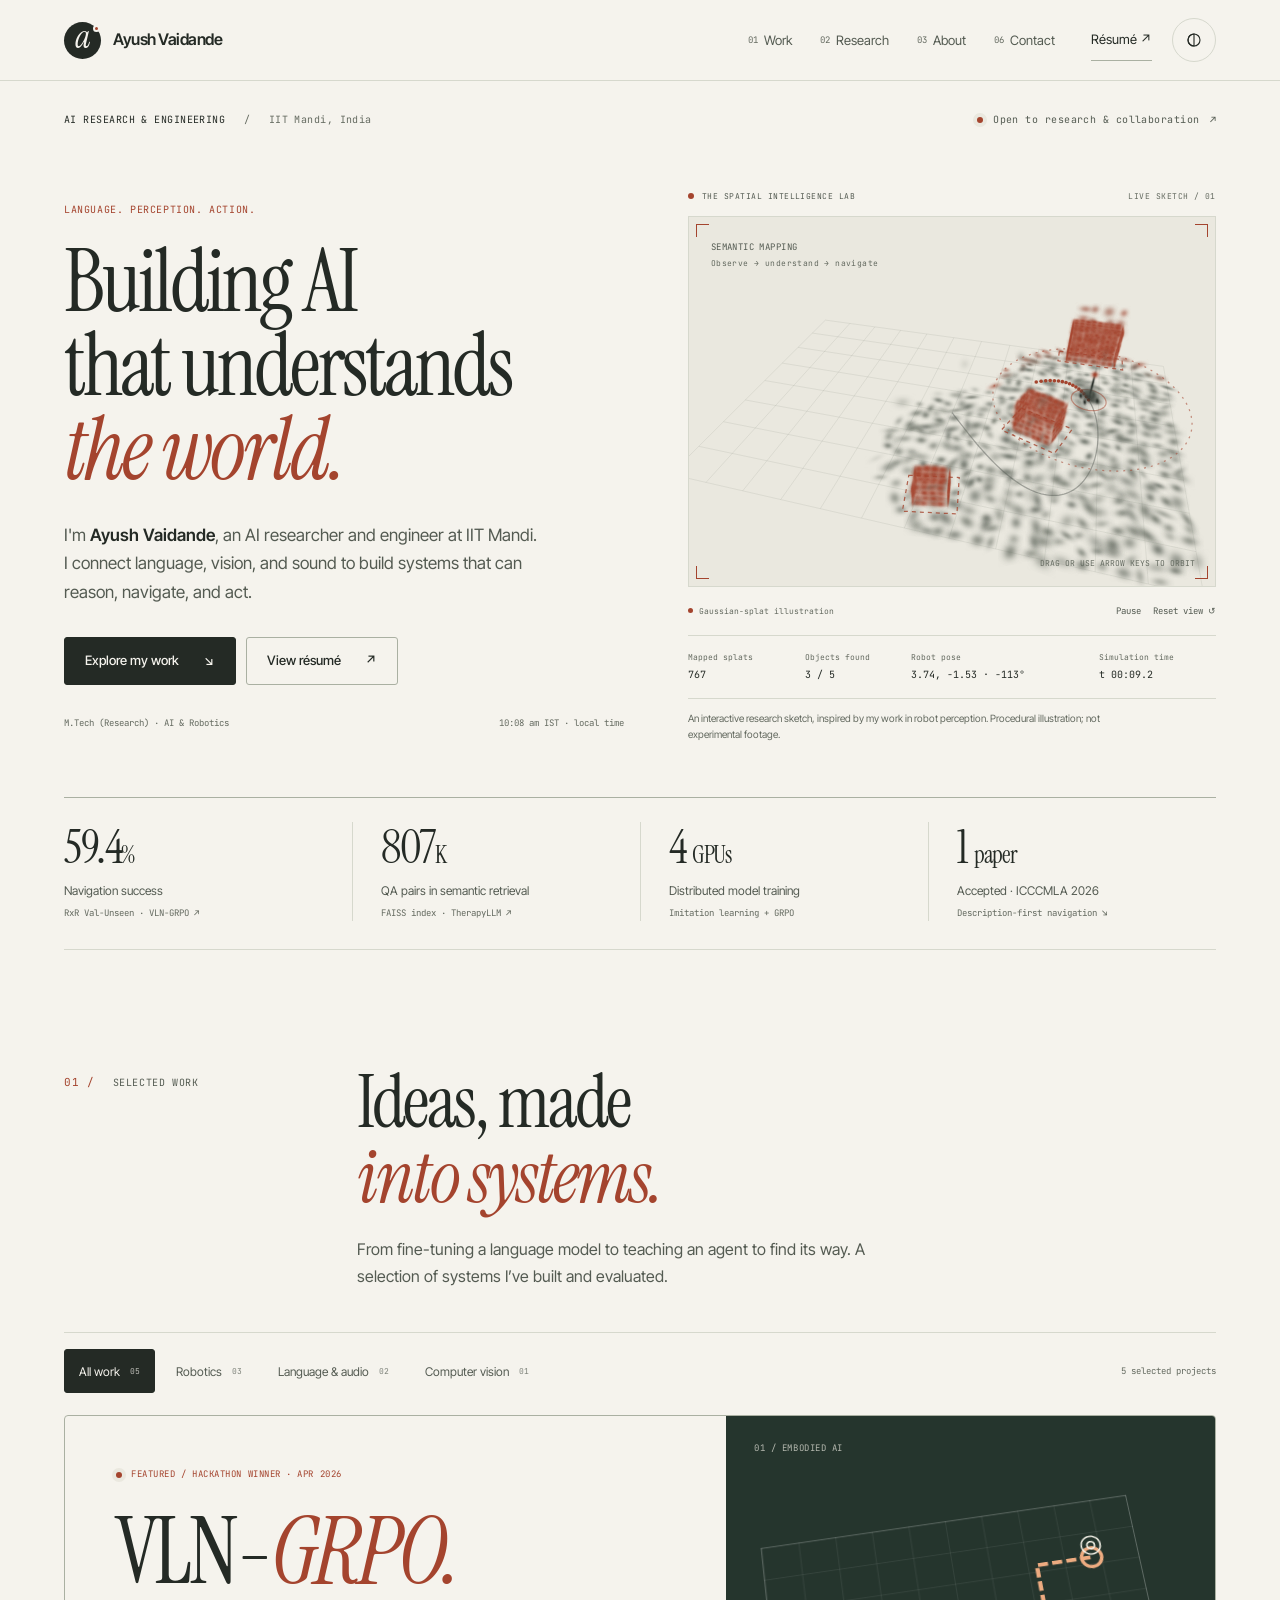
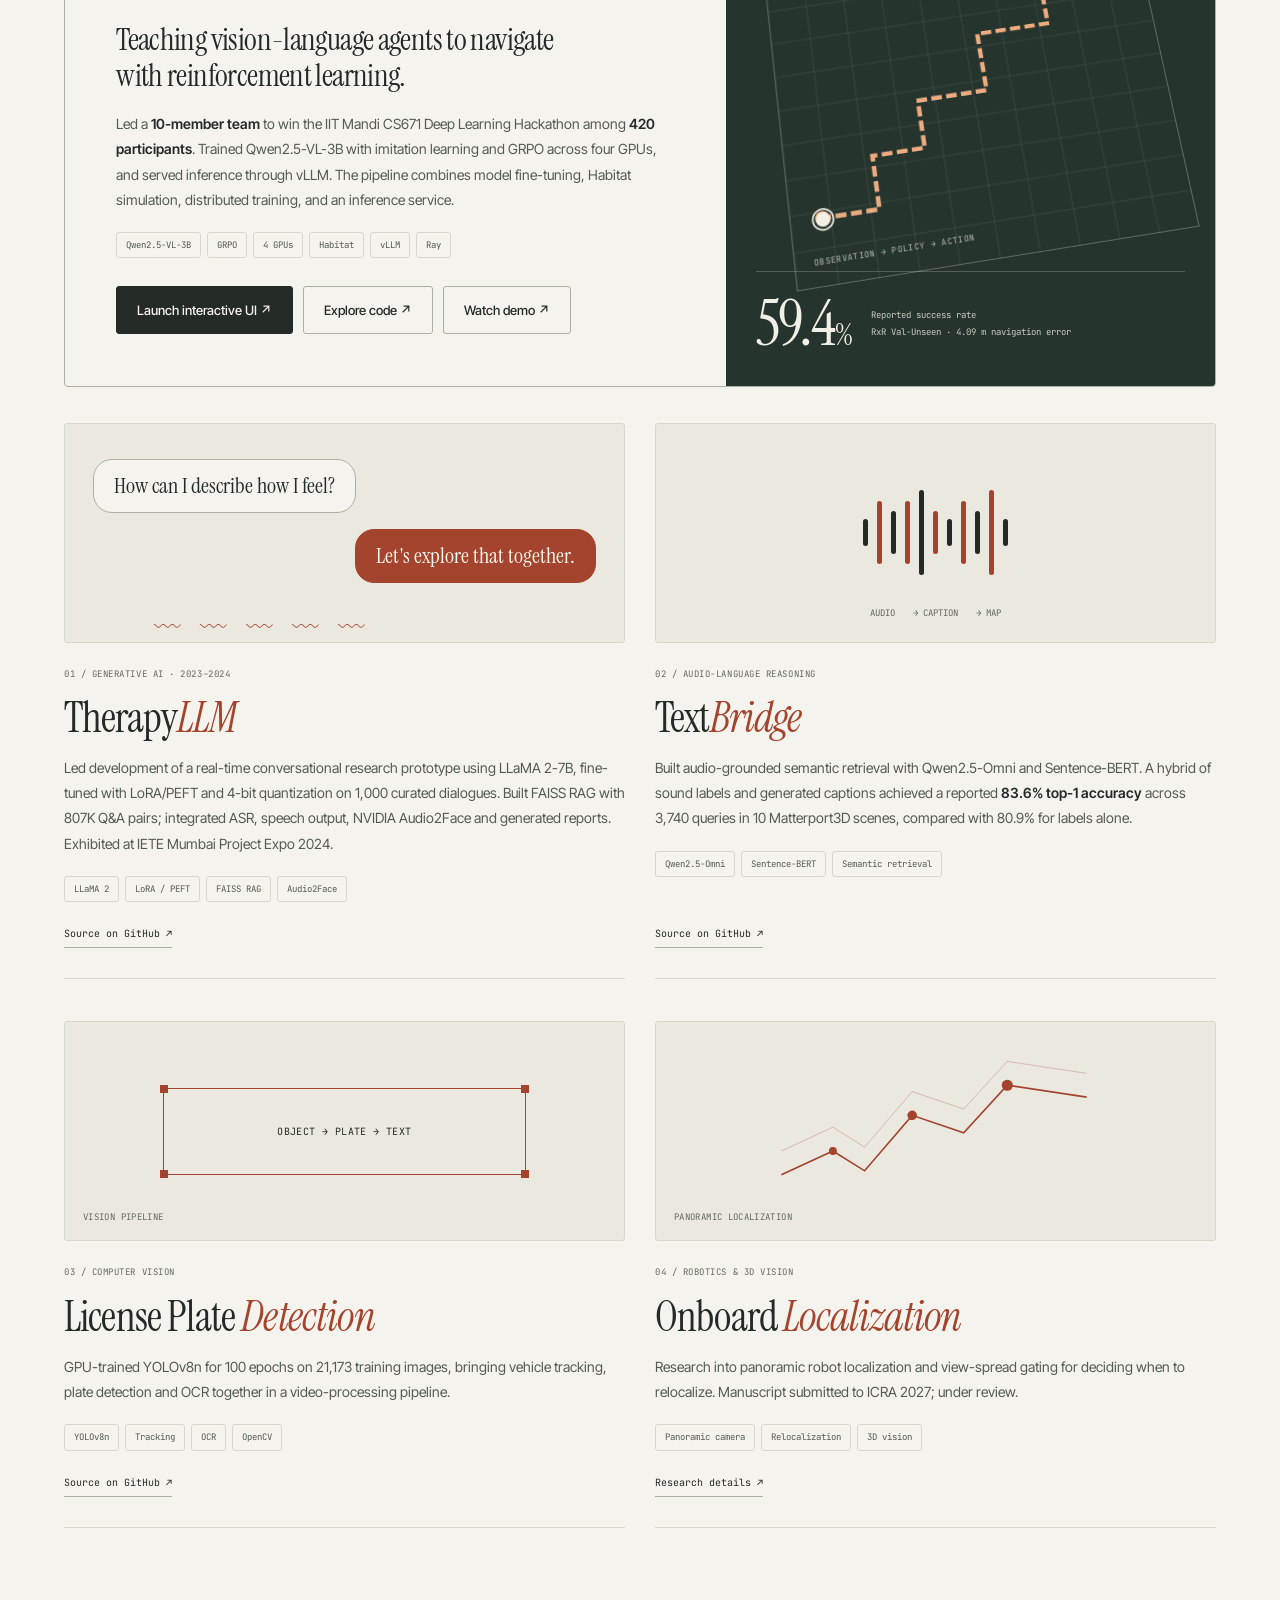
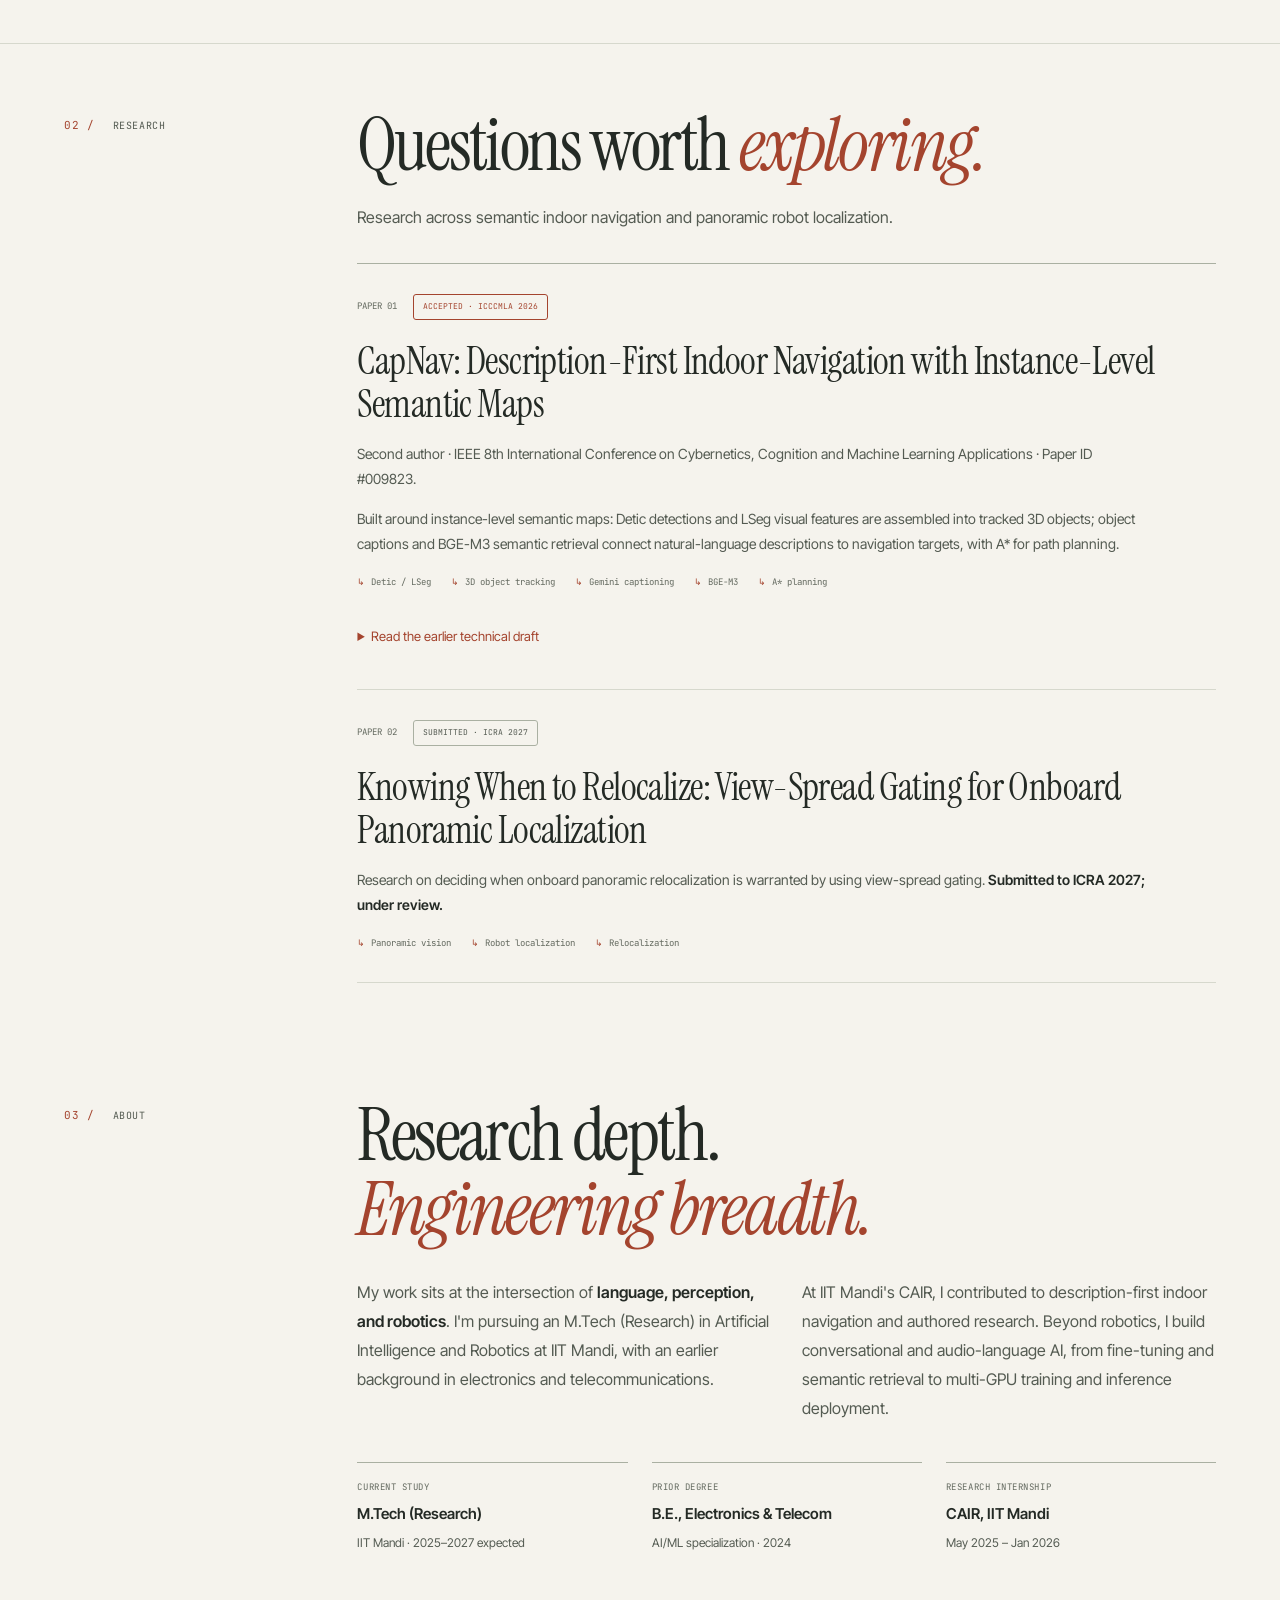
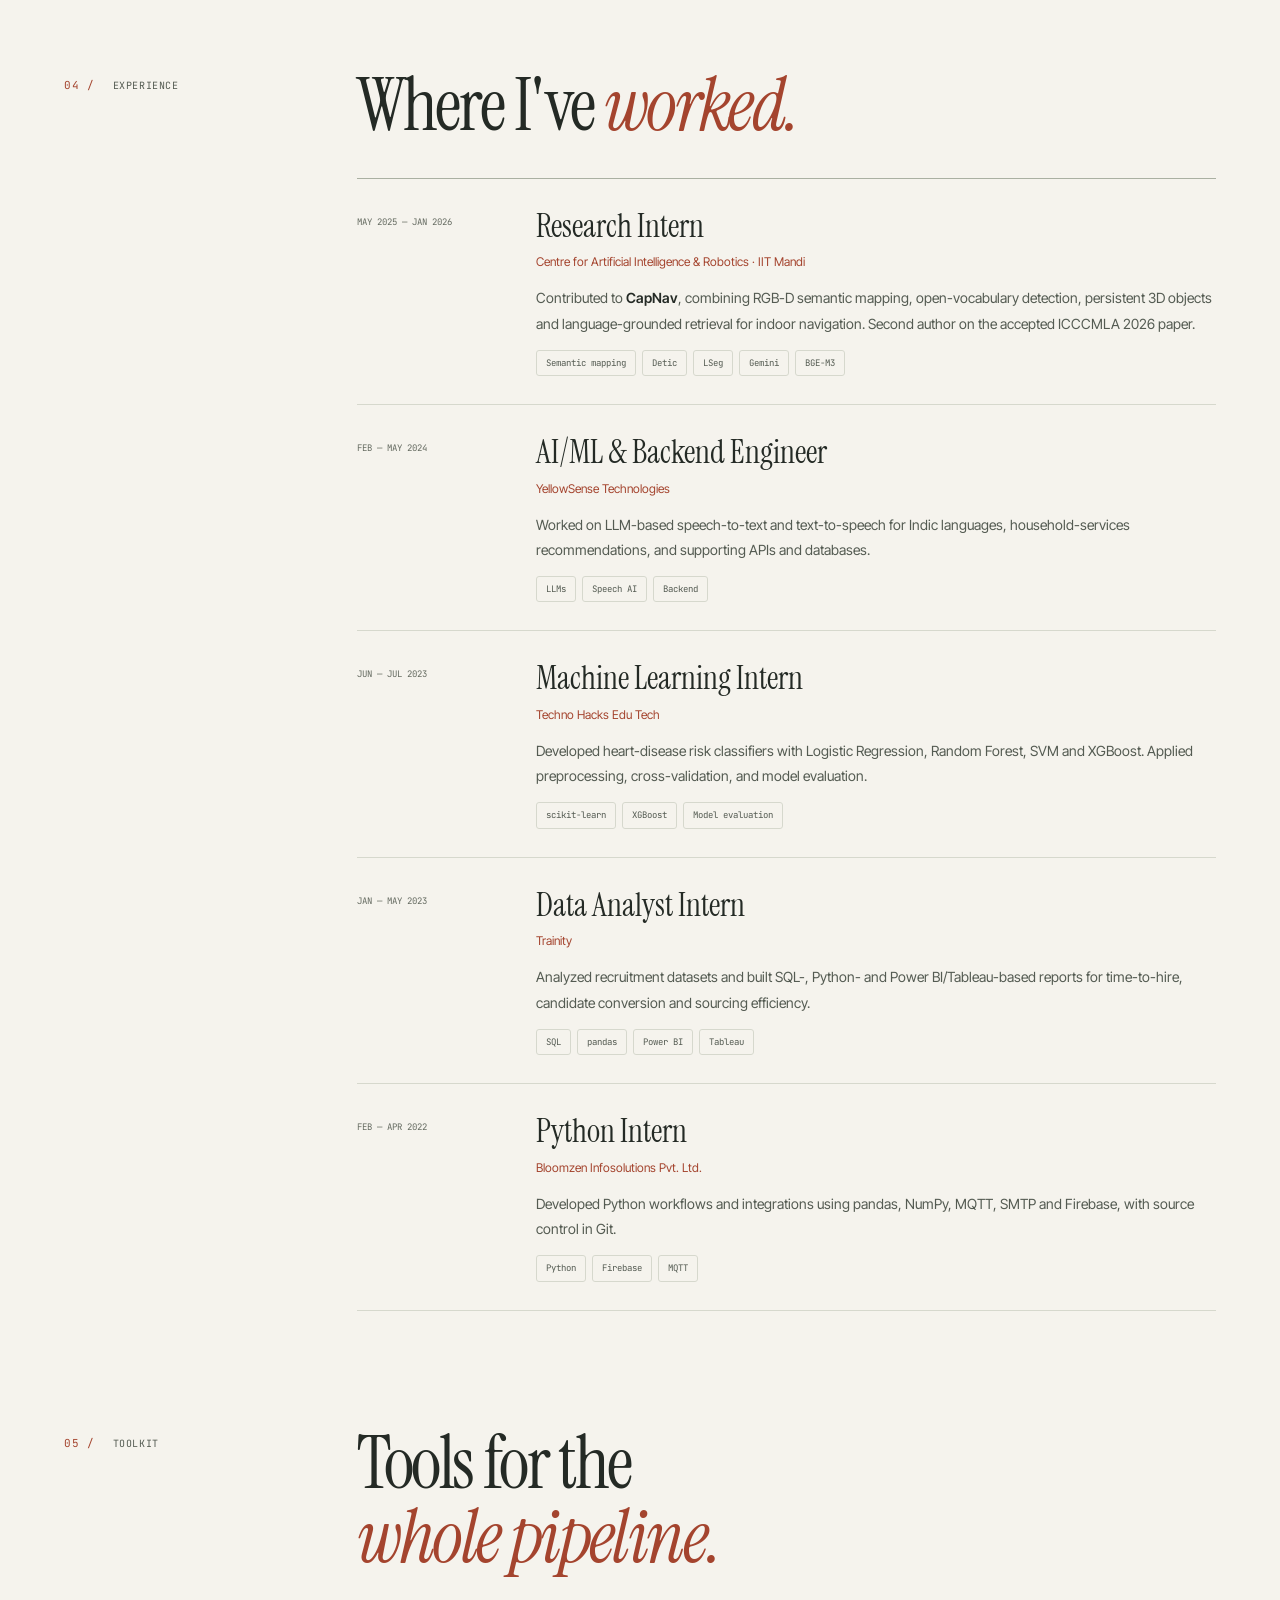
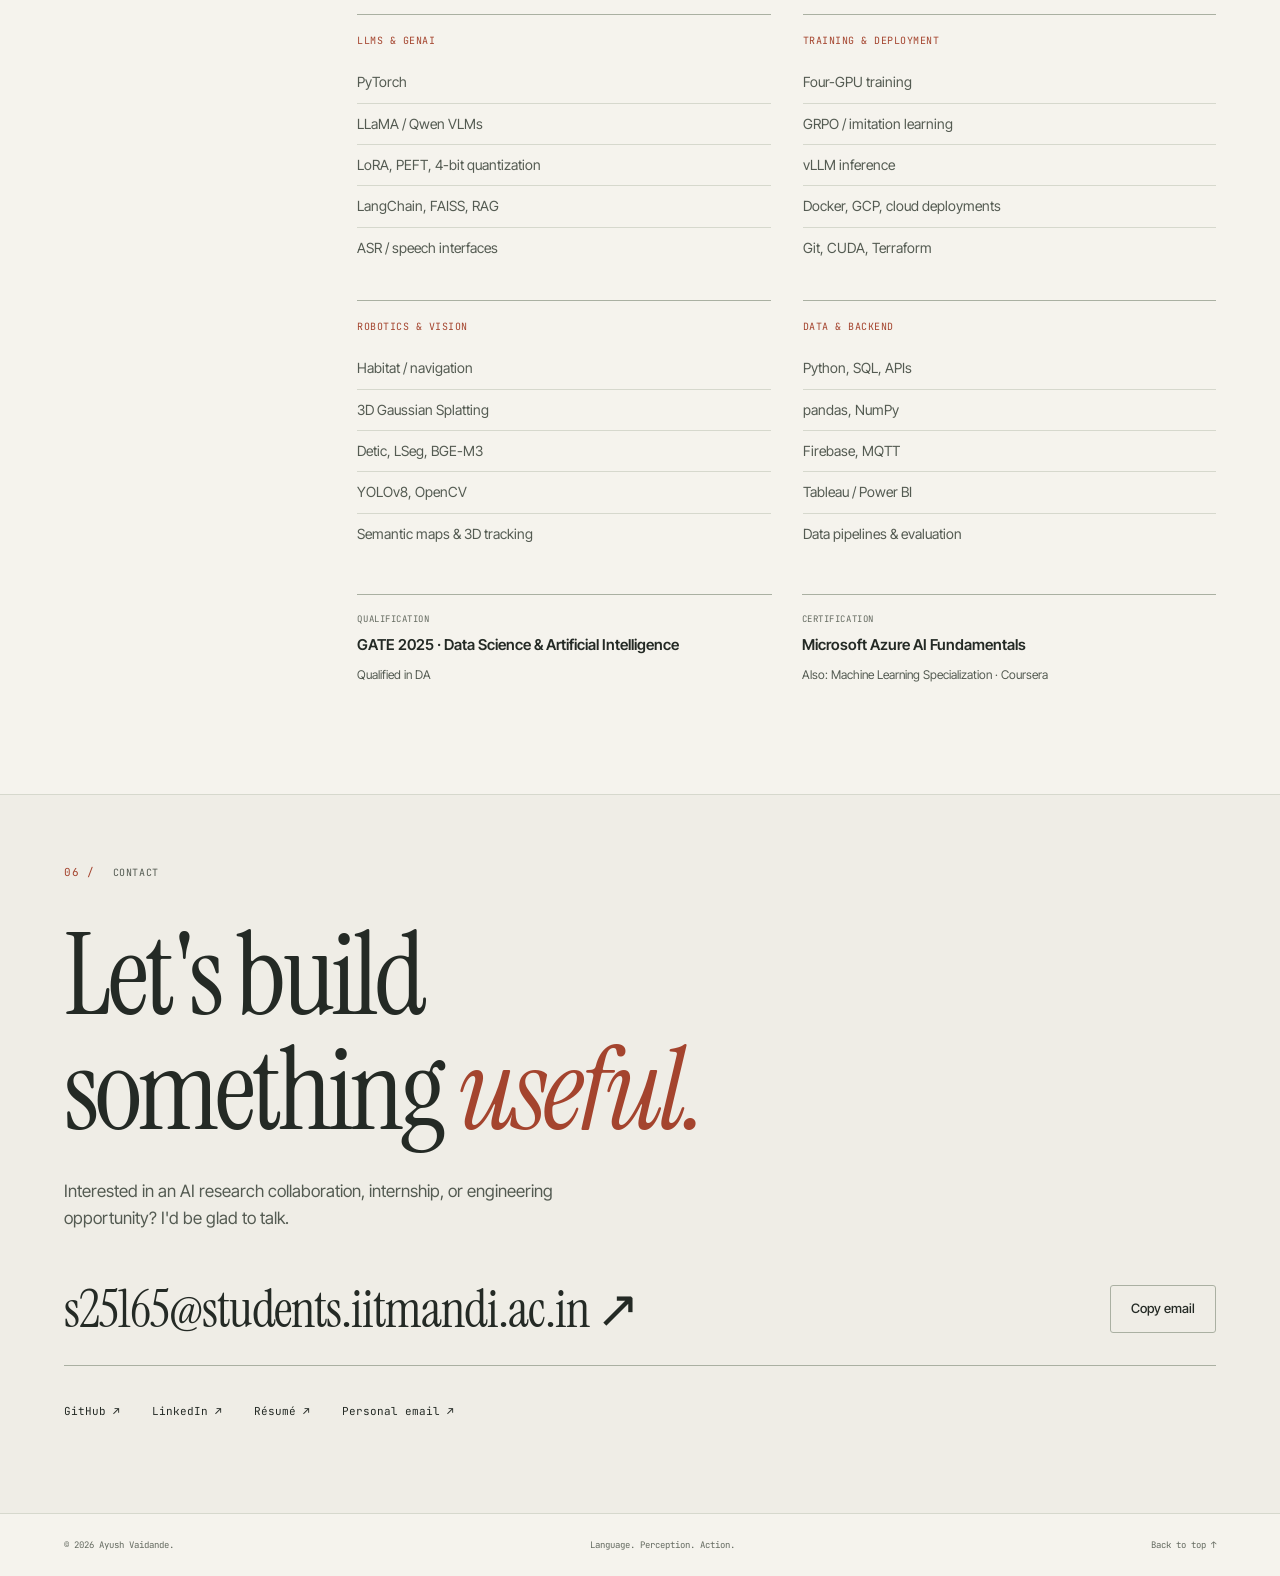
==== commit f6450adc: "Publish VLN Studio portfolio demo" ====
--- a/index.html
+++ b/index.html
@@ -79,7 +79,7 @@
   <section class="section projects-section" id="work" aria-labelledby="work-head"><div class="wrap grid"><div class="sec-label reveal"><span class="idx">01 /</span><span>SELECTED WORK</span></div><div class="sec-body"><h2 class="display section-title reveal" id="work-head">Ideas, made<br><em>into systems.</em></h2><p class="section-note reveal">From fine-tuning a language model to teaching an agent to find its way. A selection of systems I’ve built and evaluated.</p></div></div>
   <div class="wrap">
     <div class="work-toolbar"><div class="project-filters" role="group" aria-label="Filter projects" hidden><button class="filter-btn active" type="button" data-filter="all" aria-pressed="true">All work <span>05</span></button><button class="filter-btn" type="button" data-filter="robotics" aria-pressed="false">Robotics <span>03</span></button><button class="filter-btn" type="button" data-filter="language" aria-pressed="false">Language &amp; audio <span>02</span></button><button class="filter-btn" type="button" data-filter="vision" aria-pressed="false">Computer vision <span>01</span></button></div><p class="filter-status" id="filter-status" role="status" aria-live="polite">5 selected projects</p></div>
-    <article class="feature-project reveal" id="project-vln" data-category="robotics"><div class="feature-copy"><div class="eyebrow"><span class="live-dot" aria-hidden="true"></span> FEATURED / HACKATHON WINNER · APR 2026</div><h3 class="display">VLN-<em>GRPO.</em></h3><p class="feature-sub">Teaching vision-language agents to navigate with reinforcement learning.</p><p>Led a <strong>10-member team</strong> to win the IIT Mandi CS671 Deep Learning Hackathon among <strong>420 participants</strong>. Trained Qwen2.5-VL-3B with imitation learning and GRPO across four GPUs, and served inference through vLLM. The pipeline combines model fine-tuning, Habitat simulation, distributed training, and an inference service.</p><ul class="tags"><li>Qwen2.5-VL-3B</li><li>GRPO</li><li>4 GPUs</li><li>Habitat</li><li>vLLM</li><li>Ray</li></ul><div class="project-actions"><a class="btn btn-solid" href="https://github.com/THEIOTGUY/VLN-GRPO" target="_blank" rel="noopener noreferrer">Explore code ↗</a><a class="btn btn-line" href="https://drive.google.com/file/d/15JzGiJpku2RAGnERenPym_cz7Lz4FsfA/view?usp=drivesdk" target="_blank" rel="noopener noreferrer">Watch demo ↗</a></div></div><div class="feature-visual" aria-label="Illustration of a navigation grid with a highlighted path"><div class="visual-kicker">01 / EMBODIED AI</div><div class="grid-art"><span class="grid-robot">◉</span><span class="grid-goal">◎</span><svg viewBox="0 0 440 400" aria-hidden="true" preserveAspectRatio="none"><path d="M35 328 L98 328 L98 268 L157 268 L157 213 L236 213 L236 145 L319 145 L319 72 L385 72" fill="none" stroke="currentColor" stroke-width="5" stroke-linecap="square" stroke-dasharray="7 10"/><circle cx="35" cy="328" r="8" fill="currentColor"/><circle cx="385" cy="72" r="12" fill="none" stroke="currentColor" stroke-width="4"/></svg><div class="art-label">OBSERVATION → POLICY → ACTION</div></div><div class="feature-stat"><strong>59.4<span>%</span></strong><span>Reported success rate<br>RxR Val-Unseen · 4.09 m navigation error</span></div></div></article>
+    <article class="feature-project reveal" id="project-vln" data-category="robotics"><div class="feature-copy"><div class="eyebrow"><span class="live-dot" aria-hidden="true"></span> FEATURED / HACKATHON WINNER · APR 2026</div><h3 class="display">VLN-<em>GRPO.</em></h3><p class="feature-sub">Teaching vision-language agents to navigate with reinforcement learning.</p><p>Led a <strong>10-member team</strong> to win the IIT Mandi CS671 Deep Learning Hackathon among <strong>420 participants</strong>. Trained Qwen2.5-VL-3B with imitation learning and GRPO across four GPUs, and served inference through vLLM. The pipeline combines model fine-tuning, Habitat simulation, distributed training, and an inference service.</p><ul class="tags"><li>Qwen2.5-VL-3B</li><li>GRPO</li><li>4 GPUs</li><li>Habitat</li><li>vLLM</li><li>Ray</li></ul><div class="project-actions"><a class="btn btn-solid" href="vln-studio/">Launch interactive UI ↗</a><a class="btn btn-line" href="https://github.com/THEIOTGUY/VLN-GRPO" target="_blank" rel="noopener noreferrer">Explore code ↗</a><a class="btn btn-line" href="https://drive.google.com/file/d/15JzGiJpku2RAGnERenPym_cz7Lz4FsfA/view?usp=drivesdk" target="_blank" rel="noopener noreferrer">Watch demo ↗</a></div></div><div class="feature-visual" aria-label="Illustration of a navigation grid with a highlighted path"><div class="visual-kicker">01 / EMBODIED AI</div><div class="grid-art"><span class="grid-robot">◉</span><span class="grid-goal">◎</span><svg viewBox="0 0 440 400" aria-hidden="true" preserveAspectRatio="none"><path d="M35 328 L98 328 L98 268 L157 268 L157 213 L236 213 L236 145 L319 145 L319 72 L385 72" fill="none" stroke="currentColor" stroke-width="5" stroke-linecap="square" stroke-dasharray="7 10"/><circle cx="35" cy="328" r="8" fill="currentColor"/><circle cx="385" cy="72" r="12" fill="none" stroke="currentColor" stroke-width="4"/></svg><div class="art-label">OBSERVATION → POLICY → ACTION</div></div><div class="feature-stat"><strong>59.4<span>%</span></strong><span>Reported success rate<br>RxR Val-Unseen · 4.09 m navigation error</span></div></div></article>
     <div class="project-grid">
       <article class="project-card reveal" data-category="language"><div class="card-art card-art-therapy" aria-hidden="true"><div class="chat-bubble left">How can I describe how I feel?</div><div class="chat-bubble right">Let's explore that together.</div><div class="signal">﹏﹏﹏﹏﹏</div></div><div class="project-info"><div class="eyebrow">01 / GENERATIVE AI · 2023–2024</div><h3>Therapy<em>LLM</em></h3><p>Led development of a real-time conversational research prototype using LLaMA 2-7B, fine-tuned with LoRA/PEFT and 4-bit quantization on 1,000 curated dialogues. Built FAISS RAG with 807K Q&A pairs; integrated ASR, speech output, NVIDIA Audio2Face and generated reports. Exhibited at IETE Mumbai Project Expo 2024.</p><ul class="tags"><li>LLaMA 2</li><li>LoRA / PEFT</li><li>FAISS RAG</li><li>Audio2Face</li></ul><a class="case-link" href="https://github.com/THEIOTGUY/TherapyLLM" target="_blank" rel="noopener noreferrer">Source on GitHub ↗</a></div></article>
       <article class="project-card reveal" data-category="language robotics"><div class="card-art card-art-audio" aria-hidden="true"><div class="audio-bars"><span></span><span></span><span></span><span></span><span></span><span></span><span></span><span></span><span></span><span></span><span></span></div><div class="art-trace"><span>AUDIO</span><span>→ CAPTION</span><span>→ MAP</span></div></div><div class="project-info"><div class="eyebrow">02 / AUDIO-LANGUAGE REASONING</div><h3>Text<em>Bridge</em></h3><p>Built audio-grounded semantic retrieval with Qwen2.5-Omni and Sentence-BERT. A hybrid of sound labels and generated captions achieved a reported <strong>83.6% top-1 accuracy</strong> across 3,740 queries in 10 Matterport3D scenes, compared with 80.9% for labels alone.</p><ul class="tags"><li>Qwen2.5-Omni</li><li>Sentence-BERT</li><li>Semantic retrieval</li></ul><a class="case-link" href="https://github.com/THEIOTGUY/multimodal" target="_blank" rel="noopener noreferrer">Source on GitHub ↗</a></div></article>
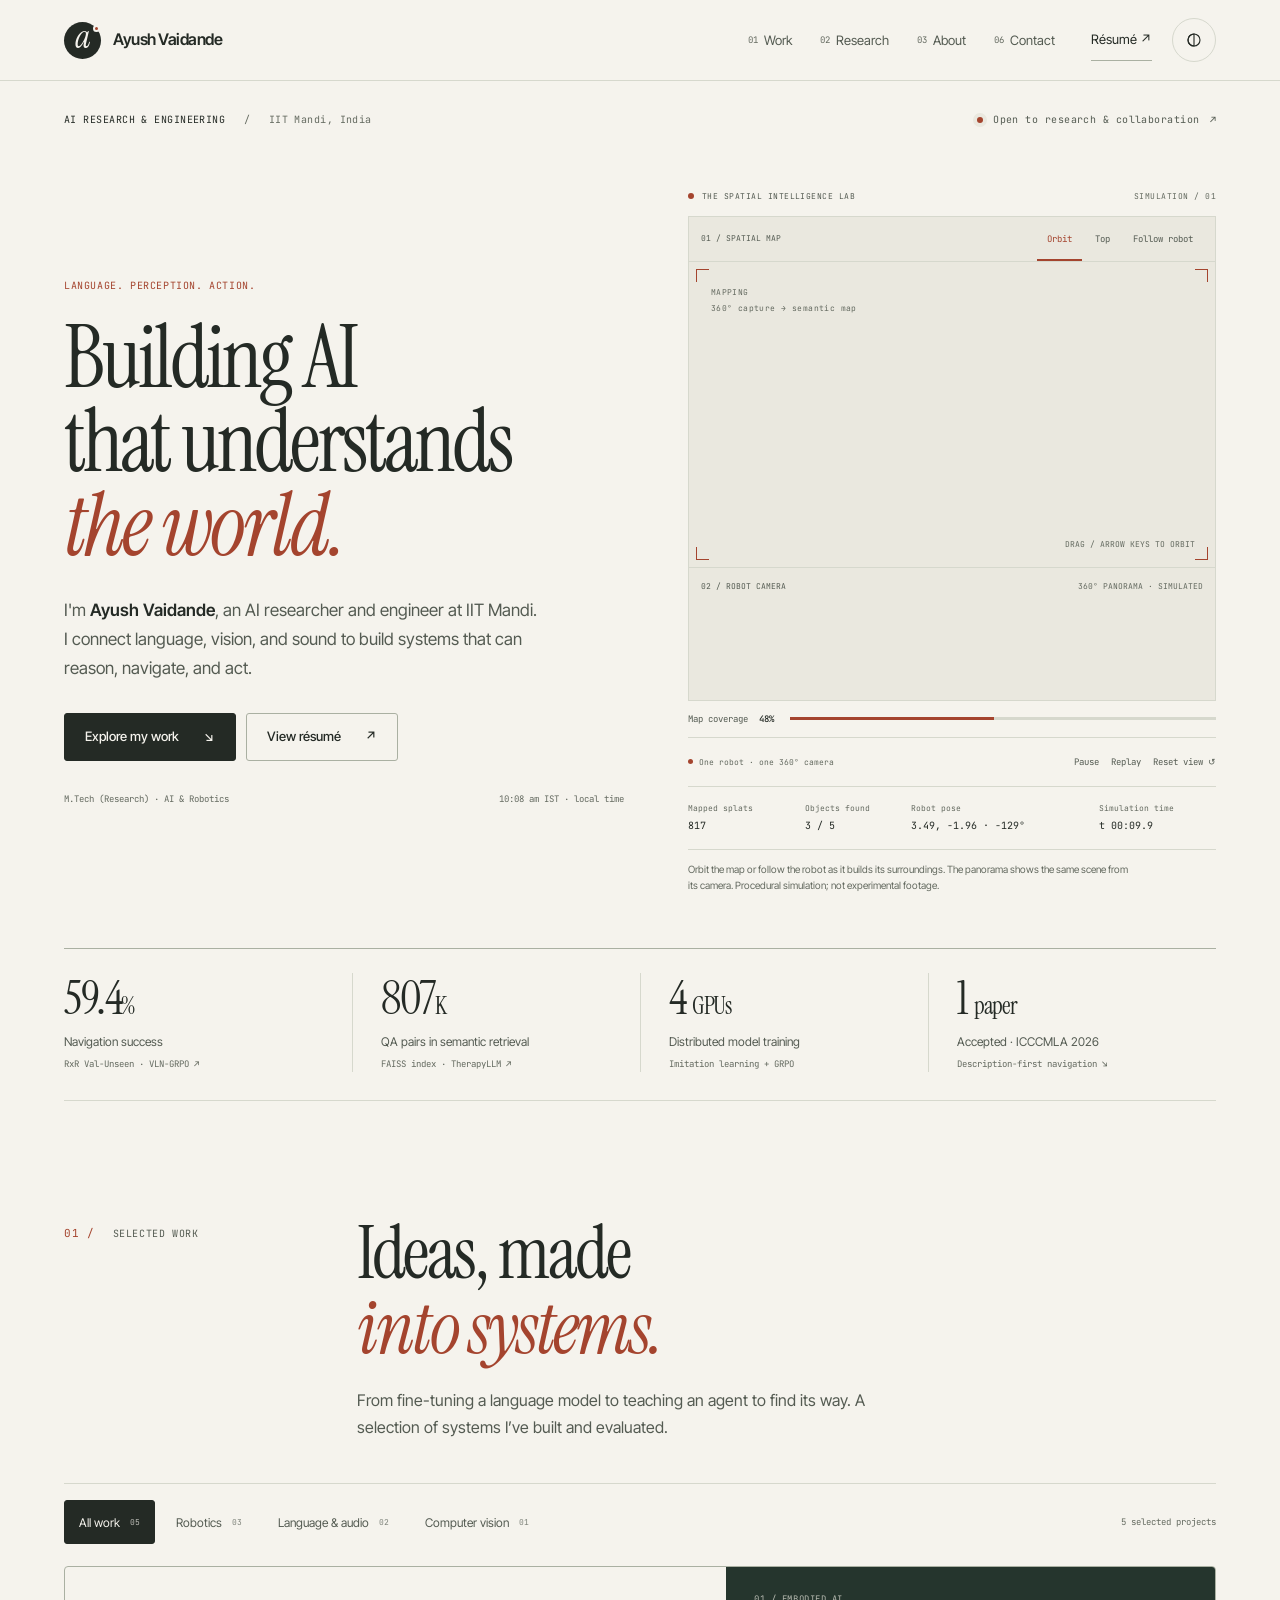
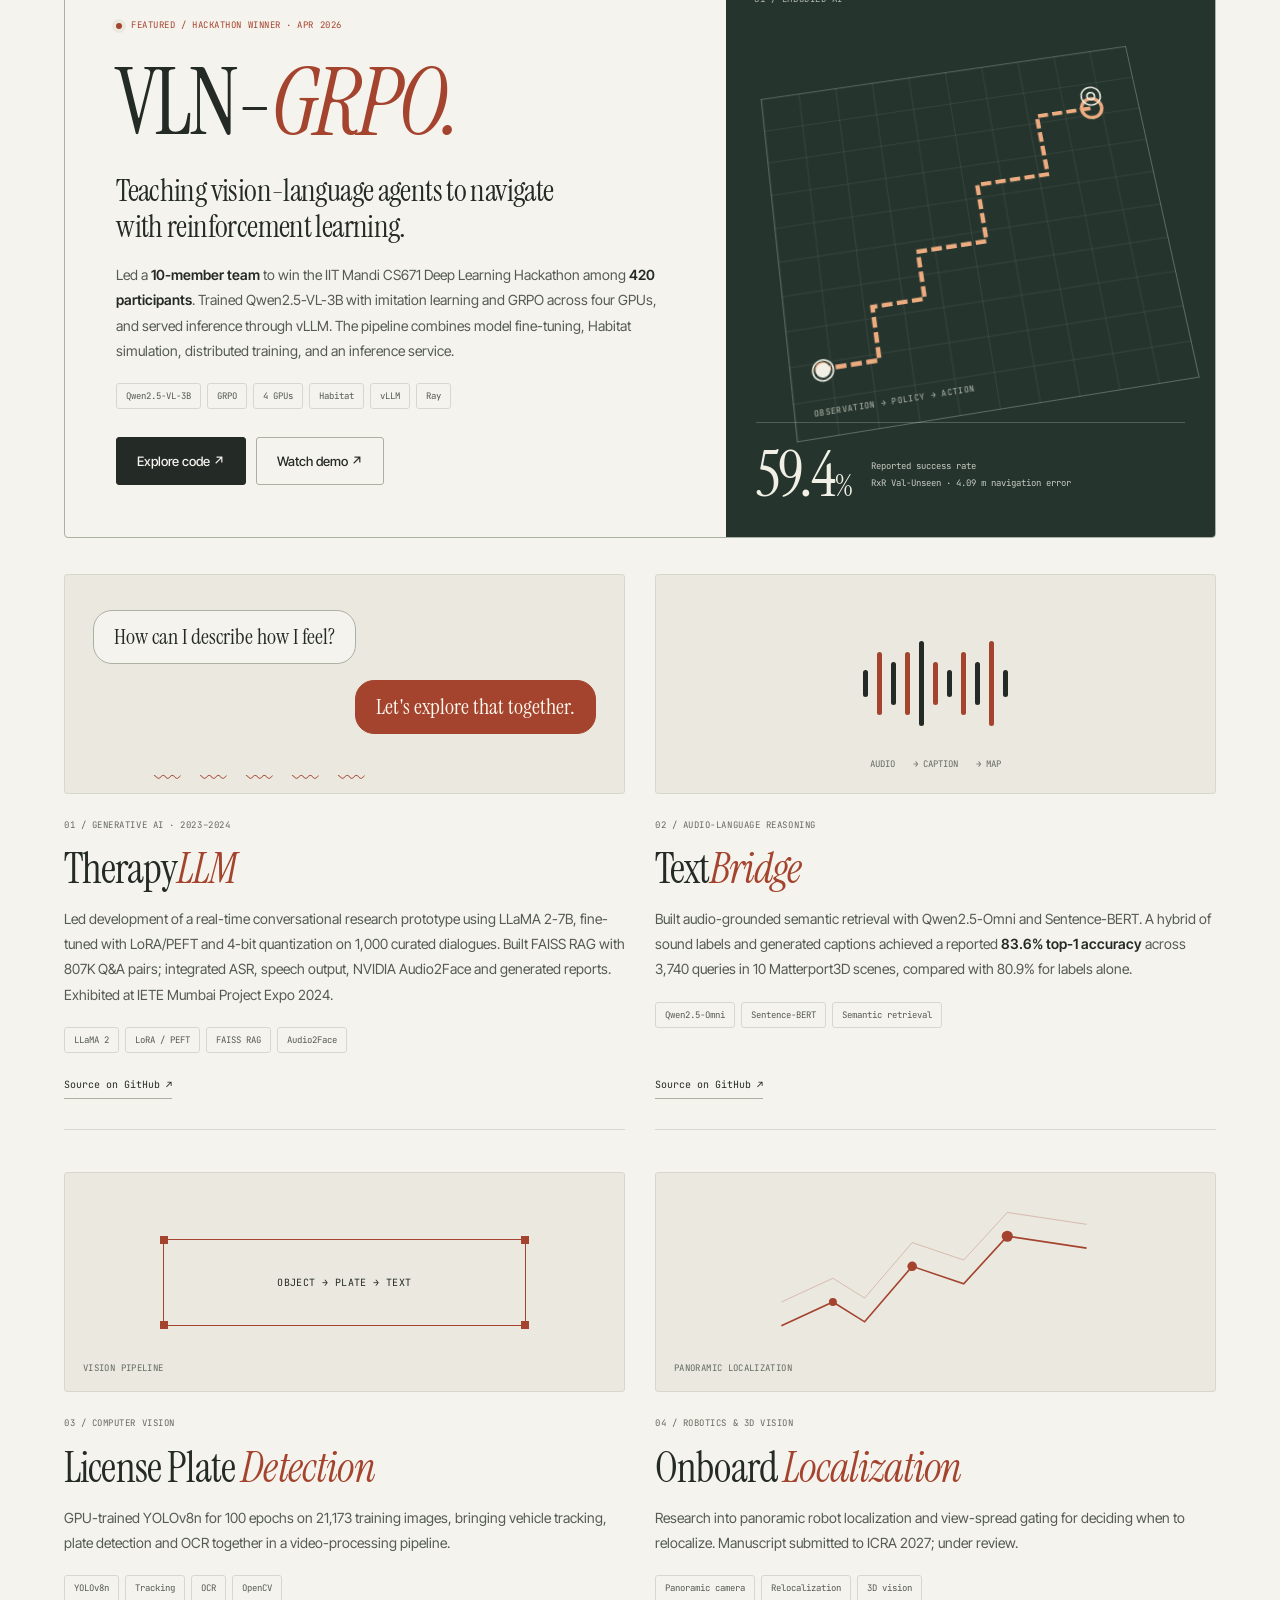
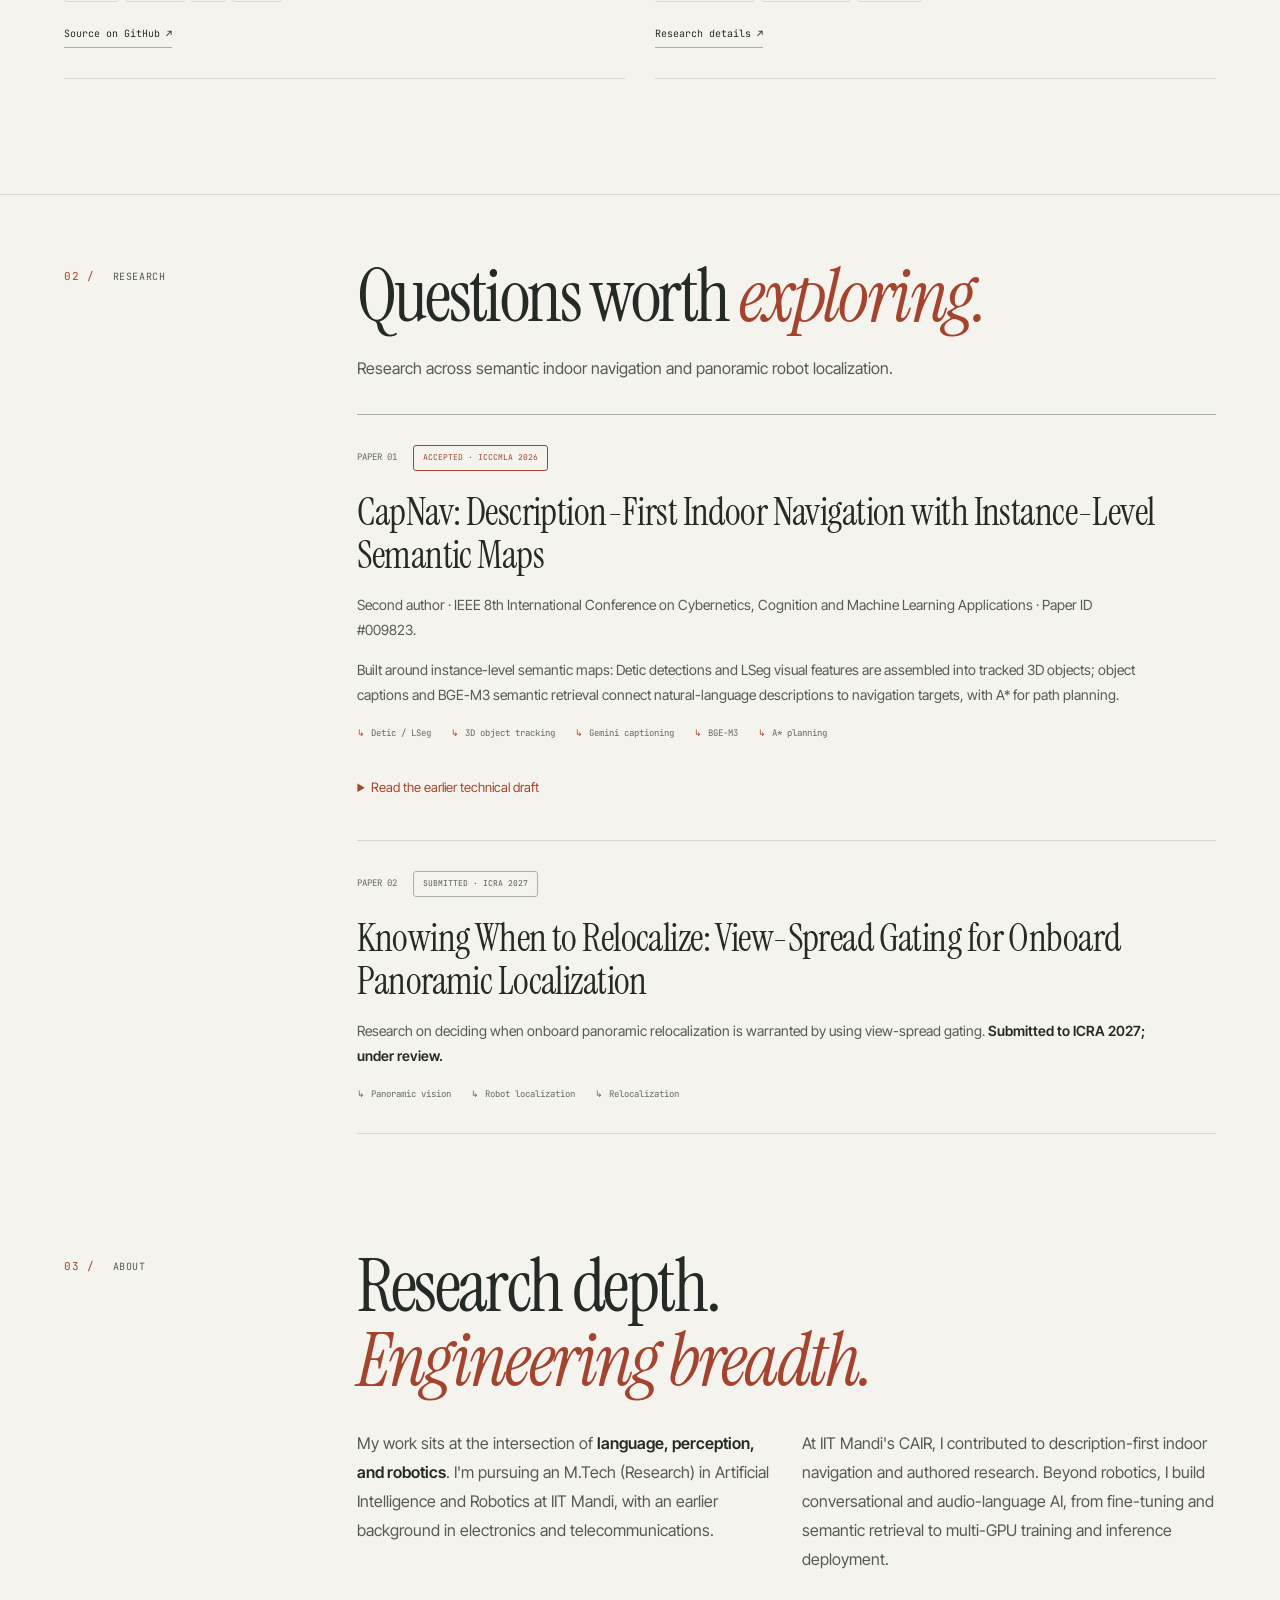
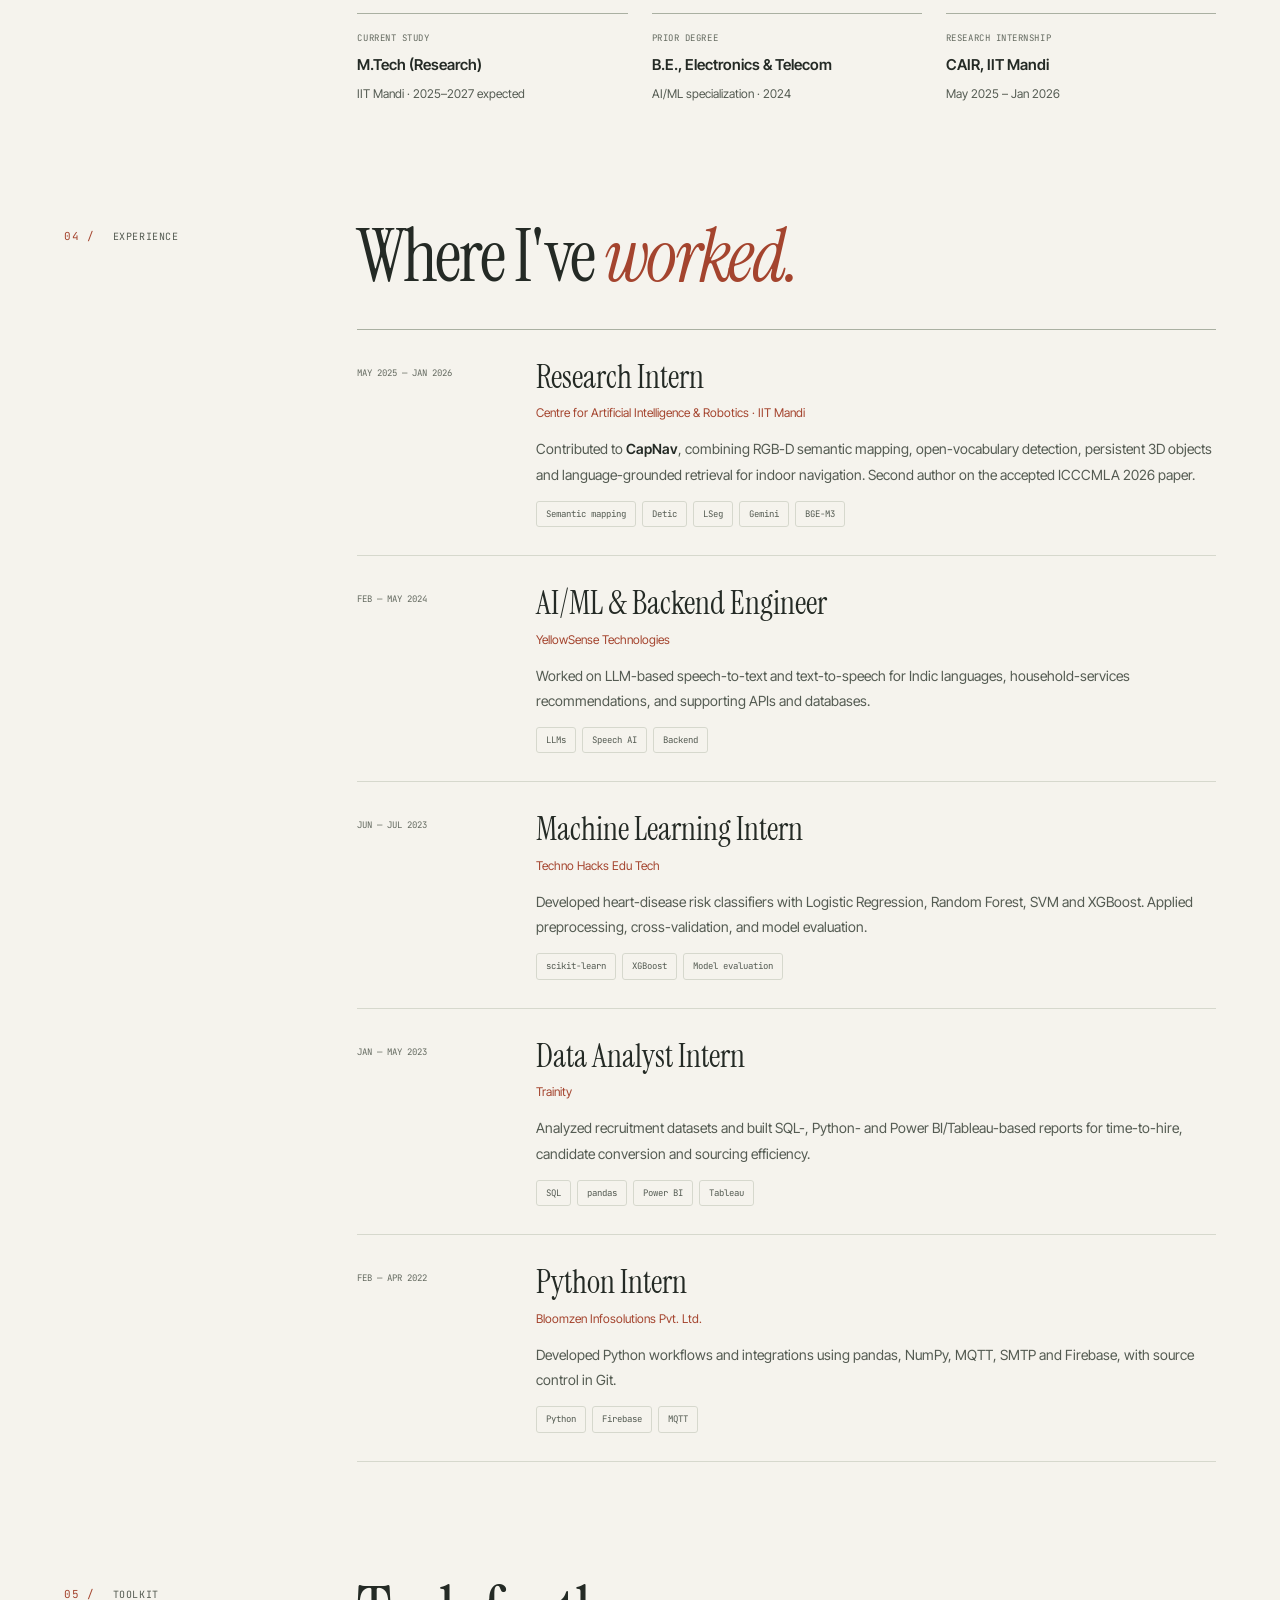
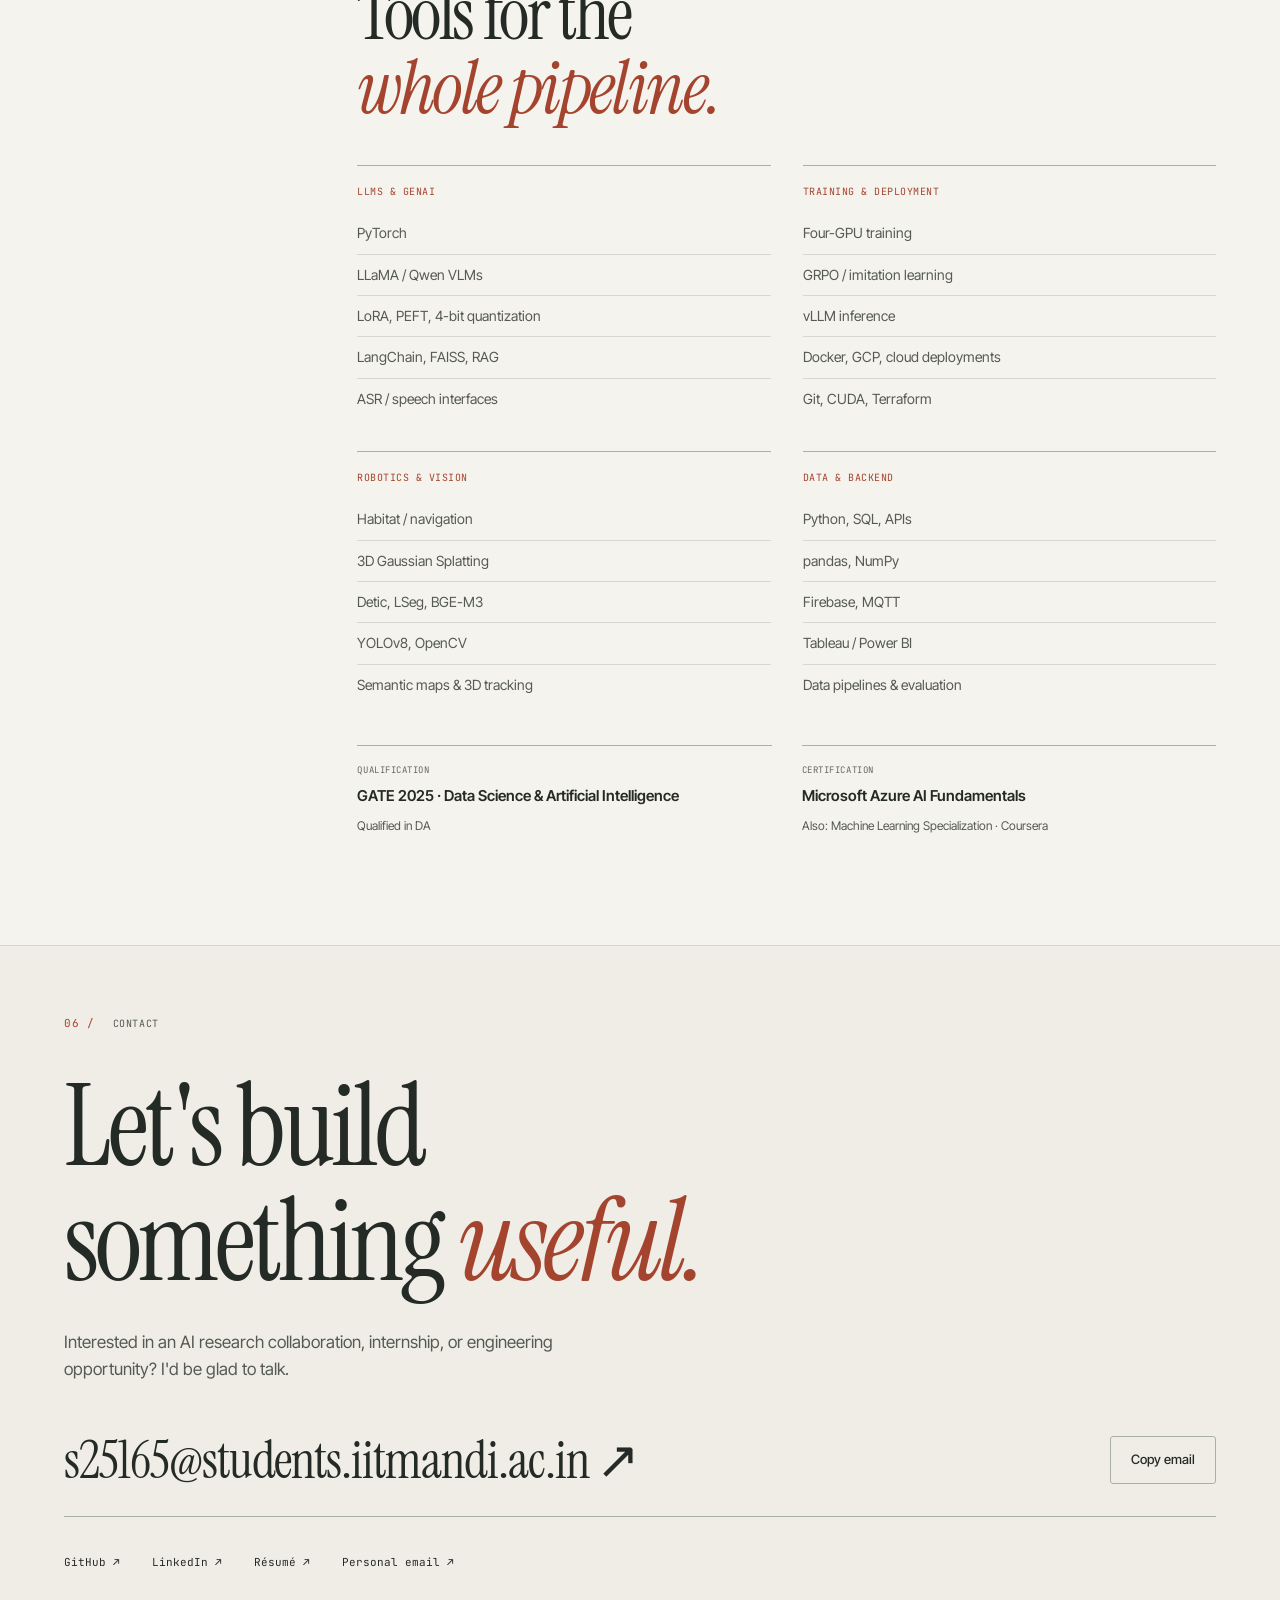
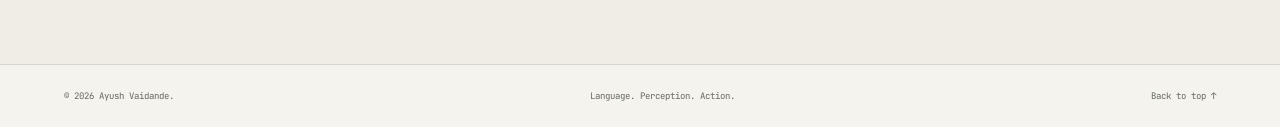
==== commit d10a52e1: "Improve embedded robot simulation with synchronized 360 camera view" ====
--- a/index.html
+++ b/index.html
@@ -22,9 +22,9 @@
   <link rel="preconnect" href="https://fonts.googleapis.com">
   <link rel="preconnect" href="https://fonts.gstatic.com" crossorigin>
   <link href="https://fonts.googleapis.com/css2?family=Instrument+Serif:ital@0;1&family=Inter+Tight:wght@400;500;600;700&family=JetBrains+Mono:wght@400;500;600&display=swap" rel="stylesheet">
-  <link rel="stylesheet" href="css/style.css">
-  <script src="js/splatmap.js" defer></script>
-  <script src="js/main.js" defer></script>
+  <link rel="stylesheet" href="css/style.css?v=20261109-simulation">
+  <script src="js/splatmap.js?v=20261109-simulation" defer></script>
+  <script src="js/main.js?v=20261109-simulation" defer></script>
   <script>
 
     (() => {try {let theme=localStorage.getItem('theme');if(theme!=='light'&&theme!=='dark')theme=window.matchMedia('(prefers-color-scheme: dark)').matches?'dark':'light';document.documentElement.dataset.theme=theme;}catch(e){document.documentElement.dataset.theme='light';}})();
@@ -65,11 +65,16 @@
           <div class="hero-byline"><span>M.Tech (Research) · AI &amp; Robotics</span><span><time id="clock">IST</time> · local time</span></div>
         </div>
         <figure class="fig hero-figure" aria-labelledby="map-caption">
-          <div class="figure-heading"><span><span class="rec" aria-hidden="true"></span> THE SPATIAL INTELLIGENCE LAB</span><span>LIVE SKETCH / 01</span></div>
-          <div class="fig-frame"><canvas id="map-canvas" tabindex="0" role="img" aria-label="Interactive illustration of a robot mapping an indoor environment. Use arrow keys or drag to orbit; Home resets the view." aria-describedby="map-caption"></canvas><span class="corner tl"></span><span class="corner tr"></span><span class="corner bl"></span><span class="corner br"></span><div class="fig-overlay"><span class="fig-tag">SEMANTIC MAPPING<br><span>Observe → understand → navigate</span></span><span class="fig-hint">DRAG OR USE ARROW KEYS TO ORBIT</span></div></div>
-          <div class="map-toolbar"><span class="map-legend"><i aria-hidden="true"></i> Gaussian-splat illustration</span><div class="map-controls" hidden><button id="map-toggle" type="button" aria-pressed="false"><span data-map-label>Pause motion</span></button><button id="map-reset" type="button">Reset view <span aria-hidden="true">↺</span></button></div></div>
+          <div class="figure-heading"><span><span class="rec" aria-hidden="true"></span> THE SPATIAL INTELLIGENCE LAB</span><span>SIMULATION / 01</span></div>
+          <div class="scene-views" role="group" aria-label="Map viewpoint">
+            <span>01 / SPATIAL MAP</span><div><button type="button" data-map-view="orbit" aria-pressed="true">Orbit</button><button type="button" data-map-view="top" aria-pressed="false">Top</button><button type="button" data-map-view="follow" aria-pressed="false">Follow robot</button></div>
+          </div>
+          <div class="fig-frame"><canvas id="map-canvas" tabindex="0" role="img" aria-label="Interactive illustration of a robot mapping an indoor environment. Use arrow keys or drag to orbit; Home resets the view." aria-describedby="map-caption"></canvas><span class="corner tl"></span><span class="corner tr"></span><span class="corner bl"></span><span class="corner br"></span><div class="fig-overlay"><span class="fig-tag"><span class="sim-state" id="map-status">Mapping</span><br><span>360° capture → semantic map</span></span><span class="fig-hint">DRAG / ARROW KEYS TO ORBIT</span></div></div>
+          <div class="panorama-panel"><div class="panorama-heading"><span>02 / ROBOT CAMERA</span><span>360° PANORAMA · SIMULATED</span></div><canvas id="camera-canvas" role="img" aria-label="Simulated 360 degree panoramic view from the robot's camera, synchronized with the spatial map above. Object labels show simulated distances."></canvas></div>
+          <div class="mapping-progress"><span>Map coverage <strong id="hud-coverage">—</strong></span><progress id="map-progress" max="100" value="0" aria-label="Mapped portion of the simulated scene"></progress></div>
+          <div class="map-toolbar"><span class="map-legend"><i aria-hidden="true"></i> One robot · one 360° camera</span><div class="map-controls" hidden><button id="map-toggle" type="button" aria-pressed="false"><span data-map-label>Pause motion</span></button><button id="map-replay" type="button" aria-label="Restart mapping from the beginning">Replay</button><button id="map-reset" type="button">Reset view <span aria-hidden="true">↺</span></button></div></div>
           <dl class="readout"><div><dt>Mapped splats</dt><dd id="hud-splats">—</dd></div><div><dt>Objects found</dt><dd id="hud-obs">—</dd></div><div><dt>Robot pose</dt><dd id="hud-pose">—</dd></div><div><dt>Simulation time</dt><dd id="hud-time">—</dd></div></dl>
-          <figcaption id="map-caption">An interactive research sketch, inspired by my work in robot perception. Procedural illustration; not experimental footage.</figcaption>
+          <figcaption id="map-caption">Orbit the map or follow the robot as it builds its surroundings. The panorama shows the same scene from its camera. Procedural simulation; not experimental footage.</figcaption>
         </figure>
       </div>
       <div class="impact" aria-label="Research and project highlights"><div><strong>59.4<span>%</span></strong><span>Navigation success</span><small>RxR Val-Unseen · <a href="https://github.com/THEIOTGUY/VLN-GRPO" target="_blank" rel="noopener noreferrer">VLN-GRPO ↗</a></small></div><div><strong>807<span>K</span></strong><span>QA pairs in semantic retrieval</span><small>FAISS index · <a href="https://github.com/THEIOTGUY/TherapyLLM" target="_blank" rel="noopener noreferrer">TherapyLLM ↗</a></small></div><div><strong>4 <span>GPUs</span></strong><span>Distributed model training</span><small>Imitation learning + GRPO</small></div><div><strong>1 <span>paper</span></strong><span>Accepted · ICCCMLA 2026</span><small><a href="#research">Description-first navigation ↘</a></small></div></div>
@@ -79,7 +84,7 @@
   <section class="section projects-section" id="work" aria-labelledby="work-head"><div class="wrap grid"><div class="sec-label reveal"><span class="idx">01 /</span><span>SELECTED WORK</span></div><div class="sec-body"><h2 class="display section-title reveal" id="work-head">Ideas, made<br><em>into systems.</em></h2><p class="section-note reveal">From fine-tuning a language model to teaching an agent to find its way. A selection of systems I’ve built and evaluated.</p></div></div>
   <div class="wrap">
     <div class="work-toolbar"><div class="project-filters" role="group" aria-label="Filter projects" hidden><button class="filter-btn active" type="button" data-filter="all" aria-pressed="true">All work <span>05</span></button><button class="filter-btn" type="button" data-filter="robotics" aria-pressed="false">Robotics <span>03</span></button><button class="filter-btn" type="button" data-filter="language" aria-pressed="false">Language &amp; audio <span>02</span></button><button class="filter-btn" type="button" data-filter="vision" aria-pressed="false">Computer vision <span>01</span></button></div><p class="filter-status" id="filter-status" role="status" aria-live="polite">5 selected projects</p></div>
-    <article class="feature-project reveal" id="project-vln" data-category="robotics"><div class="feature-copy"><div class="eyebrow"><span class="live-dot" aria-hidden="true"></span> FEATURED / HACKATHON WINNER · APR 2026</div><h3 class="display">VLN-<em>GRPO.</em></h3><p class="feature-sub">Teaching vision-language agents to navigate with reinforcement learning.</p><p>Led a <strong>10-member team</strong> to win the IIT Mandi CS671 Deep Learning Hackathon among <strong>420 participants</strong>. Trained Qwen2.5-VL-3B with imitation learning and GRPO across four GPUs, and served inference through vLLM. The pipeline combines model fine-tuning, Habitat simulation, distributed training, and an inference service.</p><ul class="tags"><li>Qwen2.5-VL-3B</li><li>GRPO</li><li>4 GPUs</li><li>Habitat</li><li>vLLM</li><li>Ray</li></ul><div class="project-actions"><a class="btn btn-solid" href="vln-studio/">Launch interactive UI ↗</a><a class="btn btn-line" href="https://github.com/THEIOTGUY/VLN-GRPO" target="_blank" rel="noopener noreferrer">Explore code ↗</a><a class="btn btn-line" href="https://drive.google.com/file/d/15JzGiJpku2RAGnERenPym_cz7Lz4FsfA/view?usp=drivesdk" target="_blank" rel="noopener noreferrer">Watch demo ↗</a></div></div><div class="feature-visual" aria-label="Illustration of a navigation grid with a highlighted path"><div class="visual-kicker">01 / EMBODIED AI</div><div class="grid-art"><span class="grid-robot">◉</span><span class="grid-goal">◎</span><svg viewBox="0 0 440 400" aria-hidden="true" preserveAspectRatio="none"><path d="M35 328 L98 328 L98 268 L157 268 L157 213 L236 213 L236 145 L319 145 L319 72 L385 72" fill="none" stroke="currentColor" stroke-width="5" stroke-linecap="square" stroke-dasharray="7 10"/><circle cx="35" cy="328" r="8" fill="currentColor"/><circle cx="385" cy="72" r="12" fill="none" stroke="currentColor" stroke-width="4"/></svg><div class="art-label">OBSERVATION → POLICY → ACTION</div></div><div class="feature-stat"><strong>59.4<span>%</span></strong><span>Reported success rate<br>RxR Val-Unseen · 4.09 m navigation error</span></div></div></article>
+    <article class="feature-project reveal" id="project-vln" data-category="robotics"><div class="feature-copy"><div class="eyebrow"><span class="live-dot" aria-hidden="true"></span> FEATURED / HACKATHON WINNER · APR 2026</div><h3 class="display">VLN-<em>GRPO.</em></h3><p class="feature-sub">Teaching vision-language agents to navigate with reinforcement learning.</p><p>Led a <strong>10-member team</strong> to win the IIT Mandi CS671 Deep Learning Hackathon among <strong>420 participants</strong>. Trained Qwen2.5-VL-3B with imitation learning and GRPO across four GPUs, and served inference through vLLM. The pipeline combines model fine-tuning, Habitat simulation, distributed training, and an inference service.</p><ul class="tags"><li>Qwen2.5-VL-3B</li><li>GRPO</li><li>4 GPUs</li><li>Habitat</li><li>vLLM</li><li>Ray</li></ul><div class="project-actions"><a class="btn btn-solid" href="https://github.com/THEIOTGUY/VLN-GRPO" target="_blank" rel="noopener noreferrer">Explore code ↗</a><a class="btn btn-line" href="https://drive.google.com/file/d/15JzGiJpku2RAGnERenPym_cz7Lz4FsfA/view?usp=drivesdk" target="_blank" rel="noopener noreferrer">Watch demo ↗</a></div></div><div class="feature-visual" aria-label="Illustration of a navigation grid with a highlighted path"><div class="visual-kicker">01 / EMBODIED AI</div><div class="grid-art"><span class="grid-robot">◉</span><span class="grid-goal">◎</span><svg viewBox="0 0 440 400" aria-hidden="true" preserveAspectRatio="none"><path d="M35 328 L98 328 L98 268 L157 268 L157 213 L236 213 L236 145 L319 145 L319 72 L385 72" fill="none" stroke="currentColor" stroke-width="5" stroke-linecap="square" stroke-dasharray="7 10"/><circle cx="35" cy="328" r="8" fill="currentColor"/><circle cx="385" cy="72" r="12" fill="none" stroke="currentColor" stroke-width="4"/></svg><div class="art-label">OBSERVATION → POLICY → ACTION</div></div><div class="feature-stat"><strong>59.4<span>%</span></strong><span>Reported success rate<br>RxR Val-Unseen · 4.09 m navigation error</span></div></div></article>
     <div class="project-grid">
       <article class="project-card reveal" data-category="language"><div class="card-art card-art-therapy" aria-hidden="true"><div class="chat-bubble left">How can I describe how I feel?</div><div class="chat-bubble right">Let's explore that together.</div><div class="signal">﹏﹏﹏﹏﹏</div></div><div class="project-info"><div class="eyebrow">01 / GENERATIVE AI · 2023–2024</div><h3>Therapy<em>LLM</em></h3><p>Led development of a real-time conversational research prototype using LLaMA 2-7B, fine-tuned with LoRA/PEFT and 4-bit quantization on 1,000 curated dialogues. Built FAISS RAG with 807K Q&A pairs; integrated ASR, speech output, NVIDIA Audio2Face and generated reports. Exhibited at IETE Mumbai Project Expo 2024.</p><ul class="tags"><li>LLaMA 2</li><li>LoRA / PEFT</li><li>FAISS RAG</li><li>Audio2Face</li></ul><a class="case-link" href="https://github.com/THEIOTGUY/TherapyLLM" target="_blank" rel="noopener noreferrer">Source on GitHub ↗</a></div></article>
       <article class="project-card reveal" data-category="language robotics"><div class="card-art card-art-audio" aria-hidden="true"><div class="audio-bars"><span></span><span></span><span></span><span></span><span></span><span></span><span></span><span></span><span></span><span></span><span></span></div><div class="art-trace"><span>AUDIO</span><span>→ CAPTION</span><span>→ MAP</span></div></div><div class="project-info"><div class="eyebrow">02 / AUDIO-LANGUAGE REASONING</div><h3>Text<em>Bridge</em></h3><p>Built audio-grounded semantic retrieval with Qwen2.5-Omni and Sentence-BERT. A hybrid of sound labels and generated captions achieved a reported <strong>83.6% top-1 accuracy</strong> across 3,740 queries in 10 Matterport3D scenes, compared with 80.9% for labels alone.</p><ul class="tags"><li>Qwen2.5-Omni</li><li>Sentence-BERT</li><li>Semantic retrieval</li></ul><a class="case-link" href="https://github.com/THEIOTGUY/multimodal" target="_blank" rel="noopener noreferrer">Source on GitHub ↗</a></div></article>
--- a/css/style.css
+++ b/css/style.css
@@ -136,6 +136,31 @@
 .readout dt { font: 8px var(--mono); color: var(--ink-3); }
 .readout dd { margin-top: 6px; font: 10px/1.4 var(--mono); white-space: nowrap; }
 .hero-figure figcaption { color: var(--ink-3); font-size: 10px; line-height: 1.65; margin-top: 11px; max-width: 440px; }
+.scene-views { display: flex; flex-wrap: wrap; align-items: center; justify-content: space-between; gap: 4px 12px; padding: 0 12px; background: var(--bg-elev); border: 1px solid var(--rule); border-bottom: 0; font: 8px/1.6 var(--mono); color: var(--ink-2); }
+.scene-views > div { display: flex; gap: 3px; }
+.scene-views button { min-height: 44px; padding: 8px 10px; background: transparent; border: 0; color: var(--ink-2); font: 9px var(--mono); }
+.scene-views button[aria-pressed='true'] { color: var(--accent); box-shadow: inset 0 -2px var(--accent); }
+.hero-figure .fig-frame { height: clamp(270px, 24vw, 340px); }
+.sim-state { color: var(--accent); text-transform: uppercase; }
+.panorama-panel { background: var(--bg-elev); border: 1px solid var(--rule); border-top: 0; overflow: hidden; }
+.panorama-heading { display: flex; justify-content: space-between; gap: 8px; padding: 12px 12px 0; font: 8px/1.5 var(--mono); color: var(--ink-2); }
+.panorama-heading > span:last-child { color: var(--ink-3); }
+#camera-canvas { width: 100%; height: 108px; display: block; }
+.mapping-progress { display: flex; align-items: center; gap: 16px; padding: 12px 0; border-bottom: 1px solid var(--rule); color: var(--ink-2); font: 9px var(--mono); }
+.mapping-progress > span { white-space: nowrap; }
+.mapping-progress strong { color: var(--ink); margin-left: 6px; font-weight: 500; }
+.mapping-progress progress { flex: 1; min-width: 0; height: 3px; border: 0; appearance: none; background: var(--rule); color: var(--accent); accent-color: var(--accent); }
+.mapping-progress progress::-webkit-progress-bar { background: var(--rule); }
+.mapping-progress progress::-webkit-progress-value { background: var(--accent); }
+.mapping-progress progress::-moz-progress-bar { background: var(--accent); }
+@media (max-width: 900px) and (min-width: 681px) {
+  .scene-views { padding-inline: 8px; gap: 0; }.scene-views button { padding-inline: 8px; }
+  .scene-views > span { width: 100%; padding-top: 8px; }.panorama-heading { font-size: 7px; }
+}
+@media (max-width: 400px) {
+  .scene-views { padding-inline: 8px; }.scene-views button { padding-inline: 7px; font-size: 8px; }
+  .panorama-heading { font-size: 7px; }.hero-figure .map-toolbar { flex-wrap: wrap; gap: 0; padding-top: 10px; }
+}
 /* Section layout uses generous margins and precise rules. */
 .section { padding-top: clamp(88px, 9vw, 140px); }
 .grid { display: grid; grid-template-columns: 22% minmax(0, 1fr); gap: 40px; }
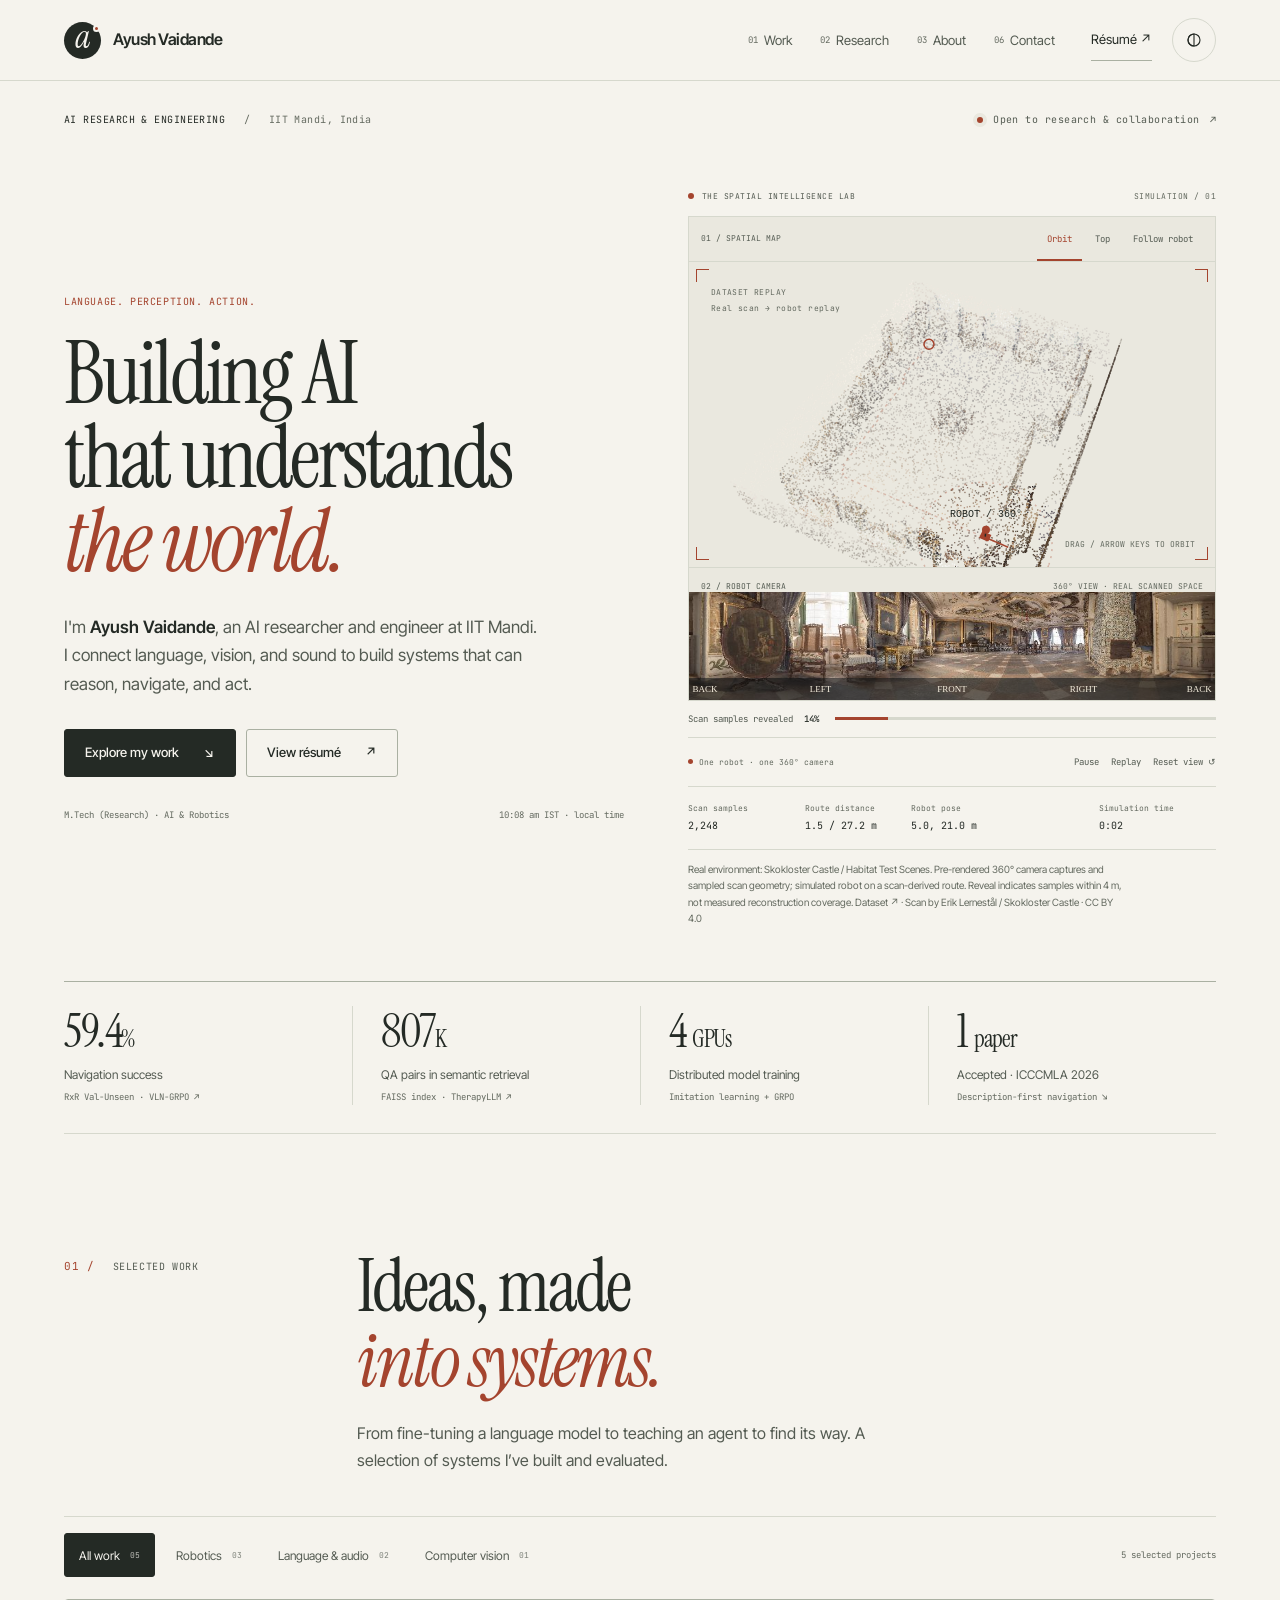
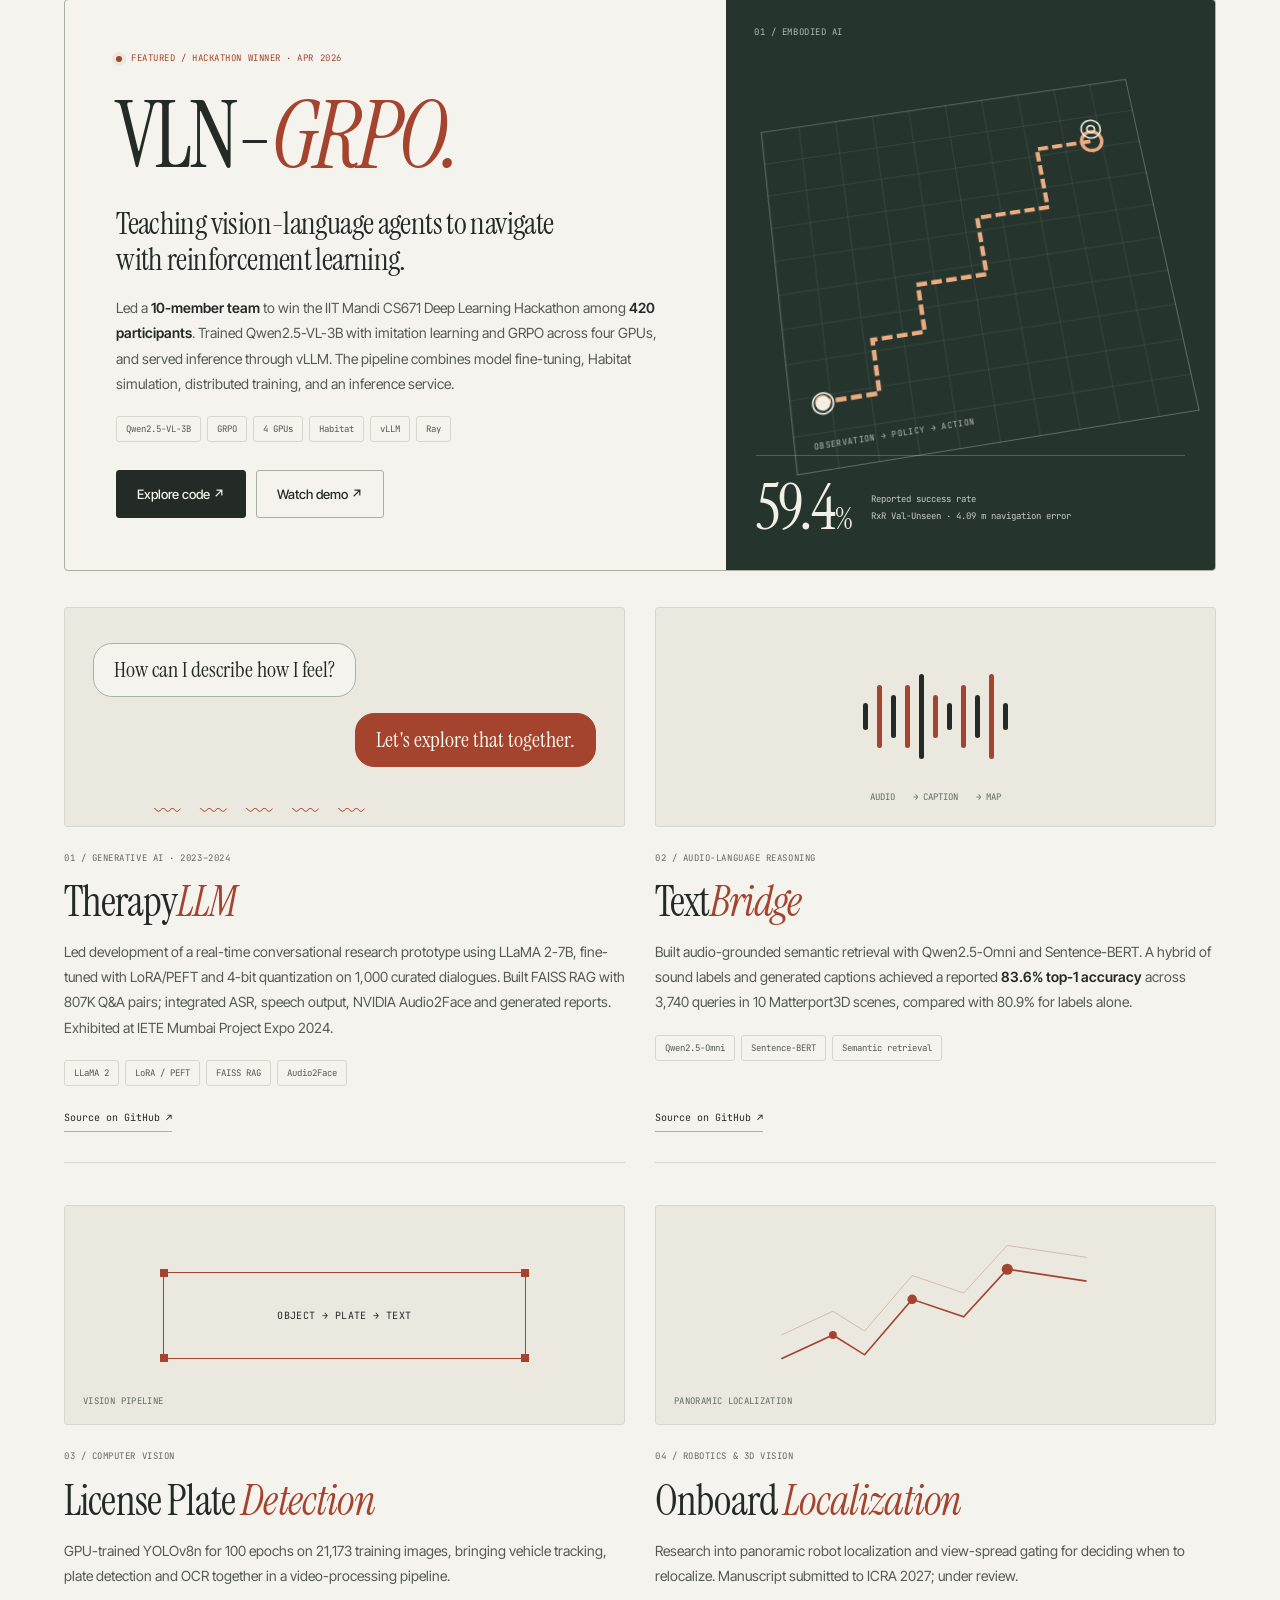
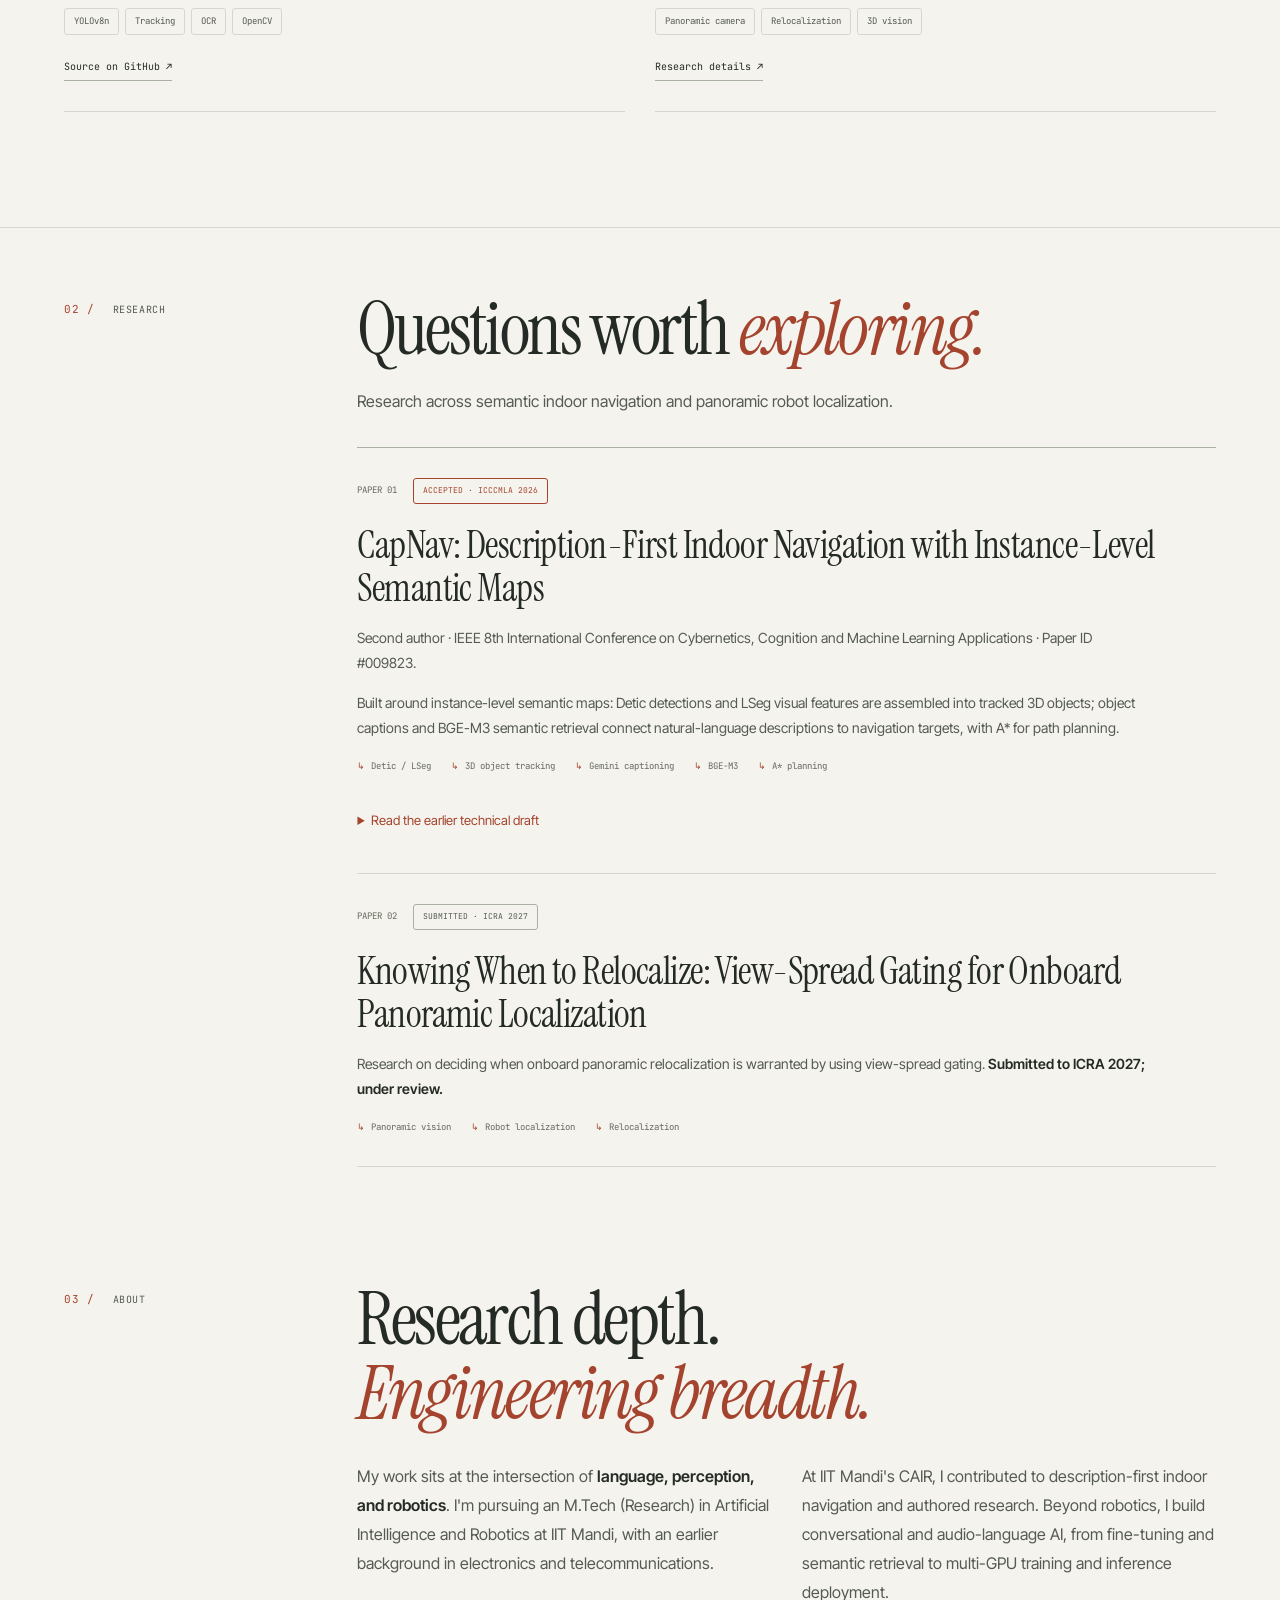
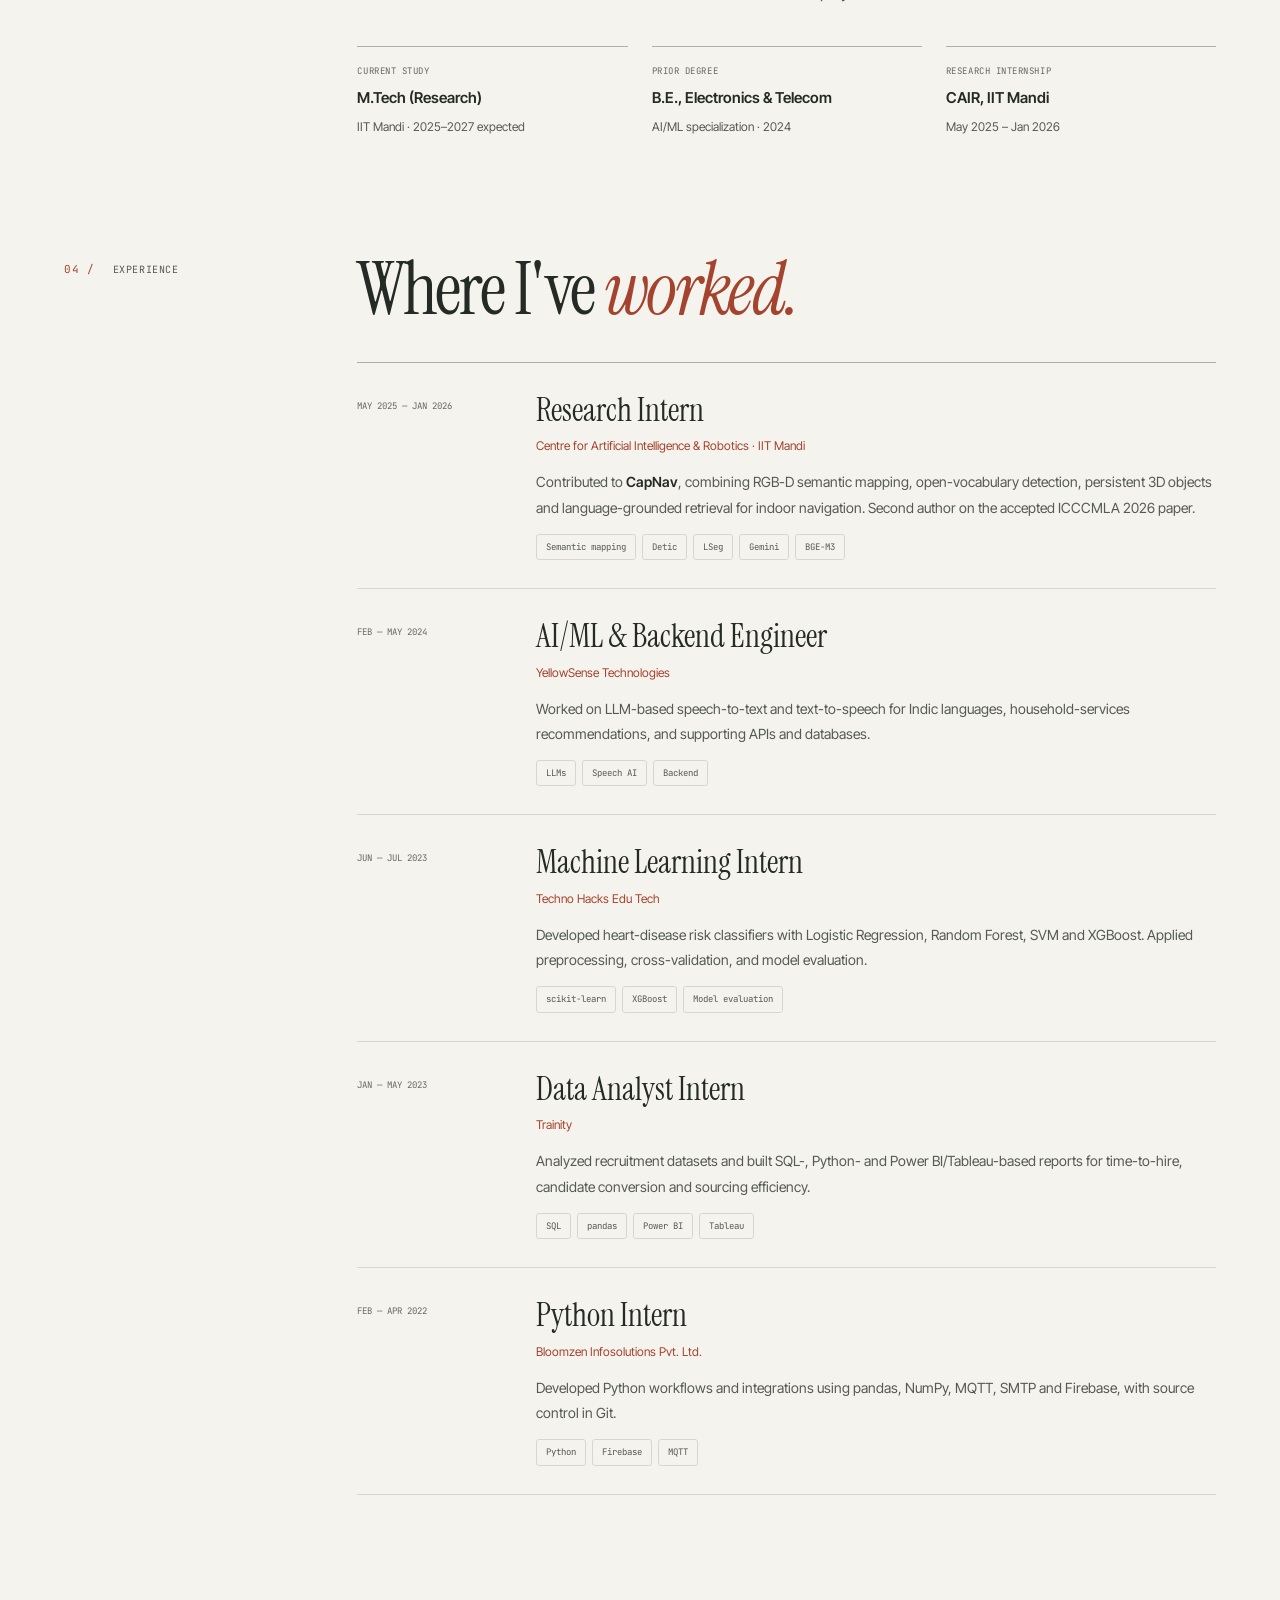
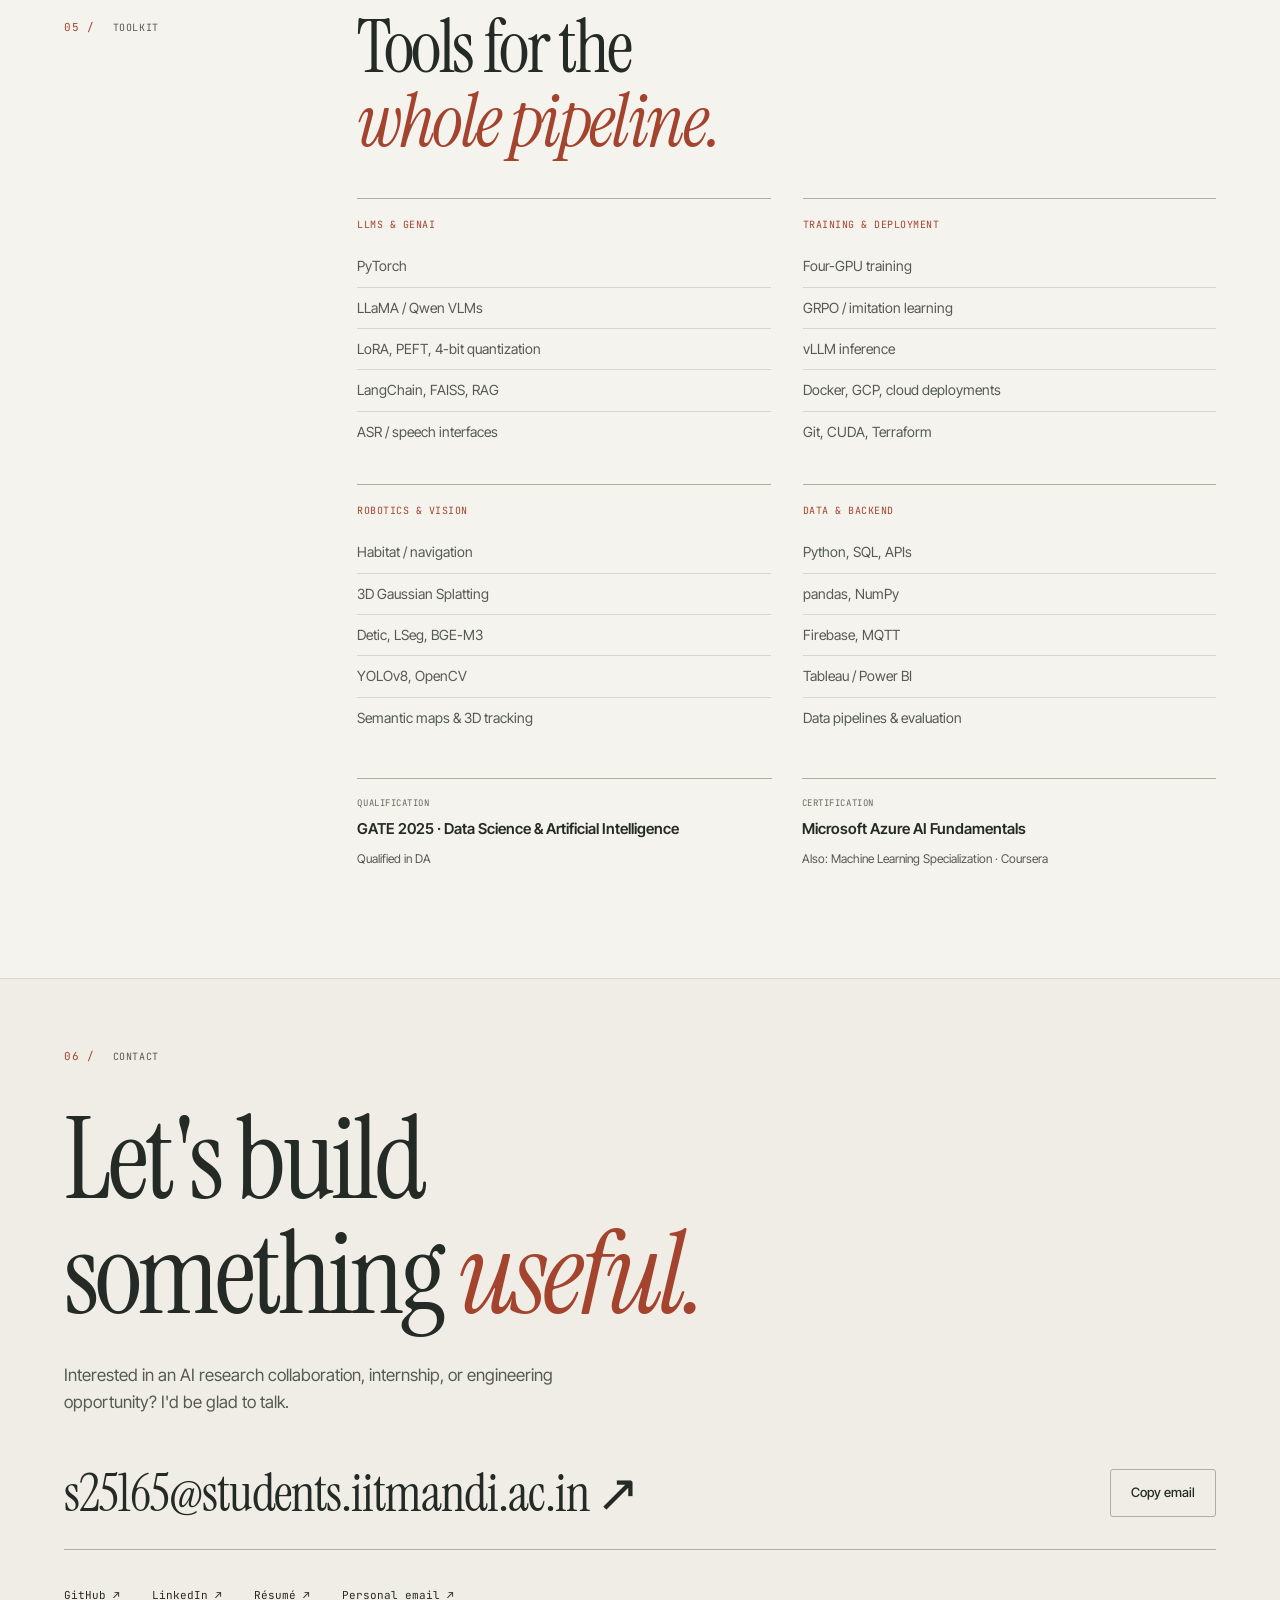
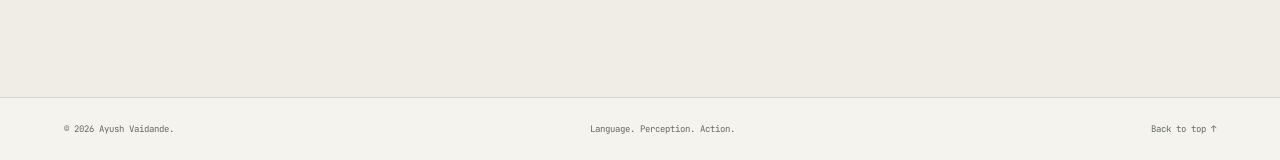
==== commit 83b17dbb: "Replace procedural hero with real Habitat scan and panoramic robot replay" ====
--- a/index.html
+++ b/index.html
@@ -22,9 +22,9 @@
   <link rel="preconnect" href="https://fonts.googleapis.com">
   <link rel="preconnect" href="https://fonts.gstatic.com" crossorigin>
   <link href="https://fonts.googleapis.com/css2?family=Instrument+Serif:ital@0;1&family=Inter+Tight:wght@400;500;600;700&family=JetBrains+Mono:wght@400;500;600&display=swap" rel="stylesheet">
-  <link rel="stylesheet" href="css/style.css?v=20261109-simulation">
-  <script src="js/splatmap.js?v=20261109-simulation" defer></script>
-  <script src="js/main.js?v=20261109-simulation" defer></script>
+  <link rel="stylesheet" href="css/style.css?v=20261109-real-scan">
+  <script src="js/splatmap.js?v=20261109-real-scan" defer></script>
+  <script src="js/main.js?v=20261109-real-scan" defer></script>
   <script>
 
     (() => {try {let theme=localStorage.getItem('theme');if(theme!=='light'&&theme!=='dark')theme=window.matchMedia('(prefers-color-scheme: dark)').matches?'dark':'light';document.documentElement.dataset.theme=theme;}catch(e){document.documentElement.dataset.theme='light';}})();
@@ -69,12 +69,12 @@
           <div class="scene-views" role="group" aria-label="Map viewpoint">
             <span>01 / SPATIAL MAP</span><div><button type="button" data-map-view="orbit" aria-pressed="true">Orbit</button><button type="button" data-map-view="top" aria-pressed="false">Top</button><button type="button" data-map-view="follow" aria-pressed="false">Follow robot</button></div>
           </div>
-          <div class="fig-frame"><canvas id="map-canvas" tabindex="0" role="img" aria-label="Interactive illustration of a robot mapping an indoor environment. Use arrow keys or drag to orbit; Home resets the view." aria-describedby="map-caption"></canvas><span class="corner tl"></span><span class="corner tr"></span><span class="corner bl"></span><span class="corner br"></span><div class="fig-overlay"><span class="fig-tag"><span class="sim-state" id="map-status">Mapping</span><br><span>360° capture → semantic map</span></span><span class="fig-hint">DRAG / ARROW KEYS TO ORBIT</span></div></div>
-          <div class="panorama-panel"><div class="panorama-heading"><span>02 / ROBOT CAMERA</span><span>360° PANORAMA · SIMULATED</span></div><canvas id="camera-canvas" role="img" aria-label="Simulated 360 degree panoramic view from the robot's camera, synchronized with the spatial map above. Object labels show simulated distances."></canvas></div>
-          <div class="mapping-progress"><span>Map coverage <strong id="hud-coverage">—</strong></span><progress id="map-progress" max="100" value="0" aria-label="Mapped portion of the simulated scene"></progress></div>
+          <div class="fig-frame"><canvas id="map-canvas" tabindex="0" role="img" aria-label="Interactive robot replay inside a real scanned indoor environment. Use arrow keys or drag to orbit; Home resets the view." aria-describedby="map-caption"></canvas><span class="corner tl"></span><span class="corner tr"></span><span class="corner bl"></span><span class="corner br"></span><div class="fig-overlay"><span class="fig-tag"><span class="sim-state" id="map-status">Mapping</span><br><span>Real scan → robot replay</span></span><span class="fig-hint">DRAG / ARROW KEYS TO ORBIT</span></div></div>
+          <div class="panorama-panel"><div class="panorama-heading"><span>02 / ROBOT CAMERA</span><span>360° VIEW · REAL SCANNED SPACE</span></div><canvas id="camera-canvas" role="img" aria-label="360 degree panoramic rendering of the real castle scan from the simulated robot camera, synchronized with the map."></canvas></div>
+          <div class="mapping-progress"><span>Scan samples revealed <strong id="hud-coverage">—</strong></span><progress id="map-progress" max="100" value="0" aria-label="Fraction of scan samples within four meters of the robot route"></progress></div>
           <div class="map-toolbar"><span class="map-legend"><i aria-hidden="true"></i> One robot · one 360° camera</span><div class="map-controls" hidden><button id="map-toggle" type="button" aria-pressed="false"><span data-map-label>Pause motion</span></button><button id="map-replay" type="button" aria-label="Restart mapping from the beginning">Replay</button><button id="map-reset" type="button">Reset view <span aria-hidden="true">↺</span></button></div></div>
-          <dl class="readout"><div><dt>Mapped splats</dt><dd id="hud-splats">—</dd></div><div><dt>Objects found</dt><dd id="hud-obs">—</dd></div><div><dt>Robot pose</dt><dd id="hud-pose">—</dd></div><div><dt>Simulation time</dt><dd id="hud-time">—</dd></div></dl>
-          <figcaption id="map-caption">Orbit the map or follow the robot as it builds its surroundings. The panorama shows the same scene from its camera. Procedural simulation; not experimental footage.</figcaption>
+          <dl class="readout"><div><dt>Scan samples</dt><dd id="hud-splats">—</dd></div><div><dt>Route distance</dt><dd id="hud-obs">—</dd></div><div><dt>Robot pose</dt><dd id="hud-pose">—</dd></div><div><dt>Simulation time</dt><dd id="hud-time">—</dd></div></dl>
+          <figcaption id="map-caption">Real environment: Skokloster Castle / Habitat Test Scenes. Pre-rendered 360° camera captures and sampled scan geometry; simulated robot on a scan-derived route. Reveal indicates samples within 4 m, not measured reconstruction coverage. <a href="https://huggingface.co/datasets/ai-habitat/habitat_test_scenes" target="_blank" rel="noopener noreferrer">Dataset ↗</a> · Scan by <a href="https://sketchfab.com/3d-models/the-king-s-hall-d18155613363445b9b68c0c67196d98d" target="_blank" rel="noopener noreferrer">Erik Lernestål / Skokloster Castle</a> · CC BY 4.0</figcaption>
         </figure>
       </div>
       <div class="impact" aria-label="Research and project highlights"><div><strong>59.4<span>%</span></strong><span>Navigation success</span><small>RxR Val-Unseen · <a href="https://github.com/THEIOTGUY/VLN-GRPO" target="_blank" rel="noopener noreferrer">VLN-GRPO ↗</a></small></div><div><strong>807<span>K</span></strong><span>QA pairs in semantic retrieval</span><small>FAISS index · <a href="https://github.com/THEIOTGUY/TherapyLLM" target="_blank" rel="noopener noreferrer">TherapyLLM ↗</a></small></div><div><strong>4 <span>GPUs</span></strong><span>Distributed model training</span><small>Imitation learning + GRPO</small></div><div><strong>1 <span>paper</span></strong><span>Accepted · ICCCMLA 2026</span><small><a href="#research">Description-first navigation ↘</a></small></div></div>
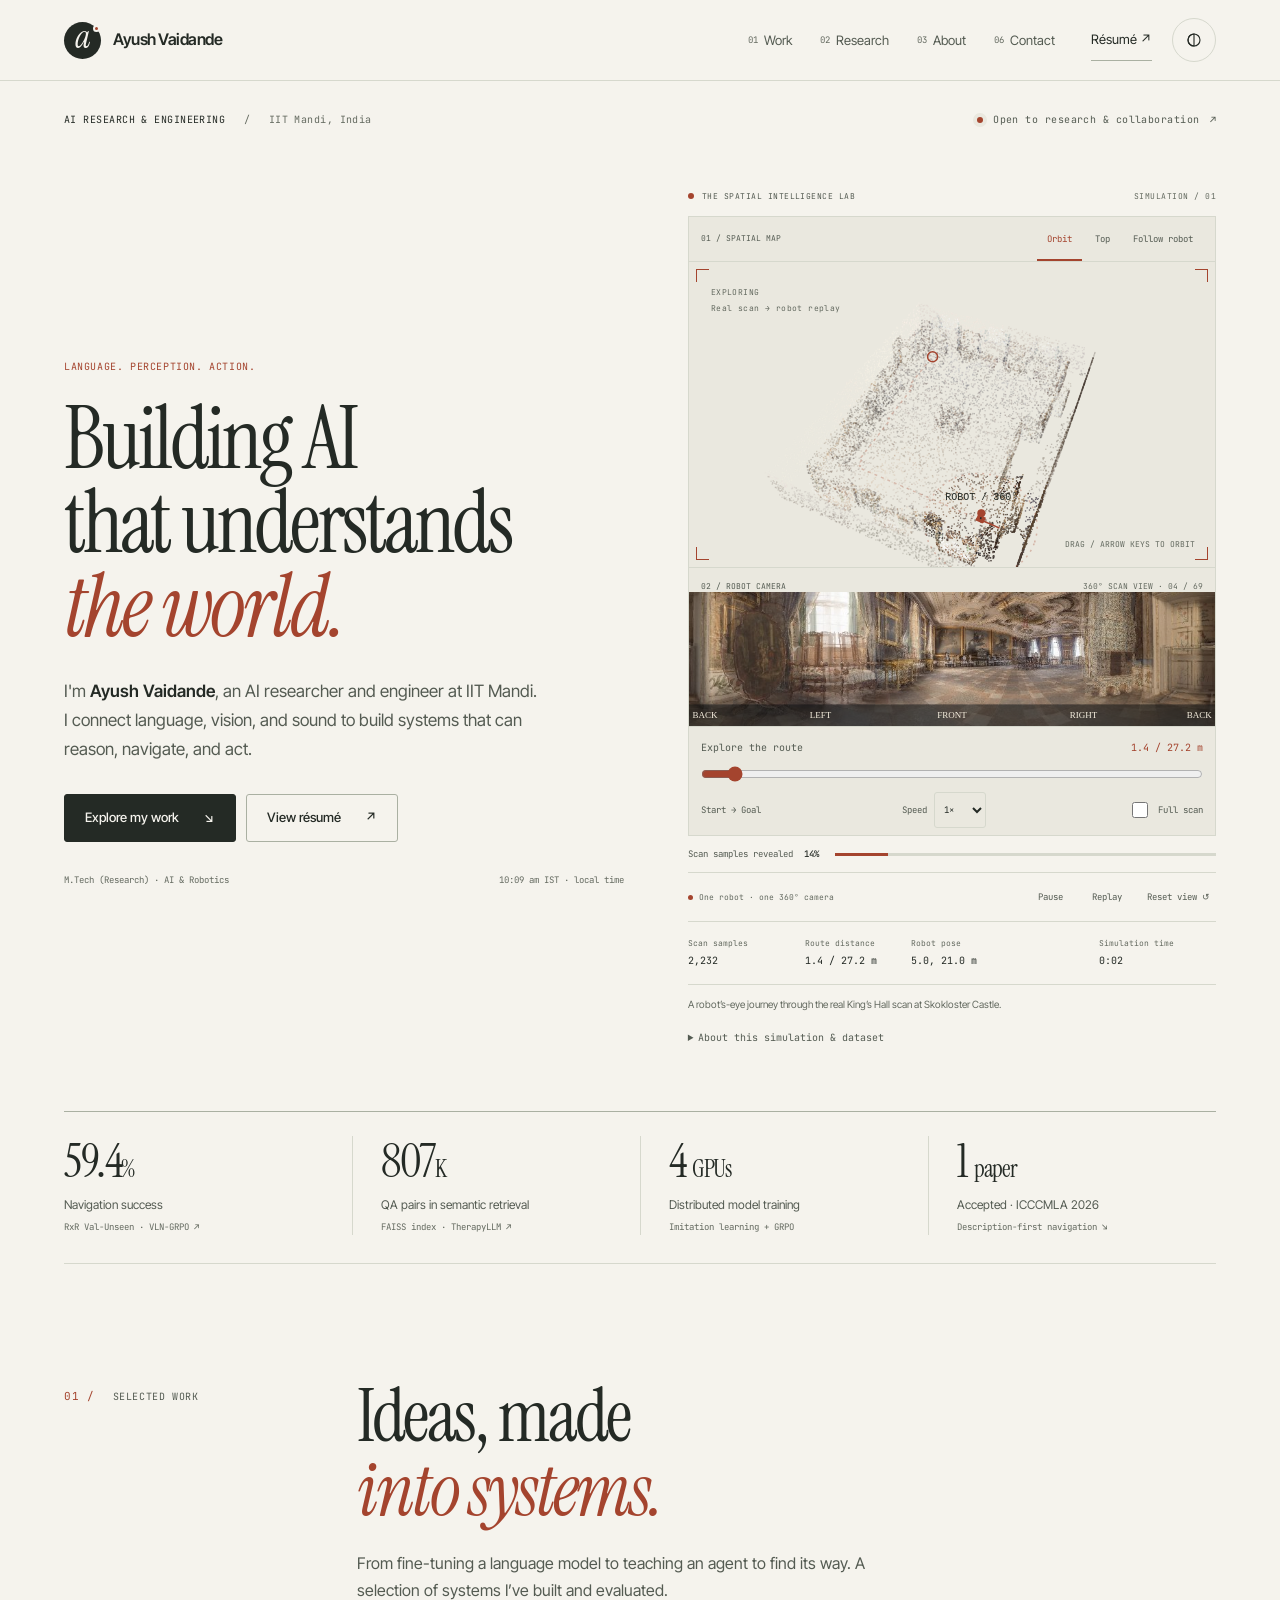
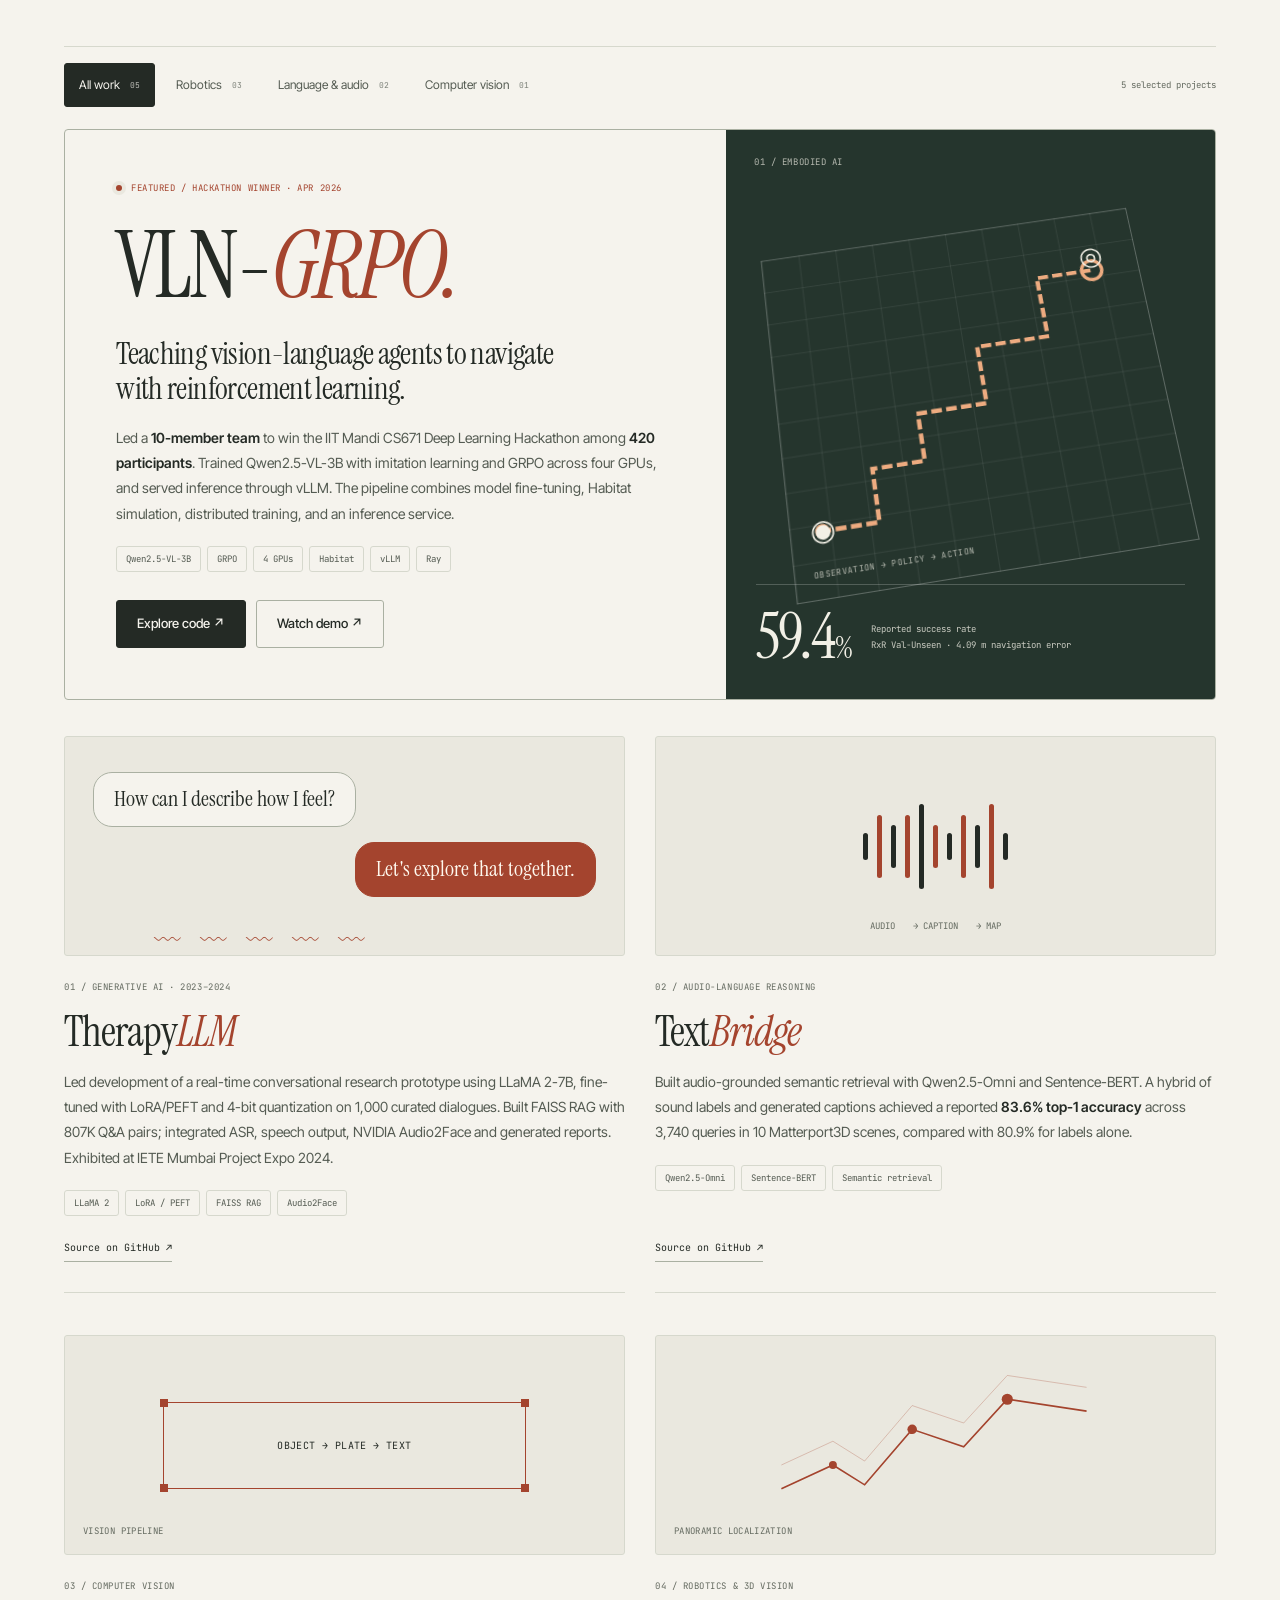
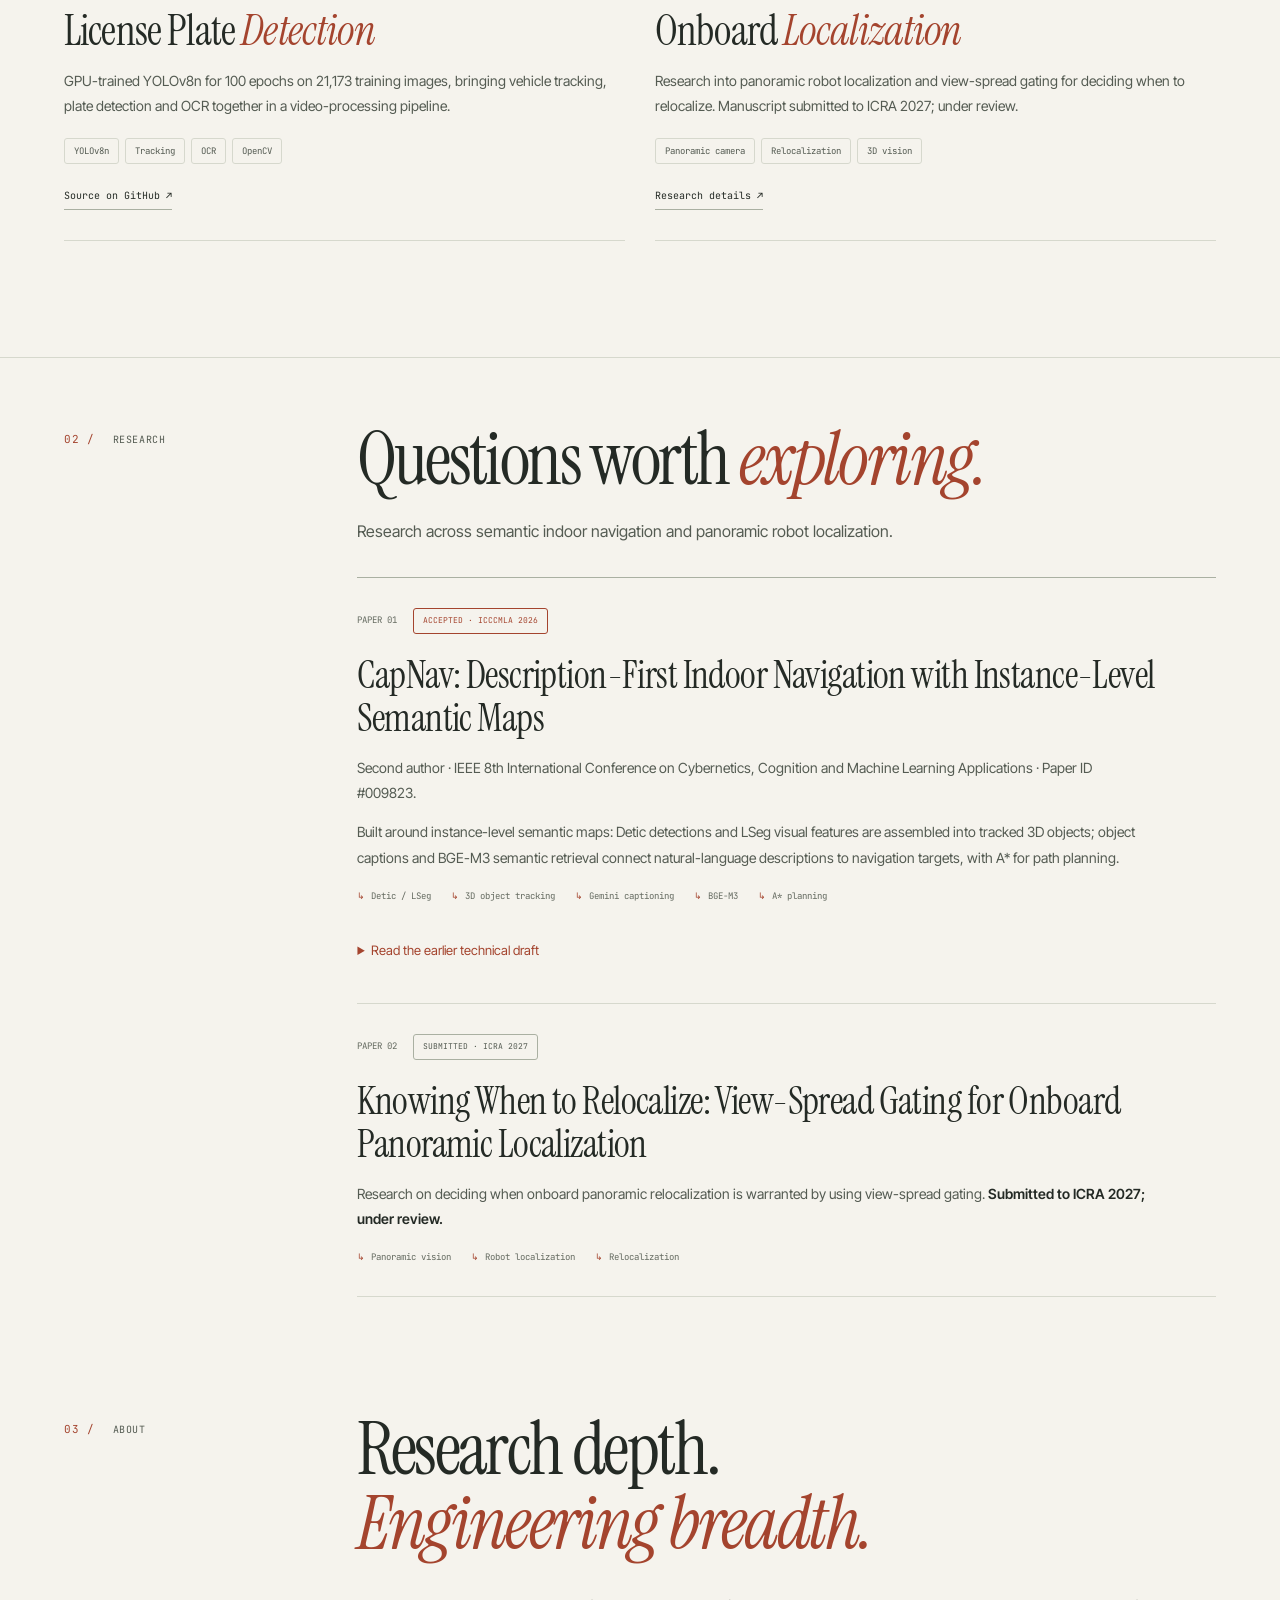
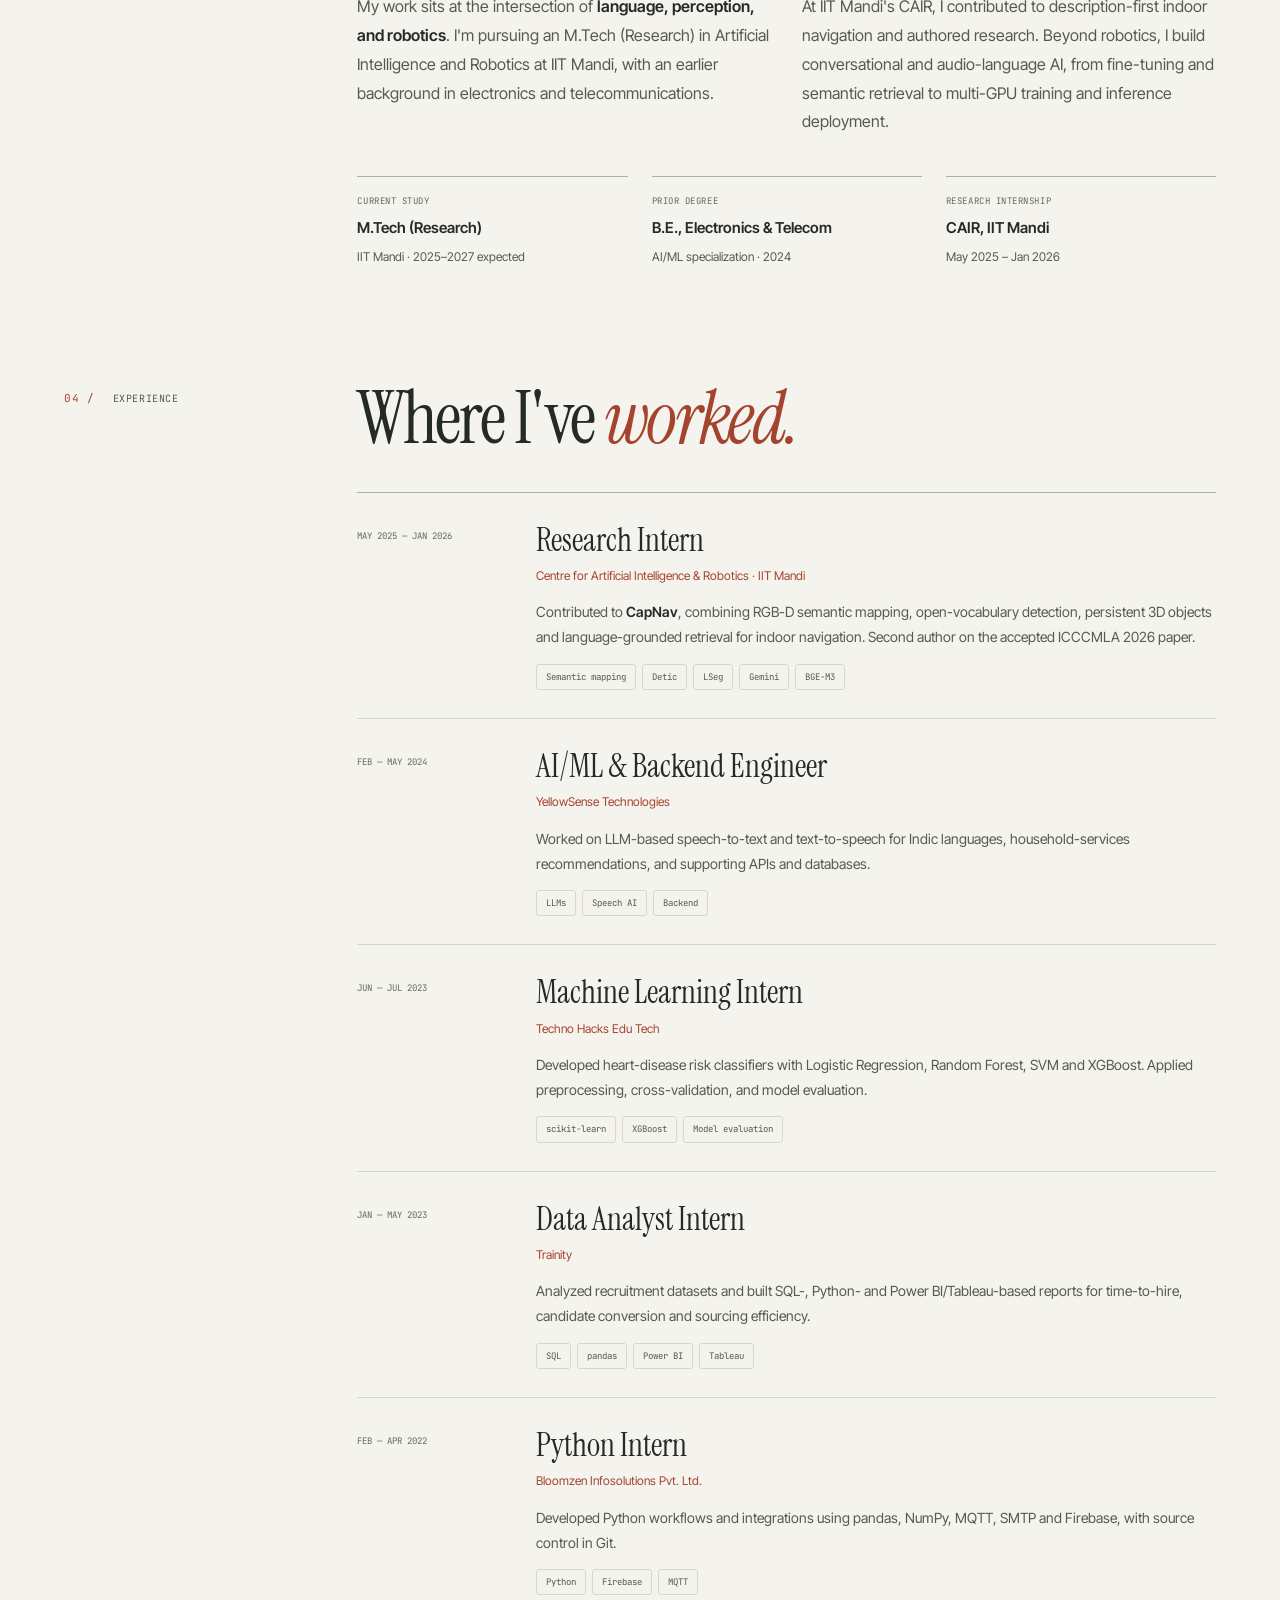
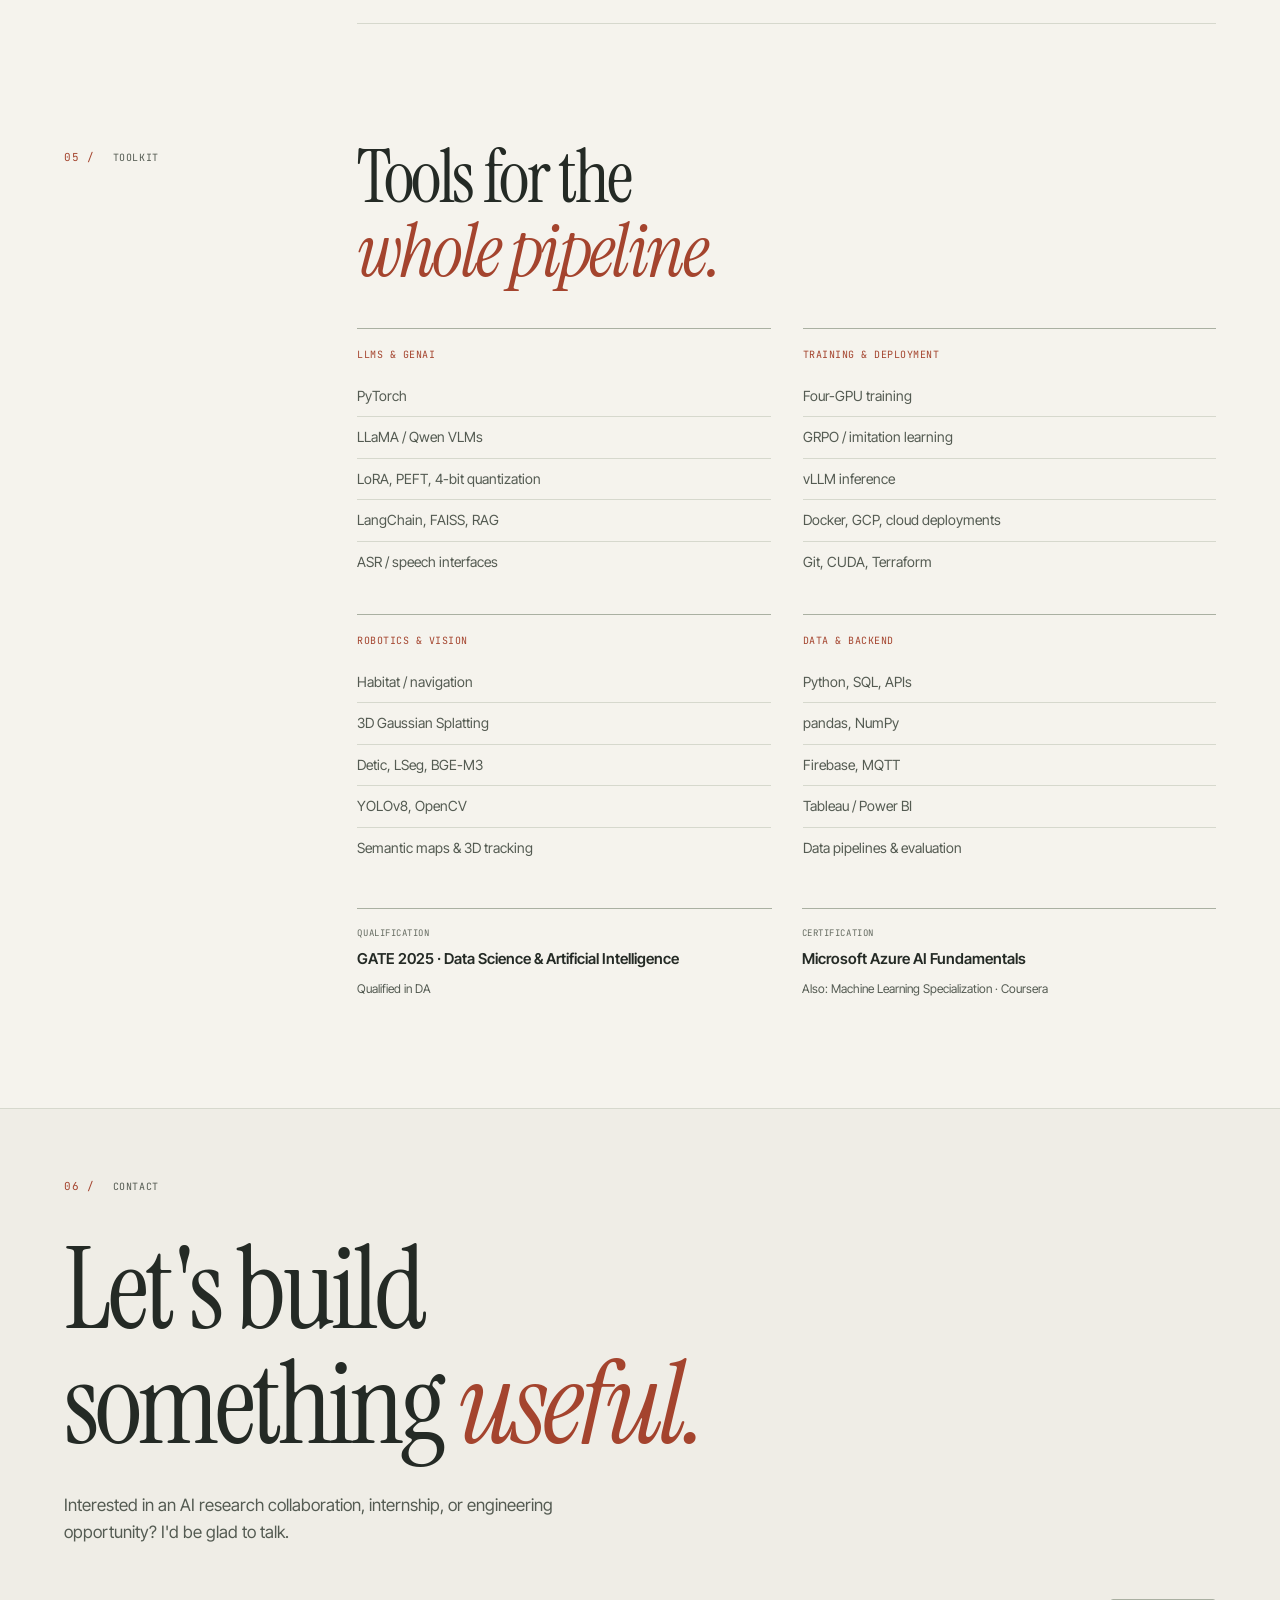
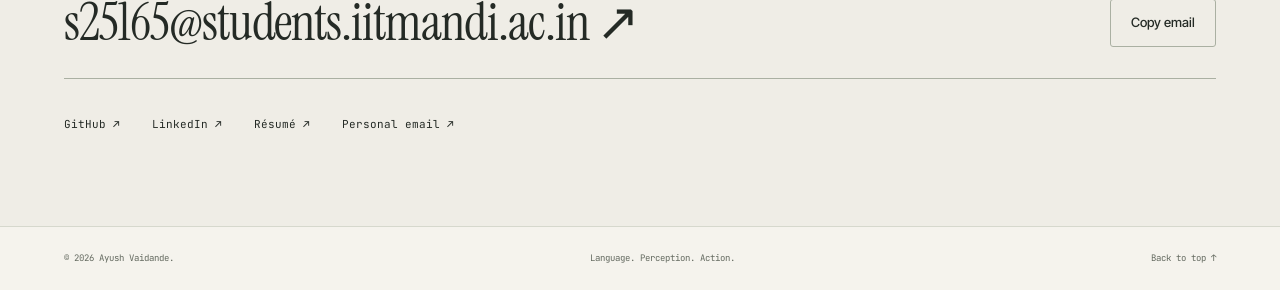
==== commit 495e4dbb: "Improve dataset replay with route seeking, smooth camera transitions and mobile controls" ====
--- a/index.html
+++ b/index.html
@@ -22,9 +22,9 @@
   <link rel="preconnect" href="https://fonts.googleapis.com">
   <link rel="preconnect" href="https://fonts.gstatic.com" crossorigin>
   <link href="https://fonts.googleapis.com/css2?family=Instrument+Serif:ital@0;1&family=Inter+Tight:wght@400;500;600;700&family=JetBrains+Mono:wght@400;500;600&display=swap" rel="stylesheet">
-  <link rel="stylesheet" href="css/style.css?v=20261109-real-scan">
-  <script src="js/splatmap.js?v=20261109-real-scan" defer></script>
-  <script src="js/main.js?v=20261109-real-scan" defer></script>
+  <link rel="stylesheet" href="css/style.css?v=20261110-replay">
+  <script src="js/splatmap.js?v=20261110-replay" defer></script>
+  <script src="js/main.js?v=20261110-replay" defer></script>
   <script>
 
     (() => {try {let theme=localStorage.getItem('theme');if(theme!=='light'&&theme!=='dark')theme=window.matchMedia('(prefers-color-scheme: dark)').matches?'dark':'light';document.documentElement.dataset.theme=theme;}catch(e){document.documentElement.dataset.theme='light';}})();
@@ -70,11 +70,17 @@
             <span>01 / SPATIAL MAP</span><div><button type="button" data-map-view="orbit" aria-pressed="true">Orbit</button><button type="button" data-map-view="top" aria-pressed="false">Top</button><button type="button" data-map-view="follow" aria-pressed="false">Follow robot</button></div>
           </div>
           <div class="fig-frame"><canvas id="map-canvas" tabindex="0" role="img" aria-label="Interactive robot replay inside a real scanned indoor environment. Use arrow keys or drag to orbit; Home resets the view." aria-describedby="map-caption"></canvas><span class="corner tl"></span><span class="corner tr"></span><span class="corner bl"></span><span class="corner br"></span><div class="fig-overlay"><span class="fig-tag"><span class="sim-state" id="map-status">Mapping</span><br><span>Real scan → robot replay</span></span><span class="fig-hint">DRAG / ARROW KEYS TO ORBIT</span></div></div>
-          <div class="panorama-panel"><div class="panorama-heading"><span>02 / ROBOT CAMERA</span><span>360° VIEW · REAL SCANNED SPACE</span></div><canvas id="camera-canvas" role="img" aria-label="360 degree panoramic rendering of the real castle scan from the simulated robot camera, synchronized with the map."></canvas></div>
+          <div class="panorama-panel"><div class="panorama-heading"><span>02 / ROBOT CAMERA</span><span>360° SCAN VIEW <span id="capture-status"></span></span></div><canvas id="camera-canvas" role="img" aria-label="360 degree panoramic rendering of the real castle scan from the simulated robot camera, synchronized with the map."></canvas></div>
+          <div class="replay-controls" hidden>
+            <div class="replay-labels"><label for="route-seek">Explore the route</label><output id="route-position" for="route-seek">0 / 27.2 m</output></div>
+            <input id="route-seek" type="range" min="0" max="1000" value="0" step="1" aria-label="Position along the robot route" aria-valuetext="Start of route">
+            <div class="replay-options"><span id="route-stage">Outbound</span><label for="replay-speed">Speed <select id="replay-speed" aria-label="Playback speed"><option value="0.5">0.5×</option><option value="1" selected>1×</option><option value="2">2×</option></select></label><label class="scan-switch"><input type="checkbox" id="scan-full"> Full scan</label></div>
+          </div>
           <div class="mapping-progress"><span>Scan samples revealed <strong id="hud-coverage">—</strong></span><progress id="map-progress" max="100" value="0" aria-label="Fraction of scan samples within four meters of the robot route"></progress></div>
           <div class="map-toolbar"><span class="map-legend"><i aria-hidden="true"></i> One robot · one 360° camera</span><div class="map-controls" hidden><button id="map-toggle" type="button" aria-pressed="false"><span data-map-label>Pause motion</span></button><button id="map-replay" type="button" aria-label="Restart mapping from the beginning">Replay</button><button id="map-reset" type="button">Reset view <span aria-hidden="true">↺</span></button></div></div>
           <dl class="readout"><div><dt>Scan samples</dt><dd id="hud-splats">—</dd></div><div><dt>Route distance</dt><dd id="hud-obs">—</dd></div><div><dt>Robot pose</dt><dd id="hud-pose">—</dd></div><div><dt>Simulation time</dt><dd id="hud-time">—</dd></div></dl>
-          <figcaption id="map-caption">Real environment: Skokloster Castle / Habitat Test Scenes. Pre-rendered 360° camera captures and sampled scan geometry; simulated robot on a scan-derived route. Reveal indicates samples within 4 m, not measured reconstruction coverage. <a href="https://huggingface.co/datasets/ai-habitat/habitat_test_scenes" target="_blank" rel="noopener noreferrer">Dataset ↗</a> · Scan by <a href="https://sketchfab.com/3d-models/the-king-s-hall-d18155613363445b9b68c0c67196d98d" target="_blank" rel="noopener noreferrer">Erik Lernestål / Skokloster Castle</a> · CC BY 4.0</figcaption>
+          <figcaption id="map-caption">A robot’s-eye journey through the real King’s Hall scan at Skokloster Castle.</figcaption>
+          <details class="scan-about"><summary>About this simulation &amp; dataset</summary><p>Real textured scan; simulated robot and route. Camera views are pre-rendered every 0.4 m. The reveal counts scan samples within 4 m, without occlusion testing; it is not a measured reconstruction score or a live model evaluation.</p><p>Scan by <a href="https://sketchfab.com/3d-models/the-king-s-hall-d18155613363445b9b68c0c67196d98d" target="_blank" rel="noopener noreferrer">Erik Lernestål / Skokloster Castle</a> · CC BY 4.0. Distributed via <a href="https://huggingface.co/datasets/ai-habitat/habitat_test_scenes" target="_blank" rel="noopener noreferrer">Habitat Test Scenes</a>.</p></details>
         </figure>
       </div>
       <div class="impact" aria-label="Research and project highlights"><div><strong>59.4<span>%</span></strong><span>Navigation success</span><small>RxR Val-Unseen · <a href="https://github.com/THEIOTGUY/VLN-GRPO" target="_blank" rel="noopener noreferrer">VLN-GRPO ↗</a></small></div><div><strong>807<span>K</span></strong><span>QA pairs in semantic retrieval</span><small>FAISS index · <a href="https://github.com/THEIOTGUY/TherapyLLM" target="_blank" rel="noopener noreferrer">TherapyLLM ↗</a></small></div><div><strong>4 <span>GPUs</span></strong><span>Distributed model training</span><small>Imitation learning + GRPO</small></div><div><strong>1 <span>paper</span></strong><span>Accepted · ICCCMLA 2026</span><small><a href="#research">Description-first navigation ↘</a></small></div></div>
--- a/css/style.css
+++ b/css/style.css
@@ -337,3 +337,31 @@
   :root { --bg: #fff; --ink: #111; --ink-2: #333; --ink-3: #555; --gutter: 0px; }
   body { font-size: 11pt; }.hero-grid, .grid, .feature-project { display: block; }.hero-title { font-size: 40pt; }.section { padding-top: 30px; }.section-title { font-size: 28pt; }.contact { margin-top: 30px; padding: 30px 0; }.contact-title { font-size: 32pt; }.project-info, .research-paper, .job { break-inside: avoid; }.impact strong { font-size: 28pt; }a[href^='http'] { text-decoration: underline; }
 }
+
+/* Dataset playback: touch-friendly route inspection within the original figure. */
+.replay-controls { padding: 13px 12px 7px; background: var(--bg-elev); border: 1px solid var(--rule); border-top: 0; }
+.replay-labels, .replay-options { display: flex; align-items: center; justify-content: space-between; gap: 10px; font: 10px/1.6 var(--mono); color: var(--ink-2); }
+.replay-labels output { color: var(--accent); white-space: nowrap; }
+#route-seek { display: block; width: 100%; margin: 0; min-height: 36px; cursor: ew-resize; accent-color: var(--accent); }
+.replay-options { font-size: 9px; flex-wrap: wrap; }
+.replay-options label { display: inline-flex; align-items: center; gap: 7px; min-height: 36px; }
+.replay-options select { color: var(--ink); background: var(--bg-elev); border: 1px solid var(--rule); border-radius: 3px; padding: 5px; min-height: 36px; font: inherit; }
+.scan-switch input { width: 16px; height: 16px; accent-color: var(--accent); }
+.scan-about { margin-top: 8px; color: var(--ink-2); font-size: 11px; line-height: 1.7; }
+.scan-about summary { cursor: pointer; min-height: 36px; padding-block: 8px; font-family: var(--mono); font-size: 10px; }
+.scan-about p { margin: 8px 0; max-width: 58ch; }
+.scan-about a { text-decoration: underline; text-underline-offset: 3px; }
+.hero-figure .map-controls button { padding-inline: 6px; min-width: 44px; }
+.scene-views button:disabled { opacity: .45; cursor: wait; }
+#camera-canvas { height: clamp(118px, 10.5vw, 150px); }
+@media (max-width: 680px) {
+  .hero-figure .fig-frame { height: 300px; }
+  .hero-figure .map-toolbar { flex-wrap: wrap; padding-block: 6px; }
+  .hero-figure .map-legend { font-size: 9px; }
+  .hero-figure .map-controls { gap: 4px; }
+  .hero-figure .readout { grid-template-columns: 1fr 1fr; gap: 14px; }
+  .hero-figure .readout dt { font-size: 9px; }
+  .hero-figure .readout dd { font-size: 12px; }
+  .mapping-progress { font-size: 10px; }
+  .panorama-heading { flex-wrap: wrap; font-size: 8px; }
+}
